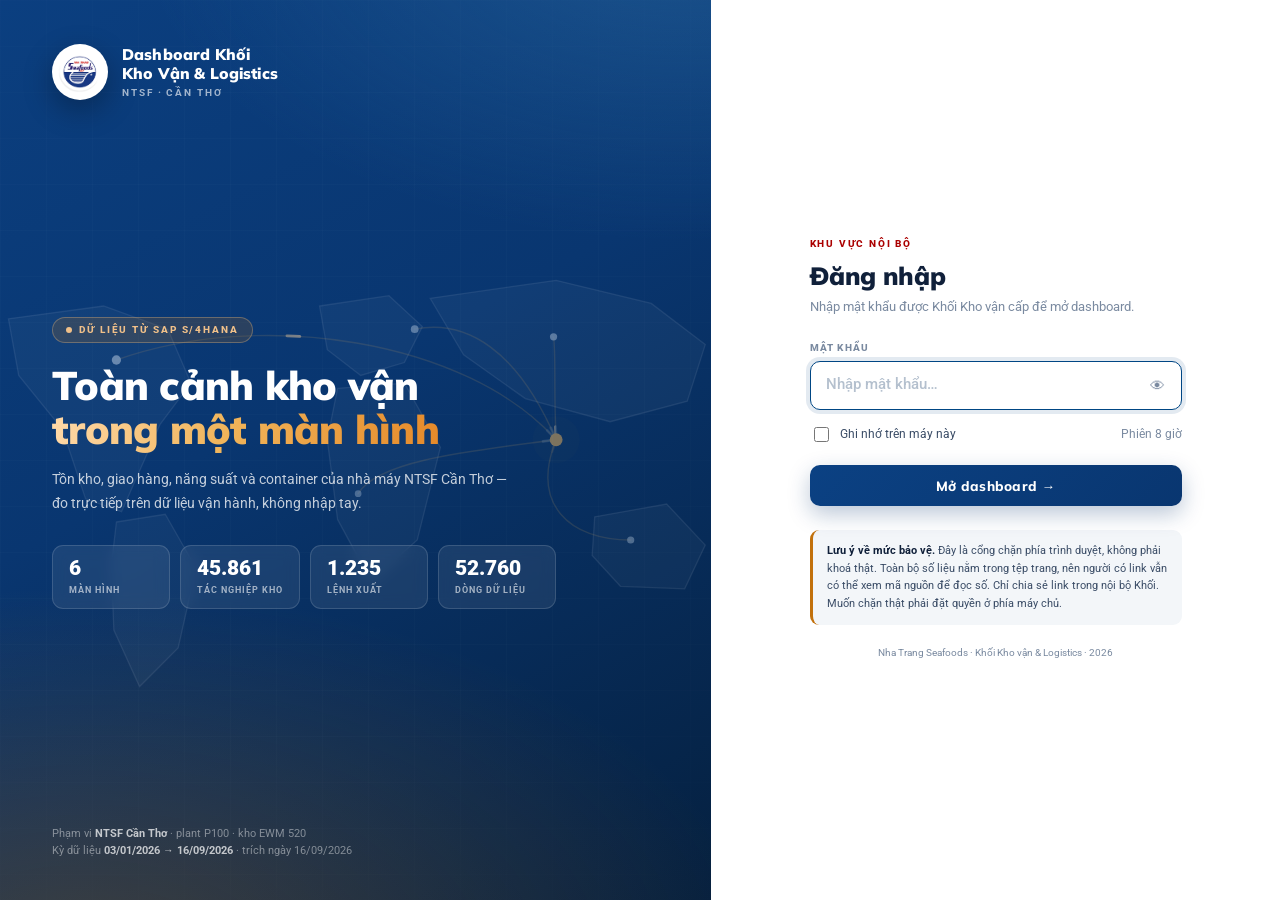
==== index.html @ 48fdb25f "Dashboard Kho van & Logistics NTSF - 6 man hinh, du lieu SAP S/4HANA" ====
<!doctype html>
<html lang="vi">
<head>
<meta charset="utf-8">
<meta name="viewport" content="width=device-width, initial-scale=1, viewport-fit=cover">
<script data-src="auth.js">
/* ═══════════════════════════════════════════════════════
   Dashboard Khối Kho Vận & Logistics — cổng đăng nhập
   ───────────────────────────────────────────────────────
   LƯU Ý QUAN TRỌNG VỀ MỨC BẢO VỆ:
   Đây là CỔNG CHẶN phía trình duyệt, KHÔNG PHẢI KHOÁ THẬT.
   Toàn bộ số liệu nằm ngay trong tệp HTML. Người có link
   vẫn có thể xem mã nguồn trang để đọc số mà không cần
   đăng nhập. Muốn bảo vệ thật thì phải chặn ở phía máy chủ
   (SharePoint, IIS, Nginx...) hoặc mã hoá nội dung trang.
   Mật khẩu ở đây lưu dạng BĂM (SHA-256, 5.000 vòng, có muối)
   nên không đọc ngược ra được, nhưng cổng vẫn vượt qua được.

   ĐỔI MẬT KHẨU: xem hướng dẫn trong tệp DOI-MAT-KHAU.md
   ═══════════════════════════════════════════════════════ */
(function (root) {
  'use strict';

  /* ── Cấu hình ─────────────────────────────────────── */
  var SALT   = 'NTSF-KVL-2026::';
  var ROUNDS = 5000;
  var HASH   = 'af64b8c47783a4b4afd4b6db3922e9144b041d3426dc27fad94410a9715a2b6f';
  var KEY    = 'ntsf_kvl_session';
  var TTL_H  = 8;      // phiên hết hạn sau 8 giờ
  var LOGIN  = 'login.html';

  /* ── SHA-256 thuần JavaScript ─────────────────────────
     Không dùng crypto.subtle vì hàm đó không chạy khi mở
     trang bằng file:// (nháy đúp tệp trên ổ đĩa).        */
  var K = [
    0x428a2f98,0x71374491,0xb5c0fbcf,0xe9b5dba5,0x3956c25b,0x59f111f1,0x923f82a4,0xab1c5ed5,
    0xd807aa98,0x12835b01,0x243185be,0x550c7dc3,0x72be5d74,0x80deb1fe,0x9bdc06a7,0xc19bf174,
    0xe49b69c1,0xefbe4786,0x0fc19dc6,0x240ca1cc,0x2de92c6f,0x4a7484aa,0x5cb0a9dc,0x76f988da,
    0x983e5152,0xa831c66d,0xb00327c8,0xbf597fc7,0xc6e00bf3,0xd5a79147,0x06ca6351,0x14292967,
    0x27b70a85,0x2e1b2138,0x4d2c6dfc,0x53380d13,0x650a7354,0x766a0abb,0x81c2c92e,0x92722c85,
    0xa2bfe8a1,0xa81a664b,0xc24b8b70,0xc76c51a3,0xd192e819,0xd6990624,0xf40e3585,0x106aa070,
    0x19a4c116,0x1e376c08,0x2748774c,0x34b0bcb5,0x391c0cb3,0x4ed8aa4a,0x5b9cca4f,0x682e6ff3,
    0x748f82ee,0x78a5636f,0x84c87814,0x8cc70208,0x90befffa,0xa4506ceb,0xbef9a3f7,0xc67178f2
  ];

  function rotr(x, n) { return (x >>> n) | (x << (32 - n)); }

  function toUtf8(s) {
    var out = '', i, c;
    for (i = 0; i < s.length; i++) {
      c = s.charCodeAt(i);
      if (c < 0x80) out += String.fromCharCode(c);
      else if (c < 0x800) out += String.fromCharCode(0xC0 | (c >> 6), 0x80 | (c & 63));
      else out += String.fromCharCode(0xE0 | (c >> 12), 0x80 | ((c >> 6) & 63), 0x80 | (c & 63));
    }
    return out;
  }

  function sha256(msg) {
    var m = toUtf8(msg), bits = m.length * 8, i, j;
    m += '\x80';
    while (m.length % 64 !== 56) m += '\x00';

    var nw = m.length / 4, words = new Array(nw + 2);
    for (i = 0; i < nw; i++) words[i] = 0;
    for (i = 0; i < m.length; i++) words[i >> 2] |= m.charCodeAt(i) << (24 - (i % 4) * 8);
    words[nw]     = Math.floor(bits / 4294967296);
    words[nw + 1] = bits >>> 0;

    var H = [0x6a09e667,0xbb67ae85,0x3c6ef372,0xa54ff53a,0x510e527f,0x9b05688c,0x1f83d9ab,0x5be0cd19];
    var w = new Array(64), a, b, c, d, e, f, g, h, s0, s1, ch, mj, t1, t2;

    for (j = 0; j < words.length; j += 16) {
      for (i = 0; i < 16; i++) w[i] = words[j + i] | 0;
      for (i = 16; i < 64; i++) {
        s0 = rotr(w[i-15], 7) ^ rotr(w[i-15], 18) ^ (w[i-15] >>> 3);
        s1 = rotr(w[i-2], 17) ^ rotr(w[i-2], 19) ^ (w[i-2] >>> 10);
        w[i] = (w[i-16] + s0 + w[i-7] + s1) | 0;
      }
      a = H[0]; b = H[1]; c = H[2]; d = H[3]; e = H[4]; f = H[5]; g = H[6]; h = H[7];
      for (i = 0; i < 64; i++) {
        s1 = rotr(e, 6) ^ rotr(e, 11) ^ rotr(e, 25);
        ch = (e & f) ^ (~e & g);
        t1 = (h + s1 + ch + K[i] + w[i]) | 0;
        s0 = rotr(a, 2) ^ rotr(a, 13) ^ rotr(a, 22);
        mj = (a & b) ^ (a & c) ^ (b & c);
        t2 = (s0 + mj) | 0;
        h = g; g = f; f = e; e = (d + t1) | 0; d = c; c = b; b = a; a = (t1 + t2) | 0;
      }
      H[0] = (H[0]+a)|0; H[1] = (H[1]+b)|0; H[2] = (H[2]+c)|0; H[3] = (H[3]+d)|0;
      H[4] = (H[4]+e)|0; H[5] = (H[5]+f)|0; H[6] = (H[6]+g)|0; H[7] = (H[7]+h)|0;
    }
    var out = '';
    for (i = 0; i < 8; i++) out += ('00000000' + (H[i] >>> 0).toString(16)).slice(-8);
    return out;
  }

  function derive(pw) {
    var x = sha256(SALT + pw);
    for (var i = 1; i < ROUNDS; i++) x = sha256(x);
    return x;
  }

  /* ── Lưu phiên ────────────────────────────────────── */
  function store(remember) {
    return remember ? root.localStorage : root.sessionStorage;
  }

  function read() {
    var raw = null;
    try { raw = root.sessionStorage.getItem(KEY) || root.localStorage.getItem(KEY); } catch (e) { return null; }
    if (!raw) return null;
    try { return JSON.parse(raw); } catch (e) { return null; }
  }

  function valid() {
    var s = read();
    return !!(s && s.v === HASH && s.e > Date.now());
  }

  function grant(remember) {
    var payload = JSON.stringify({ v: HASH, e: Date.now() + TTL_H * 3600 * 1000 });
    try { store(remember).setItem(KEY, payload); } catch (e) { return false; }
    return true;
  }

  function clear() {
    try { root.sessionStorage.removeItem(KEY); root.localStorage.removeItem(KEY); } catch (e) {}
  }

  /* ── API ──────────────────────────────────────────── */
  root.NTSF_AUTH = {
    /* Kiểm tra mật khẩu. Trả về true/false. */
    check: function (pw) { return derive(String(pw || '')) === HASH; },

    /* Ghi nhận phiên đăng nhập. */
    grant: grant,

    /* Còn phiên hợp lệ hay không. */
    valid: valid,

    /* Số giờ còn lại của phiên. */
    ttl: function () {
      var s = read();
      return s && s.e > Date.now() ? (s.e - Date.now()) / 3600000 : 0;
    },

    /* Đặt ở <head> mỗi trang: chưa đăng nhập thì đá về trang đăng nhập. */
    guard: function () {
      if (valid()) return true;
      var here = root.location.pathname.split('/').pop() || 'index.html';
      root.location.replace(LOGIN + '?next=' + encodeURIComponent(here));
      return false;
    },

    /* Thoát và quay về trang đăng nhập. */
    logout: function () {
      clear();
      root.location.replace(LOGIN);
    },

    /* Dùng khi cần tính lại mã băm cho mật khẩu mới. */
    derive: derive
  };
})(window);

</script>
<script>NTSF_AUTH.guard();</script>
<title>Kho vận NTSF</title>
<link rel="preconnect" href="https://fonts.googleapis.com">
<link rel="preconnect" href="https://fonts.gstatic.com" crossorigin>
<link rel="stylesheet" href="https://fonts.googleapis.com/css2?family=Mulish:wght@400;600;700;800;900&family=Roboto:wght@400;500;700&display=swap">
<style data-src="styles.css">
:root{
  /* ——— Nhận diện Nha Trang Seafoods ——— */
  --navy:#093670; --navy-2:#0c4386; --blue:#004684;
  --c1:#004684; --c2:#2E6FA6; --c3:#7FA8C8; --c4:#0B2B4A; --c5:#C2710C;
  --amber:#C2710C; --amber-soft:#E9A13B; --amber-bg:#FDF6EC; --amber-line:#E8CFA6;
  --brand-red:#AB0101;
  /* ——— Trạng thái ——— */
  --good:#1F7A45; --bad:#B42318; --warn:#B7791F;
  --good-bg:#EDF7F1; --bad-bg:#FDF1F0; --warn-bg:#FDF7EA;
  /* ——— Trung tính lệch xanh ——— */
  --ink:#10203A; --ink-2:#41506B; --ink-3:#78879E;
  --line:#DCE3EB; --line-soft:#EAEFF4;
  --bg:#F3F6F9; --surface:#FFFFFF; --surface-soft:#FAFCFD; --surface-tint:#EFF4F8;
  --on-navy:#C6D4E4; --on-navy-2:#94A9C2;
  /* ——— Hình khối ——— */
  --r-card:12px; --r-panel:8px; --r-kpi:7px; --r-ctl:6px; --r-pill:999px;
  --sh-card:0 2px 8px rgba(9,54,112,.07);
  --sh-kpi:0 1px 4px rgba(9,54,112,.06);
  --sh-float:0 24px 70px rgba(9,26,50,.32);
  --sidebar-w:256px;
}
@media (prefers-color-scheme:dark){ :root:not([data-theme="light"]){
  --navy:#07264F; --navy-2:#0a3163; --blue:#4E96D0;
  --c1:#4E96D0; --c2:#7FB3DC; --c3:#A9CBE8; --c4:#2E6FA6; --c5:#E9A13B;
  --amber:#E9A13B; --amber-bg:#2A2113; --amber-line:#5C4A26;
  --brand-red:#E06060;
  --good:#4FBE83; --bad:#F0736A; --warn:#E0B255;
  --good-bg:#12291D; --bad-bg:#2E1613; --warn-bg:#2A2313;
  --ink:#E8EEF6; --ink-2:#AFC0D4; --ink-3:#7F92A8;
  --line:#22354E; --line-soft:#1B2B40;
  --bg:#0B1522; --surface:#121E2E; --surface-soft:#162335; --surface-tint:#1A2839;
  --on-navy:#B9CBE0; --on-navy-2:#8AA1BC;
  --sh-card:0 2px 8px rgba(0,0,0,.4);
  --sh-kpi:0 1px 4px rgba(0,0,0,.3);
}}
:root[data-theme="dark"]{
  --navy:#07264F; --navy-2:#0a3163; --blue:#4E96D0;
  --c1:#4E96D0; --c2:#7FB3DC; --c3:#A9CBE8; --c4:#2E6FA6; --c5:#E9A13B;
  --amber:#E9A13B; --amber-bg:#2A2113; --amber-line:#5C4A26;
  --brand-red:#E06060;
  --good:#4FBE83; --bad:#F0736A; --warn:#E0B255;
  --good-bg:#12291D; --bad-bg:#2E1613; --warn-bg:#2A2313;
  --ink:#E8EEF6; --ink-2:#AFC0D4; --ink-3:#7F92A8;
  --line:#22354E; --line-soft:#1B2B40;
  --bg:#0B1522; --surface:#121E2E; --surface-soft:#162335; --surface-tint:#1A2839;
  --on-navy:#B9CBE0; --on-navy-2:#8AA1BC;
  --sh-card:0 2px 8px rgba(0,0,0,.4);
  --sh-kpi:0 1px 4px rgba(0,0,0,.3);
}

*{box-sizing:border-box}
html,body{margin:0;padding:0}
body{
  background:var(--bg); color:var(--ink);
  font-family:Mulish,"Segoe UI",system-ui,-apple-system,Arial,sans-serif;
  font-size:14px; line-height:1.45; -webkit-font-smoothing:antialiased;
}
.num{font-family:Roboto,Mulish,system-ui,sans-serif; font-variant-numeric:tabular-nums}

/* ═══ KHUNG ═══ */
.shell{display:flex; min-height:100vh}

/* ═══ SIDEBAR ═══ */
.side{
  width:var(--sidebar-w); flex:0 0 var(--sidebar-w); background:var(--navy);
  display:flex; flex-direction:column; position:sticky; top:0; height:100vh; overflow-y:auto;
}
.side-top{display:flex; gap:12px; align-items:center; padding:20px 16px 18px; border-bottom:1px solid rgba(255,255,255,.09)}
.side-badge{
  width:58px; height:58px; flex:0 0 58px; border-radius:var(--r-pill); background:#fff;
  display:flex; align-items:center; justify-content:center; overflow:hidden;
  box-shadow:0 2px 8px rgba(0,0,0,.25); padding:4px;
}
.side-badge img{
  display:block; width:100%; height:100%;
  max-width:100%; max-height:100%; object-fit:contain;
}
.side-name{font-size:13px; font-weight:800; color:#fff; line-height:1.3; letter-spacing:-.005em}
.side-sub{font-size:9px; font-weight:700; color:var(--on-navy); letter-spacing:.07em; margin-top:4px}
.nav{padding:10px 10px 16px; flex:1}
.nav-label{font-size:8px; font-weight:800; letter-spacing:.15em; text-transform:uppercase; color:var(--amber-soft); padding:20px 9px 9px}
.nav-label + .nav-label, .nav-label.dim{color:var(--on-navy-2)}
.nav-item{ text-decoration:none;
  display:flex; align-items:center; gap:11px; padding:11px 11px; border-radius:var(--r-ctl);
  color:var(--on-navy); font-size:12px; font-weight:600; cursor:pointer; border:0;
  background:transparent; width:100%; text-align:left; font-family:inherit;
  border-left:3px solid transparent; margin-bottom:5px; line-height:1.3;
}
.nav-item:hover{background:rgba(255,255,255,.07); color:#fff}
.nav-item[aria-current="page"]{background:rgba(255,255,255,.13); color:#fff; border-left-color:var(--brand-red)}
.nav-item:focus-visible{outline:2px solid var(--amber-soft); outline-offset:1px}
.nav-ico{width:14px; text-align:center; opacity:.85; flex:0 0 14px}
.nav-item .soon{margin-left:auto; font-size:8px; font-weight:700; color:var(--on-navy-2); letter-spacing:.04em}
.side-foot{padding:16px 16px 20px; border-top:1px solid rgba(255,255,255,.09)}
.side-foot h4{margin:0 0 9px; font-size:9px; font-weight:800; letter-spacing:.13em; color:var(--amber-soft); text-transform:uppercase}
.side-foot p{margin:0 0 6px; font-size:9.5px; color:var(--on-navy-2); line-height:1.6}
.side-foot p:last-child{margin-bottom:0}

/* ═══ MAIN ═══ */
.main{flex:1; min-width:0; display:flex; flex-direction:column}
.topbar{
  position:sticky; top:env(safe-area-inset-top,0px); z-index:30;
  background:var(--surface); border-bottom:1px solid var(--line);
  display:flex; align-items:center; gap:14px; padding:10px 20px; flex-wrap:wrap;
}
.eyebrow{font-size:9px; font-weight:800; letter-spacing:.14em; text-transform:uppercase; color:var(--brand-red)}
.topbar h1{margin:2px 0 0; font-size:23px; font-weight:800; letter-spacing:-.01em}
.topbar .grow{flex:1}
.btn{
  display:inline-flex; align-items:center; gap:6px; font-family:inherit; font-size:11px; font-weight:700;
  padding:7px 13px; border-radius:var(--r-pill); border:1px solid var(--line);
  background:var(--surface); color:var(--ink-2); cursor:pointer;
}
.btn:hover{background:var(--surface-tint); color:var(--ink)}
.btn.primary{background:var(--blue); border-color:var(--blue); color:#fff}
.btn.primary:hover{background:var(--navy); border-color:var(--navy)}
.btn:focus-visible{outline:2px solid var(--amber); outline-offset:2px}

.wrap{padding:16px 20px 40px; display:flex; flex-direction:column; gap:14px}

/* ═══ BỘ LỌC ═══ */
.filters{background:var(--surface); border:1px solid var(--line); border-radius:var(--r-panel); padding:12px 14px; box-shadow:var(--sh-kpi)}
.filters h3{margin:0 0 9px; font-size:12px; font-weight:700}
.chips{display:flex; gap:6px; flex-wrap:wrap; align-items:center}
.chip{
  font-family:inherit; font-size:11px; font-weight:700; padding:5px 11px; border-radius:var(--r-pill);
  border:1px solid var(--line); background:var(--surface); color:var(--ink-2); cursor:pointer;
}
.chip:hover{border-color:var(--c2); color:var(--ink)}
.chip[aria-pressed="true"]{background:var(--blue); border-color:var(--blue); color:#fff}
.chip:focus-visible{outline:2px solid var(--amber); outline-offset:2px}
.filter-note{margin:9px 0 0; font-size:10px; color:var(--ink-3); line-height:1.5}

/* ═══ BĂNG MỤC ═══ */
.banner{
  background:linear-gradient(100deg,var(--navy),var(--navy-2)); color:#fff;
  border-radius:var(--r-panel); padding:13px 16px;
}
.banner h2{margin:0; font-size:20px; font-weight:800; letter-spacing:-.01em}
.banner p{margin:4px 0 0; font-size:10.5px; color:var(--on-navy); line-height:1.5}

/* ═══ HERO + KPI ═══ */
.hero-row{display:grid; grid-template-columns:minmax(230px,1fr) 2.15fr; gap:14px; align-items:stretch}
.hero{
  background:var(--surface); border:1px solid var(--line); border-top:3px solid var(--c5);
  border-radius:var(--r-card); padding:16px; box-shadow:var(--sh-card);
  display:flex; flex-direction:column; justify-content:center; cursor:pointer; text-align:left; font-family:inherit;
}
.hero:hover{border-color:var(--c2)}
.hero:focus-visible{outline:2px solid var(--amber); outline-offset:2px}
.hero .lbl{font-size:9px; font-weight:800; letter-spacing:.11em; text-transform:uppercase; color:var(--ink-3)}
.hero .kpi-head{margin-bottom:2px}
.hero .big{font-size:52px; font-weight:900; line-height:1; letter-spacing:-.03em; margin:7px 0 2px; color:var(--ink)}
.hero .big small{font-size:20px; font-weight:800; margin-left:2px}
.hero .sub{font-size:11px; color:var(--ink-2); font-weight:600}
.hero .delta{margin-top:9px; font-size:11px; font-weight:800}
.hero .foot{margin-top:10px; padding-top:9px; border-top:1px dashed var(--line); font-size:10px; color:var(--ink-3); line-height:1.5}

/* 9 thẻ → lưới 3 cột cho đủ 3 hàng bằng nhau, không để thẻ đứng lẻ */
.kpis{display:grid; grid-template-columns:repeat(3,minmax(0,1fr)); gap:10px}
@media (max-width:1180px){ .kpis{grid-template-columns:repeat(2,minmax(0,1fr))} }
@media (max-width:620px){ .kpis{grid-template-columns:minmax(0,1fr)} }
.kpi{
  background:var(--surface); border:1px solid var(--line); border-radius:var(--r-kpi);
  padding:11px 12px 10px; box-shadow:var(--sh-kpi); cursor:pointer; text-align:left;
  font-family:inherit; color:inherit; display:flex; flex-direction:column; gap:2px;
}
.kpi:hover{border-color:var(--c2)}
.kpi:focus-visible{outline:2px solid var(--amber); outline-offset:2px}
.kpi .lbl{font-size:9px; font-weight:800; letter-spacing:.09em; text-transform:uppercase; color:var(--ink-3)}
/* nhãn cho biết chỉ số thuộc bộ KPI nào */
.kpi-head{display:flex; align-items:center; justify-content:space-between; gap:6px}
.tag{
  font-size:8px; font-weight:800; letter-spacing:.06em; padding:2px 6px;
  border-radius:var(--r-pill); white-space:nowrap; flex:none;
}
.tag.kpi-code{background:var(--surface-tint); color:var(--blue); border:1px solid var(--line)}
.tag.kpi-part{background:var(--warn-bg); color:var(--warn); border:1px solid var(--amber-line)}
.tag.ops{background:transparent; color:var(--ink-3); border:1px dashed var(--line)}
.kpi .val{font-size:19px; font-weight:800; line-height:1.15; letter-spacing:-.02em}
.kpi .unit{font-size:9px; font-weight:400; color:var(--ink-3); margin-left:3px}
.kpi .cmp{font-size:9px; font-weight:800; margin-top:1px}
.kpi .prev{font-size:9px; color:var(--ink-3)}
.kpi .formula{font-size:9px; color:var(--ink-3); margin-top:5px; padding-top:5px; border-top:1px dashed var(--line-soft); line-height:1.4}
.kpi .spark{margin-top:5px; height:26px}
.up{color:var(--good)} .down{color:var(--bad)} .flat{color:var(--ink-3)}

/* ═══ THẺ BIỂU ĐỒ ═══ */
.grid2{display:grid; grid-template-columns:repeat(auto-fit,minmax(380px,1fr)); gap:14px}
.card{background:var(--surface); border:1px solid var(--line); border-radius:var(--r-card); padding:14px 16px 12px; box-shadow:var(--sh-card)}
.card h3{margin:0; font-size:14px; font-weight:700; letter-spacing:-.005em}
.card .how{margin:5px 0 0; font-size:10px; color:var(--ink-3); line-height:1.5}
.legend{display:flex; gap:14px; flex-wrap:wrap; margin:9px 0 2px}
.legend span{display:inline-flex; align-items:center; gap:5px; font-size:10px; font-weight:600; color:var(--ink-2)}
.swatch{width:11px; height:11px; border-radius:2px; flex:0 0 11px}
.swatch.line{height:3px; border-radius:2px; width:15px; flex-basis:15px}
.swatch.dash{height:0; border-top:2px dashed var(--ink-3); width:15px; flex-basis:15px; border-radius:0}
.chart{margin-top:4px; position:relative}
.chart svg{display:block; width:100%; height:auto}
.hitbox{cursor:pointer}
.hitbox:hover{fill:rgba(0,70,132,.06)}

/* tooltip */
.tip{
  position:fixed; z-index:120; pointer-events:none; opacity:0; transition:opacity .09s;
  background:var(--surface); border:1px solid var(--line); border-radius:var(--r-ctl);
  box-shadow:0 12px 32px rgba(9,54,112,.2); padding:8px 10px; font-size:11px; min-width:130px;
}
.tip.on{opacity:1}
.tip b{display:block; font-size:11px; margin-bottom:5px; color:var(--ink)}
.tip .r{display:flex; justify-content:space-between; gap:14px; margin-top:2px; color:var(--ink-2)}
.tip .r i{font-style:normal; font-weight:700; color:var(--ink)}

/* ═══ BẢNG ═══ */
.tbl-wrap{overflow-x:auto; margin-top:10px}
table{border-collapse:collapse; width:100%; font-size:11px; min-width:520px}
thead th{
  background:var(--navy); color:#fff; font-size:9px; font-weight:800; letter-spacing:.07em;
  text-transform:uppercase; padding:8px 10px; text-align:left; white-space:nowrap;
}
thead th.r{text-align:right}
tbody td{padding:8px 10px; border-bottom:1px solid var(--line-soft); color:var(--ink-2)}
tbody td.r{text-align:right}
tbody td b{color:var(--ink); font-weight:700}
tbody tr:hover{background:var(--surface-tint)}
.dot{display:inline-block; width:8px; height:8px; border-radius:50%; margin-right:6px; vertical-align:-1px}
.pill{display:inline-flex; align-items:center; gap:5px; font-size:9.5px; font-weight:800; padding:3px 8px; border-radius:var(--r-pill)}
.pill.bad{background:var(--bad-bg); color:var(--bad)}
.pill.warn{background:var(--warn-bg); color:var(--warn)}
.pill.good{background:var(--good-bg); color:var(--good)}

/* ═══ HỘP KẾT LUẬN ═══ */
.insight{background:var(--amber-bg); border:1px solid var(--amber-line); border-left:4px solid var(--amber); border-radius:var(--r-panel); padding:12px 15px}
.insight h4{margin:0 0 6px; font-size:9.5px; font-weight:800; letter-spacing:.11em; text-transform:uppercase; color:var(--amber)}
.insight p{margin:0 0 5px; font-size:11.5px; color:var(--ink-2); line-height:1.6}
.insight p:last-child{margin-bottom:0}
.insight .formula{font-family:Roboto,monospace; font-weight:700; color:var(--ink); font-size:11.5px}
.insight .act{font-weight:800; color:var(--ink)}

/* ═══ MODAL ĐÀO SÂU ═══ */
.scrim{position:fixed; inset:0; background:rgba(9,26,50,.62); z-index:200; display:none; padding:20px; overflow-y:auto}
.scrim.on{display:block}
.modal{
  background:var(--bg); border-radius:var(--r-card); box-shadow:var(--sh-float);
  max-width:1120px; margin:0 auto; overflow:hidden;
}
.modal-head{background:var(--surface); padding:15px 20px 13px; border-bottom:1px solid var(--line); display:flex; align-items:flex-start; gap:14px}
.modal-head h2{margin:2px 0 0; font-size:23px; font-weight:800; letter-spacing:-.015em}
.modal-head h2 span{font-size:14px; font-weight:600; color:var(--ink-3); margin-left:7px}
.modal-body{padding:14px 20px 22px; display:flex; flex-direction:column; gap:13px}
.attrs{display:grid; grid-template-columns:repeat(auto-fit,minmax(118px,1fr)); gap:0; background:var(--surface); border:1px solid var(--line); border-radius:var(--r-panel); overflow:hidden}
.attr{padding:10px 13px; border-right:1px solid var(--line-soft)}
.attr:last-child{border-right:0}
.attr .k{font-size:8.5px; font-weight:800; letter-spacing:.09em; text-transform:uppercase; color:var(--ink-3)}
.attr .v{font-size:13px; font-weight:800; margin-top:3px; color:var(--ink)}
.attr .v small{font-size:9.5px; font-weight:600; color:var(--ink-3)}
.close{background:transparent; border:0; font-size:22px; line-height:1; color:var(--ink-3); cursor:pointer; padding:3px 7px; border-radius:var(--r-ctl); font-family:inherit}
.close:hover{background:var(--surface-tint); color:var(--ink)}
.close:focus-visible{outline:2px solid var(--amber); outline-offset:2px}

@media (max-width:960px){
  .hero-row{grid-template-columns:1fr}
  .side{position:fixed; left:-260px; transition:left .2s; z-index:60}
  .side.open{left:0}
  .main{width:100%}
  .menu-btn{display:inline-flex !important}
}
.menu-btn{display:none}
@media (max-width:430px){
  .wrap{padding:12px 16px 32px}
  .topbar{padding:10px 16px}
  .hero .big{font-size:42px}
}
@media (prefers-reduced-motion:reduce){*{transition:none !important; animation:none !important}}
.nav-item[aria-disabled="true"]{opacity:.62; cursor:default}
.nav-item[aria-disabled="true"]:hover{background:transparent; color:var(--on-navy)}

</style>
<script data-src="logo.js">
window.NTSF_LOGO = '[data-uri]';
</script>
<script data-src="app.js">
/* ═══════════════════════════════════════════════════════
   Dashboard Khối Kho Vận & Logistics — thành phần dùng chung
   Sidebar · logo · điều hướng · giao diện sáng-tối
   ═══════════════════════════════════════════════════════ */
(function () {
  'use strict';

  var NAV = [
    { group: 'Điều hành' },
    { id: 'tong-quan',  href: 'index.html',      ico: '◪', label: 'Tổng quan' },
    { id: 'giao-hang',  href: 'giao-hang.html',  ico: '◰', label: 'Giao hàng & Khách hàng' },
    { id: 'ton-kho',    href: 'ton-kho.html',    ico: '▦', label: 'Tồn kho' },
    { id: 'nang-suat',  href: 'nang-suat.html',  ico: '◱', label: 'Năng suất kho' },
    { group: 'Quản trị', dim: true },
    { id: 'du-lieu',    href: 'du-lieu.html',    ico: '◈', label: 'Tình trạng dữ liệu KPI' },
    { id: 'dinh-nghia', href: 'dinh-nghia.html', ico: '◇', label: 'Định nghĩa chỉ số' }
  ];

  var FOOT = [
    'SAP S/4HANA · plant P100 · kho EWM 520',
    '45.861 tác nghiệp · 12.149 dòng lệnh xuất',
    '03/01/2026 → 16/09/2026 · trích 16/09/2026'
  ];

  function buildSidebar() {
    var side = document.getElementById('side');
    if (!side) return;
    var page = document.body.dataset.page || 'tong-quan';

    var html = ''
      + '<div class="side-top">'
      +   '<span class="side-badge"><img id="brandLogo" alt="Nha Trang Seafoods"></span>'
      +   '<div>'
      +     '<div class="side-name">Dashboard Khối<br>Kho Vận &amp; Logistics</div>'
      +     '<div class="side-sub">NTSF · CẦN THƠ</div>'
      +   '</div>'
      + '</div><nav class="nav">';

    NAV.forEach(function (n) {
      if (n.group) {
        html += '<div class="nav-label' + (n.dim ? ' dim' : '') + '">' + n.group + '</div>';
        return;
      }
      var on = n.id === page;
      var dead = n.href === '#';
      html += '<a class="nav-item" href="' + n.href + '"'
            + (on ? ' aria-current="page"' : '')
            + (dead ? ' aria-disabled="true"' : '') + '>'
            + '<span class="nav-ico">' + n.ico + '</span>' + n.label
            + (n.tag ? '<span class="soon">' + n.tag + '</span>' : '')
            + '</a>';
    });

    html += '</nav><div class="side-foot"><h4>Nguồn dữ liệu</h4>'
          + FOOT.map(function (p) { return '<p>' + p + '</p>'; }).join('')
          + '</div>';

    side.innerHTML = html;

    var img = document.getElementById('brandLogo');
    if (img && window.NTSF_LOGO) img.src = window.NTSF_LOGO;
  }

  function wireChrome() {
    var menu = document.getElementById('menuBtn');
    var side = document.getElementById('side');
    if (menu && side) menu.addEventListener('click', function () { side.classList.toggle('open'); });

    var t = document.getElementById('themeBtn');
    if (t) t.addEventListener('click', function () {
      var cur = document.documentElement.getAttribute('data-theme');
      var next = cur === 'dark' ? 'light'
               : cur === 'light' ? 'dark'
               : (matchMedia('(prefers-color-scheme: dark)').matches ? 'light' : 'dark');
      document.documentElement.setAttribute('data-theme', next);
      if (typeof window.drawAll === 'function') window.drawAll();
    });
  }

  /* Nút thoát — đặt cạnh nút "Giám đốc Khối" trên thanh trên cùng.
     Chỉ hiện khi trang có cổng đăng nhập (auth.js đã nạp). */
  function wireLogout() {
    if (!window.NTSF_AUTH) return;
    var bar = document.querySelector('.topbar');
    if (!bar || bar.querySelector('.logout-btn')) return;

    var b = document.createElement('button');
    b.className = 'btn logout-btn';
    b.type = 'button';
    b.title = 'Thoát khỏi dashboard';
    b.textContent = '⇥ Thoát';
    b.addEventListener('click', function () {
      if (confirm('Thoát khỏi dashboard?')) window.NTSF_AUTH.logout();
    });

    var last = bar.querySelector('.btn.primary');
    if (last) bar.insertBefore(b, last); else bar.appendChild(b);
  }

  function start() { buildSidebar(); wireChrome(); wireLogout(); }

  if (document.readyState === 'loading') document.addEventListener('DOMContentLoaded', start);
  else start();
})();

</script>
</head>
<body data-page="tong-quan">
<div class="shell">

  <!-- ══════════ SIDEBAR ══════════ -->
  <aside class="side" id="side"></aside>

  <!-- ══════════ MAIN ══════════ -->
  <div class="main">
    <header class="topbar">
      <button class="btn menu-btn" id="menuBtn" aria-label="Mở menu">☰</button>
      <div>
        <div class="eyebrow">Nha Trang Seafoods · Khối Kho vận &amp; Logistics</div>
        <h1>Tổng quan điều hành</h1>
      </div>
      <div class="grow"></div>
      <button class="btn" id="themeBtn">◑ Giao diện</button>
      <button class="btn" onclick="window.print()">⎙ In / PDF</button>
      <button class="btn primary">Giám đốc Khối</button>
    </header>

    <div class="wrap">

      <!-- BỘ LỌC -->
      <section class="filters">
        <h3>Phạm vi phân tích</h3>
        <div class="chips" id="rangeChips">
          <button class="chip" data-n="3">3 tháng</button>
          <button class="chip" data-n="6">6 tháng</button>
          <button class="chip" aria-pressed="true" data-n="9">Toàn kỳ</button>
        </div>
        <p class="filter-note" id="filterNote"></p>
      </section>

      <!-- BĂNG MỤC -->
      <section class="banner">
        <h2>Nhà máy NTSF · Cần Thơ</h2>
        <p>Kỳ 01/2026 → 16/09/2026 · tháng 9 mới có 12/30 ngày vận hành nên các số của tháng 9 chưa đầy đủ · toàn bộ số liệu lấy trực tiếp từ SAP, không nhập tay</p>
      </section>

      <!-- HERO + KPI -->
      <section class="hero-row">
        <button class="hero" data-drill="otd" id="heroCard">
          <div class="kpi-head">
            <span class="lbl">Giao hàng đúng hạn · tháng 9</span>
            <span class="tag kpi-code">SX-05</span>
          </div>
          <div class="big num" id="heroVal">52,7<small>%</small></div>
          <div class="sub">59 / 112 dòng lệnh xuất trong 24 giờ</div>
          <div class="delta up" id="heroDelta">▲ +16,7 điểm % so tháng 8</div>
          <div class="foot">Thấp nhất tháng 3 là <b>5,6%</b> — đã cải thiện <b>9,4 lần</b> sau 6 tháng. Bấm để xem phân tích sâu.</div>
        </button>

        <div class="kpis" id="kpis"></div>
      </section>

      <!-- BIỂU ĐỒ HÀNG 1 -->
      <section class="grid2">
        <article class="card">
          <h3>Tồn kho cuối kỳ theo tháng</h3>
          <p class="how">Đường xanh = tồn kho cuối mỗi tháng (tấn) · nét đứt = sức chứa danh nghĩa 6.444,6 tấn theo hồ sơ layout kho · vùng tô đỏ = phần vượt sức chứa</p>
          <div class="legend">
            <span><i class="swatch line" style="background:var(--c1)"></i>Tồn cuối kỳ</span>
            <span><i class="swatch dash"></i>Sức chứa 6.444,6 t</span>
            <span><i class="swatch" style="background:var(--bad)"></i>Vượt sức chứa</span>
          </div>
          <div class="chart" id="chStock"></div>
        </article>

        <article class="card">
          <h3>Tổng luân chuyển kho theo tháng</h3>
          <p class="how"><b>Toàn bộ 46 kho của nhà máy, mọi loại hàng</b> — gồm cả nguyên liệu nhập cho sản xuất, thức ăn xuất cho vùng nuôi, bao bì, phụ phẩm. <b>Không phải chỉ hàng bán cho khách</b> — hàng giao khách xem ở màn Giao hàng, khoảng 2.500–2.900 tấn mỗi tháng. Hai cột cùng đơn vị tấn, không dùng hai trục.</p>
          <div class="legend">
            <span><i class="swatch" style="background:var(--c1)"></i>Tổng nhập kho</span>
            <span><i class="swatch" style="background:var(--c3)"></i>Tổng xuất kho</span>
          </div>
          <div class="chart" id="chFlow"></div>
        </article>
      </section>

      <!-- BIỂU ĐỒ HÀNG 2 -->
      <section class="grid2">
        <article class="card">
          <h3>Biến động tồn ròng theo tháng</h3>
          <p class="how">Nhập trừ xuất · cột lên = tồn kho tích luỹ thêm · cột xuống = giải phóng bớt tồn · mốc 0 là cân bằng</p>
          <div class="legend">
            <span><i class="swatch" style="background:var(--warn)"></i>Tích luỹ thêm</span>
            <span><i class="swatch" style="background:var(--c2)"></i>Giải phóng bớt</span>
          </div>
          <div class="chart" id="chNet"></div>
        </article>

        <article class="card">
          <h3>Giao hàng đúng hạn theo tháng</h3>
          <p class="how">Tỷ lệ dòng lệnh xuất kho thực tế trong vòng 24 giờ kể từ mốc kế hoạch · nét đứt = mục tiêu 95% · điểm cuối được nhấn đậm</p>
          <div class="legend">
            <span><i class="swatch line" style="background:var(--c5)"></i>OTD thực tế</span>
            <span><i class="swatch dash"></i>Mục tiêu 95%</span>
          </div>
          <div class="chart" id="chOtd"></div>
        </article>
      </section>

      <!-- CONTAINER + BẢN ĐỒ -->
      <section class="grid2">
        <article class="card">
          <h3>Container xuất theo tháng</h3>
          <p class="how">SAP không lưu số hiệu container · mỗi lệnh xuất được tính là một container vì khối lượng từng lệnh cắt cụt đúng tại 26,0 tấn — trần container 40 feet lạnh · con số trên cột là bình quân mỗi ngày có xuất hàng</p>
          <div class="legend">
            <span><i class="swatch" style="background:var(--c1)"></i>Container xuất</span>
            <span><i class="swatch" style="background:var(--c3)"></i>Tháng ít ngày vận hành</span>
          </div>
          <div class="chart" id="chCont"></div>
        </article>

        <article class="card">
          <h3>Bản đồ điểm đến</h3>
          <p class="how">Vòng tròn đặt tại điểm đến, diện tích tỷ lệ với số container · đường cong nối từ nhà máy NTSF Cần Thơ · màu cam là hàng trong nước, màu xanh là hàng xuất khẩu</p>
          <div class="legend">
            <span><i class="swatch" style="background:var(--c5);border-radius:50%"></i>Trong nước</span>
            <span><i class="swatch" style="background:var(--c1);border-radius:50%"></i>Xuất khẩu</span>
          </div>
          <div class="chart" id="chMap"></div>
          <p class="how" style="margin-top:6px">Nhóm <b>Khác</b> 23 container chưa xác định được cảng đích nên không thể hiện trên bản đồ. Hàng trong nước gồm cả điều chuyển nội bộ về kho NTSF và các nhà máy trong Khối.</p>
        </article>
      </section>

      <!-- SẢN LƯỢNG -->
      <article class="card">
        <h3>Sản lượng xử lý trong kho theo tháng</h3>
        <p class="how">Khối lượng thực tế đã xác nhận trên các lệnh tác nghiệp kho (tấn) · con số trên mỗi cột là bình quân mỗi ngày có phát sinh · tháng 2 và tháng 9 ít ngày vận hành nên thấp</p>
        <div class="legend">
          <span><i class="swatch" style="background:var(--c1)"></i>Sản lượng xử lý</span>
        </div>
        <div class="chart" id="chThru"></div>
      </article>

      <!-- CẦN XỬ LÝ -->
      <article class="card" style="border-top:3px solid var(--bad)">
        <h3>Cần xử lý — lệnh xuất kho còn treo</h3>
        <p class="how">Dòng lệnh xuất đã có kế hoạch nhưng chưa ghi nhận xuất kho tính đến 16/09/2026 · xếp theo khối lượng · bấm một dòng để xem phân tích sâu</p>
        <div class="tbl-wrap">
          <table>
            <thead>
              <tr>
                <th>Khách hàng</th>
                <th class="r">Số lệnh</th>
                <th class="r">Số dòng</th>
                <th class="r">Khối lượng</th>
                <th>Hạn cũ nhất</th>
                <th>Mức độ</th>
              </tr>
            </thead>
            <tbody id="backlogBody"></tbody>
          </table>
        </div>
      </article>

      <!-- KẾT LUẬN -->
      <section class="insight">
        <h4>Kết luận kỳ gần nhất</h4>
        <p><span class="formula">Δ Tồn kho T8 = +1.162 tấn = Nhập 27.359 t − Xuất 26.197 t</span></p>
        <p>Tồn kho tăng <b>4 tháng liên tiếp</b> từ tháng 5 đến tháng 8, đẩy mức lấp đầy từ <b>62,9%</b> (tháng 3) lên <b>109,5%</b> (tháng 8) — tức <b>vượt sức chứa danh nghĩa</b> của kho. Tháng 9 đã hạ về 95,5% nhờ xuất nhiều hơn nhập.</p>
        <p>Cùng lúc, giao hàng đúng hạn cải thiện mạnh từ <b>5,6%</b> lên <b>52,7%</b> — diễn biến điển hình của giai đoạn ổn định sau khi ERP đi vào vận hành, chưa phải mức chấp nhận được so với mục tiêu 95%.</p>
        <p>Quy ra tiền, kho đang giữ <b>440,3 tỷ đồng</b> giá trị hàng. Mức độ tập trung rất cao: <b>105 mã</b> — đúng <b>3%</b> danh mục — chiếm <b>71,3%</b> giá trị. Trong đó có <b>26,0 tỷ</b> nằm ở <b>20 mã gần như không luân chuyển</b>, mã tệ nhất chỉ quay <b>0,04 vòng</b> trong 8,5 tháng.</p>
        <p class="act">Gợi ý hành động: hai việc song song. Một, rà soát 1.086 lệnh xuất còn treo tương đương 18.923 tấn — gấp 3,1 lần tồn kho thực có, phần lớn nhiều khả năng là chứng từ chưa được đóng chứ không phải đơn chờ giao thật. Hai, xử lý 26,0 tỷ vốn đọng: giao Phòng Quản lý Kho và Kinh doanh phân loại từng mã trong tháng 10 thành đẩy giá, hạ phẩm cấp, hoặc thanh lý.</p>
      </section>

    </div>
  </div>
</div>

<div class="tip" id="tip"></div>

<!-- ══════════ MODAL ĐÀO SÂU ══════════ -->
<div class="scrim" id="scrim" role="dialog" aria-modal="true" aria-labelledby="mTitle">
  <div class="modal">
    <div class="modal-head">
      <div>
        <div class="eyebrow" id="mEyebrow">—</div>
        <h2 id="mTitle">—</h2>
      </div>
      <div class="grow" style="flex:1"></div>
      <button class="btn" onclick="window.print()">⎙ In / PDF</button>
      <button class="close" id="mClose" aria-label="Đóng">✕</button>
    </div>
    <div class="modal-body" id="mBody"></div>
  </div>
</div>

<script>
/* ═══════════════════════════════════════════
   DỮ LIỆU THẬT — trích từ SAP S/4HANA 16/09/2026
   plant P100 (NTSF Cần Thơ) · kho EWM 520
   ═══════════════════════════════════════════ */
const M      = ['01','02','03','04','05','06','07','08','09'];
const CAP    = 6444.6;                    // sức chứa danh nghĩa (tấn) — KVL-KHO-DM-02
const stockE = [4914.5,4718.8,4051.5,4241.3,5173.7,5581.5,5834.3,7054.4,6153.4];
const stockS = [6108.7,4937.0,4867.1,4298.9,4405.3,4818.5,5678.5,5892.5,6967.8];
const recv   = [36192.9,21735.0,38414.3,36414.4,45400.8,38249.1,37880.8,27358.7,8968.9];
const issue  = [37387.1,21953.2,39229.9,36472.1,44632.5,37486.1,37724.9,26196.9,9783.3];
const otd    = [11.9,5.8,5.6,17.5,13.5,19.0,27.9,36.0,52.7];
const otdN   = [1974,780,1794,896,1320,1460,1410,864,112];
const otdOk  = [234,45,101,157,178,278,394,311,59];
const otdMed = [497.7,425.8,445.8,234.1,331.5,181.7,184.6,42.1,16.7];
const tasks  = [6660,4129,7720,2341,4131,6585,7442,4875,1978];
const pick   = [1614,1106,1656,1657,1382,1940,1812,1316,510];
const trans  = [5046,3023,6064,684,2749,4645,5630,3559,1468];
const thru   = [4775.8,2590.0,5100.9,2906.8,3905.6,4973.0,5263.2,3464.7,1235.3];
const days   = [29,16,31,28,30,30,31,31,12];
const net    = recv.map((r,i)=>+(r+ -issue[i]).toFixed(1));
/* Sản lượng giao cho khách — chỉ lệnh xuất bán từ kho EWM 520 (xem màn Giao hàng) */
const shipped= [2570.4,1442.0,2847.1,2647.6,2645.0,2895.5,2774.3,1941.4,628.7];

/* ═══ GIÁ TRỊ TỒN KHO (VND) ═══
   Hai cơ sở khác nhau, không cộng vào nhau:
   · VAL_NOW  — ảnh chụp tồn kho hiện tại, nguồn C_STOCKQUANTITYVALUEBYTYPE
   · VAL_AVG  — tồn kho bình quân 01/01→16/09, nguồn báo cáo Vòng quay tồn kho   */
const VAL_NOW = 440.28e9;
const VAL_AVG = 263.02e9;
const ABC = [
  {k:'Top 3%',    ma:105,  ty:187.50, c:'--c1'},
  {k:'Top 10%',   ma:242,  ty:54.82,  c:'--c2'},
  {k:'Top 20%',   ma:347,  ty:16.13,  c:'--c3'},
  {k:'Top 40%',   ma:693,  ty:4.15,   c:'--c5'},
  {k:'Top 70%',   ma:1040, ty:0.43,   c:'--ink-3'},
  {k:'Còn lại',   ma:1041, ty:0.00,   c:'--line'}
];
/* Vốn đọng: giá trị trên 500 triệu nhưng vòng quay dưới 1 vòng trong 8,5 tháng */
const IDLE_TY = 26.02, IDLE_MA = 20;
const IDLE = [
  {ma:'40000191', tr:4497, vq:0.44, ten:'VRHLSO026/030 028'},
  {ma:'40100069', tr:2848, vq:0.65, ten:'VRPTO3PP021/025R I'},
  {ma:'40200048', tr:2468, vq:0.95, ten:'PFWTCT270/340 89% I 10%'},
  {ma:'20900004', tr:1882, vq:0.36, ten:'Bột tẩm khô Predust (TA24187A)'},
  {ma:'40100141', tr:1796, vq:0.10, ten:'VCPD0PP121/200R I'},
  {ma:'40100031', tr:1552, vq:0.04, ten:'VCPTO3PP021/025R I'},
  {ma:'40200019', tr:1187, vq:0.07, ten:'PFWTCT7/9 84% I 10%'},
  {ma:'50300038', tr:1054, vq:0.85, ten:'CÁ TRA — BONG BÓNG BLOCK'},
  {ma:'40200065', tr:992,  vq:0.80, ten:'PFWTCTGB300UP 89% I 10%'},
  {ma:'40200186', tr:903,  vq:0.05, ten:'PFWTCT16/18 86% I 10%'},
  {ma:'40200168', tr:877,  vq:0.74, ten:'PFWTNCREP 82% I 10%'},
  {ma:'40100042', tr:755,  vq:0.66, ten:'VCPTO4PP051/060R I'}
];
const TOPVAL = [
  {ma:'40200180', tr:11482, vq:5.8, ten:'PFWTCT7/9 86% I 10%'},
  {ma:'40200182', tr:9093,  vq:3.4, ten:'PFWTCT9/11 86% I 10%'},
  {ma:'40200170', tr:7071,  vq:1.4, ten:'PFWTCT12/14 86% BL 0%'},
  {ma:'40200171', tr:6753,  vq:2.1, ten:'PFWTCT12UP 86% BL 0%'},
  {ma:'40200149', tr:5824,  vq:3.2, ten:'PFWTNC4/8 82% I 10%'},
  {ma:'40200169', tr:5611,  vq:2.5, ten:'PFWTCT8/10 86% BL 0%'},
  {ma:'40200058', tr:5137,  vq:1.5, ten:'PFWTCT400UP 89% I 10%'},
  {ma:'40000191', tr:4497,  vq:0.4, ten:'VRHLSO026/030 028'}
];

const backlog = [
  {kh:'COFOOD, INC',                        lenh:117, dong:194, tan:2379.0, cu:'04/01/2026'},
  {kh:'UMIOS FOOD EUROPE B.V.',             lenh:115, dong:173, tan:2196.2, cu:'04/01/2026'},
  {kh:'FASTNET FISH LIMITED',               lenh:81,  dong:188, tan:1451.6, cu:'02/01/2026'},
  {kh:'XiaoTianYao (HongKong) Limited',     lenh:74,  dong:74,  tan:1293.7, cu:'01/01/2026'},
  {kh:'HUNAN ENNONG AGRICULTURAL',          lenh:67,  dong:69,  tan:1192.7, cu:'04/01/2026'},
  {kh:'BEAVER STREET FISHERIES',            lenh:56,  dong:75,  tan:959.5,  cu:'12/01/2026'},
  {kh:'SHANGHAI TONGJIA INTERNATIONAL',     lenh:42,  dong:42,  tan:934.0,  cu:'01/01/2026'},
  {kh:'CTY CP NHA TRANG SEAFOODS — F17',    lenh:77,  dong:133, tan:849.2,  cu:'01/01/2026'}
];

/* ═══════════════ TIỆN ÍCH ═══════════════ */
const vi = (n,d=0)=>n.toLocaleString('vi-VN',{minimumFractionDigits:d,maximumFractionDigits:d});
const css = v => getComputedStyle(document.documentElement).getPropertyValue(v).trim();
const el = (t,a={},...kids)=>{const e=document.createElementNS('http://www.w3.org/2000/svg',t);
  for(const k in a) e.setAttribute(k,a[k]); kids.forEach(k=>e.appendChild(k)); return e;};
const tip = document.getElementById('tip');
function showTip(ev,title,rows){
  tip.innerHTML = '<b>'+title+'</b>'+rows.map(r=>'<span class="r"><span>'+r[0]+'</span><i>'+r[1]+'</i></span>').join('');
  tip.classList.add('on');
  const r = tip.getBoundingClientRect();
  let x = ev.clientX+14, y = ev.clientY-10;
  if(x+r.width > innerWidth-10) x = ev.clientX-r.width-14;
  if(y+r.height > innerHeight-10) y = innerHeight-r.height-10;
  tip.style.left = Math.max(8,x)+'px'; tip.style.top = Math.max(8,y)+'px';
}
const hideTip = ()=>tip.classList.remove('on');

/* ═══════════════ BỘ VẼ BIỂU ĐỒ ═══════════════ */
const W=640, H=248, PAD={t:16,r:16,b:30,l:46};
const IW = W-PAD.l-PAD.r, IH = H-PAD.t-PAD.b;

function frame(nY, fmt, maxV, minV=0){
  const svg = el('svg',{viewBox:`0 0 ${W} ${H}`,role:'img'});
  const g = el('g');
  const span = maxV-minV;
  for(let i=0;i<=nY;i++){
    const v = minV + span*i/nY;
    const y = PAD.t + IH - IH*(v-minV)/span;
    g.appendChild(el('line',{x1:PAD.l,x2:W-PAD.r,y1:y,y2:y,stroke:css('--line-soft'),'stroke-width':1}));
    const tx = el('text',{x:PAD.l-7,y:y+3.5,'text-anchor':'end','font-size':9,fill:css('--ink-3'),'font-family':'Roboto,sans-serif'});
    tx.textContent = fmt(v); g.appendChild(tx);
  }
  svg.appendChild(g);
  return {svg,span,minV,
    X:i=>PAD.l + IW*(i+0.5)/M.length,
    Y:v=>PAD.t + IH - IH*(v-minV)/span,
    band:IW/M.length};
}
function xAxis(svg,X){
  M.forEach((m,i)=>{
    const t = el('text',{x:X(i),y:H-PAD.b+15,'text-anchor':'middle','font-size':9,
      fill:i===M.length-1?css('--ink'):css('--ink-3'),'font-weight':i===M.length-1?700:400,'font-family':'Roboto,sans-serif'});
    t.textContent = 'T'+m; svg.appendChild(t);
  });
}
function hitzones(svg,X,band,handler){
  M.forEach((m,i)=>{
    const r = el('rect',{x:X(i)-band/2,y:PAD.t,width:band,height:IH,fill:'transparent',class:'hitbox'});
    r.addEventListener('mousemove',e=>handler(e,i));
    r.addEventListener('mouseleave',hideTip);
    svg.appendChild(r);
  });
}

/* —— Tồn kho: đường + ngưỡng + vùng vượt —— */
function drawStock(){
  const box = document.getElementById('chStock'); box.innerHTML='';
  const max = 8000;
  const {svg,X,Y,band} = frame(4,v=>vi(v/1000,0)+'k',max);
  // vùng vượt sức chứa
  const capY = Y(CAP);
  svg.appendChild(el('rect',{x:PAD.l,y:PAD.t,width:IW,height:capY-PAD.t,fill:css('--bad'),opacity:.055}));
  // vùng dưới đường
  let area = `M ${X(0)} ${Y(stockE[0])}`;
  stockE.forEach((v,i)=>{ if(i) area += ` L ${X(i)} ${Y(v)}`; });
  area += ` L ${X(M.length-1)} ${Y(0)} L ${X(0)} ${Y(0)} Z`;
  svg.appendChild(el('path',{d:area,fill:css('--c1'),opacity:.10}));
  // đường ngưỡng
  svg.appendChild(el('line',{x1:PAD.l,x2:W-PAD.r,y1:capY,y2:capY,stroke:css('--ink-3'),'stroke-width':2,'stroke-dasharray':'6 4'}));
  const ct = el('text',{x:PAD.l+5,y:capY-6,'text-anchor':'start','font-size':9,'font-weight':700,fill:css('--ink-2'),'font-family':'Roboto,sans-serif'});
  ct.textContent='Sức chứa 6.445 t'; svg.appendChild(ct);
  // đường dữ liệu
  let d = '';
  stockE.forEach((v,i)=> d += (i?' L ':'M ')+X(i)+' '+Y(v));
  svg.appendChild(el('path',{d,fill:'none',stroke:css('--c1'),'stroke-width':2.5,'stroke-linejoin':'round','stroke-linecap':'round'}));
  stockE.forEach((v,i)=>{
    const over = v>CAP;
    svg.appendChild(el('circle',{cx:X(i),cy:Y(v),r:over?5.5:4,
      fill:over?css('--bad'):css('--surface'),stroke:over?css('--surface'):css('--c1'),'stroke-width':2.5}));
  });
  // nhãn: điểm vượt sức chứa đặt trên, điểm cuối đặt dưới để không chạm nhau
  [[7,-13],[8,20]].forEach(([i,dy])=>{
    const t = el('text',{x:X(i),y:Y(stockE[i])+dy,'text-anchor':'middle','font-size':10,'font-weight':800,
      fill:stockE[i]>CAP?css('--bad'):css('--ink'),'font-family':'Roboto,sans-serif'});
    t.textContent = vi(stockE[i],0)+' t'; svg.appendChild(t);
  });
  xAxis(svg,X);
  hitzones(svg,X,band,(e,i)=>showTip(e,'Tháng '+M[i]+'/2026',[
    ['Tồn cuối kỳ', vi(stockE[i],1)+' t'],
    ['Mức lấp đầy', vi(stockE[i]/CAP*100,1)+'%'],
    ['Tồn đầu kỳ', vi(stockS[i],1)+' t']
  ]));
  box.appendChild(svg);
}

/* —— Nhập / Xuất: cột nhóm đôi —— */
function drawFlow(){
  const box = document.getElementById('chFlow'); box.innerHTML='';
  const max = 48000;
  const {svg,X,Y,band} = frame(4,v=>vi(v/1000,0)+'k',max);
  const bw = Math.min(17, band/2-2);
  M.forEach((m,i)=>{
    const h1 = Math.max(2,Y(0)-Y(recv[i])), h2 = Math.max(2,Y(0)-Y(issue[i]));
    svg.appendChild(el('rect',{x:X(i)-bw-1,y:Y(recv[i]),width:bw,height:h1,rx:3,fill:css('--c1')}));
    svg.appendChild(el('rect',{x:X(i)+1,y:Y(issue[i]),width:bw,height:h2,rx:3,fill:css('--c3')}));
  });
  xAxis(svg,X);
  hitzones(svg,X,band,(e,i)=>showTip(e,'Tháng '+M[i]+'/2026',[
    ['Tổng nhập kho', vi(recv[i]/1000,1)+' nghìn t'],
    ['Tổng xuất kho', vi(issue[i]/1000,1)+' nghìn t'],
    ['Chênh lệch', (net[i]>=0?'+':'')+vi(net[i],0)+' t'],
    ['Trong đó giao khách', vi(shipped[i],0)+' t']
  ]));
  box.appendChild(svg);
}

/* —— Biến động ròng: cột hai chiều —— */
function drawNet(){
  const box = document.getElementById('chNet'); box.innerHTML='';
  const lim = 1400;
  const {svg,X,Y,band} = frame(4,v=>(v>0?'+':'')+vi(v,0),lim,-lim);
  const zero = Y(0);
  svg.appendChild(el('line',{x1:PAD.l,x2:W-PAD.r,y1:zero,y2:zero,stroke:css('--ink-3'),'stroke-width':1.5}));
  const bw = Math.min(20, band-12);
  M.forEach((m,i)=>{
    const v = net[i], y = v>=0?Y(v):zero, h = Math.max(2,Math.abs(zero-Y(v)));
    svg.appendChild(el('rect',{x:X(i)-bw/2,y,width:bw,height:h,rx:3,fill:v>=0?css('--warn'):css('--c2')}));
    const t = el('text',{x:X(i),y:v>=0?y-6:y+h+12,'text-anchor':'middle','font-size':9,'font-weight':700,
      fill:css('--ink-2'),'font-family':'Roboto,sans-serif'});
    t.textContent=(v>=0?'+':'')+vi(v,0); svg.appendChild(t);
  });
  xAxis(svg,X);
  hitzones(svg,X,band,(e,i)=>showTip(e,'Tháng '+M[i]+'/2026',[
    ['Nhập − Xuất', (net[i]>=0?'+':'')+vi(net[i],0)+' t'],
    ['Diễn giải', net[i]>=0?'Tích luỹ thêm':'Giải phóng bớt']
  ]));
  box.appendChild(svg);
}

/* —— OTD: đường nhấn điểm cuối + mục tiêu —— */
function drawOtd(){
  const box = document.getElementById('chOtd'); box.innerHTML='';
  const {svg,X,Y,band} = frame(4,v=>vi(v,0)+'%',100);
  const ty = Y(95);
  svg.appendChild(el('line',{x1:PAD.l,x2:W-PAD.r,y1:ty,y2:ty,stroke:css('--ink-3'),'stroke-width':2,'stroke-dasharray':'6 4'}));
  const tt = el('text',{x:W-PAD.r,y:ty+13,'text-anchor':'end','font-size':9,'font-weight':700,fill:css('--ink-2'),'font-family':'Roboto,sans-serif'});
  tt.textContent='Mục tiêu 95%'; svg.appendChild(tt);
  let area = `M ${X(0)} ${Y(otd[0])}`;
  otd.forEach((v,i)=>{ if(i) area += ` L ${X(i)} ${Y(v)}`; });
  area += ` L ${X(M.length-1)} ${Y(0)} L ${X(0)} ${Y(0)} Z`;
  svg.appendChild(el('path',{d:area,fill:css('--c5'),opacity:.12}));
  let d='';
  otd.forEach((v,i)=> d += (i?' L ':'M ')+X(i)+' '+Y(v));
  svg.appendChild(el('path',{d,fill:'none',stroke:css('--c5'),'stroke-width':2.5,'stroke-linejoin':'round','stroke-linecap':'round'}));
  otd.forEach((v,i)=>{
    const last = i===otd.length-1;
    svg.appendChild(el('circle',{cx:X(i),cy:Y(v),r:last?6:4,fill:last?css('--c5'):css('--surface'),
      stroke:last?css('--surface'):css('--c5'),'stroke-width':2.5}));
  });
  [2,8].forEach(i=>{
    const t = el('text',{x:X(i),y:Y(otd[i])-13,'text-anchor':'middle','font-size':10,'font-weight':800,
      fill:css('--ink'),'font-family':'Roboto,sans-serif'});
    t.textContent=vi(otd[i],1)+'%'; svg.appendChild(t);
  });
  xAxis(svg,X);
  hitzones(svg,X,band,(e,i)=>showTip(e,'Tháng '+M[i]+'/2026',[
    ['OTD ≤ 24 giờ', vi(otd[i],1)+'%'],
    ['Đúng hạn', vi(otdOk[i])+' / '+vi(otdN[i])+' dòng'],
    ['Trễ trung vị', vi(otdMed[i],1)+' giờ']
  ]));
  box.appendChild(svg);
}

/* —— Sản lượng: cột —— */
function drawThru(){
  const box = document.getElementById('chThru'); box.innerHTML='';
  const W2=1000, H2=210, P={t:26,r:16,b:30,l:46};
  const IW2=W2-P.l-P.r, IH2=H2-P.t-P.b, max=6000;
  const svg = el('svg',{viewBox:`0 0 ${W2} ${H2}`,role:'img'});
  const X=i=>P.l+IW2*(i+0.5)/M.length, Y=v=>P.t+IH2-IH2*v/max, band=IW2/M.length;
  for(let i=0;i<=4;i++){
    const v=max*i/4, y=Y(v);
    svg.appendChild(el('line',{x1:P.l,x2:W2-P.r,y1:y,y2:y,stroke:css('--line-soft')}));
    const t=el('text',{x:P.l-7,y:y+3.5,'text-anchor':'end','font-size':9,fill:css('--ink-3'),'font-family':'Roboto,sans-serif'});
    t.textContent=vi(v/1000,0)+'k'; svg.appendChild(t);
  }
  const bw=Math.min(46,band-16);
  M.forEach((m,i)=>{
    const h=Math.max(2,Y(0)-Y(thru[i]));
    svg.appendChild(el('rect',{x:X(i)-bw/2,y:Y(thru[i]),width:bw,height:h,rx:3,fill:css('--c1'),opacity:days[i]<20?.45:1}));
    const t=el('text',{x:X(i),y:Y(thru[i])-7,'text-anchor':'middle','font-size':10,'font-weight':800,fill:css('--ink'),'font-family':'Roboto,sans-serif'});
    t.textContent=vi(thru[i]/days[i],0)+' t/ngày'; svg.appendChild(t);
    const t2=el('text',{x:X(i),y:H2-P.b+15,'text-anchor':'middle','font-size':9,fill:css('--ink-3'),'font-family':'Roboto,sans-serif'});
    t2.textContent='T'+m; svg.appendChild(t2);
    const r=el('rect',{x:X(i)-band/2,y:P.t,width:band,height:IH2,fill:'transparent',class:'hitbox'});
    r.addEventListener('mousemove',e=>showTip(e,'Tháng '+m+'/2026',[
      ['Sản lượng', vi(thru[i],1)+' t'],
      ['Ngày vận hành', days[i]+' ngày'],
      ['Bình quân', vi(thru[i]/days[i],1)+' t/ngày'],
      ['Tác nghiệp', vi(tasks[i])+' lệnh']
    ]));
    r.addEventListener('mouseleave',hideTip);
    svg.appendChild(r);
  });
  box.appendChild(svg);
}

/* —— Container xuất theo tháng —— */
function drawCont(){
  const box=document.getElementById('chCont'); if(!box) return; box.innerHTML='';
  const W2=640,H2=248,P={t:26,r:16,b:30,l:44},IW2=W2-P.l-P.r,IH2=H2-P.t-P.b,max=200;
  const X=i=>P.l+IW2*(i+0.5)/M.length, Y=v=>P.t+IH2-IH2*v/max, band=IW2/M.length;
  const svg=el('svg',{viewBox:`0 0 ${W2} ${H2}`,role:'img'});
  for(let i=0;i<=4;i++){const v=max*i/4,y=Y(v);
    svg.appendChild(el('line',{x1:P.l,x2:W2-P.r,y1:y,y2:y,stroke:css('--line-soft')}));
    const t=el('text',{x:P.l-7,y:y+3.5,'text-anchor':'end','font-size':9,fill:css('--ink-3'),'font-family':'Roboto,sans-serif'});
    t.textContent=vi(v); svg.appendChild(t);}
  const bw=Math.min(34,band-14);
  M.forEach((m,i)=>{
    const thieu=contD[i]<20;
    svg.appendChild(el('rect',{x:X(i)-bw/2,y:Y(cont[i]),width:bw,height:Math.max(2,Y(0)-Y(cont[i])),rx:3,
      fill:thieu?css('--c3'):css('--c1')}));
    const t=el('text',{x:X(i),y:Y(cont[i])-7,'text-anchor':'middle','font-size':9.5,'font-weight':800,fill:css('--ink'),'font-family':'Roboto,sans-serif'});
    t.textContent=vi(cont[i]/contD[i],1)+'/ngày'; svg.appendChild(t);
    const lb=el('text',{x:X(i),y:H2-P.b+15,'text-anchor':'middle','font-size':9,fill:css('--ink-3'),'font-family':'Roboto,sans-serif'});
    lb.textContent='T'+m; svg.appendChild(lb);
    const hz=el('rect',{x:X(i)-band/2,y:P.t,width:band,height:IH2,fill:'transparent',class:'hitbox'});
    hz.addEventListener('mousemove',e=>showTip(e,'Tháng '+m+'/2026',[
      ['Container',vi(cont[i])],['Khối lượng',vi(contT[i],1)+' t'],
      ['Ngày có xuất',vi(contD[i])+' ngày'],['Bình quân',vi(cont[i]/contD[i],1)+' cont/ngày'],
      ['Tấn mỗi cont',vi(contT[i]/cont[i],1)+' t']]));
    hz.addEventListener('mouseleave',hideTip); svg.appendChild(hz);
  });
  box.appendChild(svg);
}

/* —— Bản đồ điểm đến —— */
function drawMap(){
  const box=document.getElementById('chMap'); if(!box) return; box.innerHTML='';
  const W2=640,H2=300,PADT=14,PADB=14;
  /* phép chiếu hình chữ nhật đều, cắt bớt vùng cực để bản đồ đỡ trống */
  const LAT0=78, LAT1=-56;
  const px=lon=>(lon+180)/360*W2;
  const py=lat=>PADT+(LAT0-lat)/(LAT0-LAT1)*(H2-PADT-PADB);
  const svg=el('svg',{viewBox:`0 0 ${W2} ${H2}`,role:'img'});
  svg.appendChild(el('rect',{x:0,y:0,width:W2,height:H2,rx:6,fill:css('--surface-tint')}));
  /* lưới kinh vĩ mờ */
  for(let lat=-40;lat<=70;lat+=30){
    svg.appendChild(el('line',{x1:0,x2:W2,y1:py(lat),y2:py(lat),stroke:css('--line'),'stroke-width':.6,opacity:.55}));}
  for(let lon=-150;lon<=150;lon+=30){
    svg.appendChild(el('line',{x1:px(lon),x2:px(lon),y1:PADT,y2:H2-PADB,stroke:css('--line'),'stroke-width':.6,opacity:.55}));}
  /* lục địa */
  LAND.forEach(poly=>{
    const d=poly.map((c,i)=>(i?'L ':'M ')+px(c[0]).toFixed(1)+' '+py(c[1]).toFixed(1)).join(' ')+' Z';
    svg.appendChild(el('path',{d,fill:css('--line'),opacity:.75,stroke:css('--line'),'stroke-width':1,'stroke-linejoin':'round'}));
  });
  const ox=px(NTSF.lon), oy=py(NTSF.lat);
  const pts=DEST.filter(d=>d.lon!==null);
  const maxC=Math.max(...pts.map(d=>d.cont));
  /* cung nối từ NTSF */
  pts.filter(d=>!d.noi).forEach(d=>{
    const x=px(d.lon), y=py(d.lat);
    const mx=(ox+x)/2, my=(oy+y)/2-Math.abs(x-ox)*0.18-14;
    svg.appendChild(el('path',{d:`M ${ox.toFixed(1)} ${oy.toFixed(1)} Q ${mx.toFixed(1)} ${my.toFixed(1)} ${x.toFixed(1)} ${y.toFixed(1)}`,
      fill:'none',stroke:css('--c2'),'stroke-width':1.4,opacity:.5,'stroke-linecap':'round'}));
  });
  /* bong bóng */
  pts.forEach(d=>{
    const x=px(d.lon), y=py(d.lat), r=6+Math.sqrt(d.cont/maxC)*16;
    const c=d.noi?css('--c5'):css('--c1');
    svg.appendChild(el('circle',{cx:x,cy:y,r,fill:c,opacity:.82,stroke:css('--surface'),'stroke-width':2}));
    const ly = (d.dy>0) ? y+r+12 : y-r-6;
    const lab=el('text',{x,y:ly,'text-anchor':'middle','font-size':9.5,'font-weight':800,fill:css('--ink')});
    lab.textContent=d.k; svg.appendChild(lab);
    const num=el('text',{x,y:y+3.5,'text-anchor':'middle','font-size':9.5,'font-weight':800,fill:'#fff','font-family':'Roboto,sans-serif'});
    num.textContent=vi(d.cont); svg.appendChild(num);
    const hz=el('circle',{cx:x,cy:y,r:Math.max(r,14),fill:'transparent',class:'hitbox'});
    hz.addEventListener('mousemove',e=>showTip(e,d.k,[
      ['Container',vi(d.cont)],['Khối lượng',vi(d.tan,1)+' t'],
      ['Tỷ trọng',vi(d.cont/CONT_TONG*100,1)+'%'],['Tấn mỗi cont',vi(d.tan/d.cont,1)+' t']]));
    hz.addEventListener('mouseleave',hideTip); svg.appendChild(hz);
  });
  /* đánh dấu nhà máy */
  svg.appendChild(el('circle',{cx:ox,cy:oy,r:3.5,fill:css('--surface'),stroke:css('--bad'),'stroke-width':2}));
  box.appendChild(svg);
}

/* —— Sparkline trong thẻ KPI —— */
function spark(vals,color,invert){
  const w=150,h=26,mn=Math.min(...vals),mx=Math.max(...vals),sp=(mx-mn)||1;
  const X=i=>2+(w-4)*i/(vals.length-1), Y=v=>h-3-(h-8)*(v-mn)/sp;
  let d='';
  vals.forEach((v,i)=> d+=(i?' L ':'M ')+X(i).toFixed(1)+' '+Y(v).toFixed(1));
  const last=vals.length-1;
  return `<svg viewBox="0 0 ${w} ${h}" style="width:100%;height:26px" role="img" aria-hidden="true">
    <path d="${d}" fill="none" stroke="${color}" stroke-width="1.8" stroke-linejoin="round" stroke-linecap="round"/>
    <circle cx="${X(last).toFixed(1)}" cy="${Y(vals[last]).toFixed(1)}" r="2.8" fill="${color}"/>
  </svg>`;
}

/* ═══════════════ THẺ KPI ═══════════════ */
/* tag: mã KPI chính thức · part = mới phủ một phần · ops = chỉ số vận hành, không thuộc bộ KPI */
const KPI = [
  {k:'doh', lbl:'Số ngày tồn kho TP', val:'48,6', unit:'ngày',
   tag:'CC-02', tagType:'kpi-code',
   prev:'Chuẩn ngành: 30–60 ngày', cmp:'▲ Trong ngưỡng', cls:'up',
   formula:'Tồn TP bình quân ÷ giá trị xuất mỗi ngày',
   mini:'doh'},
  {k:'fill', lbl:'Mức lấp đầy kho', val:vi(stockE[8]/CAP*100,1), unit:'%',
   tag:'CC-04', tagType:'kpi-code',
   prev:'Tháng 8: 109,5%', cmp:'▼ −14,0 điểm %', cls:'up',
   formula:'Tồn cuối kỳ ÷ sức chứa 6.444,6 t',
   sp:stockE.map(v=>v/CAP*100), spc:'--c1'},
  {k:'stock', lbl:'Tồn kho cuối kỳ', val:vi(stockE[8],0), unit:'tấn',
   tag:'Vận hành', tagType:'ops',
   prev:'Tháng 8: 7.054 t', cmp:'▼ −901 t', cls:'up',
   formula:'Tồn cuối kỳ toàn bộ kho, ĐVT gốc KG',
   sp:stockE, spc:'--c1'},
  {k:'thru', lbl:'Sản lượng xử lý', val:vi(thru[8]/days[8],0), unit:'t/ngày',
   tag:'Vận hành', tagType:'ops',
   prev:'Tháng 8: 112 t/ngày', cmp:'▼ −8,0%', cls:'down',
   formula:'Khối lượng xác nhận ÷ số ngày vận hành',
   sp:thru.map((v,i)=>v/days[i]), spc:'--c2'},
  {k:'tasks', lbl:'Tác nghiệp kho', val:vi(tasks[8]), unit:'lệnh',
   tag:'Vận hành', tagType:'ops',
   prev:'Tháng 8: 4.875', cmp:'12/30 ngày', cls:'flat',
   formula:'Lệnh soạn hàng và điều chuyển đã xác nhận',
   sp:tasks, spc:'--c2'},
  {k:'acc', lbl:'Chính xác soạn hàng', val:'100,0', unit:'%',
   tag:'Vận hành', tagType:'ops',
   prev:'Toàn kỳ: 0 lệnh lệch', cmp:'▲ Đạt', cls:'up',
   formula:'Lệnh không lệch số lượng ÷ tổng 45.861 lệnh',
   sp:[100,100,100,100,100,100,100,100,100], spc:'--good'},
  {k:'backlog', lbl:'Lệnh xuất còn treo', val:'18.923', unit:'tấn',
   tag:'Vận hành', tagType:'ops',
   prev:'1.086 lệnh · 1.536 dòng', cmp:'▲ 3,1× tồn kho', cls:'down',
   formula:'Dòng lệnh có kế hoạch nhưng chưa xuất kho',
   sp:[9,10,12,13,14,15,16,17,18], spc:'--bad'},
  {k:'value', lbl:'Giá trị tồn kho', val:'440,3', unit:'tỷ đồng',
   tag:'Vận hành', tagType:'ops',
   prev:'3.166 mã có giá trị', cmp:'Bình quân kỳ: 263,0 tỷ', cls:'flat',
   formula:'Giá trị sổ sách của tồn kho hiện tại, VND',
   mini:'abc'},
  {k:'idle', lbl:'Vốn đọng trong kho', val:'26,0', unit:'tỷ đồng',
   tag:'CC-03 · phần', tagType:'kpi-part',
   prev:'20 mã · vòng quay dưới 1', cmp:'▲ 9,9% tồn bình quân', cls:'down',
   formula:'Mã trên 500 triệu nhưng gần như không luân chuyển',
   mini:'idle'}
];

/* Thanh nhỏ trong thẻ KPI — dùng cho hai thẻ giá trị, vì không có chuỗi thời gian theo tiền */
function miniBar(segs,total){
  let x=0;
  const parts=segs.map(s=>{
    const w=Math.max(0.6,s.v/total*100), r=`<rect x="${x.toFixed(2)}" y="0" width="${(w-0.5).toFixed(2)}" height="10" rx="2" fill="${css(s.c)}"/>`;
    x+=w; return r;
  }).join('');
  return `<svg viewBox="0 0 100 10" preserveAspectRatio="none" style="width:100%;height:10px;margin-top:8px" aria-hidden="true">${parts}</svg>`;
}
function miniFor(kind){
  if(kind==='abc')  return miniBar(ABC.map(a=>({v:a.ty||0.02,c:a.c})), ABC.reduce((a,b)=>a+(b.ty||0.02),0));
  if(kind==='idle') return miniBar([{v:IDLE_TY,c:'--bad'},{v:VAL_AVG/1e9-IDLE_TY,c:'--line'}], VAL_AVG/1e9);
  if(kind==='doh'){
    /* thước đo 0–90 ngày, tô ngưỡng lành mạnh 30–60, kim ở giá trị hiện tại */
    const MAX=90, x=v=>Math.min(100,v/MAX*100);
    return `<svg viewBox="0 0 100 10" preserveAspectRatio="none" style="width:100%;height:10px;margin-top:8px" aria-hidden="true">
      <rect x="0" y="3" width="100" height="4" rx="2" fill="${css('--line')}"/>
      <rect x="${x(30)}" y="3" width="${x(60)-x(30)}" height="4" rx="2" fill="${css('--good')}" opacity=".35"/>
      <rect x="${(x(DOH_FG)-0.9).toFixed(1)}" y="0" width="1.8" height="10" rx="0.9" fill="${css('--good')}"/>
    </svg>`;
  }
  return '';
}

/* ═══ CONTAINER XUẤT ═══
   SAP không lưu số hiệu container. Suy ra từ khối lượng mỗi lệnh xuất:
   phân bố cắt cụt đúng tại 26,0 tấn — trần container 40' lạnh — nên 1 lệnh = 1 container. */
const cont   = [160,80,171,158,154,176,169,119,44];
const contD  = [28,14,26,25,23,27,27,23,10];          // số ngày có xuất hàng
const contT  = [2570.4,1441.9,2847.1,2647.6,2645.0,2895.5,2774.3,1941.4,628.7];
const CONT_TONG = 1231, CONT_NGAY = 203;

/* Nhịp theo thứ trong tuần — dùng cho điều độ nhân lực */
const DOW = [
  {k:'Thứ Hai',   cont:302, ngay:35, tan:5037.8},
  {k:'Thứ Ba',    cont:233, ngay:33, tan:3704.6},
  {k:'Thứ Tư',    cont:154, ngay:33, tan:2624.0},
  {k:'Thứ Năm',   cont:170, ngay:31, tan:2805.2},
  {k:'Thứ Sáu',   cont:178, ngay:33, tan:3133.6},
  {k:'Thứ Bảy',   cont:181, ngay:33, tan:2931.7},
  {k:'Chủ nhật',  cont:13,  ngay:5,  tan:155.2}
];

/* Điểm đến — toạ độ thực để vẽ bản đồ */
/* dy = đẩy nhãn lên hay xuống để hai điểm gần nhau không đè chữ lên nhau */
const DEST = [
  {k:'Việt Nam',    cont:496, tan:6307.9, lon:106,  lat:10,   noi:true, dy:-1},
  {k:'Mỹ',          cont:466, tan:9063.8, lon:-95,  lat:38,   dy:-1},
  {k:'Trung Quốc',  cont:151, tan:2807.9, lon:118,  lat:32,   dy:-1},
  {k:'Anh',         cont:61,  tan:1065.1, lon:-5,   lat:55,   dy:-1},
  {k:'Hà Lan',      cont:34,  tan:740.1,  lon:7,    lat:50,   dy:1},
  {k:'Khác',        cont:23,  tan:407.3,  lon:null, lat:null}
];
const NTSF = {lon:105.8, lat:10.05};

/* Đường bờ thô của các lục địa — chỉ để định vị, không dùng đo đạc */
const LAND = [
  [[-168,65],[-160,71],[-140,70],[-125,70],[-110,68],[-95,68],[-85,70],[-75,68],[-60,60],[-55,47],[-65,45],[-70,42],[-75,35],[-81,25],[-97,26],[-107,23],[-115,32],[-125,40],[-125,48],[-135,57],[-150,59],[-165,55]],
  [[-80,10],[-60,12],[-52,5],[-35,-5],[-38,-13],[-48,-25],[-53,-34],[-58,-39],[-65,-45],[-72,-52],[-75,-45],[-73,-30],[-70,-18],[-78,-5]],
  [[-17,15],[-6,36],[10,37],[25,32],[33,31],[43,12],[51,12],[42,-2],[40,-15],[35,-25],[25,-34],[18,-34],[12,-18],[8,4],[-8,5]],
  [[-10,36],[0,44],[10,45],[20,40],[28,40],[35,36],[45,40],[50,45],[60,45],[70,42],[78,35],[88,28],[95,22],[100,14],[105,10],[110,20],[120,32],[122,40],[128,42],[135,50],[142,54],[155,60],[170,66],[180,68],[180,74],[160,74],[140,75],[120,76],[100,76],[80,74],[60,70],[40,68],[30,70],[20,70],[10,64],[5,58],[0,52],[-5,48]],
  [[113,-22],[122,-18],[130,-12],[137,-12],[142,-11],[145,-15],[150,-22],[153,-28],[150,-37],[145,-38],[140,-38],[132,-32],[125,-33],[115,-34]]
];

/* ═══ SỐ NGÀY TỒN KHO (CC-02) — 258 ngày vận hành, 03/01→16/09/2026 ═══ */
const DOH_FG = 48.6;          // thành phẩm Z400+Z401+Z402
const DOH_ALL = 17.9;         // toàn bộ vật tư
const DOH = [
  {t:'Z402', ten:'Thành phẩm cá fillet',   ma:337,  ty:168.43, vq:5.92,   ngay:43.6},
  {t:'Z400', ten:'Tôm HLSO',               ma:85,   ty:28.18,  vq:5.38,   ngay:47.9},
  {t:'Z401', ten:'Tôm PTO / PD',           ma:288,  ty:22.08,  vq:0.60,   ngay:431.8},
  {t:'Z207', ten:'Thức ăn nuôi',           ma:257,  ty:19.07,  vq:23.42,  ngay:11.0},
  {t:'Z209', ten:'Phụ gia',                ma:121,  ty:11.34,  vq:3.61,   ngay:71.6},
  {t:'Z208', ten:'Bao bì',                 ma:440,  ty:3.84,   vq:6.27,   ngay:41.2},
  {t:'Z202', ten:'Nguyên liệu tôm',        ma:5,    ty:2.48,   vq:230.66, ngay:1.1},
  {t:'Z203', ten:'Nguyên liệu cá',         ma:119,  ty:2.45,   vq:57.21,  ngay:4.5}
];

document.getElementById('kpis').innerHTML = KPI.map(k=>`
  <button class="kpi" data-drill="${k.k}">
    <span class="kpi-head">
      <span class="lbl">${k.lbl}</span>
      <span class="tag ${k.tagType||'ops'}">${k.tag||'Vận hành'}</span>
    </span>
    <span class="val num">${k.val}<span class="unit">${k.unit}</span></span>
    <span class="cmp ${k.cls}">${k.cmp}</span>
    <span class="prev num">${k.prev}</span>
    <span class="spark">${k.mini?miniFor(k.mini):spark(k.sp,css(k.spc),false)}</span>
    <span class="formula">${k.formula}</span>
  </button>`).join('');

/* ═══════════════ BẢNG TỒN ĐỌNG ═══════════════ */
document.getElementById('backlogBody').innerHTML = backlog.map(b=>{
  const lv = b.tan>2000?'bad':b.tan>1000?'warn':'good';
  const txt = b.tan>2000?'Rất cao':b.tan>1000?'Cao':'Trung bình';
  return `<tr>
    <td><b>${b.kh}</b></td>
    <td class="r num">${vi(b.lenh)}</td>
    <td class="r num">${vi(b.dong)}</td>
    <td class="r num"><b>${vi(b.tan,1)} t</b></td>
    <td class="num">${b.cu}</td>
    <td><span class="pill ${lv}"><span class="dot" style="background:currentColor"></span>${txt}</span></td>
  </tr>`;
}).join('');

/* ═══════════════ MODAL ĐÀO SÂU ═══════════════ */
const scrim=document.getElementById('scrim'), mBody=document.getElementById('mBody');
let lastFocus=null;

function attrs(list){
  return `<div class="attrs">`+list.map(a=>`<div class="attr"><div class="k">${a[0]}</div><div class="v num">${a[1]}${a[2]?` <small>${a[2]}</small>`:''}</div></div>`).join('')+`</div>`;
}
function section(icon,title,sub){
  return `<div class="banner"><h2 style="font-size:16px">${icon} ${title}</h2><p>${sub}</p></div>`;
}
function miniTable(head,rows){
  return `<div class="card"><div class="tbl-wrap"><table><thead><tr>${head.map((h,i)=>`<th${i?' class="r"':''}>${h}</th>`).join('')}</tr></thead>
    <tbody>${rows.map(r=>`<tr>${r.map((c,i)=>`<td${i?' class="r num"':''}>${c}</td>`).join('')}</tr>`).join('')}</tbody></table></div></div>`;
}

const DRILL = {
  otd:{
    eyebrow:'Giao hàng · NTSF · kho 520',
    title:'Giao hàng đúng hạn <span>OTD ≤ 24 giờ</span>',
    build(){
      const totalN=otdN.reduce((a,b)=>a+b,0), totalOk=otdOk.reduce((a,b)=>a+b,0);
      return attrs([
        ['Kỳ phân tích','01→09/2026'],['Dòng lệnh có đủ 2 mốc',vi(totalN)],
        ['Đúng hạn',vi(totalOk)],['OTD toàn kỳ',vi(totalOk/totalN*100,1)+'%'],
        ['Tháng tốt nhất','52,7%','T9'],['Tháng xấu nhất','5,6%','T3'],
        ['Mục tiêu','95%'],['Tình trạng','Chưa đạt']
      ])
      + section('▤','Phần 1 — Diễn biến đúng hạn','tỷ lệ đúng hạn và mức độ trễ theo từng tháng')
      + `<div class="grid2">
          <div class="card"><h3>Tỷ lệ đúng hạn theo tháng</h3>
            <p class="how">Cột = OTD từng tháng · càng cao càng tốt · mục tiêu 95%</p>
            <div class="chart" id="dOtdBar"></div></div>
          <div class="card"><h3>Mức trễ trung vị theo tháng</h3>
            <p class="how">Số giờ trễ của dòng lệnh ở giữa dãy · càng thấp càng tốt · thang chia theo giờ</p>
            <div class="chart" id="dOtdMed"></div></div>
        </div>`
      + miniTable(['Tháng','Số dòng','Đúng hạn','OTD %','Trễ trung vị'],
          M.map((m,i)=>['Tháng '+m+'/2026',vi(otdN[i]),vi(otdOk[i]),vi(otd[i],1)+'%',vi(otdMed[i],1)+' giờ']))
      + `<div class="insight">
          <h4>Phân rã biến động</h4>
          <p><span class="formula">Δ OTD = +47,1 điểm % = từ 5,6% (T3) lên 52,7% (T9)</span></p>
          <p>Mức trễ trung vị giảm từ <b>445,8 giờ</b> xuống <b>16,7 giờ</b> — tương đương từ <b>18,6 ngày</b> còn <b>0,7 ngày</b>. Cải thiện diễn ra đều đặn qua từng tháng chứ không nhảy vọt, cho thấy đây là kết quả của việc chuẩn hoá thao tác chứ không phải một lần điều chỉnh dữ liệu.</p>
          <p class="act">Gợi ý hành động: giữ nhịp cải thiện hiện tại thì cần khoảng 4 tháng nữa mới chạm 95%. Cần nghiệp vụ xác nhận mốc kế hoạch xuất kho có đúng là ngày cam kết giao hay không trước khi công bố chỉ số này ra ngoài Khối.</p>
        </div>`;
    },
    after(){
      simpleBars('dOtdBar',otd,v=>vi(v,0)+'%',100,'--c5',(i)=>['OTD',vi(otd[i],1)+'%']);
      simpleBars('dOtdMed',otdMed,v=>vi(v,0),520,'--c2',(i)=>['Trễ trung vị',vi(otdMed[i],1)+' giờ']);
    }
  },

  fill:{
    eyebrow:'Tồn kho · NTSF · kho 520',
    title:'Mức lấp đầy kho <span>tồn ÷ sức chứa</span>',
    build(){
      return attrs([
        ['Sức chứa danh nghĩa','6.444,6','tấn'],['Tồn hiện tại',vi(stockE[8],0),'tấn'],
        ['Mức lấp đầy',vi(stockE[8]/CAP*100,1)+'%'],['Đỉnh kỳ','109,5%','T8'],
        ['Đáy kỳ','62,9%','T3'],['Ngưỡng tối ưu','80–90%'],
        ['Tháng vượt sức chứa','1'],['Tình trạng','Sát trần']
      ])
      + section('▦','Phần 1 — Diễn biến lấp đầy','mức lấp đầy từng tháng so với sức chứa danh nghĩa')
      + `<div class="grid2">
          <div class="card"><h3>Mức lấp đầy theo tháng</h3>
            <p class="how">Cột = tồn cuối kỳ ÷ sức chứa · nét đứt = ngưỡng tối ưu 90% · cột đỏ = vượt 100%</p>
            <div class="chart" id="dFill"></div></div>
          <div class="card"><h3>Biến động tồn ròng</h3>
            <p class="how">Nhập trừ xuất mỗi tháng · dương = tích luỹ thêm vào kho</p>
            <div class="chart" id="dNet2"></div></div>
        </div>`
      + miniTable(['Tháng','Tồn đầu kỳ','Tồn cuối kỳ','Nhập','Xuất','Lấp đầy'],
          M.map((m,i)=>['Tháng '+m+'/2026',vi(stockS[i],0)+' t',vi(stockE[i],0)+' t',
            vi(recv[i]/1000,1)+' k',vi(issue[i]/1000,1)+' k',vi(stockE[i]/CAP*100,1)+'%']))
      + `<div class="insight">
          <h4>Phân rã biến động</h4>
          <p><span class="formula">Δ Tồn T5→T8 = +2.813 tấn = tổng nhập 148.889 t − tổng xuất 146.040 t</span></p>
          <p>Bốn tháng liền nhập vượt xuất đã đẩy tồn kho từ <b>4.241 tấn</b> (T4) lên <b>7.054 tấn</b> (T8), vượt sức chứa danh nghĩa <b>9,5%</b>. Tháng 9 đảo chiều, xuất vượt nhập <b>814 tấn</b>, kéo mức lấp đầy về 95,5%.</p>
          <p class="act">Gợi ý hành động: mức 95,5% vẫn nằm trên ngưỡng tối ưu 80–90%, rủi ro nghẽn khi vào mùa cao điểm. Cần rà kế hoạch nhập tháng 10 và ưu tiên giải phóng các lô tồn lâu.</p>
        </div>`;
    },
    after(){
      simpleBars('dFill',stockE.map(v=>v/CAP*100),v=>vi(v,0)+'%',120,'--c1',
        (i)=>['Lấp đầy',vi(stockE[i]/CAP*100,1)+'%'],90,100);
      simpleBars('dNet2',net,v=>vi(v,0),1400,'--warn',(i)=>['Ròng',(net[i]>=0?'+':'')+vi(net[i],0)+' t'],null,null,true);
    }
  },

  backlog:{
    eyebrow:'Chứng từ · NTSF · kho 520',
    title:'Lệnh xuất kho còn treo <span>chưa ghi nhận xuất</span>',
    build(){
      return attrs([
        ['Số dòng','1.536'],['Số lệnh','1.086'],['Khối lượng','18.923','tấn'],
        ['So với tồn kho','3,1×'],['Khách hàng liên quan','66'],
        ['Phát sinh từ 7/2026','281','dòng'],['Hạn cũ nhất','01/01/2026'],['Tình trạng','Cần rà soát']
      ])
      + section('▤','Phần 1 — Phân bố tồn đọng','khối lượng còn treo theo khách hàng')
      + `<div class="card"><h3>Tồn đọng theo khách hàng</h3>
          <p class="how">Khối lượng chưa xuất của 8 khách hàng lớn nhất · thanh càng dài càng cần ưu tiên rà soát</p>
          <div class="chart" id="dBack"></div></div>`
      + miniTable(['Khách hàng','Số lệnh','Số dòng','Khối lượng','Hạn cũ nhất'],
          backlog.map(b=>[b.kh,vi(b.lenh),vi(b.dong),vi(b.tan,1)+' t',b.cu]))
      + `<div class="insight">
          <h4>Phân rã và cảnh báo</h4>
          <p><span class="formula">18.923 tấn treo ÷ 6.153 tấn tồn thực = 3,1 lần</span></p>
          <p>Khối lượng lệnh xuất còn treo <b>gấp 3,1 lần toàn bộ tồn kho thực có</b>. Về mặt vật lý kho không thể giao hết số này — nên phần lớn gần như chắc chắn là <b>chứng từ chưa được đóng</b> chứ không phải đơn hàng đang chờ giao thật.</p>
          <p>Chỉ <b>281 dòng</b> phát sinh từ tháng 7 trở lại đây, tức phần tồn đọng thật sự gần đây chỉ chiếm <b>18%</b>. Còn lại là tồn dư từ giai đoạn đầu triển khai ERP.</p>
          <p class="act">Gợi ý hành động: giao Phòng Chứng từ Xuất khẩu rà soát và huỷ các lệnh không còn hiệu lực trong tháng 10. Trước khi làm xong việc này, mọi chỉ số tồn đọng đều không phản ánh đúng thực tế vận hành.</p>
        </div>`;
    },
    after(){
      const box=document.getElementById('dBack'); box.innerHTML='';
      const W2=820,rowH=34,P={t:10,r:120,b:10,l:230},H2=P.t+P.b+backlog.length*rowH;
      const IW2=W2-P.l-P.r,max=2500;
      const svg=el('svg',{viewBox:`0 0 ${W2} ${H2}`,role:'img'});
      backlog.forEach((b,i)=>{
        const y=P.t+i*rowH, w=Math.max(3,IW2*b.tan/max);
        const t=el('text',{x:P.l-10,y:y+rowH/2+4,'text-anchor':'end','font-size':11,'font-weight':600,fill:css('--ink-2')});
        t.textContent=b.kh.length>30?b.kh.slice(0,29)+'…':b.kh; svg.appendChild(t);
        svg.appendChild(el('rect',{x:P.l,y:y+7,width:w,height:rowH-16,rx:3,
          fill:b.tan>2000?css('--bad'):b.tan>1000?css('--warn'):css('--c2')}));
        const v=el('text',{x:P.l+w+9,y:y+rowH/2+4,'font-size':11,'font-weight':800,fill:css('--ink'),'font-family':'Roboto,sans-serif'});
        v.textContent=vi(b.tan,1)+' t · '+vi(b.lenh)+' lệnh'; svg.appendChild(v);
      });
      box.appendChild(svg);
    }
  }
};
DRILL.stock = DRILL.fill;
DRILL.thru  = {eyebrow:'Năng suất · NTSF · kho 520', title:'Sản lượng xử lý <span>tấn mỗi ngày</span>',
  build(){
    return attrs([
      ['Toàn kỳ','34.215','tấn'],['Bình quân','144','t/ngày'],
      ['Tác nghiệp','45.861','lệnh'],['Soạn hàng','12.993'],
      ['Điều chuyển','32.868'],['Lệch số lượng','0'],
      ['Ngày vận hành','238'],['Tình trạng','Ổn định']
    ])
    + section('◱','Phần 1 — Sản lượng và tác nghiệp','khối lượng xử lý và số lệnh theo tháng')
    + `<div class="grid2">
        <div class="card"><h3>Sản lượng bình quân ngày</h3>
          <p class="how">Khối lượng xác nhận ÷ số ngày có phát sinh · loại bỏ ảnh hưởng của tháng ít ngày làm việc</p>
          <div class="chart" id="dThru"></div></div>
        <div class="card"><h3>Số tác nghiệp theo tháng</h3>
          <p class="how">Tổng lệnh soạn hàng và điều chuyển đã xác nhận trong kho</p>
          <div class="chart" id="dTasks"></div></div>
      </div>`
    + miniTable(['Tháng','Sản lượng','Ngày','Bình quân','Soạn hàng','Điều chuyển'],
        M.map((m,i)=>['Tháng '+m+'/2026',vi(thru[i],1)+' t',days[i],vi(thru[i]/days[i],1)+' t/ngày',vi(pick[i]),vi(trans[i])]))
    + `<div class="insight">
        <h4>Nhận định</h4>
        <p><span class="formula">34.215 tấn ÷ 238 ngày = 144 tấn/ngày</span></p>
        <p>Sản lượng bình quân ngày dao động trong khoảng <b>121–170 tấn</b>, khá ổn định. Tháng 2 và tháng 9 tổng sản lượng thấp là do <b>ít ngày vận hành</b> (16 và 12 ngày), không phải do năng suất giảm.</p>
        <p>Cơ cấu tác nghiệp nghiêng mạnh về <b>điều chuyển nội bộ</b> (32.868 lệnh) so với <b>soạn hàng xuất</b> (12.993 lệnh) — tỷ lệ 2,5 : 1. Đây là dấu hiệu hàng phải di chuyển nhiều lần trong kho trước khi xuất.</p>
        <p class="act">Gợi ý hành động: rà lại luồng di chuyển giữa khu trung gian và khu thành phẩm chính — đây là hai luồng chiếm nhiều tác nghiệp nhất. Giảm được số lần điều chuyển là giảm trực tiếp chi phí nhân công bốc xếp.</p>
      </div>`;
  },
  after(){
    simpleBars('dThru',thru.map((v,i)=>v/days[i]),v=>vi(v,0),200,'--c1',(i)=>['Bình quân',vi(thru[i]/days[i],1)+' t/ngày']);
    simpleBars('dTasks',tasks,v=>vi(v/1000,0)+'k',8000,'--c2',(i)=>['Tác nghiệp',vi(tasks[i])+' lệnh']);
  }};
DRILL.tasks = DRILL.thru;
DRILL.acc = {eyebrow:'Chất lượng · NTSF · kho 520', title:'Độ chính xác soạn hàng <span>lệch số lượng</span>',
  build(){
    return attrs([
      ['Tổng lệnh','45.861'],['Lệnh lệch','0'],['Độ chính xác','100,0%'],
      ['Chuẩn thế giới','≥ 99,5%'],['Kỳ đo','238 ngày'],['Tình trạng','Đạt']
    ])
    + `<div class="insight">
        <h4>Nhận định</h4>
        <p><span class="formula">Độ chính xác = (45.861 − 0) ÷ 45.861 = 100,0%</span></p>
        <p>Không có lệnh nào ghi nhận chênh lệch giữa số lượng yêu cầu và số lượng xác nhận trong suốt 238 ngày.</p>
        <p>Cần đọc con số này một cách thận trọng: hệ thống đang <b>tự xác nhận lệnh ngay khi tạo</b> (thời gian hoàn thành trung vị bằng 0 phút), nên chênh lệch gần như không có cơ hội phát sinh. Chỉ số 100% ở đây phản ánh <b>cách hệ thống được cấu hình</b>, chưa phải bằng chứng về độ chính xác thao tác thực tế.</p>
        <p class="act">Gợi ý hành động: nếu muốn đo độ chính xác thật, cần chuyển sang xác nhận lệnh bằng quét mã tại hiện trường thay vì tự xác nhận. Đây là nội dung nên đưa vào giai đoạn sau của dự án ERP.</p>
      </div>`;
  }, after(){}};

/* — thanh ngang dùng trong hai màn giá trị — */
function hbar(id,items,max,padL,padR,rowH){
  const box=document.getElementById(id); if(!box) return; box.innerHTML='';
  rowH=rowH||30; padL=padL||150; padR=padR||190;
  const W=900,P={t:8,r:padR,b:8,l:padL},H=P.t+P.b+items.length*rowH,IW=W-P.l-P.r;
  const svg=el('svg',{viewBox:`0 0 ${W} ${H}`,role:'img'});
  items.forEach((it,i)=>{
    const y=P.t+i*rowH, w=Math.max(3,IW*it.v/max);
    const nm=el('text',{x:P.l-10,y:y+rowH/2+4,'text-anchor':'end','font-size':11,'font-weight':600,fill:css('--ink-2')});
    nm.textContent=it.k.length>26?it.k.slice(0,25)+'…':it.k; svg.appendChild(nm);
    const r=el('rect',{x:P.l,y:y+6,width:w,height:rowH-14,rx:3,fill:css(it.c||'--c1'),class:'hitbox'});
    if(it.tip){ r.addEventListener('mousemove',e=>showTip(e,it.k,it.tip)); r.addEventListener('mouseleave',hideTip); }
    svg.appendChild(r);
    const vt=el('text',{x:P.l+w+9,y:y+rowH/2+4,'font-size':11,'font-weight':800,fill:css('--ink'),'font-family':'Roboto,sans-serif'});
    vt.textContent=it.lbl; svg.appendChild(vt);
  });
  box.appendChild(svg);
}

DRILL.value = {
  eyebrow:'Tồn kho · NTSF · kho 520',
  title:'Giá trị tồn kho <span>đơn vị tiền: VND</span>',
  build(){
    const tyNow=VAL_NOW/1e9, tyAvg=VAL_AVG/1e9;
    return attrs([
      ['Tồn kho hiện tại',vi(tyNow,1),'tỷ'],['Bình quân 9 tháng',vi(tyAvg,1),'tỷ'],
      ['Số mã có giá trị','3.166'],['Tổng số mã','3.468'],
      ['Nhóm Top 3%','105','mã'],['Nhóm Top 3% chiếm','71,3%'],
      ['Vốn đọng',vi(IDLE_TY,1),'tỷ'],['Tình trạng','Tập trung cao']
    ])
    + section('◈','Phần 1 — Mức độ tập trung giá trị','giá trị tồn phân bổ thế nào giữa các nhóm mã hàng')
    + `<div class="card"><h3>Giá trị tồn theo nhóm phân loại</h3>
        <p class="how">SAP tự xếp mã vào nhóm theo giá trị tồn bình quân · thanh càng dài càng chiếm nhiều vốn · đây là cơ sở để chọn mã nào cần siết trước</p>
        <div class="chart" id="dAbc"></div></div>`
    + miniTable(['Nhóm','Số mã','Giá trị','Tỷ trọng','Giá trị bình quân mỗi mã'],
        ABC.map(a=>[a.k,vi(a.ma),vi(a.ty,2)+' tỷ',vi(a.ty/tyAvg*100,1)+'%',
          a.ma?vi(a.ty*1000/a.ma,1)+' tr':'—']))
    + section('▤','Phần 2 — Tám mã chiếm nhiều vốn nhất','giá trị và vòng quay của từng mã')
    + `<div class="card"><h3>Tám mã giá trị cao nhất</h3>
        <p class="how">Con số bên phải là giá trị tồn bình quân và số vòng quay trong 8,5 tháng · vòng quay thấp mà giá trị cao là nơi vốn bị giữ lâu nhất</p>
        <div class="chart" id="dTopVal"></div></div>`
    + `<div class="insight"><h4>Phân rã và nhận định</h4>
        <p><span class="formula">105 mã ÷ 3.468 mã = 3,0% số mã — nhưng chiếm 187,50 ÷ 263,02 = 71,3% giá trị</span></p>
        <p>Phân bố cực kỳ tập trung. Muốn kiểm soát vốn nằm trong kho thì <b>chỉ cần siết đúng 105 mã</b> này, không phải quản đều cả 3.468 mã.</p>
        <p>Ở chiều ngược lại, <b>1.041 mã</b> ở nhóm cuối có giá trị tồn gần bằng <b>không</b> — đây là nhóm nên rà soát để ngừng theo dõi hoặc xoá khỏi danh mục hoạt động.</p>
        <p class="act">Gợi ý hành động: lập danh sách 105 mã nhóm đầu, giao Phòng Quản lý Kho theo dõi tồn hằng tuần thay vì hằng tháng. Với nhóm cuối, đề xuất rà soát danh mục trong quý 4.</p>
      </div>`;
  },
  after(){
    hbar('dAbc',ABC.map(a=>({k:a.k,v:a.ty,c:a.c,lbl:vi(a.ty,2)+' tỷ · '+vi(a.ma)+' mã',
      tip:[['Giá trị',vi(a.ty,2)+' tỷ VND'],['Số mã',vi(a.ma)],['Tỷ trọng',vi(a.ty/(VAL_AVG/1e9)*100,1)+'%']]})),190,120,200,34);
    hbar('dTopVal',TOPVAL.map(t=>({k:t.ma+' · '+t.ten,v:t.tr,c:t.vq<1?'--bad':'--c1',
      lbl:vi(t.tr)+' tr · vòng quay '+vi(t.vq,1),
      tip:[['Giá trị tồn',vi(t.tr)+' triệu VND'],['Vòng quay',vi(t.vq,1)+' vòng']]})),12000,250,190,30);
  }
};

DRILL.doh = {
  eyebrow:'Tồn kho · NTSF · kho 520 · KPI CC-02',
  title:'Số ngày tồn kho thành phẩm <span>chuẩn ngành 30–60 ngày</span>',
  build(){
    return attrs([
      ['Thành phẩm',vi(DOH_FG,1),'ngày'],['Chuẩn ngành','30–60','ngày'],
      ['Toàn bộ vật tư',vi(DOH_ALL,1),'ngày'],['Vòng quay TP','5,31','vòng'],
      ['Giá trị TP','218,7','tỷ'],['Tỷ trọng TP','83,1%'],
      ['Kỳ đo','258','ngày'],['Đánh giá','Đạt']
    ])
    + section('▦','Phần 1 — Số ngày tồn theo nhóm hàng','nhóm nào giữ hàng lâu, nhóm nào quay nhanh')
    + `<div class="card"><h3>Số ngày tồn theo nhóm hàng</h3>
        <p class="how">Thanh xanh = trong ngưỡng lành mạnh 30–60 ngày · thanh đỏ = vượt 90 ngày, tiền bị giữ quá lâu · thanh nhạt = quay rất nhanh, bình thường với nguyên liệu và thức ăn</p>
        <div class="chart" id="dDoh"></div></div>`
    + miniTable(['Nhóm','Tên','Số mã','Giá trị','Vòng quay','Số ngày tồn'],
        DOH.map(d=>[d.t,d.ten,vi(d.ma),vi(d.ty,2)+' tỷ',vi(d.vq,2),vi(d.ngay,1)+' ngày']))
    + `<div class="insight"><h4>Phân rã và cảnh báo</h4>
        <p><span class="formula">Thành phẩm = 218,7 tỷ ÷ (1.161,9 tỷ ÷ 258 ngày) = 48,6 ngày</span></p>
        <p>Nhìn tổng thể thì <b>48,6 ngày</b> nằm gọn trong ngưỡng lành mạnh <b>30–60 ngày</b> của ngành tôm đông lạnh. Chỉ số này <b>đạt</b>.</p>
        <p><b>Nhưng con số tổng đang che một vấn đề lớn.</b> Tách theo nhóm thì <b>Z401 Tôm PTO/PD</b> có <b>431,8 ngày</b> — tức hơn <b>14 tháng</b>, gấp <b>7 lần</b> ngưỡng trên. Nhóm này giữ <b>22,08 tỷ</b> và chính là nơi tập trung phần lớn 26 tỷ vốn đọng.</p>
        <p>Hai nhóm thành phẩm còn lại đều tốt: cá fillet <b>43,6 ngày</b>, tôm HLSO <b>47,9 ngày</b>.</p>
        <p class="act">Gợi ý hành động: đừng báo cáo CC-02 bằng một con số tổng. Tách tối thiểu ba dòng — cá fillet, tôm HLSO, tôm PTO/PD — để nhóm 431 ngày không bị ẩn sau mức bình quân đạt chuẩn.</p>
      </div>`;
  },
  after(){
    hbar('dDoh',DOH.map(d=>({k:d.t+' · '+d.ten,v:Math.min(d.ngay,450),
      c:d.ngay>90?'--bad':(d.ngay>=30&&d.ngay<=60)?'--good':'--c3',
      lbl:vi(d.ngay,1)+' ngày · '+vi(d.ty,2)+' tỷ',
      tip:[['Số ngày tồn',vi(d.ngay,1)+' ngày'],['Vòng quay',vi(d.vq,2)],['Giá trị',vi(d.ty,2)+' tỷ VND'],['Số mã',vi(d.ma)]]})),450,230,190,32);
  }
};

DRILL.idle = {
  eyebrow:'Tồn kho · NTSF · kho 520',
  title:'Vốn đọng trong kho <span>vòng quay dưới 1</span>',
  build(){
    return attrs([
      ['Số mã',vi(IDLE_MA)],['Tổng giá trị',vi(IDLE_TY,2),'tỷ'],
      ['Tỷ trọng','9,9%','tồn bình quân'],['Mã nặng nhất','4.497','triệu'],
      ['Vòng quay thấp nhất','0,04','vòng'],['Kỳ đo','8,5','tháng'],
      ['Ngưỡng xét','> 500','triệu'],['Tình trạng','Cần xử lý']
    ])
    + section('◈','Phần 1 — Mã đang giữ vốn lâu nhất','giá trị tồn và số vòng quay của từng mã')
    + `<div class="card"><h3>Mười hai mã đọng vốn nhiều nhất</h3>
        <p class="how">Thanh đỏ đậm = vòng quay dưới 0,2 vòng, tức gần như không động trong suốt kỳ · con số bên phải là giá trị tồn và số vòng quay</p>
        <div class="chart" id="dIdle"></div></div>`
    + miniTable(['Mã hàng','Tên','Giá trị','Vòng quay','Diễn giải'],
        IDLE.map(x=>[x.ma,x.ten,vi(x.tr)+' tr',vi(x.vq,2),
          x.vq<0.2?'Gần như không luân chuyển':x.vq<0.5?'Rất chậm':'Chậm']))
    + `<div class="insight"><h4>Phân rã và cảnh báo</h4>
        <p><span class="formula">26,02 tỷ ÷ 263,02 tỷ = 9,9% vốn tồn kho gần như không luân chuyển</span></p>
        <p>Vòng quay <b>0,04</b> của mã <b>40100031</b> nghĩa là lượng xuất trong 8,5 tháng chỉ bằng <b>4%</b> lượng tồn bình quân — với nhịp đó phải mất khoảng <b>17 năm</b> mới tiêu thụ hết lô hàng đang nằm trong kho.</p>
        <p>Bốn mã <b>40100031 · 40200186 · 40200019 · 40100141</b> đều có vòng quay dưới 0,1 và tổng giá trị <b>5,44 tỷ</b>. Đây là nhóm cần quyết định trước tiên.</p>
        <p class="act">Gợi ý hành động: yêu cầu Phòng Quản lý Kho và Kinh doanh rà từng mã trong danh sách này trong tháng 10, phân loại thành ba nhóm — còn bán được thì đẩy giá, hàng lỗi quy cách thì hạ phẩm cấp, hàng không còn nhu cầu thì lập phương án thanh lý. Mỗi tháng chậm là mỗi tháng 26 tỷ tiếp tục nằm im.</p>
      </div>`;
  },
  after(){
    hbar('dIdle',IDLE.map(x=>({k:x.ma+' · '+x.ten,v:x.tr,c:x.vq<0.2?'--bad':x.vq<0.5?'--warn':'--c5',
      lbl:vi(x.tr)+' tr · vòng quay '+vi(x.vq,2),
      tip:[['Giá trị tồn',vi(x.tr)+' triệu VND'],['Vòng quay',vi(x.vq,2)+' vòng / 8,5 tháng']]})),4800,250,190,30);
  }
};

/* — bộ vẽ cột dùng chung trong modal — */
function simpleBars(id,vals,fmt,max,color,tipFn,refVal,redAbove,diverge){
  const box=document.getElementById(id); if(!box) return; box.innerHTML='';
  const W2=560,H2=210,P={t:22,r:14,b:28,l:44};
  const IW2=W2-P.l-P.r,IH2=H2-P.t-P.b;
  const mn = diverge? -max : 0;
  const X=i=>P.l+IW2*(i+0.5)/vals.length, Y=v=>P.t+IH2-IH2*(v-mn)/(max-mn), band=IW2/vals.length;
  const svg=el('svg',{viewBox:`0 0 ${W2} ${H2}`,role:'img'});
  for(let i=0;i<=4;i++){
    const v=mn+(max-mn)*i/4,y=Y(v);
    svg.appendChild(el('line',{x1:P.l,x2:W2-P.r,y1:y,y2:y,stroke:css('--line-soft')}));
    const t=el('text',{x:P.l-6,y:y+3.5,'text-anchor':'end','font-size':9,fill:css('--ink-3'),'font-family':'Roboto,sans-serif'});
    t.textContent=fmt(v); svg.appendChild(t);
  }
  if(refVal!=null){
    const y=Y(refVal);
    svg.appendChild(el('line',{x1:P.l,x2:W2-P.r,y1:y,y2:y,stroke:css('--ink-3'),'stroke-width':1.8,'stroke-dasharray':'5 4'}));
  }
  const zero=Y(diverge?0:mn), bw=Math.min(30,band-10);
  vals.forEach((v,i)=>{
    const y=v>=(diverge?0:mn)?Y(v):zero, h=Math.max(2,Math.abs(zero-Y(v)));
    let c=css(color);
    if(redAbove!=null && v>redAbove) c=css('--bad');
    if(diverge && v<0) c=css('--c2');
    svg.appendChild(el('rect',{x:X(i)-bw/2,y,width:bw,height:h,rx:3,fill:c}));
    const t=el('text',{x:X(i),y:H2-P.b+14,'text-anchor':'middle','font-size':9,fill:css('--ink-3'),'font-family':'Roboto,sans-serif'});
    t.textContent='T'+M[i]; svg.appendChild(t);
    const r=el('rect',{x:X(i)-band/2,y:P.t,width:band,height:IH2,fill:'transparent',class:'hitbox'});
    r.addEventListener('mousemove',e=>showTip(e,'Tháng '+M[i]+'/2026',[tipFn(i)]));
    r.addEventListener('mouseleave',hideTip);
    svg.appendChild(r);
  });
  if(diverge) svg.appendChild(el('line',{x1:P.l,x2:W2-P.r,y1:zero,y2:zero,stroke:css('--ink-3'),'stroke-width':1.5}));
  box.appendChild(svg);
}

function openDrill(key){
  const d=DRILL[key]; if(!d) return;
  lastFocus=document.activeElement;
  document.getElementById('mEyebrow').textContent=d.eyebrow;
  document.getElementById('mTitle').innerHTML=d.title;
  mBody.innerHTML=d.build();
  scrim.classList.add('on');
  document.body.style.overflow='hidden';
  d.after();
  document.getElementById('mClose').focus();
}
function closeDrill(){
  scrim.classList.remove('on');
  document.body.style.overflow='';
  hideTip();
  if(lastFocus) lastFocus.focus();
}
document.addEventListener('click',e=>{
  const t=e.target.closest('[data-drill]');
  if(t){ openDrill(t.dataset.drill); return; }
  if(e.target===scrim) closeDrill();
  if(e.target.closest('#mClose')) closeDrill();
});
document.addEventListener('keydown',e=>{ if(e.key==='Escape' && scrim.classList.contains('on')) closeDrill(); });

/* ═══════════════ BỘ LỌC & CHỦ ĐỀ ═══════════════ */
const note=document.getElementById('filterNote');
function setNote(n){
  note.innerHTML = `Kỳ đang xem: <b>${n===9?'01/2026 → 16/09/2026':'tháng '+M[9-n]+'/2026 → 16/09/2026'}</b> · ${n} tháng · đơn vị hiển thị là tấn, trừ khi ghi khác · tháng 9 mới có 12/30 ngày vận hành.`;
}
setNote(9);
document.getElementById('rangeChips').addEventListener('click',e=>{
  const b=e.target.closest('.chip'); if(!b) return;
  [...e.currentTarget.children].forEach(c=>c.setAttribute('aria-pressed','false'));
  b.setAttribute('aria-pressed','true');
  setNote(+b.dataset.n);
});
/* ═══════════════ KHỞI CHẠY ═══════════════ */
function drawAll(){ drawStock(); drawFlow(); drawNet(); drawOtd(); drawThru(); drawCont(); drawMap();
  document.querySelectorAll('.kpi .spark').forEach((s,i)=>{
    s.innerHTML = KPI[i].mini ? miniFor(KPI[i].mini) : spark(KPI[i].sp,css(KPI[i].spc),false);
  });
}
window.drawAll = drawAll;
drawAll();
addEventListener('resize',()=>{ clearTimeout(window.__rz); window.__rz=setTimeout(drawAll,180); });
</script>
</body>
</html>
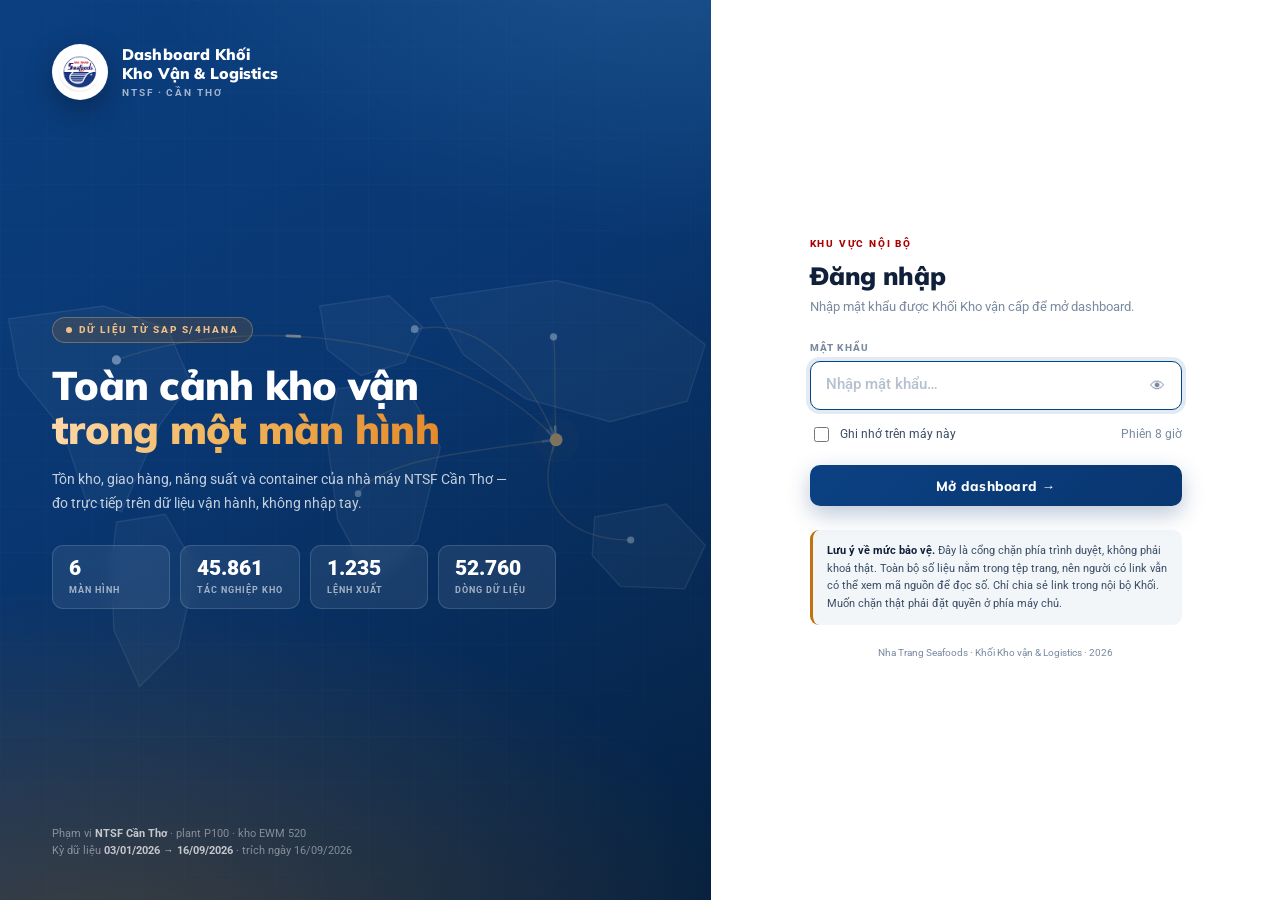
==== commit c1e927ff: "Bo loc pham vi chay that + them the Tuan/Thang/Nam; giu giao dien toi khi chuyen trang" ====
--- a/index.html
+++ b/index.html
@@ -18,6 +18,18 @@
 
    ĐỔI MẬT KHẨU: xem hướng dẫn trong tệp DOI-MAT-KHAU.md
    ═══════════════════════════════════════════════════════ */
+/* ── Khôi phục giao diện sáng/tối đã chọn ──────────────
+   Đặt ở ĐÂY chứ không ở app.js là có lý do: auth.js là script đồng bộ
+   đầu tiên trong <head>, chạy trước khi trang vẽ lần đầu. app.js dùng
+   defer nên chạy sau khi trang đã vẽ — để ở đó thì mỗi lần chuyển trang
+   sẽ loé trắng một nhịp rồi mới chuyển sang nền tối. */
+(function () {
+  try {
+    var t = localStorage.getItem('ntsf_theme');
+    if (t === 'dark' || t === 'light') document.documentElement.setAttribute('data-theme', t);
+  } catch (e) { /* trình duyệt chặn bộ nhớ cục bộ thì bỏ qua, dùng mặc định */ }
+})();
+
 (function (root) {
   'use strict';
 
@@ -528,6 +540,9 @@
                : cur === 'light' ? 'dark'
                : (matchMedia('(prefers-color-scheme: dark)').matches ? 'light' : 'dark');
       document.documentElement.setAttribute('data-theme', next);
+      /* Ghi nhớ để giữ nguyên giao diện khi chuyển sang trang khác.
+         auth.js đọc lại giá trị này ngay đầu <head> của mỗi trang. */
+      try { localStorage.setItem('ntsf_theme', next); } catch (e) {}
       if (typeof window.drawAll === 'function') window.drawAll();
     });
   }
@@ -556,6 +571,156 @@
 
   if (document.readyState === 'loading') document.addEventListener('DOMContentLoaded', start);
   else start();
+})();
+
+
+/* ═══════════════════════════════════════════════════════
+   Bộ lọc phạm vi thời gian — dùng chung cho mọi màn
+   Trang gọi NTSF_RANGE.init({ onChange: fn }) rồi vẽ lại
+   theo cửa sổ thời gian nhận được.
+   ═══════════════════════════════════════════════════════ */
+window.NTSF_RANGE = (function () {
+  'use strict';
+
+  var BASE = new Date(2026, 0, 1);    // mốc 0 của offset ngày
+  var END  = new Date(2026, 8, 16);   // ngày chốt số liệu 16/09/2026
+  var THANG = ['01','02','03','04','05','06','07','08','09','10','11','12'];
+
+  function off(d) { return Math.round((d - BASE) / 86400000); }
+  function dateOf(o) { var d = new Date(BASE); d.setDate(d.getDate() + o); return d; }
+  function dd(d) { return ('0' + d.getDate()).slice(-2); }
+  function mm(d) { return ('0' + (d.getMonth() + 1)).slice(-2); }
+  function vn(d) { return dd(d) + '/' + mm(d) + '/' + d.getFullYear(); }
+  function vnNgan(d) { return dd(d) + '/' + mm(d); }
+
+  var END_OFF = off(END);
+
+  /* Thứ Hai đầu tuần chứa ngày d */
+  function thuHai(d) {
+    var k = (d.getDay() + 6) % 7;      // 0 = thứ Hai
+    var r = new Date(d); r.setDate(d.getDate() - k); r.setHours(0, 0, 0, 0);
+    return r;
+  }
+
+  var PRESETS = [
+    { id: 'w', label: 'Tuần này',  bucket: 'day',   ten: 'tuần hiện tại' },
+    { id: 'm', label: 'Tháng này', bucket: 'day',   ten: 'tháng hiện tại' },
+    { id: '3', label: '3 tháng',   bucket: 'week',  ten: '3 tháng gần nhất' },
+    { id: '6', label: '6 tháng',   bucket: 'month', ten: '6 tháng gần nhất' },
+    { id: 'y', label: 'Năm 2026',  bucket: 'month', ten: 'cả năm 2026' }
+  ];
+
+  function cuaSo(id) {
+    var p = null, i;
+    for (i = 0; i < PRESETS.length; i++) if (PRESETS[i].id === id) p = PRESETS[i];
+    if (!p) p = PRESETS[PRESETS.length - 1];
+
+    var from;
+    if (id === 'w')      from = thuHai(END);
+    else if (id === 'm') from = new Date(2026, END.getMonth(), 1);
+    else if (id === '3') from = new Date(2026, END.getMonth() - 2, 1);
+    else if (id === '6') from = new Date(2026, END.getMonth() - 5, 1);
+    else                 from = new Date(BASE);
+    if (from < BASE) from = new Date(BASE);
+
+    var fo = off(from);
+    return {
+      id: p.id, label: p.label, ten: p.ten, bucket: p.bucket,
+      from: from, to: END, fromOff: fo, toOff: END_OFF,
+      soNgay: END_OFF - fo + 1,
+      nhan: vn(from) + ' → ' + vn(END),
+      toanKy: p.id === 'y'
+    };
+  }
+
+  /* Giải nén chuỗi "off,tk,pk,tr,tn,ct,cn,oo,ot;…" thành mảng bản ghi ngày */
+  function parse(packed) {
+    return packed.split(';').map(function (s) {
+      var v = s.split(',');
+      return {
+        o: +v[0], d: dateOf(+v[0]),
+        tk: +v[1], pk: +v[2], tr: +v[3], tn: +v[4],
+        ct: +v[5], cn: +v[6], oo: +v[7], ot: +v[8]
+      };
+    });
+  }
+
+  function loc(rows, r) {
+    return rows.filter(function (x) { return x.o >= r.fromOff && x.o <= r.toOff; });
+  }
+
+  /* Gom nhóm theo ngày / tuần / tháng. Trả về [{nhan, phu, rows}] */
+  function gom(rows, r) {
+    var out = [], key = {}, i, x, k, lb, sub;
+    for (i = 0; i < rows.length; i++) {
+      x = rows[i];
+      if (r.bucket === 'day') { k = x.o; lb = vnNgan(x.d); sub = ''; }
+      else if (r.bucket === 'week') {
+        var h = thuHai(x.d); k = 'w' + off(h);
+        lb = vnNgan(h); sub = 'tuần';
+      } else { k = 'm' + x.d.getMonth(); lb = 'T' + THANG[x.d.getMonth()]; sub = ''; }
+      if (!key[k]) { key[k] = { nhan: lb, phu: sub, rows: [] }; out.push(key[k]); }
+      key[k].rows.push(x);
+    }
+    out.forEach(function (b) {
+      b.tk = 0; b.pk = 0; b.tr = 0; b.tn = 0; b.ct = 0; b.cn = 0; b.oo = 0; b.ot = 0;
+      b.rows.forEach(function (x) {
+        b.tk += x.tk; b.pk += x.pk; b.tr += x.tr; b.tn += x.tn;
+        b.ct += x.ct; b.cn += x.cn; b.oo += x.oo; b.ot += x.ot;
+      });
+      b.tn = Math.round(b.tn * 10) / 10;
+      b.cn = Math.round(b.cn * 10) / 10;
+      b.soNgayCo = b.rows.filter(function (x) { return x.tk > 0; }).length;
+    });
+    return out;
+  }
+
+  /* Số tháng trọn vẹn mà cửa sổ chạm tới — để cắt các mảng theo tháng sẵn có */
+  function thangTrongKy(r) {
+    var a = r.from.getMonth(), b = r.to.getMonth(), out = [];
+    for (var i = a; i <= b; i++) out.push(i);
+    return out;
+  }
+
+  var current = null, cb = null;
+
+  function render(host, activeId) {
+    host.innerHTML = PRESETS.map(function (p) {
+      return '<button class="chip" data-r="' + p.id + '"'
+           + (p.id === activeId ? ' aria-pressed="true"' : '') + '>' + p.label + '</button>';
+    }).join('');
+  }
+
+  function init(opt) {
+    opt = opt || {};
+    var host = document.getElementById(opt.host || 'rangeChips');
+    if (!host) return null;
+    cb = opt.onChange || null;
+    var def = opt.def || 'y';
+
+    render(host, def);
+    host.addEventListener('click', function (e) {
+      var b = e.target.closest('.chip');
+      if (!b) return;
+      var kids = host.children, i;
+      for (i = 0; i < kids.length; i++) kids[i].setAttribute('aria-pressed', 'false');
+      b.setAttribute('aria-pressed', 'true');
+      current = cuaSo(b.dataset.r);
+      if (cb) cb(current);
+    });
+
+    current = cuaSo(def);
+    if (cb) cb(current);
+    return current;
+  }
+
+  return {
+    init: init, parse: parse, loc: loc, gom: gom,
+    cuaSo: cuaSo, thangTrongKy: thangTrongKy,
+    vn: vn, vnNgan: vnNgan, THANG: THANG,
+    get hienTai() { return current; },
+    DATA_END: END
+  };
 })();
 
 </script>
@@ -596,20 +761,20 @@
       <!-- BĂNG MỤC -->
       <section class="banner">
         <h2>Nhà máy NTSF · Cần Thơ</h2>
-        <p>Kỳ 01/2026 → 16/09/2026 · tháng 9 mới có 12/30 ngày vận hành nên các số của tháng 9 chưa đầy đủ · toàn bộ số liệu lấy trực tiếp từ SAP, không nhập tay</p>
+        <p id="bannerSub">—</p>
       </section>
 
       <!-- HERO + KPI -->
       <section class="hero-row">
         <button class="hero" data-drill="otd" id="heroCard">
           <div class="kpi-head">
-            <span class="lbl">Giao hàng đúng hạn · tháng 9</span>
+            <span class="lbl" id="heroLbl">Giao hàng đúng hạn</span>
             <span class="tag kpi-code">SX-05</span>
           </div>
-          <div class="big num" id="heroVal">52,7<small>%</small></div>
-          <div class="sub">59 / 112 dòng lệnh xuất trong 24 giờ</div>
-          <div class="delta up" id="heroDelta">▲ +16,7 điểm % so tháng 8</div>
-          <div class="foot">Thấp nhất tháng 3 là <b>5,6%</b> — đã cải thiện <b>9,4 lần</b> sau 6 tháng. Bấm để xem phân tích sâu.</div>
+          <div class="big num" id="heroOtd">—</div>
+          <div class="sub" id="heroOtdSub">—</div>
+          <div class="delta flat" id="heroDelta">—</div>
+          <div class="foot" id="heroFoot">Bấm để xem phân tích sâu.</div>
         </button>
 
         <div class="kpis" id="kpis"></div>
@@ -754,24 +919,36 @@
    DỮ LIỆU THẬT — trích từ SAP S/4HANA 16/09/2026
    plant P100 (NTSF Cần Thơ) · kho EWM 520
    ═══════════════════════════════════════════ */
-const M      = ['01','02','03','04','05','06','07','08','09'];
+const M_ALL  = ['01','02','03','04','05','06','07','08','09'];
+
+/* Bang du lieu NGAY - nen: off,tasks,picking,transfer,tan,container,tanCont,otdOk,otdTong */
+const PACKED = '0,0,0,0,0,0,0,0,111;1,0,0,0,0,0,0,0,109;2,100,96,4,54.5,2,33,0,0;3,128,45,83,74.2,2,34.3,5,269;4,103,10,93,105.8,3,59.5,6,108;5,327,124,203,264.7,8,121.1,3,102;6,245,19,226,150.9,3,67.7,13,39;7,198,65,133,193.9,7,80.7,0,87;8,161,31,130,163,5,105.6,0,66;9,147,23,124,103.4,3,20.6,0,0;10,223,22,201,140.3,7,85.7,11,39;11,330,81,249,271.6,11,169.3,0,129;12,135,18,117,96.3,3,53,7,25;13,179,10,169,97.4,4,36.1,0,38;14,186,9,177,98.5,3,46.1,1,1;15,193,18,175,186.1,4,84.3,2,35;16,133,21,112,117.1,3,37.8,0,0;17,221,3,218,99.7,2,8,93,234;18,311,125,186,233.3,9,167,11,25;19,539,106,433,304.1,7,122.4,7,7;20,192,45,147,158.7,5,91.9,0,10;21,258,61,197,155.5,4,77.2,0,13;22,197,64,133,168,6,119.5,55,93;23,313,69,244,150.9,5,69,0,0;24,242,0,242,97.4,0,0,6,15;25,306,33,273,244.8,7,146.6,0,23;26,94,21,73,73.6,3,51.3,0,46;27,280,44,236,232.6,8,130.1,2,46;28,292,120,172,244.1,9,176.5,0,274;29,239,189,50,157.5,7,120.9,12,30;30,388,142,246,337.8,20,255.5,0,0;31,194,0,194,57.1,0,0,5,15;32,273,14,259,156.4,3,60.7,1,11;33,274,9,265,143.5,3,39.7,0,50;34,291,84,207,186.7,5,100.4,5,29;35,282,59,223,149.2,6,77.5,3,3;36,347,98,249,179.5,4,55.9,10,36;37,172,29,143,137.5,4,80,0,0;38,285,0,285,98.9,0,0,9,9;39,358,176,182,235.9,9,151.5,5,39;40,503,114,389,322.3,11,197.8,1,9;41,489,119,370,294.8,8,158.1,4,4;42,229,120,109,160.5,1,21.1,0,0;43,19,0,19,4.7,6,113.8,0,216;46,0,0,0,0,0,0,0,14;49,0,0,0,0,0,0,0,11;50,0,0,0,0,0,0,0,26;54,0,0,0,0,0,0,0,15;56,44,27,17,67.7,3,56.1,2,33;57,312,235,77,302.6,13,251.7,0,260;58,57,22,35,92.6,4,77.6,0,0;59,333,0,333,119,0,0,0,45;60,169,68,101,155.5,7,115.6,0,207;61,336,38,298,203.3,5,104.9,0,0;62,358,7,351,137.9,1,0,3,34;63,158,59,99,178.6,8,138.4,6,26;64,347,62,285,241.6,8,122.8,5,8;65,141,55,86,171.2,7,141.4,0,0;66,357,41,316,117.3,0,0,21,35;67,269,70,199,118.6,5,44.6,5,57;68,453,78,375,242,7,108,0,56;69,381,41,340,222.3,6,107.8,0,21;70,138,19,119,96.6,2,41.5,0,8;71,330,77,253,271.5,11,166.8,3,234;72,269,45,224,227,10,152.9,0,0;73,174,0,174,53.8,0,0,2,30;74,453,29,424,271,7,117.6,15,39;75,212,144,68,206.3,10,181.5,0,177;76,199,70,129,121.5,5,75.3,0,0;77,210,14,196,115.4,2,39.8,16,197;78,117,35,82,126.1,5,91.9,1,9;79,264,71,193,157.1,6,78.8,0,0;80,232,0,232,97.4,0,0,4,22;81,211,104,107,189.2,7,135.1,0,0;82,219,59,160,178.4,7,131,0,27;83,246,14,232,143.7,4,47.2,4,4;84,316,76,240,271.7,7,116.1,0,12;85,87,12,75,58,4,74.5,0,4;86,88,87,1,93.2,6,114.3,0,0;87,70,0,70,21.3,0,0,10,303;88,303,150,153,234.8,11,186.5,5,91;89,280,131,149,259.6,13,213.1,1,148;90,101,2,99,48.9,0,0,0,0;91,72,30,42,84.4,5,89.3,5,5;92,76,40,36,72.3,4,60,17,28;93,76,52,24,88.7,5,80.4,0,0;94,30,0,30,8.9,0,0,4,48;95,107,72,35,184.1,10,174.2,0,15;96,179,104,75,176.2,9,154.5,2,8;97,40,16,24,75.1,5,63.5,0,4;98,118,107,11,105.6,7,102.5,11,71;99,94,79,15,144,8,139.9,0,17;100,95,46,49,111,5,88.5,0,0;101,29,27,2,6,1,5.9,11,22;102,213,190,23,200,10,189.6,0,0;103,101,64,37,95.2,4,86.3,36,372;104,57,39,18,98.3,5,92.9,3,14;105,208,144,64,130.6,7,108.8,0,5;106,49,41,8,72.7,4,71.9,0,0;107,58,48,10,119.3,6,103.6,0,0;108,4,0,4,0.9,0,0,0,38;109,54,51,3,166.1,9,165.2,1,1;110,103,85,18,98.1,8,92.4,0,2;111,35,27,8,75.4,3,53.9,0,9;112,15,14,1,65.3,4,85.1,0,4;113,76,65,11,195.1,8,146.8,0,34;114,41,37,4,52.5,6,97.7,0,0;115,0,0,0,0,0,0,57,86;116,139,136,3,164.5,11,142.1,0,9;117,98,83,15,159,8,132.5,10,104;118,73,58,15,108.8,6,120,0,0;121,7,0,7,8.3,0,0,0,0;122,3,0,3,0,0,0,12,12;123,143,135,8,165.7,13,162.8,15,30;124,55,49,6,69.1,5,67.7,5,19;125,60,42,18,166.6,8,162.2,4,29;126,67,57,10,205.1,8,130.9,0,27;127,30,30,0,52.9,6,105.3,0,51;128,144,137,7,132.6,5,76.1,0,0;129,6,0,6,2.1,0,0,0,0;130,117,116,1,177.7,13,212.6,0,15;131,64,64,0,179.7,8,138.4,18,18;132,96,36,60,128.2,8,162.7,4,4;133,17,16,1,42.6,2,42.6,0,313;134,75,19,56,43.7,3,21.1,0,98;135,122,59,63,144.4,6,86,0,0;136,122,0,122,66.1,0,0,5,5;137,189,121,68,320.7,17,328.6,3,3;138,85,8,77,96.7,4,66.4,0,38;139,161,26,135,154.6,5,100.5,0,15;140,181,0,181,61.2,0,0,0,49;141,244,26,218,169.6,3,65,0,21;142,342,67,275,172.2,5,87.1,0,0;143,149,0,149,58.4,0,0,46,116;144,305,92,213,332.1,15,232.5,0,23;145,260,165,95,250.1,10,195.5,3,28;146,158,9,149,139.8,2,45.5,0,0;147,232,53,179,125.7,3,58.2,7,7;148,206,27,179,164.6,4,75.5,35,169;149,225,0,225,90.9,1,21.8,0,1;150,266,28,238,184.2,0,0,21,229;151,286,139,147,164.3,11,178.8,0,0;152,330,51,279,238,7,122.8,0,4;153,473,12,461,211.8,2,22.1,21,31;154,330,104,226,273.9,11,193.4,2,13;155,31,29,2,85,4,63.7,0,69;156,300,56,244,149.1,3,67.7,0,0;157,198,4,194,91.9,1,21.3,0,0;158,406,177,229,229.7,4,69.3,27,31;159,189,73,116,194.2,13,186,11,117;160,208,35,173,184,4,70.3,18,22;161,340,39,301,227,6,116.7,0,0;162,16,15,1,74.9,4,74.8,8,8;163,164,38,126,154.3,5,99,0,0;164,138,0,138,55.9,0,0,29,184;165,184,49,135,218.9,9,142.9,0,77;166,106,6,100,51.7,4,10.4,3,18;167,245,129,116,193.8,9,118.6,0,30;168,44,35,9,70.4,4,85.5,0,11;169,222,23,199,152.6,4,55.3,5,212;170,172,108,64,168.6,7,144.8,0,0;171,150,0,150,88.4,0,0,0,51;172,388,176,212,339,12,228.8,0,12;173,264,123,141,178.5,5,43,0,43;174,224,10,214,152.6,5,84.6,5,30;175,127,117,10,184.6,8,160.1,63,75;176,323,131,192,218,6,111.6,43,43;177,75,69,6,82.8,8,97.1,0,0;178,114,0,114,45.4,0,0,22,22;179,237,157,80,240,12,197.8,21,289;180,301,35,266,253.8,8,129.2,0,68;181,98,58,40,62.4,2,28,8,9;182,248,23,225,133,4,67.4,0,10;183,192,48,144,139.5,5,77.5,0,0;184,268,24,244,154.2,3,38.8,0,0;185,114,0,114,49.7,0,0,76,93;186,307,127,180,224,8,112.8,0,0;187,178,109,69,141.6,7,135,65,68;188,540,92,448,275.1,5,91.1,10,19;189,112,35,77,172.9,9,135.1,7,105;190,385,36,349,262.7,7,104.4,8,11;191,95,40,55,114.3,6,93,0,0;192,284,0,284,107.7,0,0,0,0;193,125,57,68,132.5,5,97,38,38;194,309,90,219,210.7,5,83.5,0,329;195,194,48,146,175.5,7,138.7,21,21;196,117,74,43,87.6,6,73,18,18;197,309,40,269,266.6,6,114.6,0,0;198,220,99,121,228,6,98.2,0,0;199,149,0,149,61.2,0,0,4,126;200,221,99,122,277.5,12,229,0,13;201,263,33,230,178.7,4,77,5,62;202,222,27,195,133.3,4,61.3,0,23;203,380,75,305,209.3,5,94.6,4,4;204,343,31,312,215.5,5,96,6,34;205,319,94,225,234.1,8,147.2,0,0;206,152,0,152,63.6,0,0,77,87;207,488,292,196,289.4,13,198.6,7,24;208,343,68,275,273.7,10,86,4,17;209,116,40,76,163.1,9,172.4,10,195;210,230,26,204,145.5,6,82.6,0,17;211,121,27,94,80.5,2,41.5,26,87;212,289,108,181,146.9,3,51.9,0,0;213,150,0,150,63.9,0,0,0,30;214,239,71,168,223.8,9,170.4,29,32;215,174,52,122,119.8,5,74.1,0,10;216,195,36,159,75.1,2,13,0,0;217,124,14,110,100.9,3,56,0,17;218,125,0,125,50.9,0,0,0,0;219,221,52,169,193.7,6,122.6,0,0;220,279,0,279,107.4,0,0,67,115;221,134,133,1,227.9,7,124.6,0,3;222,272,110,162,224.3,14,246,0,0;223,7,4,3,17.9,1,17.5,0,0;224,23,0,23,17.6,0,0,0,0;225,21,21,0,35,2,35,9,90;226,186,35,151,192.2,6,123.6,0,0;227,98,0,98,40.4,0,0,0,0;228,193,33,160,73.7,2,15.1,58,69;229,154,87,67,116.2,6,86.5,0,27;230,217,55,162,133.5,2,34.9,0,23;231,215,79,136,143.3,8,81.8,0,0;232,20,12,8,23.7,3,59.5,18,18;233,12,12,0,29.6,2,29.6,0,0;234,49,0,49,21.4,0,0,34,65;235,222,59,163,144.9,5,78.5,32,80;236,227,59,168,226.3,8,125,0,84;237,65,65,0,71.8,2,36.9,0,7;238,15,14,1,36.1,5,91.6,64,64;239,522,104,418,334.9,9,161.6,0,128;240,105,0,105,51.8,0,0,0,0;241,64,0,64,29.7,0,0,0,2;242,258,101,157,189.9,9,105.6,0,0;244,0,0,0,0,0,0,0,6;245,32,0,32,13.9,0,0,0,8;246,36,36,0,129.4,2,47.8,0,23;247,201,35,166,98.1,6,98.5,0,0;249,278,34,244,181.7,4,71.8,0,3;250,161,11,150,101.5,4,42.6,0,7;251,216,61,155,163.1,8,102.9,0,6;252,124,59,65,100.7,7,79,0,0;253,170,49,121,148.1,6,97,59,59;254,202,59,143,72.2,3,17.8,0,0;256,295,126,169,118.3,3,55.2,0,0;257,120,0,120,55.3,0,0,0,0;258,143,40,103,53,1,16,0,0';
+const ALL = NTSF_RANGE.parse(PACKED);
+
+/* M va cac mang duoi day la LAT CAT DONG theo pham vi dang chon.
+   Moi ham ve deu doc chung nen khong can sua rieng tung ham. */
+let M = M_ALL.slice();
 const CAP    = 6444.6;                    // sức chứa danh nghĩa (tấn) — KVL-KHO-DM-02
-const stockE = [4914.5,4718.8,4051.5,4241.3,5173.7,5581.5,5834.3,7054.4,6153.4];
-const stockS = [6108.7,4937.0,4867.1,4298.9,4405.3,4818.5,5678.5,5892.5,6967.8];
-const recv   = [36192.9,21735.0,38414.3,36414.4,45400.8,38249.1,37880.8,27358.7,8968.9];
-const issue  = [37387.1,21953.2,39229.9,36472.1,44632.5,37486.1,37724.9,26196.9,9783.3];
-const otd    = [11.9,5.8,5.6,17.5,13.5,19.0,27.9,36.0,52.7];
-const otdN   = [1974,780,1794,896,1320,1460,1410,864,112];
-const otdOk  = [234,45,101,157,178,278,394,311,59];
-const otdMed = [497.7,425.8,445.8,234.1,331.5,181.7,184.6,42.1,16.7];
-const tasks  = [6660,4129,7720,2341,4131,6585,7442,4875,1978];
-const pick   = [1614,1106,1656,1657,1382,1940,1812,1316,510];
-const trans  = [5046,3023,6064,684,2749,4645,5630,3559,1468];
-const thru   = [4775.8,2590.0,5100.9,2906.8,3905.6,4973.0,5263.2,3464.7,1235.3];
-const days   = [29,16,31,28,30,30,31,31,12];
-const net    = recv.map((r,i)=>+(r+ -issue[i]).toFixed(1));
+const _stockE = [4914.5,4718.8,4051.5,4241.3,5173.7,5581.5,5834.3,7054.4,6153.4];
+const _stockS = [6108.7,4937.0,4867.1,4298.9,4405.3,4818.5,5678.5,5892.5,6967.8];
+const _recv   = [36192.9,21735.0,38414.3,36414.4,45400.8,38249.1,37880.8,27358.7,8968.9];
+const _issue  = [37387.1,21953.2,39229.9,36472.1,44632.5,37486.1,37724.9,26196.9,9783.3];
+const _otd    = [11.9,5.8,5.6,17.5,13.5,19.0,27.9,36.0,52.7];
+const _otdN   = [1974,780,1794,896,1320,1460,1410,864,112];
+const _otdOk  = [234,45,101,157,178,278,394,311,59];
+const _otdMed = [497.7,425.8,445.8,234.1,331.5,181.7,184.6,42.1,16.7];
+const _tasks  = [6660,4129,7720,2341,4131,6585,7442,4875,1978];
+const _pick   = [1614,1106,1656,1657,1382,1940,1812,1316,510];
+const _trans  = [5046,3023,6064,684,2749,4645,5630,3559,1468];
+const _thru   = [4775.8,2590.0,5100.9,2906.8,3905.6,4973.0,5263.2,3464.7,1235.3];
+const _days   = [29,16,31,28,30,30,31,31,12];
+const _net    = _recv.map((r,i)=>+(r-_issue[i]).toFixed(1));
 /* Sản lượng giao cho khách — chỉ lệnh xuất bán từ kho EWM 520 (xem màn Giao hàng) */
-const shipped= [2570.4,1442.0,2847.1,2647.6,2645.0,2895.5,2774.3,1941.4,628.7];
+const _shipped= [2570.4,1442.0,2847.1,2647.6,2645.0,2895.5,2774.3,1941.4,628.7];
+
+/* Lát cắt động — tinhLai() gán lại mỗi khi đổi phạm vi */
+let stockE=[], stockS=[], recv=[], issue=[], otd=[], otdN=[], otdOk=[], otdMed=[],
+    tasks=[], pick=[], trans=[], thru=[], days=[], shipped=[], net=[];
 
 /* ═══ GIÁ TRỊ TỒN KHO (VND) ═══
    Hai cơ sở khác nhau, không cộng vào nhau:
@@ -825,6 +1002,52 @@
   {kh:'CTY CP NHA TRANG SEAFOODS — F17',    lenh:77,  dong:133, tan:849.2,  cu:'01/01/2026'}
 ];
 
+/* ═══════════════ TRẠNG THÁI THEO PHẠM VI ═══════════════
+   Các biểu đồ theo tháng (tồn kho, luân chuyển, biến động ròng) chỉ có số
+   chốt cuối tháng nên luôn cắt theo THÁNG. Các chỉ số có dữ liệu ngày
+   (giao đúng hạn, sản lượng, container) được tính lại từ bảng ngày. */
+let R=null, WD=[], S={};
+const OTD_TOANKY = 16.6;      /* 1.757 / 10.610 dòng — mốc neo để so sánh */
+
+function tinhLai(){
+  /* 1. Cắt các mảng theo tháng nằm trong phạm vi */
+  const mi = NTSF_RANGE.thangTrongKy(R);        /* chỉ số tháng 0..8 */
+  const lay = a => mi.map(i=>a[i]);
+  M = mi.map(i=>M_ALL[i]);
+  stockE=lay(_stockE); stockS=lay(_stockS); recv=lay(_recv); issue=lay(_issue);
+  otd=lay(_otd); otdN=lay(_otdN); otdOk=lay(_otdOk); otdMed=lay(_otdMed);
+  tasks=lay(_tasks); pick=lay(_pick); trans=lay(_trans); thru=lay(_thru);
+  days=lay(_days); shipped=lay(_shipped); net=lay(_net);
+  cont=lay(_cont); contD=lay(_contD); contT=lay(_contT);
+
+  /* 2. Số tổng hợp lấy từ bảng ngày — chính xác tới từng ngày */
+  WD = NTSF_RANGE.loc(ALL, R);
+  const co = WD.filter(x=>x.tk>0);
+  const coCont = WD.filter(x=>x.ct>0);
+  S.tk  = WD.reduce((a,x)=>a+x.tk,0);
+  S.tn  = Math.round(WD.reduce((a,x)=>a+x.tn,0)*10)/10;
+  S.ngay= co.length;
+  S.tbTan = S.ngay ? S.tn/S.ngay : 0;
+  S.ct  = WD.reduce((a,x)=>a+x.ct,0);
+  S.cn  = Math.round(WD.reduce((a,x)=>a+x.cn,0)*10)/10;
+  S.ngayCont = coCont.length;
+  S.contNgay = S.ngayCont ? S.ct/S.ngayCont : 0;
+  S.oo  = WD.reduce((a,x)=>a+x.oo,0);
+  S.ot  = WD.reduce((a,x)=>a+x.ot,0);
+  S.otd = S.ot ? S.oo/S.ot*100 : 0;
+  CONT_TONG = S.ct; CONT_NGAY = S.ngayCont;
+
+  /* 3. Tồn kho: luôn là số chốt cuối tháng cuối cùng trong phạm vi */
+  S.thangCuoi = mi[mi.length-1];
+  S.tonCuoi   = _stockE[S.thangCuoi];
+  S.lapDay    = S.tonCuoi/CAP*100;
+  S.nhap      = Math.round(recv.reduce((a,b)=>a+b,0)*10)/10;
+  S.xuat      = Math.round(issue.reduce((a,b)=>a+b,0)*10)/10;
+  S.rong      = Math.round((S.nhap-S.xuat)*10)/10;
+  S.soThang   = mi.length;
+  S.motThang  = mi.length < 2;   /* phạm vi chưa đủ 2 tháng → biểu đồ tháng chỉ 1 cột */
+}
+
 /* ═══════════════ TIỆN ÍCH ═══════════════ */
 const vi = (n,d=0)=>n.toLocaleString('vi-VN',{minimumFractionDigits:d,maximumFractionDigits:d});
 const css = v => getComputedStyle(document.documentElement).getPropertyValue(v).trim();
@@ -882,7 +1105,7 @@
 /* —— Tồn kho: đường + ngưỡng + vùng vượt —— */
 function drawStock(){
   const box = document.getElementById('chStock'); box.innerHTML='';
-  const max = 8000;
+  const max = Math.max(8000, Math.ceil(Math.max(...stockE,CAP)/1000)*1000);
   const {svg,X,Y,band} = frame(4,v=>vi(v/1000,0)+'k',max);
   // vùng vượt sức chứa
   const capY = Y(CAP);
@@ -923,7 +1146,7 @@
 /* —— Nhập / Xuất: cột nhóm đôi —— */
 function drawFlow(){
   const box = document.getElementById('chFlow'); box.innerHTML='';
-  const max = 48000;
+  const max = Math.max(8000, Math.ceil(Math.max(...recv,...issue)/4000)*4000);
   const {svg,X,Y,band} = frame(4,v=>vi(v/1000,0)+'k',max);
   const bw = Math.min(17, band/2-2);
   M.forEach((m,i)=>{
@@ -944,7 +1167,7 @@
 /* —— Biến động ròng: cột hai chiều —— */
 function drawNet(){
   const box = document.getElementById('chNet'); box.innerHTML='';
-  const lim = 1400;
+  const lim = Math.max(400, Math.ceil(Math.max(...net.map(Math.abs))/200)*200);
   const {svg,X,Y,band} = frame(4,v=>(v>0?'+':'')+vi(v,0),lim,-lim);
   const zero = Y(0);
   svg.appendChild(el('line',{x1:PAD.l,x2:W-PAD.r,y1:zero,y2:zero,stroke:css('--ink-3'),'stroke-width':1.5}));
@@ -1127,53 +1350,61 @@
 
 /* ═══════════════ THẺ KPI ═══════════════ */
 /* tag: mã KPI chính thức · part = mới phủ một phần · ops = chỉ số vận hành, không thuộc bộ KPI */
-const KPI = [
+let KPI = [];
+function buildKpiData(){
+  const n = M.length, tr = n>1 ? _stockE[S.thangCuoi-1] : null;   /* tháng liền trước */
+  const dTon = tr!=null ? S.tonCuoi-tr : null;
+  const fill = S.lapDay, fillTr = tr!=null ? tr/CAP*100 : null;
+  KPI = [
   {k:'doh', lbl:'Số ngày tồn kho TP', val:'48,6', unit:'ngày',
    tag:'CC-02', tagType:'kpi-code',
    prev:'Chuẩn ngành: 30–60 ngày', cmp:'▲ Trong ngưỡng', cls:'up',
-   formula:'Tồn TP bình quân ÷ giá trị xuất mỗi ngày',
+   formula:'Tồn TP bình quân ÷ giá trị xuất mỗi ngày · số toàn kỳ',
    mini:'doh'},
-  {k:'fill', lbl:'Mức lấp đầy kho', val:vi(stockE[8]/CAP*100,1), unit:'%',
+  {k:'fill', lbl:'Mức lấp đầy kho', val:vi(fill,1), unit:'%',
    tag:'CC-04', tagType:'kpi-code',
-   prev:'Tháng 8: 109,5%', cmp:'▼ −14,0 điểm %', cls:'up',
+   prev:'Chốt cuối tháng '+M[n-1], cls:fillTr!=null&&fill<fillTr?'up':'flat',
+   cmp:fillTr!=null?(fill>=fillTr?'▲ +':'▼ ')+vi(fill-fillTr,1)+' điểm %':'Chốt cuối kỳ',
    formula:'Tồn cuối kỳ ÷ sức chứa 6.444,6 t',
-   sp:stockE.map(v=>v/CAP*100), spc:'--c1'},
-  {k:'stock', lbl:'Tồn kho cuối kỳ', val:vi(stockE[8],0), unit:'tấn',
+   sp:stockE.length>1?stockE.map(v=>v/CAP*100):[fill,fill], spc:'--c1'},
+  {k:'stock', lbl:'Tồn kho cuối kỳ', val:vi(S.tonCuoi,0), unit:'tấn',
    tag:'Vận hành', tagType:'ops',
-   prev:'Tháng 8: 7.054 t', cmp:'▼ −901 t', cls:'up',
+   prev:'Chốt cuối tháng '+M[n-1], cls:dTon!=null&&dTon<0?'up':'flat',
+   cmp:dTon!=null?(dTon>=0?'▲ +':'▼ ')+vi(dTon,0)+' t so tháng trước':'Chốt cuối kỳ',
    formula:'Tồn cuối kỳ toàn bộ kho, ĐVT gốc KG',
-   sp:stockE, spc:'--c1'},
-  {k:'thru', lbl:'Sản lượng xử lý', val:vi(thru[8]/days[8],0), unit:'t/ngày',
+   sp:stockE.length>1?stockE:[S.tonCuoi,S.tonCuoi], spc:'--c1'},
+  {k:'thru', lbl:'Sản lượng xử lý', val:vi(S.tbTan,0), unit:'t/ngày',
    tag:'Vận hành', tagType:'ops',
-   prev:'Tháng 8: 112 t/ngày', cmp:'▼ −8,0%', cls:'down',
-   formula:'Khối lượng xác nhận ÷ số ngày vận hành',
-   sp:thru.map((v,i)=>v/days[i]), spc:'--c2'},
-  {k:'tasks', lbl:'Tác nghiệp kho', val:vi(tasks[8]), unit:'lệnh',
+   prev:vi(S.tn,1)+' t trong '+vi(S.ngay)+' ngày', cmp:R.label, cls:'flat',
+   formula:'Khối lượng xác nhận ÷ số ngày có phát sinh',
+   sp:thru.length>1?thru.map((v,i)=>days[i]?v/days[i]:0):[S.tbTan,S.tbTan], spc:'--c2'},
+  {k:'tasks', lbl:'Tác nghiệp kho', val:vi(S.tk), unit:'lệnh',
    tag:'Vận hành', tagType:'ops',
-   prev:'Tháng 8: 4.875', cmp:'12/30 ngày', cls:'flat',
+   prev:vi(S.ngay)+' ngày có phát sinh', cmp:vi(S.ngay?S.tk/S.ngay:0,0)+' lệnh/ngày', cls:'flat',
    formula:'Lệnh soạn hàng và điều chuyển đã xác nhận',
-   sp:tasks, spc:'--c2'},
+   sp:tasks.length>1?tasks:[S.tk,S.tk], spc:'--c2'},
   {k:'acc', lbl:'Chính xác soạn hàng', val:'100,0', unit:'%',
    tag:'Vận hành', tagType:'ops',
-   prev:'Toàn kỳ: 0 lệnh lệch', cmp:'▲ Đạt', cls:'up',
-   formula:'Lệnh không lệch số lượng ÷ tổng 45.861 lệnh',
-   sp:[100,100,100,100,100,100,100,100,100], spc:'--good'},
+   prev:'0 / '+vi(S.tk)+' lệnh lệch', cmp:'▲ Đạt', cls:'up',
+   formula:'Lệnh không lệch số lượng ÷ tổng số lệnh',
+   sp:[100,100], spc:'--good'},
   {k:'backlog', lbl:'Lệnh xuất còn treo', val:'18.923', unit:'tấn',
-   tag:'Vận hành', tagType:'ops',
-   prev:'1.086 lệnh · 1.536 dòng', cmp:'▲ 3,1× tồn kho', cls:'down',
-   formula:'Dòng lệnh có kế hoạch nhưng chưa xuất kho',
-   sp:[9,10,12,13,14,15,16,17,18], spc:'--bad'},
+   tag:'Toàn kỳ', tagType:'ops',
+   prev:'1.086 lệnh · 1.536 dòng', cmp:'Không đổi theo bộ lọc', cls:'down',
+   formula:'Dòng lệnh có kế hoạch nhưng chưa xuất kho · số toàn kỳ',
+   sp:[9,18], spc:'--bad'},
   {k:'value', lbl:'Giá trị tồn kho', val:'440,3', unit:'tỷ đồng',
-   tag:'Vận hành', tagType:'ops',
-   prev:'3.166 mã có giá trị', cmp:'Bình quân kỳ: 263,0 tỷ', cls:'flat',
-   formula:'Giá trị sổ sách của tồn kho hiện tại, VND',
+   tag:'Toàn kỳ', tagType:'ops',
+   prev:'3.166 mã có giá trị', cmp:'Ảnh chụp 16/09 · không đổi', cls:'flat',
+   formula:'Giá trị sổ sách của tồn kho tại 16/09/2026, VND',
    mini:'abc'},
   {k:'idle', lbl:'Vốn đọng trong kho', val:'26,0', unit:'tỷ đồng',
    tag:'CC-03 · phần', tagType:'kpi-part',
    prev:'20 mã · vòng quay dưới 1', cmp:'▲ 9,9% tồn bình quân', cls:'down',
-   formula:'Mã trên 500 triệu nhưng gần như không luân chuyển',
+   formula:'Mã trên 500 triệu nhưng gần như không luân chuyển · số toàn kỳ',
    mini:'idle'}
-];
+  ];
+}
 
 /* Thanh nhỏ trong thẻ KPI — dùng cho hai thẻ giá trị, vì không có chuỗi thời gian theo tiền */
 function miniBar(segs,total){
@@ -1202,10 +1433,10 @@
 /* ═══ CONTAINER XUẤT ═══
    SAP không lưu số hiệu container. Suy ra từ khối lượng mỗi lệnh xuất:
    phân bố cắt cụt đúng tại 26,0 tấn — trần container 40' lạnh — nên 1 lệnh = 1 container. */
-const cont   = [160,80,171,158,154,176,169,119,44];
-const contD  = [28,14,26,25,23,27,27,23,10];          // số ngày có xuất hàng
-const contT  = [2570.4,1441.9,2847.1,2647.6,2645.0,2895.5,2774.3,1941.4,628.7];
-const CONT_TONG = 1231, CONT_NGAY = 203;
+const _cont   = [160,80,171,158,154,176,169,119,44];
+const _contD  = [28,14,26,25,23,27,27,23,10];          // số ngày có xuất hàng
+const _contT  = [2570.4,1441.9,2847.1,2647.6,2645.0,2895.5,2774.3,1941.4,628.7];
+let cont=[], contD=[], contT=[], CONT_TONG=1231, CONT_NGAY=203;
 
 /* Nhịp theo thứ trong tuần — dùng cho điều độ nhân lực */
 const DOW = [
@@ -1253,18 +1484,21 @@
   {t:'Z203', ten:'Nguyên liệu cá',         ma:119,  ty:2.45,   vq:57.21,  ngay:4.5}
 ];
 
-document.getElementById('kpis').innerHTML = KPI.map(k=>`
-  <button class="kpi" data-drill="${k.k}">
-    <span class="kpi-head">
-      <span class="lbl">${k.lbl}</span>
-      <span class="tag ${k.tagType||'ops'}">${k.tag||'Vận hành'}</span>
-    </span>
-    <span class="val num">${k.val}<span class="unit">${k.unit}</span></span>
-    <span class="cmp ${k.cls}">${k.cmp}</span>
-    <span class="prev num">${k.prev}</span>
-    <span class="spark">${k.mini?miniFor(k.mini):spark(k.sp,css(k.spc),false)}</span>
-    <span class="formula">${k.formula}</span>
-  </button>`).join('');
+function renderKpis(){
+  buildKpiData();
+  document.getElementById('kpis').innerHTML = KPI.map(k=>`
+    <button class="kpi" data-drill="${k.k}">
+      <span class="kpi-head">
+        <span class="lbl">${k.lbl}</span>
+        <span class="tag ${k.tagType||'ops'}">${k.tag||'Vận hành'}</span>
+      </span>
+      <span class="val num">${k.val}<span class="unit">${k.unit}</span></span>
+      <span class="cmp ${k.cls}">${k.cmp}</span>
+      <span class="prev num">${k.prev}</span>
+      <span class="spark">${k.mini?miniFor(k.mini):spark(k.sp,css(k.spc),false)}</span>
+      <span class="formula">${k.formula}</span>
+    </button>`).join('');
+}
 
 /* ═══════════════ BẢNG TỒN ĐỌNG ═══════════════ */
 document.getElementById('backlogBody').innerHTML = backlog.map(b=>{
@@ -1637,26 +1871,42 @@
 });
 document.addEventListener('keydown',e=>{ if(e.key==='Escape' && scrim.classList.contains('on')) closeDrill(); });
 
-/* ═══════════════ BỘ LỌC & CHỦ ĐỀ ═══════════════ */
-const note=document.getElementById('filterNote');
-function setNote(n){
-  note.innerHTML = `Kỳ đang xem: <b>${n===9?'01/2026 → 16/09/2026':'tháng '+M[9-n]+'/2026 → 16/09/2026'}</b> · ${n} tháng · đơn vị hiển thị là tấn, trừ khi ghi khác · tháng 9 mới có 12/30 ngày vận hành.`;
-}
-setNote(9);
-document.getElementById('rangeChips').addEventListener('click',e=>{
-  const b=e.target.closest('.chip'); if(!b) return;
-  [...e.currentTarget.children].forEach(c=>c.setAttribute('aria-pressed','false'));
-  b.setAttribute('aria-pressed','true');
-  setNote(+b.dataset.n);
-});
+/* ═══════════════ CHỮ THEO PHẠM VI ═══════════════ */
+function capNhatChu(){
+  const note=document.getElementById('filterNote');
+  note.innerHTML = `Kỳ đang xem: <b>${R.nhan}</b> · ${R.ten} · `
+    + `<b>${vi(S.ngay)}</b> ngày có phát sinh · `
+    + `các biểu đồ theo tháng hiển thị <b>${vi(S.soThang)}</b> tháng`
+    + (S.motThang ? ` — <b>phạm vi ngắn hơn một tháng nên biểu đồ tồn kho, luân chuyển và biến động ròng chỉ còn một cột</b>, vì SAP chỉ kết xuất các số này ở mức chốt cuối tháng` : '')
+    + ` · đơn vị hiển thị là tấn, trừ khi ghi khác.`;
+
+  document.getElementById('bannerSub').innerHTML =
+    `Kỳ <b>${R.nhan}</b> · ${vi(S.tk)} lệnh tác nghiệp · ${vi(S.tn,1)} tấn xử lý · ${vi(S.ct)} container xuất`
+    + ` · toàn bộ số liệu lấy trực tiếp từ SAP, không nhập tay`;
+
+  document.getElementById('heroLbl').textContent = 'Giao hàng đúng hạn · '+R.label.toLowerCase();
+  document.getElementById('heroOtd').innerHTML = vi(S.otd,1)+'<small>%</small>';
+  document.getElementById('heroOtdSub').textContent =
+    vi(S.oo)+' / '+vi(S.ot)+' dòng lệnh xuất đúng hạn trong 24 giờ';
+
+  /* so với mức toàn kỳ 16,6% để người đọc có mốc neo */
+  const d=S.otd-OTD_TOANKY, dl=document.getElementById('heroDelta');
+  dl.className='delta '+(d>=0?'up':'down');
+  dl.textContent=(d>=0?'▲ +':'▼ ')+vi(d,1)+' điểm % so mức toàn kỳ '+vi(OTD_TOANKY,1)+'%';
+
+  document.getElementById('heroFoot').innerHTML = S.ot
+    ? `Mục tiêu SX-05 là <b>≥ 95%</b>. Bấm để xem phân tích sâu.`
+    : 'Không có dòng lệnh nào tới hạn trong phạm vi này.';
+}
+
 /* ═══════════════ KHỞI CHẠY ═══════════════ */
-function drawAll(){ drawStock(); drawFlow(); drawNet(); drawOtd(); drawThru(); drawCont(); drawMap();
-  document.querySelectorAll('.kpi .spark').forEach((s,i)=>{
-    s.innerHTML = KPI[i].mini ? miniFor(KPI[i].mini) : spark(KPI[i].sp,css(KPI[i].spc),false);
-  });
+function drawAll(){
+  if(!R) return;
+  capNhatChu(); renderKpis();
+  drawStock(); drawFlow(); drawNet(); drawOtd(); drawThru(); drawCont(); drawMap();
 }
 window.drawAll = drawAll;
-drawAll();
+NTSF_RANGE.init({ def:'y', onChange:r=>{ R=r; tinhLai(); drawAll(); } });
 addEventListener('resize',()=>{ clearTimeout(window.__rz); window.__rz=setTimeout(drawAll,180); });
 </script>
 </body>
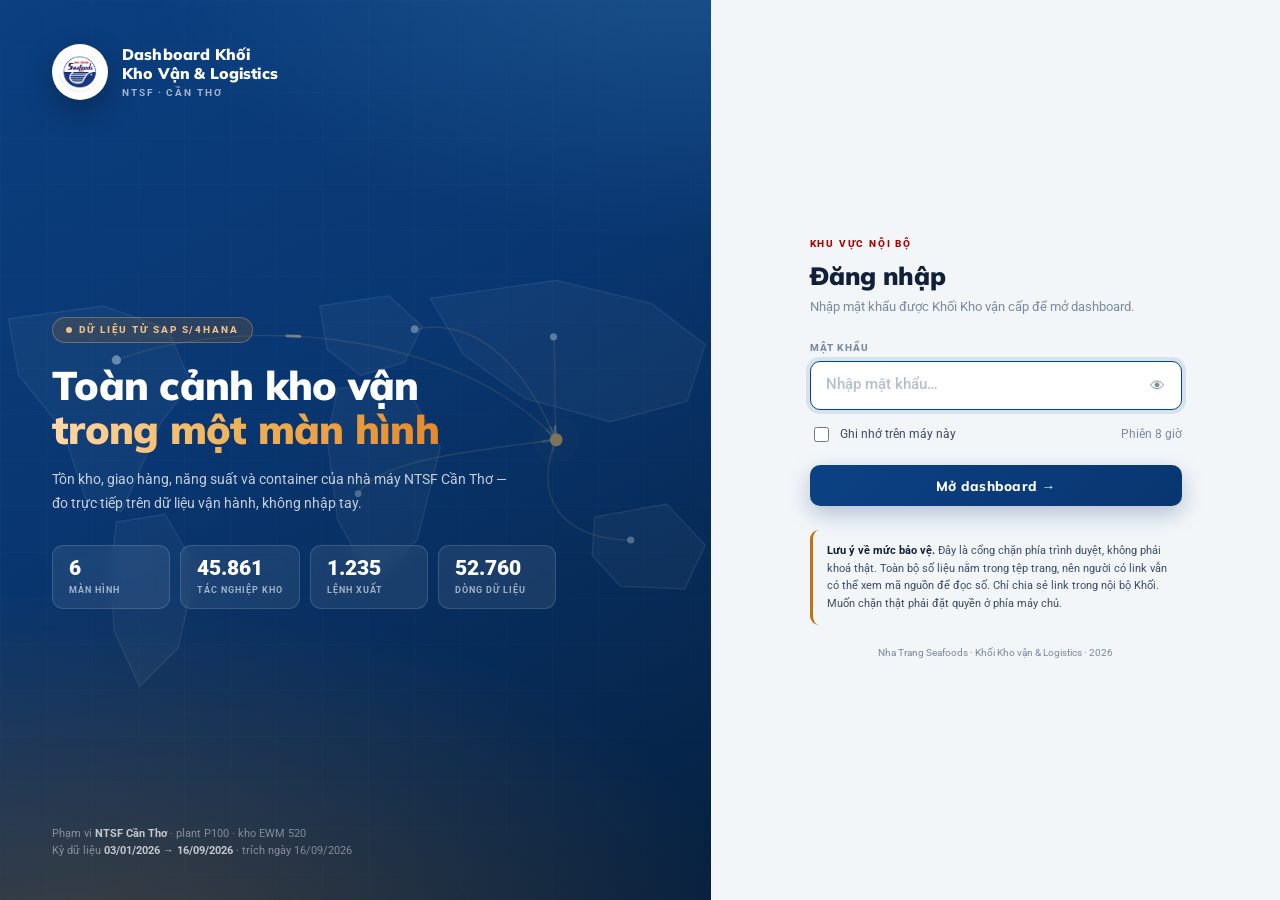
==== commit da627164: "Sua bien mau --card/--panel khong ton tai (31 cho); them man mo cho khung ghi chu; sua nhan cot am d" ====
--- a/index.html
+++ b/index.html
@@ -460,6 +460,69 @@
 .nav-item[aria-disabled="true"]{opacity:.62; cursor:default}
 .nav-item[aria-disabled="true"]:hover{background:transparent; color:var(--on-navy)}
 
+/* ═══ GHI CHÚ TẠI CHỖ ═══ */
+.note-pin{margin-left:8px;border:0;background:transparent;color:var(--ink-3);cursor:pointer;
+  font-size:13px;line-height:1;padding:2px 5px;border-radius:5px;opacity:.45;transition:opacity .15s,background .15s}
+.note-pin:hover{opacity:1;background:var(--surface-tint);color:var(--blue)}
+.card:hover .note-pin,.insight:hover .note-pin,.banner:hover .note-pin{opacity:.8}
+.banner .note-pin{color:rgba(255,255,255,.75)}
+.banner .note-pin:hover{background:rgba(255,255,255,.16);color:#fff}
+
+.note-fab{position:fixed;right:20px;bottom:20px;z-index:60;width:50px;height:50px;border:0;cursor:pointer;
+  border-radius:var(--r-pill);background:linear-gradient(135deg,#0B4183,#093670);color:#fff;font-size:20px;
+  box-shadow:0 8px 24px rgba(9,54,112,.34);transition:transform .15s,box-shadow .15s}
+.note-fab:hover{transform:translateY(-2px);box-shadow:0 12px 30px rgba(9,54,112,.42)}
+.note-count{position:absolute;top:-4px;right:-4px;min-width:20px;height:20px;border-radius:var(--r-pill);
+  background:var(--brand-red);color:#fff;font:800 11px/20px Roboto,sans-serif;padding:0 5px}
+.note-count:empty{display:none}
+
+/* Man mo phia sau, de khung ghi chu khong chim vao bieu do */
+.note-veil{position:fixed;inset:0;z-index:59;background:rgba(9,26,50,.34);
+  backdrop-filter:blur(2px);-webkit-backdrop-filter:blur(2px);display:none}
+.note-veil.on{display:block}
+.note-panel{position:fixed;right:20px;bottom:82px;z-index:61;width:min(380px,calc(100vw - 40px));
+  max-height:min(640px,calc(100vh - 120px));overflow:auto;
+  background:var(--surface);border:1px solid var(--line);
+  border-radius:var(--r-card);box-shadow:var(--sh-float);padding:14px 16px 16px;display:none}
+.note-panel.on{display:block}
+/* Man hinh hep: khung an ra gan full be rong, day len tren nut tron */
+@media (max-width:560px){
+  .note-panel{right:10px;left:10px;width:auto;bottom:76px;max-height:calc(100vh - 100px)}
+  .note-fab{right:14px;bottom:14px}
+}
+.note-head{display:flex;align-items:center;justify-content:space-between;margin-bottom:10px}
+.note-head b{font:800 14px/1.3 Mulish,sans-serif;color:var(--ink)}
+.note-x{border:0;background:transparent;color:var(--ink-3);cursor:pointer;font-size:15px;padding:3px 6px;border-radius:6px}
+.note-x:hover{background:var(--surface-tint);color:var(--ink)}
+.note-lb{display:block;font:800 9px/1 Roboto,sans-serif;letter-spacing:.13em;text-transform:uppercase;
+  color:var(--ink-3);margin:10px 0 5px}
+.note-at{background:var(--surface-tint);border-left:3px solid var(--c5);border-radius:6px;padding:7px 10px;
+  font:600 11.5px/1.45 Roboto,sans-serif;color:var(--ink-2)}
+.note-panel select,.note-panel textarea{width:100%;border:1.5px solid var(--line);border-radius:8px;
+  padding:8px 10px;font:400 12.5px/1.5 Roboto,sans-serif;color:var(--ink);background:var(--bg);outline:none;resize:vertical}
+.note-panel select:focus,.note-panel textarea:focus{border-color:var(--blue);background:var(--surface)}
+.note-save{width:100%;margin-top:10px;padding:10px;border:0;border-radius:8px;cursor:pointer;
+  background:linear-gradient(135deg,#0B4183,#093670);color:#fff;font:800 12.5px/1 Mulish,sans-serif}
+.note-save:hover{filter:brightness(1.08)}
+.note-msg{margin:8px 0 0;font:600 11px/1.4 Roboto,sans-serif;min-height:14px}
+.note-msg.ok{color:var(--good)} .note-msg.bad{color:var(--bad)}
+.note-list-head{display:flex;align-items:center;justify-content:space-between;margin:16px 0 8px;
+  padding-top:12px;border-top:1px solid var(--line)}
+.note-list-head b{font:800 12px/1 Mulish,sans-serif;color:var(--ink)}
+.note-mini{border:1px solid var(--line);background:var(--surface);color:var(--ink-2);cursor:pointer;
+  font:700 10px/1 Roboto,sans-serif;padding:5px 8px;border-radius:var(--r-pill);margin-left:5px}
+.note-mini:hover{background:var(--surface-tint);color:var(--ink)}
+.note-item{background:var(--surface-tint);border-radius:8px;padding:9px 11px;margin-bottom:7px}
+.note-item-top{display:flex;align-items:center;gap:7px;margin-bottom:4px}
+.note-tag{font:800 9px/1 Roboto,sans-serif;letter-spacing:.06em;text-transform:uppercase;
+  background:rgba(0,70,132,.12);color:var(--blue);padding:3px 6px;border-radius:var(--r-pill)}
+.note-when{font:400 9.5px/1 Roboto,sans-serif;color:var(--ink-3)}
+.note-del{margin-left:auto;border:0;background:transparent;color:var(--ink-3);cursor:pointer;font-size:11px;padding:2px 5px;border-radius:5px}
+.note-del:hover{background:rgba(180,35,24,.12);color:var(--bad)}
+.note-where{font:700 10px/1.35 Roboto,sans-serif;color:var(--ink-2);margin-bottom:3px}
+.note-body{font:400 11.5px/1.55 Roboto,sans-serif;color:var(--ink);white-space:pre-wrap}
+.note-empty{margin:0;font:400 11.5px/1.6 Roboto,sans-serif;color:var(--ink-3)}
+@media print{.note-fab,.note-panel,.note-veil,.note-pin{display:none !important}}
 </style>
 <script data-src="logo.js">
 window.NTSF_LOGO = '[data-uri]';
@@ -567,7 +630,182 @@
     if (last) bar.insertBefore(b, last); else bar.appendChild(b);
   }
 
-  function start() { buildSidebar(); wireChrome(); wireLogout(); }
+  /* ═══════════════════════════════════════════════════════
+     GHI CHÚ TẠI CHỖ
+     Gắn nút ✎ vào tiêu đề mọi thẻ. Bấm vào thì mở khung nhập,
+     ghi chú gắn sẵn tên màn và tên biểu đồ đang xem.
+     Lưu ở localStorage, đồng thời gửi về máy chủ cục bộ để ghi
+     ra thư mục ghi nhận. Chạy trên GitHub Pages thì không có
+     máy chủ, ghi chú vẫn giữ trong máy và tải về được.
+     ═══════════════════════════════════════════════════════ */
+  var NOTE_KEY = 'ntsf_ghi_chu';
+  var LOAI = ['Câu hỏi', 'Sửa số liệu', 'Thêm chỉ số', 'Góp ý giao diện', 'Việc cần làm'];
+
+  function docGhiChu() {
+    try { return JSON.parse(localStorage.getItem(NOTE_KEY)) || []; } catch (e) { return []; }
+  }
+  function luuGhiChu(list) {
+    try { localStorage.setItem(NOTE_KEY, JSON.stringify(list)); return true; } catch (e) { return false; }
+  }
+  function tenMan() {
+    var h = document.querySelector('.topbar h1');
+    return h ? h.textContent.trim() : (document.body.dataset.page || 'Không rõ');
+  }
+  function guiVeMayChu(note) {
+    /* Chỉ thử khi mở qua máy chủ cục bộ. Thất bại thì im lặng — ghi chú đã nằm trong máy rồi. */
+    if (location.protocol !== 'http:') return Promise.resolve(false);
+    return fetch('/__ghi-chu', {
+      method: 'POST',
+      headers: { 'Content-Type': 'application/json' },
+      body: JSON.stringify(note)
+    }).then(function (r) { return r.ok; }).catch(function () { return false; });
+  }
+
+  function buildNoteUi() {
+    if (document.getElementById('ghiChuPanel')) return;
+
+    var wrap = document.createElement('div');
+    wrap.innerHTML =
+      '<button class="note-fab" id="noteFab" type="button" title="Ghi chú">✎<span class="note-count" id="noteCount"></span></button>'
+      + '<div class="note-veil" id="noteVeil"></div>'
+      + '<div class="note-panel" id="ghiChuPanel" role="dialog" aria-modal="true" aria-label="Ghi chú">'
+      +   '<div class="note-head"><b>Ghi chú khi xem báo cáo</b>'
+      +     '<button class="note-x" id="noteClose" type="button" aria-label="Đóng">✕</button></div>'
+      +   '<div class="note-form">'
+      +     '<label class="note-lb">Vị trí</label>'
+      +     '<div class="note-at" id="noteAt">—</div>'
+      +     '<label class="note-lb" for="noteLoai">Loại</label>'
+      +     '<select id="noteLoai">' + LOAI.map(function (x) { return '<option>' + x + '</option>'; }).join('') + '</select>'
+      +     '<label class="note-lb" for="noteText">Nội dung</label>'
+      +     '<textarea id="noteText" rows="4" placeholder="Ví dụ: biểu đồ này nên tách riêng nhóm Z401, và cho tôi xem cả số tháng trước."></textarea>'
+      +     '<button class="note-save" id="noteSave" type="button">Lưu ghi chú</button>'
+      +     '<p class="note-msg" id="noteMsg"></p>'
+      +   '</div>'
+      +   '<div class="note-list-head"><b>Đã ghi</b>'
+      +     '<span><button class="note-mini" id="noteExport" type="button">⤓ Tải về (.md)</button>'
+      +     '<button class="note-mini" id="noteClear" type="button">Xoá hết</button></span></div>'
+      +   '<div class="note-list" id="noteList"></div>'
+      + '</div>';
+    while (wrap.firstChild) document.body.appendChild(wrap.firstChild);
+
+    var panel = document.getElementById('ghiChuPanel');
+    var atEl = document.getElementById('noteAt');
+    var msg = document.getElementById('noteMsg');
+    var viTri = 'Toàn trang';
+
+    var veil = document.getElementById('noteVeil');
+    function moPanel(muc) {
+      viTri = muc || 'Toàn trang';
+      atEl.textContent = tenMan() + ' › ' + viTri;
+      panel.classList.add('on'); veil.classList.add('on');
+      msg.textContent = '';
+      document.getElementById('noteText').focus();
+    }
+    function dongPanel() { panel.classList.remove('on'); veil.classList.remove('on'); }
+    veil.addEventListener('click', dongPanel);
+
+    function veDanhSach() {
+      var list = docGhiChu();
+      document.getElementById('noteCount').textContent = list.length ? list.length : '';
+      document.getElementById('noteList').innerHTML = list.length
+        ? list.slice().reverse().map(function (n, i) {
+            var idx = list.length - 1 - i;
+            return '<div class="note-item"><div class="note-item-top">'
+              + '<span class="note-tag">' + n.loai + '</span>'
+              + '<span class="note-when">' + n.luc + '</span>'
+              + '<button class="note-del" data-i="' + idx + '" type="button" aria-label="Xoá">✕</button></div>'
+              + '<div class="note-where">' + n.man + ' › ' + n.muc + '</div>'
+              + '<div class="note-body">' + n.noiDung.replace(/[<>&]/g, function (c) {
+                  return { '<': '&lt;', '>': '&gt;', '&': '&amp;' }[c]; }) + '</div></div>';
+          }).join('')
+        : '<p class="note-empty">Chưa có ghi chú nào. Bấm nút ✎ cạnh tiêu đề bất kỳ biểu đồ nào để ghi.</p>';
+    }
+
+    /* Gắn nút ✎ vào tiêu đề các thẻ */
+    function ganNut() {
+      var tieuDe = document.querySelectorAll('.card > h3, .insight > h4, .banner > h2');
+      Array.prototype.forEach.call(tieuDe, function (h) {
+        if (h.querySelector('.note-pin')) return;
+        var b = document.createElement('button');
+        b.className = 'note-pin'; b.type = 'button';
+        b.title = 'Ghi chú cho mục này'; b.textContent = '✎';
+        b.addEventListener('click', function (e) {
+          e.stopPropagation();
+          /* Bỏ nhãn tag và chính nút ✎ ra khỏi tên vị trí, nếu không
+             chuỗi sẽ dính thêm chữ như "Toàn kỳ" hay "CC-04". */
+          var c = h.cloneNode(true);
+          Array.prototype.forEach.call(c.querySelectorAll('.tag, .note-pin'), function (x) { x.remove(); });
+          moPanel(c.textContent.replace('✎', '').replace(/\s+/g, ' ').trim());
+        });
+        h.appendChild(b);
+      });
+    }
+    ganNut();
+    /* Biểu đồ vẽ lại không đụng tới tiêu đề, nhưng trang có thể dựng thẻ động */
+    setTimeout(ganNut, 1200);
+
+    document.getElementById('noteFab').addEventListener('click', function () {
+      if (panel.classList.contains('on')) dongPanel(); else moPanel('Toàn trang');
+    });
+    document.getElementById('noteClose').addEventListener('click', dongPanel);
+
+    document.getElementById('noteSave').addEventListener('click', function () {
+      var txt = document.getElementById('noteText').value.trim();
+      if (!txt) { msg.textContent = 'Chưa nhập nội dung.'; msg.className = 'note-msg bad'; return; }
+      var n = {
+        luc: new Date().toLocaleString('vi-VN'),
+        man: tenMan(),
+        muc: viTri,
+        loai: document.getElementById('noteLoai').value,
+        noiDung: txt,
+        trang: location.pathname.split('/').pop() || 'index.html'
+      };
+      var list = docGhiChu(); list.push(n);
+      if (!luuGhiChu(list)) {
+        msg.textContent = 'Trình duyệt chặn bộ nhớ cục bộ nên không lưu được.';
+        msg.className = 'note-msg bad'; return;
+      }
+      document.getElementById('noteText').value = '';
+      veDanhSach();
+      msg.textContent = 'Đã lưu trong máy.'; msg.className = 'note-msg ok';
+      guiVeMayChu(n).then(function (ok) {
+        if (ok) { msg.textContent = 'Đã lưu và ghi vào thư mục ghi nhận.'; msg.className = 'note-msg ok'; }
+      });
+    });
+
+    document.getElementById('noteList').addEventListener('click', function (e) {
+      var b = e.target.closest('.note-del'); if (!b) return;
+      var list = docGhiChu(); list.splice(+b.dataset.i, 1); luuGhiChu(list); veDanhSach();
+    });
+
+    document.getElementById('noteClear').addEventListener('click', function () {
+      if (!docGhiChu().length) return;
+      if (confirm('Xoá toàn bộ ghi chú đang lưu trong máy?')) { luuGhiChu([]); veDanhSach(); }
+    });
+
+    document.getElementById('noteExport').addEventListener('click', function () {
+      var list = docGhiChu();
+      if (!list.length) { msg.textContent = 'Chưa có ghi chú nào để tải.'; msg.className = 'note-msg bad'; return; }
+      var md = '# Ghi nhận từ Dashboard Kho vận & Logistics\n\n'
+        + 'Xuất lúc ' + new Date().toLocaleString('vi-VN') + ' · ' + list.length + ' ghi chú\n\n';
+      list.forEach(function (n, i) {
+        md += '## ' + (i + 1) + '. [' + n.loai + '] ' + n.man + ' › ' + n.muc + '\n\n'
+           + '- Thời điểm: ' + n.luc + '\n- Trang: `' + n.trang + '`\n\n' + n.noiDung + '\n\n';
+      });
+      var a = document.createElement('a');
+      a.href = URL.createObjectURL(new Blob([md], { type: 'text/markdown;charset=utf-8' }));
+      a.download = 'ghi-nhan-dashboard-' + new Date().toISOString().slice(0, 10) + '.md';
+      a.click(); URL.revokeObjectURL(a.href);
+    });
+
+    document.addEventListener('keydown', function (e) {
+      if (e.key === 'Escape' && panel.classList.contains('on')) dongPanel();
+    });
+
+    veDanhSach();
+  }
+
+  function start() { buildSidebar(); wireChrome(); wireLogout(); buildNoteUi(); }
 
   if (document.readyState === 'loading') document.addEventListener('DOMContentLoaded', start);
   else start();
@@ -784,11 +1022,11 @@
       <section class="grid2">
         <article class="card">
           <h3>Tồn kho cuối kỳ theo tháng</h3>
-          <p class="how">Đường xanh = tồn kho cuối mỗi tháng (tấn) · nét đứt = sức chứa danh nghĩa 6.444,6 tấn theo hồ sơ layout kho · vùng tô đỏ = phần vượt sức chứa</p>
+          <p class="how">Đường đậm = tồn <b>9 kho lạnh thành phẩm</b>, đây mới là phần so được với sức chứa · đường đứt nhạt = tồn toàn bộ 64 kho, gồm cả trại nuôi và vật tư nên <b>không so với sức chứa được</b> · nét đứt = sức chứa thiết kế 6.444,6 tấn theo hồ sơ layout kho · dải xanh = khoảng cam kết 80–90%</p>
           <div class="legend">
-            <span><i class="swatch line" style="background:var(--c1)"></i>Tồn cuối kỳ</span>
-            <span><i class="swatch dash"></i>Sức chứa 6.444,6 t</span>
-            <span><i class="swatch" style="background:var(--bad)"></i>Vượt sức chứa</span>
+            <span><i class="swatch line" style="background:var(--c1)"></i>Kho lạnh thành phẩm</span>
+            <span><i class="swatch line" style="background:var(--c3)"></i>Toàn bộ 64 kho</span>
+            <span><i class="swatch dash"></i>Sức chứa thiết kế</span>
           </div>
           <div class="chart" id="chStock"></div>
         </article>
@@ -886,7 +1124,7 @@
       <section class="insight">
         <h4>Kết luận kỳ gần nhất</h4>
         <p><span class="formula">Δ Tồn kho T8 = +1.162 tấn = Nhập 27.359 t − Xuất 26.197 t</span></p>
-        <p>Tồn kho tăng <b>4 tháng liên tiếp</b> từ tháng 5 đến tháng 8, đẩy mức lấp đầy từ <b>62,9%</b> (tháng 3) lên <b>109,5%</b> (tháng 8) — tức <b>vượt sức chứa danh nghĩa</b> của kho. Tháng 9 đã hạ về 95,5% nhờ xuất nhiều hơn nhập.</p>
+        <p>Tồn kho lạnh thành phẩm tăng <b>4 tháng liên tiếp</b> từ tháng 5 đến tháng 8, đẩy mức lấp đầy từ <b>41,1%</b> (tháng 3) lên đỉnh <b>67,7%</b> (tháng 7) rồi đứng quanh mức đó. <b>Chưa tháng nào chạm ngưỡng cam kết dưới là 80%</b> — toàn khối 9 kho lạnh còn trống hơn 2.100 tấn. Nhưng riêng <b>Kho 4000 đang vượt trần 107,2%</b>: sức chứa còn dư nhưng không nằm đúng chỗ đang cần.</p>
         <p>Cùng lúc, giao hàng đúng hạn cải thiện mạnh từ <b>5,6%</b> lên <b>52,7%</b> — diễn biến điển hình của giai đoạn ổn định sau khi ERP đi vào vận hành, chưa phải mức chấp nhận được so với mục tiêu 95%.</p>
         <p>Quy ra tiền, kho đang giữ <b>440,3 tỷ đồng</b> giá trị hàng. Mức độ tập trung rất cao: <b>105 mã</b> — đúng <b>3%</b> danh mục — chiếm <b>71,3%</b> giá trị. Trong đó có <b>26,0 tỷ</b> nằm ở <b>20 mã gần như không luân chuyển</b>, mã tệ nhất chỉ quay <b>0,04 vòng</b> trong 8,5 tháng.</p>
         <p class="act">Gợi ý hành động: hai việc song song. Một, rà soát 1.086 lệnh xuất còn treo tương đương 18.923 tấn — gấp 3,1 lần tồn kho thực có, phần lớn nhiều khả năng là chứng từ chưa được đóng chứ không phải đơn chờ giao thật. Hai, xử lý 26,0 tỷ vốn đọng: giao Phòng Quản lý Kho và Kinh doanh phân loại từng mã trong tháng 10 thành đẩy giá, hạ phẩm cấp, hoặc thanh lý.</p>
@@ -930,6 +1168,9 @@
 let M = M_ALL.slice();
 const CAP    = 6444.6;                    // sức chứa danh nghĩa (tấn) — KVL-KHO-DM-02
 const _stockE = [4914.5,4718.8,4051.5,4241.3,5173.7,5581.5,5834.3,7054.4,6153.4];
+/* Ton CHI trong 9 kho lanh thanh pham - tu so dung cua CC-04.
+   _stockE la ton toan bo 64 kho, gom ca trai nuoi va vat tu, KHONG so voi CAP duoc. */
+const _stockFG = [2985.1,2688.5,2647.6,2621.2,2934.8,3488.5,4360.7,4334.4,4312.2];
 const _stockS = [6108.7,4937.0,4867.1,4298.9,4405.3,4818.5,5678.5,5892.5,6967.8];
 const _recv   = [36192.9,21735.0,38414.3,36414.4,45400.8,38249.1,37880.8,27358.7,8968.9];
 const _issue  = [37387.1,21953.2,39229.9,36472.1,44632.5,37486.1,37724.9,26196.9,9783.3];
@@ -947,6 +1188,7 @@
 const _shipped= [2570.4,1442.0,2847.1,2647.6,2645.0,2895.5,2774.3,1941.4,628.7];
 
 /* Lát cắt động — tinhLai() gán lại mỗi khi đổi phạm vi */
+let stockFG=[];
 let stockE=[], stockS=[], recv=[], issue=[], otd=[], otdN=[], otdOk=[], otdMed=[],
     tasks=[], pick=[], trans=[], thru=[], days=[], shipped=[], net=[];
 
@@ -1014,7 +1256,7 @@
   const mi = NTSF_RANGE.thangTrongKy(R);        /* chỉ số tháng 0..8 */
   const lay = a => mi.map(i=>a[i]);
   M = mi.map(i=>M_ALL[i]);
-  stockE=lay(_stockE); stockS=lay(_stockS); recv=lay(_recv); issue=lay(_issue);
+  stockE=lay(_stockE); stockS=lay(_stockS); recv=lay(_recv); issue=lay(_issue); stockFG=lay(_stockFG);
   otd=lay(_otd); otdN=lay(_otdN); otdOk=lay(_otdOk); otdMed=lay(_otdMed);
   tasks=lay(_tasks); pick=lay(_pick); trans=lay(_trans); thru=lay(_thru);
   days=lay(_days); shipped=lay(_shipped); net=lay(_net);
@@ -1040,7 +1282,8 @@
   /* 3. Tồn kho: luôn là số chốt cuối tháng cuối cùng trong phạm vi */
   S.thangCuoi = mi[mi.length-1];
   S.tonCuoi   = _stockE[S.thangCuoi];
-  S.lapDay    = S.tonCuoi/CAP*100;
+  S.tonFG     = _stockFG[S.thangCuoi];
+  S.lapDay    = S.tonFG/CAP*100;
   S.nhap      = Math.round(recv.reduce((a,b)=>a+b,0)*10)/10;
   S.xuat      = Math.round(issue.reduce((a,b)=>a+b,0)*10)/10;
   S.rong      = Math.round((S.nhap-S.xuat)*10)/10;
@@ -1095,11 +1338,100 @@
 }
 function hitzones(svg,X,band,handler){
   M.forEach((m,i)=>{
-    const r = el('rect',{x:X(i)-band/2,y:PAD.t,width:band,height:IH,fill:'transparent',class:'hitbox'});
+    const r = el('rect',{x:X(i)-band/2,y:PAD.t,width:band,height:IH,fill:'transparent',class:'hitbox',
+      style:'cursor:pointer'});
     r.addEventListener('mousemove',e=>handler(e,i));
     r.addEventListener('mouseleave',hideTip);
+    r.addEventListener('click',()=>{ hideTip(); moThang(i); });
     svg.appendChild(r);
   });
+}
+
+/* ═══ ĐÀO SÂU MỘT THÁNG — xuống tới từng ngày ═══ */
+function moThang(i){
+  const thang = M[i];                       /* '01'..'09' */
+  const mi = +thang - 1;
+  const ngay = WD.filter(x=>x.d.getMonth()===mi);
+  if(!ngay.length) return;
+  const co  = ngay.filter(x=>x.tk>0);
+  const coC = ngay.filter(x=>x.ct>0);
+  const tk=ngay.reduce((a,x)=>a+x.tk,0), tn=ngay.reduce((a,x)=>a+x.tn,0);
+  const ct=ngay.reduce((a,x)=>a+x.ct,0),  cn=ngay.reduce((a,x)=>a+x.cn,0);
+  const oo=ngay.reduce((a,x)=>a+x.oo,0),  ot=ngay.reduce((a,x)=>a+x.ot,0);
+  const tbTan = co.length?tn/co.length:0;
+  const banNhat=[...co].sort((a,b)=>b.tn-a.tn)[0];
+  const tonCuoi=_stockFG[mi], lapDay=tonCuoi/CAP*100;
+
+  lastFocus=document.activeElement;
+  document.getElementById('mEyebrow').textContent='Tổng quan · NTSF · tháng '+thang+'/2026';
+  document.getElementById('mTitle').innerHTML='Tháng '+thang+'/2026 <span>'+co.length+' ngày có phát sinh</span>';
+  mBody.innerHTML =
+      attrs([['Sản lượng xử lý',vi(tn,1),'tấn'],['Bình quân ngày',vi(tbTan,1),'tấn'],
+             ['Tác nghiệp kho',vi(tk),'lệnh'],['Ngày có phát sinh',vi(co.length)],
+             ['Container xuất',vi(ct)],['Khối lượng giao',vi(cn,1),'tấn'],
+             ['Giao đúng hạn',ot?vi(oo/ot*100,1)+'%':'—'],['Dòng tới hạn',vi(ot)],
+             ['Tồn kho lạnh cuối tháng',vi(tonCuoi,1),'tấn'],['Mức lấp đầy',vi(lapDay,1)+'%']])
+
+    + `<div class="card"><h3>Sản lượng xử lý từng ngày trong tháng</h3>
+        <p class="how">Cột đậm = trên mức bình quân ${vi(tbTan,1)} tấn của chính tháng này · nét đứt = mức bình quân</p>
+        <div class="chart" id="dThangTan"></div></div>`
+
+    + `<div class="card"><h3>Container xuất từng ngày</h3>
+        <p class="how">Ngày không có cột là ngày không xuất container · ${vi(coC.length)} trên ${vi(ngay.length)} ngày có xuất hàng</p>
+        <div class="chart" id="dThangCont"></div></div>`
+
+    + miniTable(['Ngày','Sản lượng','Tác nghiệp','Container','Khối lượng giao','Đúng hạn'],
+        [...ngay].sort((a,b)=>b.tn-a.tn).slice(0,15).map(x=>[
+          NTSF_RANGE.vn(x.d), vi(x.tn,1)+' t', vi(x.tk)+' lệnh',
+          x.ct?vi(x.ct):'—', x.cn?vi(x.cn,1)+' t':'—',
+          x.ot?vi(x.oo/x.ot*100,0)+'%':'—']))
+
+    + `<div class="insight"><h4>Nhận định</h4>
+        <p><span class="formula">${vi(tn,1)} tấn ÷ ${vi(co.length)} ngày = ${vi(tbTan,1)} tấn mỗi ngày</span></p>
+        <p>Ngày bận nhất là <b>${banNhat?NTSF_RANGE.vn(banNhat.d):'—'}</b> với <b>${banNhat?vi(banNhat.tn,1):'—'} tấn</b>, gấp <b>${banNhat&&tbTan?vi(banNhat.tn/tbTan,1):'—'} lần</b> mức bình quân của tháng.</p>
+        <p>Tháng này xuất <b>${vi(ct)} container</b> trong <b>${vi(coC.length)} ngày</b>, tức bình quân <b>${coC.length?vi(ct/coC.length,1):'—'} container</b> mỗi ngày có xuất hàng.</p>
+        <p class="act">Gợi ý hành động: đối chiếu ngày bận nhất với lịch tàu trong tháng — nếu các đỉnh dồn vào vài ngày thì nên giãn lịch đóng hàng thay vì tăng người.</p></div>`
+
+    + `<p class="how" style="margin-top:12px">Số theo ngày lấy từ bảng dữ liệu ngày của SAP. <b>Tồn kho chỉ có số chốt cuối tháng</b> nên không có đường tồn theo ngày. Muốn xuống tới từng lô thì xem màn <b>Tồn kho</b>.</p>`;
+
+  scrim.classList.add('on'); document.body.style.overflow='hidden';
+
+  const nhan=ngay.map(x=>NTSF_RANGE.vnNgan(x.d));
+  const buoc=Math.max(1,Math.ceil(ngay.length/15));
+  barsMini('dThangTan',ngay.map(x=>x.tn),nhan,buoc,tbTan,
+    (v)=>v>=tbTan?css('--c1'):css('--c3'),
+    (k)=>({t:'Ngày '+NTSF_RANGE.vn(ngay[k].d),rows:[['Sản lượng',vi(ngay[k].tn,1)+' t'],
+      ['Tác nghiệp',vi(ngay[k].tk)+' lệnh'],['Container',vi(ngay[k].ct)]]}));
+  barsMini('dThangCont',ngay.map(x=>x.ct),nhan,buoc,null,
+    ()=>css('--c5'),
+    (k)=>({t:'Ngày '+NTSF_RANGE.vn(ngay[k].d),rows:[['Container',vi(ngay[k].ct)],
+      ['Khối lượng',vi(ngay[k].cn,1)+' t']]}));
+  document.getElementById('mClose').focus();
+}
+
+/* Cột đơn giản dùng trong modal tháng */
+function barsMini(id,vals,nhan,buoc,ref,mau,tipFn){
+  const box=document.getElementById(id); if(!box)return; box.innerHTML='';
+  const W=900,H=260,P={t:22,r:16,b:34,l:44},IW=W-P.l-P.r,IH=H-P.t-P.b;
+  const max=Math.max(1,Math.ceil(Math.max(...vals)/10)*10);
+  const band=IW/vals.length, X=k=>P.l+band*(k+0.5), Y=v=>P.t+IH-IH*v/max;
+  const svg=el('svg',{viewBox:`0 0 ${W} ${H}`,role:'img'});
+  for(let k=0;k<=4;k++){const v=max*k/4,y=Y(v);
+    svg.appendChild(el('line',{x1:P.l,x2:W-P.r,y1:y,y2:y,stroke:css('--line-soft')}));
+    const t=el('text',{x:P.l-7,y:y+3.5,'text-anchor':'end','font-size':9,fill:css('--ink-3'),'font-family':'Roboto,sans-serif'});
+    t.textContent=vi(v); svg.appendChild(t);}
+  if(ref!=null){const y=Y(ref);
+    svg.appendChild(el('line',{x1:P.l,x2:W-P.r,y1:y,y2:y,stroke:css('--ink-3'),'stroke-width':1.8,'stroke-dasharray':'6 4'}));}
+  const bw=Math.min(26,band-4);
+  vals.forEach((v,k)=>{
+    if(v>0) svg.appendChild(el('rect',{x:X(k)-bw/2,y:Y(v),width:bw,height:Math.max(1.5,Y(0)-Y(v)),rx:2,fill:mau(v,k)}));
+    if(k%buoc===0){
+      const lb=el('text',{x:X(k),y:H-P.b+15,'text-anchor':'middle','font-size':9,fill:css('--ink-3'),'font-family':'Roboto,sans-serif'});
+      lb.textContent=nhan[k]; svg.appendChild(lb);}
+    const hz=el('rect',{x:X(k)-band/2,y:P.t,width:band,height:IH,fill:'transparent',class:'hitbox'});
+    hz.addEventListener('mousemove',e=>{const d=tipFn(k); showTip(e,d.t,d.rows);});
+    hz.addEventListener('mouseleave',hideTip); svg.appendChild(hz);});
+  box.appendChild(svg);
 }
 
 /* —— Tồn kho: đường + ngưỡng + vùng vượt —— */
@@ -1107,38 +1439,42 @@
   const box = document.getElementById('chStock'); box.innerHTML='';
   const max = Math.max(8000, Math.ceil(Math.max(...stockE,CAP)/1000)*1000);
   const {svg,X,Y,band} = frame(4,v=>vi(v/1000,0)+'k',max);
-  // vùng vượt sức chứa
+  // dải xanh = khoảng cam kết 80-90% sức chứa
+  const y80=Y(CAP*0.8), y90=Y(CAP*0.9);
+  svg.appendChild(el('rect',{x:PAD.l,y:y90,width:IW,height:y80-y90,fill:css('--good'),opacity:.10}));
+  // đường sức chứa thiết kế — chỉ áp cho 9 kho lạnh thành phẩm
   const capY = Y(CAP);
-  svg.appendChild(el('rect',{x:PAD.l,y:PAD.t,width:IW,height:capY-PAD.t,fill:css('--bad'),opacity:.055}));
-  // vùng dưới đường
-  let area = `M ${X(0)} ${Y(stockE[0])}`;
-  stockE.forEach((v,i)=>{ if(i) area += ` L ${X(i)} ${Y(v)}`; });
+  svg.appendChild(el('line',{x1:PAD.l,x2:W-PAD.r,y1:capY,y2:capY,stroke:css('--ink-3'),'stroke-width':2,'stroke-dasharray':'6 4'}));
+  const ct = el('text',{x:PAD.l+5,y:capY-6,'text-anchor':'start','font-size':9,'font-weight':700,fill:css('--ink-2'),'font-family':'Roboto,sans-serif'});
+  ct.textContent='Sức chứa kho lạnh 6.445 t'; svg.appendChild(ct);
+  // tồn toàn bộ 64 kho — tham chiếu, vẽ mờ, KHÔNG so với đường sức chứa
+  let dAll=''; stockE.forEach((v,i)=> dAll += (i?' L ':'M ')+X(i)+' '+Y(v));
+  svg.appendChild(el('path',{d:dAll,fill:'none',stroke:css('--c3'),'stroke-width':1.6,'stroke-dasharray':'4 3'}));
+  // tồn 9 kho lạnh thành phẩm — đường chính
+  let area = `M ${X(0)} ${Y(stockFG[0])}`;
+  stockFG.forEach((v,i)=>{ if(i) area += ` L ${X(i)} ${Y(v)}`; });
   area += ` L ${X(M.length-1)} ${Y(0)} L ${X(0)} ${Y(0)} Z`;
   svg.appendChild(el('path',{d:area,fill:css('--c1'),opacity:.10}));
-  // đường ngưỡng
-  svg.appendChild(el('line',{x1:PAD.l,x2:W-PAD.r,y1:capY,y2:capY,stroke:css('--ink-3'),'stroke-width':2,'stroke-dasharray':'6 4'}));
-  const ct = el('text',{x:PAD.l+5,y:capY-6,'text-anchor':'start','font-size':9,'font-weight':700,fill:css('--ink-2'),'font-family':'Roboto,sans-serif'});
-  ct.textContent='Sức chứa 6.445 t'; svg.appendChild(ct);
-  // đường dữ liệu
   let d = '';
-  stockE.forEach((v,i)=> d += (i?' L ':'M ')+X(i)+' '+Y(v));
+  stockFG.forEach((v,i)=> d += (i?' L ':'M ')+X(i)+' '+Y(v));
   svg.appendChild(el('path',{d,fill:'none',stroke:css('--c1'),'stroke-width':2.5,'stroke-linejoin':'round','stroke-linecap':'round'}));
-  stockE.forEach((v,i)=>{
+  stockFG.forEach((v,i)=>{
     const over = v>CAP;
     svg.appendChild(el('circle',{cx:X(i),cy:Y(v),r:over?5.5:4,
       fill:over?css('--bad'):css('--surface'),stroke:over?css('--surface'):css('--c1'),'stroke-width':2.5}));
   });
-  // nhãn: điểm vượt sức chứa đặt trên, điểm cuối đặt dưới để không chạm nhau
-  [[7,-13],[8,20]].forEach(([i,dy])=>{
-    const t = el('text',{x:X(i),y:Y(stockE[i])+dy,'text-anchor':'middle','font-size':10,'font-weight':800,
-      fill:stockE[i]>CAP?css('--bad'):css('--ink'),'font-family':'Roboto,sans-serif'});
-    t.textContent = vi(stockE[i],0)+' t'; svg.appendChild(t);
-  });
+  if(M.length>1){
+    const iL=M.length-1;
+    const t = el('text',{x:X(iL),y:Y(stockFG[iL])-13,'text-anchor':'middle','font-size':10,'font-weight':800,
+      fill:css('--ink'),'font-family':'Roboto,sans-serif'});
+    t.textContent = vi(stockFG[iL],0)+' t'; svg.appendChild(t);
+  }
   xAxis(svg,X);
   hitzones(svg,X,band,(e,i)=>showTip(e,'Tháng '+M[i]+'/2026',[
-    ['Tồn cuối kỳ', vi(stockE[i],1)+' t'],
-    ['Mức lấp đầy', vi(stockE[i]/CAP*100,1)+'%'],
-    ['Tồn đầu kỳ', vi(stockS[i],1)+' t']
+    ['Kho lạnh thành phẩm', vi(stockFG[i],1)+' t'],
+    ['Mức lấp đầy', vi(stockFG[i]/CAP*100,1)+'%'],
+    ['Tồn toàn bộ 64 kho', vi(stockE[i],1)+' t'],
+    ['Ngoài kho lạnh', vi(stockE[i]-stockFG[i],1)+' t']
   ]));
   box.appendChild(svg);
 }
@@ -1175,8 +1511,12 @@
   M.forEach((m,i)=>{
     const v = net[i], y = v>=0?Y(v):zero, h = Math.max(2,Math.abs(zero-Y(v)));
     svg.appendChild(el('rect',{x:X(i)-bw/2,y,width:bw,height:h,rx:3,fill:v>=0?css('--warn'):css('--c2')}));
-    const t = el('text',{x:X(i),y:v>=0?y-6:y+h+12,'text-anchor':'middle','font-size':9,'font-weight':700,
-      fill:css('--ink-2'),'font-family':'Roboto,sans-serif'});
+    /* Cột âm đủ cao thì đặt nhãn BÊN TRONG cột ngay dưới vạch 0, chữ trắng.
+       Đặt dưới đáy cột sẽ đè lên nhãn tháng khi cột chạm đáy khung. */
+    const trongCot = v<0 && h>=20;
+    const t = el('text',{x:X(i),y:v>=0?y-6:(trongCot?zero+12:y+h+12),'text-anchor':'middle',
+      'font-size':9,'font-weight':700,
+      fill:trongCot?'#fff':css('--ink-2'),'font-family':'Roboto,sans-serif'});
     t.textContent=(v>=0?'+':'')+vi(v,0); svg.appendChild(t);
   });
   xAxis(svg,X);
@@ -1361,12 +1701,13 @@
    prev:'Chuẩn ngành: 30–60 ngày', cmp:'▲ Trong ngưỡng', cls:'up',
    formula:'Tồn TP bình quân ÷ giá trị xuất mỗi ngày · số toàn kỳ',
    mini:'doh'},
-  {k:'fill', lbl:'Mức lấp đầy kho', val:vi(fill,1), unit:'%',
+  {k:'fill', lbl:'Mức lấp đầy kho lạnh', val:vi(fill,1), unit:'%',
    tag:'CC-04', tagType:'kpi-code',
-   prev:'Chốt cuối tháng '+M[n-1], cls:fillTr!=null&&fill<fillTr?'up':'flat',
-   cmp:fillTr!=null?(fill>=fillTr?'▲ +':'▼ ')+vi(fill-fillTr,1)+' điểm %':'Chốt cuối kỳ',
-   formula:'Tồn cuối kỳ ÷ sức chứa 6.444,6 t',
-   sp:stockE.length>1?stockE.map(v=>v/CAP*100):[fill,fill], spc:'--c1'},
+   prev:vi(S.tonFG,1)+' / 6.444,6 t · 9 kho lạnh',
+   cls:fill<80?'down':(fill>90?'down':'up'),
+   cmp:fill<80?'▼ dưới ngưỡng 80%':(fill>90?'▲ trên ngưỡng 90%':'▲ Trong ngưỡng'),
+   formula:'Tồn 9 kho lạnh thành phẩm ÷ sức chứa thiết kế 6.444,6 t',
+   sp:stockFG.length>1?stockFG.map(v=>v/CAP*100):[fill,fill], spc:'--c1'},
   {k:'stock', lbl:'Tồn kho cuối kỳ', val:vi(S.tonCuoi,0), unit:'tấn',
    tag:'Vận hành', tagType:'ops',
    prev:'Chốt cuối tháng '+M[n-1], cls:dTon!=null&&dTon<0?'up':'flat',
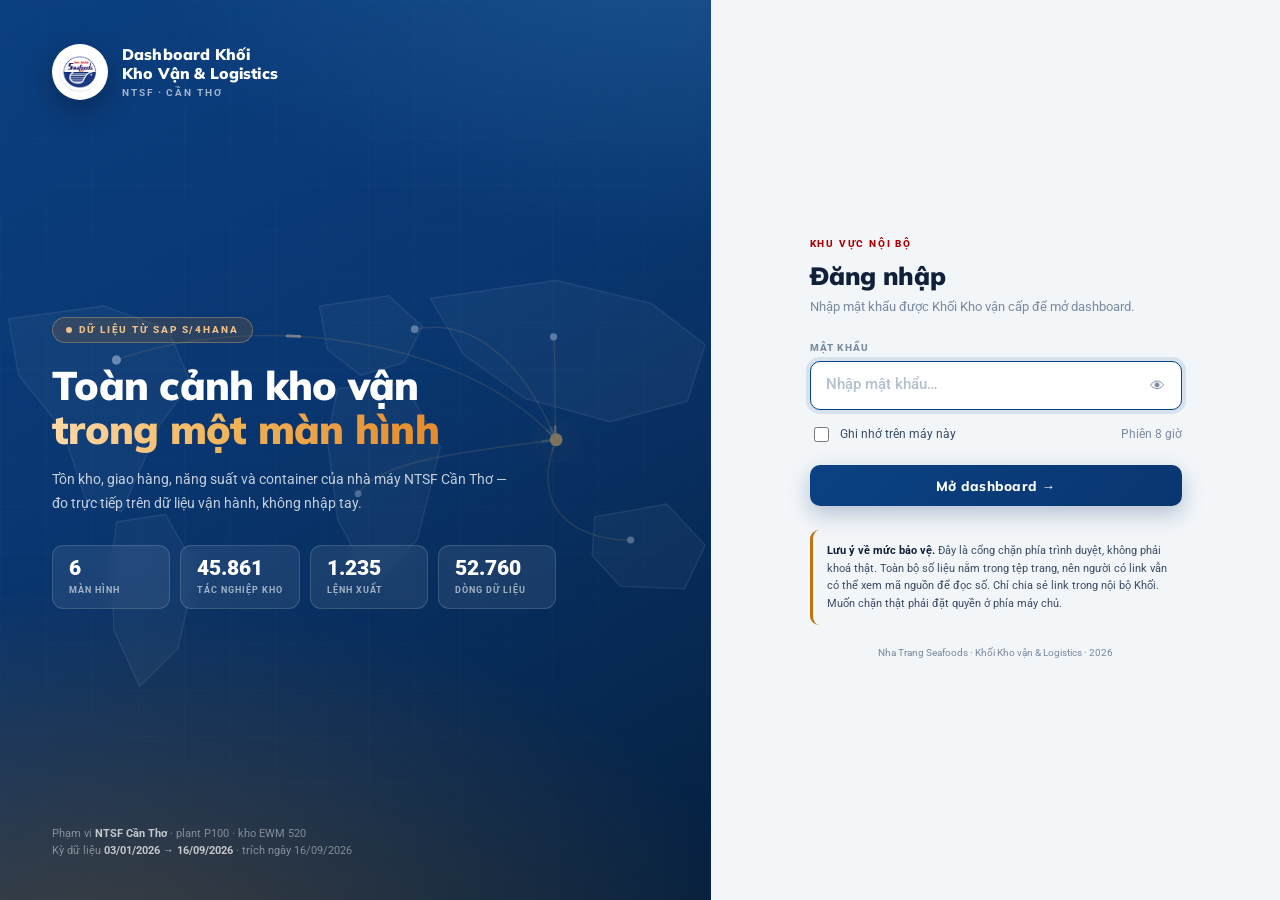
==== commit 0333f722: "OTD: doi sang quy tac dung ngay ke hoach (gio VN) Dung han = ngay xuat thuc te trung ngay ke hoach t" ====
--- a/index.html
+++ b/index.html
@@ -1056,7 +1056,7 @@
 
         <article class="card">
           <h3>Giao hàng đúng hạn theo tháng</h3>
-          <p class="how">Tỷ lệ dòng lệnh xuất kho thực tế trong vòng 24 giờ kể từ mốc kế hoạch · nét đứt = mục tiêu 95% · điểm cuối được nhấn đậm</p>
+          <p class="how">Tỷ lệ dòng lệnh xuất kho <b>đúng ngày kế hoạch</b>, theo giờ Việt Nam · nét đứt = mục tiêu 95% · điểm cuối được nhấn đậm</p>
           <div class="legend">
             <span><i class="swatch line" style="background:var(--c5)"></i>OTD thực tế</span>
             <span><i class="swatch dash"></i>Mục tiêu 95%</span>
@@ -1160,7 +1160,7 @@
 const M_ALL  = ['01','02','03','04','05','06','07','08','09'];
 
 /* Bang du lieu NGAY - nen: off,tasks,picking,transfer,tan,container,tanCont,otdOk,otdTong */
-const PACKED = '0,0,0,0,0,0,0,0,111;1,0,0,0,0,0,0,0,109;2,100,96,4,54.5,2,33,0,0;3,128,45,83,74.2,2,34.3,5,269;4,103,10,93,105.8,3,59.5,6,108;5,327,124,203,264.7,8,121.1,3,102;6,245,19,226,150.9,3,67.7,13,39;7,198,65,133,193.9,7,80.7,0,87;8,161,31,130,163,5,105.6,0,66;9,147,23,124,103.4,3,20.6,0,0;10,223,22,201,140.3,7,85.7,11,39;11,330,81,249,271.6,11,169.3,0,129;12,135,18,117,96.3,3,53,7,25;13,179,10,169,97.4,4,36.1,0,38;14,186,9,177,98.5,3,46.1,1,1;15,193,18,175,186.1,4,84.3,2,35;16,133,21,112,117.1,3,37.8,0,0;17,221,3,218,99.7,2,8,93,234;18,311,125,186,233.3,9,167,11,25;19,539,106,433,304.1,7,122.4,7,7;20,192,45,147,158.7,5,91.9,0,10;21,258,61,197,155.5,4,77.2,0,13;22,197,64,133,168,6,119.5,55,93;23,313,69,244,150.9,5,69,0,0;24,242,0,242,97.4,0,0,6,15;25,306,33,273,244.8,7,146.6,0,23;26,94,21,73,73.6,3,51.3,0,46;27,280,44,236,232.6,8,130.1,2,46;28,292,120,172,244.1,9,176.5,0,274;29,239,189,50,157.5,7,120.9,12,30;30,388,142,246,337.8,20,255.5,0,0;31,194,0,194,57.1,0,0,5,15;32,273,14,259,156.4,3,60.7,1,11;33,274,9,265,143.5,3,39.7,0,50;34,291,84,207,186.7,5,100.4,5,29;35,282,59,223,149.2,6,77.5,3,3;36,347,98,249,179.5,4,55.9,10,36;37,172,29,143,137.5,4,80,0,0;38,285,0,285,98.9,0,0,9,9;39,358,176,182,235.9,9,151.5,5,39;40,503,114,389,322.3,11,197.8,1,9;41,489,119,370,294.8,8,158.1,4,4;42,229,120,109,160.5,1,21.1,0,0;43,19,0,19,4.7,6,113.8,0,216;46,0,0,0,0,0,0,0,14;49,0,0,0,0,0,0,0,11;50,0,0,0,0,0,0,0,26;54,0,0,0,0,0,0,0,15;56,44,27,17,67.7,3,56.1,2,33;57,312,235,77,302.6,13,251.7,0,260;58,57,22,35,92.6,4,77.6,0,0;59,333,0,333,119,0,0,0,45;60,169,68,101,155.5,7,115.6,0,207;61,336,38,298,203.3,5,104.9,0,0;62,358,7,351,137.9,1,0,3,34;63,158,59,99,178.6,8,138.4,6,26;64,347,62,285,241.6,8,122.8,5,8;65,141,55,86,171.2,7,141.4,0,0;66,357,41,316,117.3,0,0,21,35;67,269,70,199,118.6,5,44.6,5,57;68,453,78,375,242,7,108,0,56;69,381,41,340,222.3,6,107.8,0,21;70,138,19,119,96.6,2,41.5,0,8;71,330,77,253,271.5,11,166.8,3,234;72,269,45,224,227,10,152.9,0,0;73,174,0,174,53.8,0,0,2,30;74,453,29,424,271,7,117.6,15,39;75,212,144,68,206.3,10,181.5,0,177;76,199,70,129,121.5,5,75.3,0,0;77,210,14,196,115.4,2,39.8,16,197;78,117,35,82,126.1,5,91.9,1,9;79,264,71,193,157.1,6,78.8,0,0;80,232,0,232,97.4,0,0,4,22;81,211,104,107,189.2,7,135.1,0,0;82,219,59,160,178.4,7,131,0,27;83,246,14,232,143.7,4,47.2,4,4;84,316,76,240,271.7,7,116.1,0,12;85,87,12,75,58,4,74.5,0,4;86,88,87,1,93.2,6,114.3,0,0;87,70,0,70,21.3,0,0,10,303;88,303,150,153,234.8,11,186.5,5,91;89,280,131,149,259.6,13,213.1,1,148;90,101,2,99,48.9,0,0,0,0;91,72,30,42,84.4,5,89.3,5,5;92,76,40,36,72.3,4,60,17,28;93,76,52,24,88.7,5,80.4,0,0;94,30,0,30,8.9,0,0,4,48;95,107,72,35,184.1,10,174.2,0,15;96,179,104,75,176.2,9,154.5,2,8;97,40,16,24,75.1,5,63.5,0,4;98,118,107,11,105.6,7,102.5,11,71;99,94,79,15,144,8,139.9,0,17;100,95,46,49,111,5,88.5,0,0;101,29,27,2,6,1,5.9,11,22;102,213,190,23,200,10,189.6,0,0;103,101,64,37,95.2,4,86.3,36,372;104,57,39,18,98.3,5,92.9,3,14;105,208,144,64,130.6,7,108.8,0,5;106,49,41,8,72.7,4,71.9,0,0;107,58,48,10,119.3,6,103.6,0,0;108,4,0,4,0.9,0,0,0,38;109,54,51,3,166.1,9,165.2,1,1;110,103,85,18,98.1,8,92.4,0,2;111,35,27,8,75.4,3,53.9,0,9;112,15,14,1,65.3,4,85.1,0,4;113,76,65,11,195.1,8,146.8,0,34;114,41,37,4,52.5,6,97.7,0,0;115,0,0,0,0,0,0,57,86;116,139,136,3,164.5,11,142.1,0,9;117,98,83,15,159,8,132.5,10,104;118,73,58,15,108.8,6,120,0,0;121,7,0,7,8.3,0,0,0,0;122,3,0,3,0,0,0,12,12;123,143,135,8,165.7,13,162.8,15,30;124,55,49,6,69.1,5,67.7,5,19;125,60,42,18,166.6,8,162.2,4,29;126,67,57,10,205.1,8,130.9,0,27;127,30,30,0,52.9,6,105.3,0,51;128,144,137,7,132.6,5,76.1,0,0;129,6,0,6,2.1,0,0,0,0;130,117,116,1,177.7,13,212.6,0,15;131,64,64,0,179.7,8,138.4,18,18;132,96,36,60,128.2,8,162.7,4,4;133,17,16,1,42.6,2,42.6,0,313;134,75,19,56,43.7,3,21.1,0,98;135,122,59,63,144.4,6,86,0,0;136,122,0,122,66.1,0,0,5,5;137,189,121,68,320.7,17,328.6,3,3;138,85,8,77,96.7,4,66.4,0,38;139,161,26,135,154.6,5,100.5,0,15;140,181,0,181,61.2,0,0,0,49;141,244,26,218,169.6,3,65,0,21;142,342,67,275,172.2,5,87.1,0,0;143,149,0,149,58.4,0,0,46,116;144,305,92,213,332.1,15,232.5,0,23;145,260,165,95,250.1,10,195.5,3,28;146,158,9,149,139.8,2,45.5,0,0;147,232,53,179,125.7,3,58.2,7,7;148,206,27,179,164.6,4,75.5,35,169;149,225,0,225,90.9,1,21.8,0,1;150,266,28,238,184.2,0,0,21,229;151,286,139,147,164.3,11,178.8,0,0;152,330,51,279,238,7,122.8,0,4;153,473,12,461,211.8,2,22.1,21,31;154,330,104,226,273.9,11,193.4,2,13;155,31,29,2,85,4,63.7,0,69;156,300,56,244,149.1,3,67.7,0,0;157,198,4,194,91.9,1,21.3,0,0;158,406,177,229,229.7,4,69.3,27,31;159,189,73,116,194.2,13,186,11,117;160,208,35,173,184,4,70.3,18,22;161,340,39,301,227,6,116.7,0,0;162,16,15,1,74.9,4,74.8,8,8;163,164,38,126,154.3,5,99,0,0;164,138,0,138,55.9,0,0,29,184;165,184,49,135,218.9,9,142.9,0,77;166,106,6,100,51.7,4,10.4,3,18;167,245,129,116,193.8,9,118.6,0,30;168,44,35,9,70.4,4,85.5,0,11;169,222,23,199,152.6,4,55.3,5,212;170,172,108,64,168.6,7,144.8,0,0;171,150,0,150,88.4,0,0,0,51;172,388,176,212,339,12,228.8,0,12;173,264,123,141,178.5,5,43,0,43;174,224,10,214,152.6,5,84.6,5,30;175,127,117,10,184.6,8,160.1,63,75;176,323,131,192,218,6,111.6,43,43;177,75,69,6,82.8,8,97.1,0,0;178,114,0,114,45.4,0,0,22,22;179,237,157,80,240,12,197.8,21,289;180,301,35,266,253.8,8,129.2,0,68;181,98,58,40,62.4,2,28,8,9;182,248,23,225,133,4,67.4,0,10;183,192,48,144,139.5,5,77.5,0,0;184,268,24,244,154.2,3,38.8,0,0;185,114,0,114,49.7,0,0,76,93;186,307,127,180,224,8,112.8,0,0;187,178,109,69,141.6,7,135,65,68;188,540,92,448,275.1,5,91.1,10,19;189,112,35,77,172.9,9,135.1,7,105;190,385,36,349,262.7,7,104.4,8,11;191,95,40,55,114.3,6,93,0,0;192,284,0,284,107.7,0,0,0,0;193,125,57,68,132.5,5,97,38,38;194,309,90,219,210.7,5,83.5,0,329;195,194,48,146,175.5,7,138.7,21,21;196,117,74,43,87.6,6,73,18,18;197,309,40,269,266.6,6,114.6,0,0;198,220,99,121,228,6,98.2,0,0;199,149,0,149,61.2,0,0,4,126;200,221,99,122,277.5,12,229,0,13;201,263,33,230,178.7,4,77,5,62;202,222,27,195,133.3,4,61.3,0,23;203,380,75,305,209.3,5,94.6,4,4;204,343,31,312,215.5,5,96,6,34;205,319,94,225,234.1,8,147.2,0,0;206,152,0,152,63.6,0,0,77,87;207,488,292,196,289.4,13,198.6,7,24;208,343,68,275,273.7,10,86,4,17;209,116,40,76,163.1,9,172.4,10,195;210,230,26,204,145.5,6,82.6,0,17;211,121,27,94,80.5,2,41.5,26,87;212,289,108,181,146.9,3,51.9,0,0;213,150,0,150,63.9,0,0,0,30;214,239,71,168,223.8,9,170.4,29,32;215,174,52,122,119.8,5,74.1,0,10;216,195,36,159,75.1,2,13,0,0;217,124,14,110,100.9,3,56,0,17;218,125,0,125,50.9,0,0,0,0;219,221,52,169,193.7,6,122.6,0,0;220,279,0,279,107.4,0,0,67,115;221,134,133,1,227.9,7,124.6,0,3;222,272,110,162,224.3,14,246,0,0;223,7,4,3,17.9,1,17.5,0,0;224,23,0,23,17.6,0,0,0,0;225,21,21,0,35,2,35,9,90;226,186,35,151,192.2,6,123.6,0,0;227,98,0,98,40.4,0,0,0,0;228,193,33,160,73.7,2,15.1,58,69;229,154,87,67,116.2,6,86.5,0,27;230,217,55,162,133.5,2,34.9,0,23;231,215,79,136,143.3,8,81.8,0,0;232,20,12,8,23.7,3,59.5,18,18;233,12,12,0,29.6,2,29.6,0,0;234,49,0,49,21.4,0,0,34,65;235,222,59,163,144.9,5,78.5,32,80;236,227,59,168,226.3,8,125,0,84;237,65,65,0,71.8,2,36.9,0,7;238,15,14,1,36.1,5,91.6,64,64;239,522,104,418,334.9,9,161.6,0,128;240,105,0,105,51.8,0,0,0,0;241,64,0,64,29.7,0,0,0,2;242,258,101,157,189.9,9,105.6,0,0;244,0,0,0,0,0,0,0,6;245,32,0,32,13.9,0,0,0,8;246,36,36,0,129.4,2,47.8,0,23;247,201,35,166,98.1,6,98.5,0,0;249,278,34,244,181.7,4,71.8,0,3;250,161,11,150,101.5,4,42.6,0,7;251,216,61,155,163.1,8,102.9,0,6;252,124,59,65,100.7,7,79,0,0;253,170,49,121,148.1,6,97,59,59;254,202,59,143,72.2,3,17.8,0,0;256,295,126,169,118.3,3,55.2,0,0;257,120,0,120,55.3,0,0,0,0;258,143,40,103,53,1,16,0,0';
+const PACKED = '1,0,0,0,0,0,0,0,111;2,100,96,4,54.5,2,33,0,109;3,128,45,83,74.2,2,34.3,0,0;4,103,10,93,105.8,3,59.5,5,269;5,327,124,203,264.7,8,121.1,6,108;6,245,19,226,150.9,3,67.7,3,102;7,198,65,133,193.9,7,80.7,13,39;8,161,31,130,163,5,105.6,0,87;9,147,23,124,103.4,3,20.6,0,66;10,223,22,201,140.3,7,85.7,0,0;11,330,81,249,271.6,11,169.3,11,39;12,135,18,117,96.3,3,53,0,129;13,179,10,169,97.4,4,36.1,7,25;14,186,9,177,98.5,3,46.1,0,38;15,193,18,175,186.1,4,84.3,1,1;16,133,21,112,117.1,3,37.8,2,35;17,221,3,218,99.7,2,8,0,0;18,311,125,186,233.3,9,167,93,234;19,539,106,433,304.1,7,122.4,11,25;20,192,45,147,158.7,5,91.9,7,7;21,258,61,197,155.5,4,77.2,0,10;22,197,64,133,168,6,119.5,0,13;23,313,69,244,150.9,5,69,52,93;24,242,0,242,97.4,0,0,0,0;25,306,33,273,244.8,7,146.6,6,15;26,94,21,73,73.6,3,51.3,0,23;27,280,44,236,232.6,8,130.1,0,46;28,292,120,172,244.1,9,176.5,2,46;29,239,189,50,157.5,7,120.9,0,274;30,388,142,246,337.8,20,255.5,8,30;31,194,0,194,57.1,0,0,0,0;32,273,14,259,156.4,3,60.7,5,15;33,274,9,265,143.5,3,39.7,1,11;34,291,84,207,186.7,5,100.4,0,50;35,282,59,223,149.2,6,77.5,5,29;36,347,98,249,179.5,4,55.9,3,3;37,172,29,143,137.5,4,80,0,36;38,285,0,285,98.9,0,0,0,0;39,358,176,182,235.9,9,151.5,9,9;40,503,114,389,322.3,11,197.8,5,39;41,489,119,370,294.8,8,158.1,1,9;42,229,120,109,160.5,1,21.1,4,4;43,19,0,19,4.7,6,113.8,0,0;44,0,0,0,0,0,0,0,216;47,0,0,0,0,0,0,0,14;50,0,0,0,0,0,0,0,11;51,0,0,0,0,0,0,0,26;55,0,0,0,0,0,0,0,15;56,44,27,17,67.7,3,56.1,0,0;57,312,235,77,302.6,13,251.7,2,33;58,57,22,35,92.6,4,77.6,0,260;59,333,0,333,119,0,0,0,0;60,169,68,101,155.5,7,115.6,0,45;61,336,38,298,203.3,5,104.9,0,207;62,358,7,351,137.9,1,0,0,0;63,158,59,99,178.6,8,138.4,3,34;64,347,62,285,241.6,8,122.8,6,26;65,141,55,86,171.2,7,141.4,5,8;66,357,41,316,117.3,0,0,0,0;67,269,70,199,118.6,5,44.6,21,35;68,453,78,375,242,7,108,5,57;69,381,41,340,222.3,6,107.8,0,56;70,138,19,119,96.6,2,41.5,0,21;71,330,77,253,271.5,11,166.8,0,8;72,269,45,224,227,10,152.9,0,234;73,174,0,174,53.8,0,0,0,0;74,453,29,424,271,7,117.6,2,30;75,212,144,68,206.3,10,181.5,15,39;76,199,70,129,121.5,5,75.3,0,177;77,210,14,196,115.4,2,39.8,0,0;78,117,35,82,126.1,5,91.9,8,197;79,264,71,193,157.1,6,78.8,1,9;80,232,0,232,97.4,0,0,0,0;81,211,104,107,189.2,7,135.1,4,22;82,219,59,160,178.4,7,131,0,0;83,246,14,232,143.7,4,47.2,0,27;84,316,76,240,271.7,7,116.1,4,4;85,87,12,75,58,4,74.5,0,12;86,88,87,1,93.2,6,114.3,0,4;87,70,0,70,21.3,0,0,0,0;88,303,150,153,234.8,11,186.5,8,303;89,280,131,149,259.6,13,213.1,5,91;90,101,2,99,48.9,0,0,0,148;91,72,30,42,84.4,5,89.3,0,0;92,76,40,36,72.3,4,60,5,5;93,76,52,24,88.7,5,80.4,17,28;94,30,0,30,8.9,0,0,0,0;95,107,72,35,184.1,10,174.2,4,48;96,179,104,75,176.2,9,154.5,0,15;97,40,16,24,75.1,5,63.5,2,8;98,118,107,11,105.6,7,102.5,0,4;99,94,79,15,144,8,139.9,11,71;100,95,46,49,111,5,88.5,0,17;101,29,27,2,6,1,5.9,0,0;102,213,190,23,200,10,189.6,0,22;103,101,64,37,95.2,4,86.3,0,0;104,57,39,18,98.3,5,92.9,16,372;105,208,144,64,130.6,7,108.8,3,14;106,49,41,8,72.7,4,71.9,0,5;107,58,48,10,119.3,6,103.6,0,0;108,4,0,4,0.9,0,0,0,0;109,54,51,3,166.1,9,165.2,0,38;110,103,85,18,98.1,8,92.4,1,1;111,35,27,8,75.4,3,53.9,0,2;112,15,14,1,65.3,4,85.1,0,9;113,76,65,11,195.1,8,146.8,0,4;114,41,37,4,52.5,6,97.7,0,34;116,139,136,3,164.5,11,142.1,57,86;117,98,83,15,159,8,132.5,0,9;118,73,58,15,108.8,6,120,3,104;121,7,0,7,8.3,0,0,0,0;122,3,0,3,0,0,0,0,0;123,143,135,8,165.7,13,162.8,12,12;124,55,49,6,69.1,5,67.7,15,30;125,60,42,18,166.6,8,162.2,5,19;126,67,57,10,205.1,8,130.9,4,29;127,30,30,0,52.9,6,105.3,0,27;128,144,137,7,132.6,5,76.1,0,51;129,6,0,6,2.1,0,0,0,0;130,117,116,1,177.7,13,212.6,0,0;131,64,64,0,179.7,8,138.4,0,15;132,96,36,60,128.2,8,162.7,18,18;133,17,16,1,42.6,2,42.6,4,4;134,75,19,56,43.7,3,21.1,0,313;135,122,59,63,144.4,6,86,0,98;136,122,0,122,66.1,0,0,0,0;137,189,121,68,320.7,17,328.6,5,5;138,85,8,77,96.7,4,66.4,3,3;139,161,26,135,154.6,5,100.5,0,38;140,181,0,181,61.2,0,0,0,15;141,244,26,218,169.6,3,65,0,49;142,342,67,275,172.2,5,87.1,0,21;143,149,0,149,58.4,0,0,0,0;144,305,92,213,332.1,15,232.5,46,116;145,260,165,95,250.1,10,195.5,0,23;146,158,9,149,139.8,2,45.5,3,28;147,232,53,179,125.7,3,58.2,0,0;148,206,27,179,164.6,4,75.5,7,7;149,225,0,225,90.9,1,21.8,0,169;150,266,28,238,184.2,0,0,0,1;151,286,139,147,164.3,11,178.8,21,229;152,330,51,279,238,7,122.8,0,0;153,473,12,461,211.8,2,22.1,0,4;154,330,104,226,273.9,11,193.4,21,31;155,31,29,2,85,4,63.7,2,13;156,300,56,244,149.1,3,67.7,0,69;157,198,4,194,91.9,1,21.3,0,0;158,406,177,229,229.7,4,69.3,0,0;159,189,73,116,194.2,13,186,27,31;160,208,35,173,184,4,70.3,11,117;161,340,39,301,227,6,116.7,18,22;162,16,15,1,74.9,4,74.8,0,0;163,164,38,126,154.3,5,99,8,8;164,138,0,138,55.9,0,0,0,0;165,184,49,135,218.9,9,142.9,29,184;166,106,6,100,51.7,4,10.4,0,77;167,245,129,116,193.8,9,118.6,3,18;168,44,35,9,70.4,4,85.5,0,30;169,222,23,199,152.6,4,55.3,0,11;170,172,108,64,168.6,7,144.8,0,212;171,150,0,150,88.4,0,0,0,0;172,388,176,212,339,12,228.8,0,51;173,264,123,141,178.5,5,43,0,12;174,224,10,214,152.6,5,84.6,0,43;175,127,117,10,184.6,8,160.1,5,30;176,323,131,192,218,6,111.6,57,75;177,75,69,6,82.8,8,97.1,43,43;178,114,0,114,45.4,0,0,0,0;179,237,157,80,240,12,197.8,22,22;180,301,35,266,253.8,8,129.2,21,289;181,98,58,40,62.4,2,28,0,68;182,248,23,225,133,4,67.4,8,9;183,192,48,144,139.5,5,77.5,0,10;184,268,24,244,154.2,3,38.8,0,0;185,114,0,114,49.7,0,0,0,0;186,307,127,180,224,8,112.8,76,93;187,178,109,69,141.6,7,135,0,0;188,540,92,448,275.1,5,91.1,65,68;189,112,35,77,172.9,9,135.1,10,19;190,385,36,349,262.7,7,104.4,7,105;191,95,40,55,114.3,6,93,8,11;192,284,0,284,107.7,0,0,0,0;193,125,57,68,132.5,5,97,0,0;194,309,90,219,210.7,5,83.5,38,38;195,194,48,146,175.5,7,138.7,0,329;196,117,74,43,87.6,6,73,21,21;197,309,40,269,266.6,6,114.6,18,18;198,220,99,121,228,6,98.2,0,0;199,149,0,149,61.2,0,0,0,0;200,221,99,122,277.5,12,229,4,126;201,263,33,230,178.7,4,77,0,13;202,222,27,195,133.3,4,61.3,5,62;203,380,75,305,209.3,5,94.6,0,23;204,343,31,312,215.5,5,96,4,4;205,319,94,225,234.1,8,147.2,6,34;206,152,0,152,63.6,0,0,0,0;207,488,292,196,289.4,13,198.6,77,87;208,343,68,275,273.7,10,86,7,24;209,116,40,76,163.1,9,172.4,4,17;210,230,26,204,145.5,6,82.6,10,195;211,121,27,94,80.5,2,41.5,0,17;212,289,108,181,146.9,3,51.9,26,87;213,150,0,150,63.9,0,0,0,0;214,239,71,168,223.8,9,170.4,0,30;215,174,52,122,119.8,5,74.1,29,32;216,195,36,159,75.1,2,13,0,10;217,124,14,110,100.9,3,56,0,0;218,125,0,125,50.9,0,0,0,17;219,221,52,169,193.7,6,122.6,0,0;220,279,0,279,107.4,0,0,0,0;221,134,133,1,227.9,7,124.6,63,115;222,272,110,162,224.3,14,246,0,3;223,7,4,3,17.9,1,17.5,0,0;224,23,0,23,17.6,0,0,0,0;225,21,21,0,35,2,35,0,0;226,186,35,151,192.2,6,123.6,4,90;227,98,0,98,40.4,0,0,0,0;228,193,33,160,73.7,2,15.1,0,0;229,154,87,67,116.2,6,86.5,58,69;230,217,55,162,133.5,2,34.9,0,27;231,215,79,136,143.3,8,81.8,0,23;232,20,12,8,23.7,3,59.5,0,0;233,12,12,0,29.6,2,29.6,6,18;234,49,0,49,21.4,0,0,0,0;235,222,59,163,144.9,5,78.5,34,65;236,227,59,168,226.3,8,125,32,80;237,65,65,0,71.8,2,36.9,0,84;238,15,14,1,36.1,5,91.6,0,7;239,522,104,418,334.9,9,161.6,64,64;240,105,0,105,51.8,0,0,0,128;241,64,0,64,29.7,0,0,0,0;242,258,101,157,189.9,9,105.6,0,2;245,32,0,32,13.9,0,0,0,6;246,36,36,0,129.4,2,47.8,0,8;247,201,35,166,98.1,6,98.5,0,23;249,278,34,244,181.7,4,71.8,0,0;250,161,11,150,101.5,4,42.6,0,3;251,216,61,155,163.1,8,102.9,0,7;252,124,59,65,100.7,7,79,0,6;253,170,49,121,148.1,6,97,0,0;254,202,59,143,72.2,3,17.8,59,59;256,295,126,169,118.3,3,55.2,0,0;257,120,0,120,55.3,0,0,0,0;258,143,40,103,53,1,16,0,0';
 const ALL = NTSF_RANGE.parse(PACKED);
 
 /* M va cac mang duoi day la LAT CAT DONG theo pham vi dang chon.
@@ -1174,10 +1174,10 @@
 const _stockS = [6108.7,4937.0,4867.1,4298.9,4405.3,4818.5,5678.5,5892.5,6967.8];
 const _recv   = [36192.9,21735.0,38414.3,36414.4,45400.8,38249.1,37880.8,27358.7,8968.9];
 const _issue  = [37387.1,21953.2,39229.9,36472.1,44632.5,37486.1,37724.9,26196.9,9783.3];
-const _otd    = [11.9,5.8,5.6,17.5,13.5,19.0,27.9,36.0,52.7];
-const _otdN   = [1974,780,1794,896,1320,1460,1410,864,112];
-const _otdOk  = [234,45,101,157,178,278,394,311,59];
-const _otdMed = [497.7,425.8,445.8,234.1,331.5,181.7,184.6,42.1,16.7];
+const _otd    = [11.5,4.5,5.3,11.4,11.2,17.8,26.5,33.2,52.7];
+const _otdN   = [1974,780,1646,1044,1091,1621,1391,951,112];
+const _otdOk  = [227,35,87,119,122,288,368,316,59];
+const _otdMed = [20,17,17,12,11,12,7,2,0];   /* trung vi LECH NGAY, khong phai gio */
 const _tasks  = [6660,4129,7720,2341,4131,6585,7442,4875,1978];
 const _pick   = [1614,1106,1656,1657,1382,1940,1812,1316,510];
 const _trans  = [5046,3023,6064,684,2749,4645,5630,3559,1468];
@@ -1249,7 +1249,7 @@
    chốt cuối tháng nên luôn cắt theo THÁNG. Các chỉ số có dữ liệu ngày
    (giao đúng hạn, sản lượng, container) được tính lại từ bảng ngày. */
 let R=null, WD=[], S={};
-const OTD_TOANKY = 16.6;      /* 1.757 / 10.610 dòng — mốc neo để so sánh */
+const OTD_TOANKY = 15.3;      /* 1.621 / 10.610 dòng cùng ngày — mốc neo để so sánh */
 
 function tinhLai(){
   /* 1. Cắt các mảng theo tháng nằm trong phạm vi */
@@ -1554,9 +1554,9 @@
   });
   xAxis(svg,X);
   hitzones(svg,X,band,(e,i)=>showTip(e,'Tháng '+M[i]+'/2026',[
-    ['OTD ≤ 24 giờ', vi(otd[i],1)+'%'],
+    ['OTD cùng ngày', vi(otd[i],1)+'%'],
     ['Đúng hạn', vi(otdOk[i])+' / '+vi(otdN[i])+' dòng'],
-    ['Trễ trung vị', vi(otdMed[i],1)+' giờ']
+    ['Lệch trung vị', vi(otdMed[i],0)+' ngày']
   ]));
   box.appendChild(svg);
 }
@@ -1736,7 +1736,7 @@
    sp:[9,18], spc:'--bad'},
   {k:'value', lbl:'Giá trị tồn kho', val:'440,3', unit:'tỷ đồng',
    tag:'Toàn kỳ', tagType:'ops',
-   prev:'3.166 mã có giá trị', cmp:'Ảnh chụp 16/09 · không đổi', cls:'flat',
+   prev:'Toàn bộ 64 kho · 84% ở kho lạnh', cmp:'Ảnh chụp 16/09 · không đổi', cls:'flat',
    formula:'Giá trị sổ sách của tồn kho tại 16/09/2026, VND',
    mini:'abc'},
   {k:'idle', lbl:'Vốn đọng trong kho', val:'26,0', unit:'tỷ đồng',
@@ -1873,7 +1873,7 @@
 const DRILL = {
   otd:{
     eyebrow:'Giao hàng · NTSF · kho 520',
-    title:'Giao hàng đúng hạn <span>OTD ≤ 24 giờ</span>',
+    title:'Giao hàng đúng hạn <span>xuất đúng ngày kế hoạch</span>',
     build(){
       const totalN=otdN.reduce((a,b)=>a+b,0), totalOk=otdOk.reduce((a,b)=>a+b,0);
       return attrs([
@@ -1892,17 +1892,17 @@
             <div class="chart" id="dOtdMed"></div></div>
         </div>`
       + miniTable(['Tháng','Số dòng','Đúng hạn','OTD %','Trễ trung vị'],
-          M.map((m,i)=>['Tháng '+m+'/2026',vi(otdN[i]),vi(otdOk[i]),vi(otd[i],1)+'%',vi(otdMed[i],1)+' giờ']))
+          M.map((m,i)=>['Tháng '+m+'/2026',vi(otdN[i]),vi(otdOk[i]),vi(otd[i],1)+'%',vi(otdMed[i],0)+' ngày']))
       + `<div class="insight">
           <h4>Phân rã biến động</h4>
           <p><span class="formula">Δ OTD = +47,1 điểm % = từ 5,6% (T3) lên 52,7% (T9)</span></p>
-          <p>Mức trễ trung vị giảm từ <b>445,8 giờ</b> xuống <b>16,7 giờ</b> — tương đương từ <b>18,6 ngày</b> còn <b>0,7 ngày</b>. Cải thiện diễn ra đều đặn qua từng tháng chứ không nhảy vọt, cho thấy đây là kết quả của việc chuẩn hoá thao tác chứ không phải một lần điều chỉnh dữ liệu.</p>
+          <p>Mức lệch trung vị giảm từ <b>20 ngày</b> xuống <b>0 ngày</b>. Cải thiện diễn ra đều đặn qua từng tháng chứ không nhảy vọt, cho thấy đây là kết quả của việc chuẩn hoá thao tác chứ không phải một lần điều chỉnh dữ liệu.</p>
           <p class="act">Gợi ý hành động: giữ nhịp cải thiện hiện tại thì cần khoảng 4 tháng nữa mới chạm 95%. Cần nghiệp vụ xác nhận mốc kế hoạch xuất kho có đúng là ngày cam kết giao hay không trước khi công bố chỉ số này ra ngoài Khối.</p>
         </div>`;
     },
     after(){
       simpleBars('dOtdBar',otd,v=>vi(v,0)+'%',100,'--c5',(i)=>['OTD',vi(otd[i],1)+'%']);
-      simpleBars('dOtdMed',otdMed,v=>vi(v,0),520,'--c2',(i)=>['Trễ trung vị',vi(otdMed[i],1)+' giờ']);
+      simpleBars('dOtdMed',otdMed,v=>vi(v,0),24,'--c2',(i)=>['Lệch trung vị',vi(otdMed[i],0)+' ngày']);
     }
   },
 
@@ -2056,7 +2056,7 @@
   build(){
     const tyNow=VAL_NOW/1e9, tyAvg=VAL_AVG/1e9;
     return attrs([
-      ['Tồn kho hiện tại',vi(tyNow,1),'tỷ'],['Bình quân 9 tháng',vi(tyAvg,1),'tỷ'],
+      ['Ảnh chụp 16/09',vi(tyNow,1),'tỷ'],['Bình quân cả kỳ 01–09',vi(tyAvg,1),'tỷ'],
       ['Số mã có giá trị','3.166'],['Tổng số mã','3.468'],
       ['Nhóm Top 3%','105','mã'],['Nhóm Top 3% chiếm','71,3%'],
       ['Vốn đọng',vi(IDLE_TY,1),'tỷ'],['Tình trạng','Tập trung cao']
@@ -2228,7 +2228,7 @@
   document.getElementById('heroLbl').textContent = 'Giao hàng đúng hạn · '+R.label.toLowerCase();
   document.getElementById('heroOtd').innerHTML = vi(S.otd,1)+'<small>%</small>';
   document.getElementById('heroOtdSub').textContent =
-    vi(S.oo)+' / '+vi(S.ot)+' dòng lệnh xuất đúng hạn trong 24 giờ';
+    vi(S.oo)+' / '+vi(S.ot)+' dòng lệnh xuất đúng ngày kế hoạch';
 
   /* so với mức toàn kỳ 16,6% để người đọc có mốc neo */
   const d=S.otd-OTD_TOANKY, dl=document.getElementById('heroDelta');
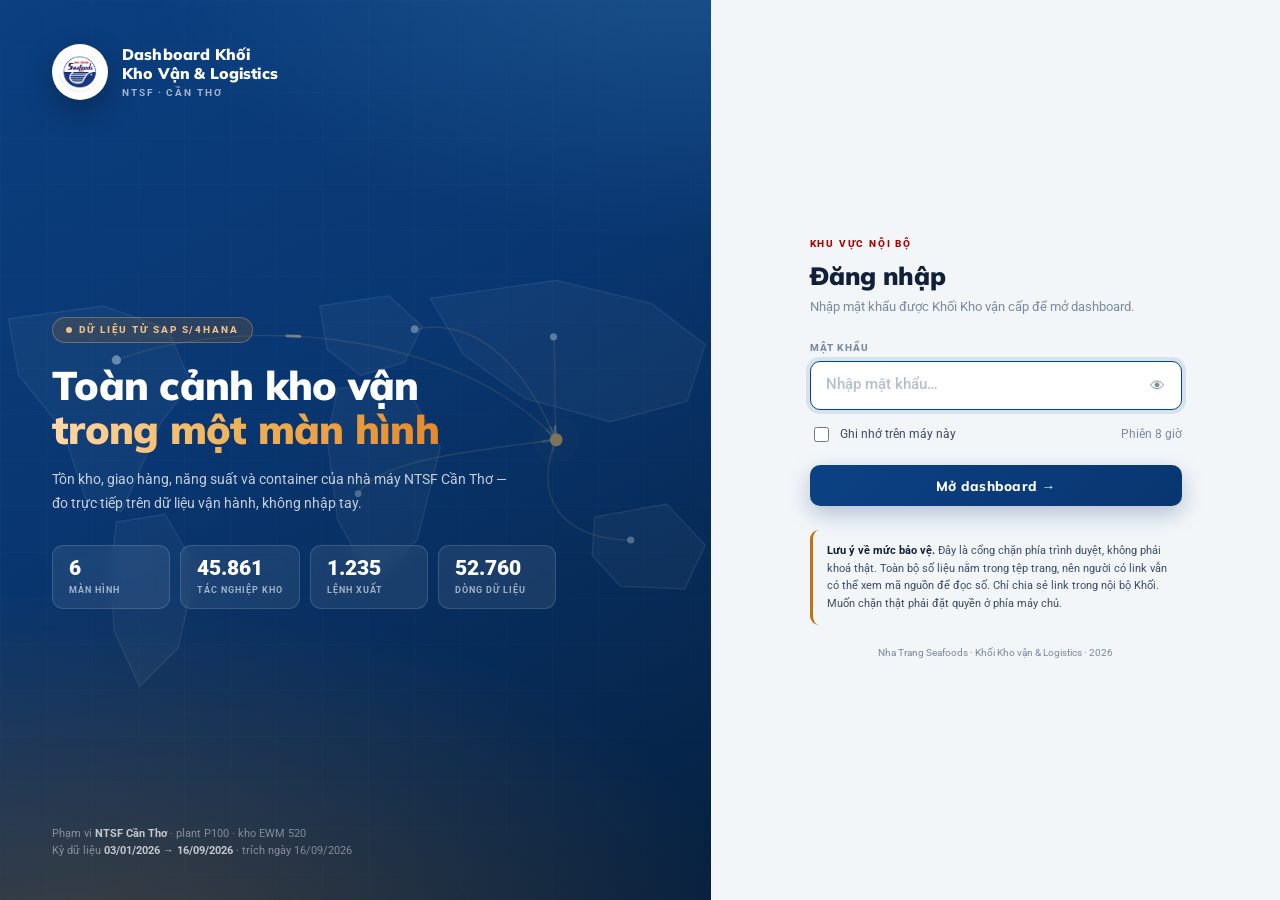
==== commit 1b58dad8: "Thu hep pham vi con 20 kho cua Khoi + chuan hoa giao dien PHAM VI: chi 20 kho do Khoi Kho van quan l" ====
--- a/index.html
+++ b/index.html
@@ -324,31 +324,37 @@
 .banner h2{margin:0; font-size:20px; font-weight:800; letter-spacing:-.01em}
 .banner p{margin:4px 0 0; font-size:10.5px; color:var(--on-navy); line-height:1.5}
 
-/* ═══ HERO + KPI ═══ */
-.hero-row{display:grid; grid-template-columns:minmax(230px,1fr) 2.15fr; gap:14px; align-items:stretch}
+/* ═══ HERO + KPI ═══
+   Hero cố định bề ngang hẹp để nhường chỗ cho lưới KPI dàn ngang — trước đây hero
+   chiếm 1/3 bề rộng và bị kéo cao theo lưới, để lại một khoảng trống lớn. */
+.hero-row{display:grid; grid-template-columns:minmax(186px,224px) minmax(0,1fr); gap:12px; align-items:stretch}
 .hero{
   background:var(--surface); border:1px solid var(--line); border-top:3px solid var(--c5);
-  border-radius:var(--r-card); padding:16px; box-shadow:var(--sh-card);
+  border-radius:var(--r-card); padding:13px 14px; box-shadow:var(--sh-card);
   display:flex; flex-direction:column; justify-content:center; cursor:pointer; text-align:left; font-family:inherit;
 }
 .hero:hover{border-color:var(--c2)}
 .hero:focus-visible{outline:2px solid var(--amber); outline-offset:2px}
 .hero .lbl{font-size:9px; font-weight:800; letter-spacing:.11em; text-transform:uppercase; color:var(--ink-3)}
 .hero .kpi-head{margin-bottom:2px}
-.hero .big{font-size:52px; font-weight:900; line-height:1; letter-spacing:-.03em; margin:7px 0 2px; color:var(--ink)}
-.hero .big small{font-size:20px; font-weight:800; margin-left:2px}
-.hero .sub{font-size:11px; color:var(--ink-2); font-weight:600}
-.hero .delta{margin-top:9px; font-size:11px; font-weight:800}
-.hero .foot{margin-top:10px; padding-top:9px; border-top:1px dashed var(--line); font-size:10px; color:var(--ink-3); line-height:1.5}
-
-/* 9 thẻ → lưới 3 cột cho đủ 3 hàng bằng nhau, không để thẻ đứng lẻ */
-.kpis{display:grid; grid-template-columns:repeat(3,minmax(0,1fr)); gap:10px}
-@media (max-width:1180px){ .kpis{grid-template-columns:repeat(2,minmax(0,1fr))} }
+.hero .big{font-size:38px; font-weight:900; line-height:1; letter-spacing:-.03em; margin:6px 0 2px; color:var(--ink)}
+.hero .big small{font-size:15px; font-weight:800; margin-left:2px}
+.hero .sub{font-size:10.5px; color:var(--ink-2); font-weight:600; line-height:1.45}
+.hero .delta{margin-top:7px; font-size:10.5px; font-weight:800; line-height:1.4}
+.hero .foot{margin-top:8px; padding-top:7px; border-top:1px dashed var(--line); font-size:9.5px; color:var(--ink-3); line-height:1.5}
+
+/* Lưới KPI dàn tối đa 4 cột để giảm số hàng — hero đã thu hẹp nên còn dư bề ngang.
+   Mốc ngắt tính theo bề rộng CỬA SỔ, mà vùng nội dung còn phải trừ 260px thanh bên
+   và 224px thẻ hero — nên ngưỡng phải rộng hơn bề rộng thẻ mong muốn khá nhiều. */
+.kpis{display:grid; grid-template-columns:repeat(5,minmax(0,1fr)); gap:9px}
+@media (max-width:1560px){ .kpis{grid-template-columns:repeat(4,minmax(0,1fr))} }
+@media (max-width:1360px){ .kpis{grid-template-columns:repeat(3,minmax(0,1fr))} }
+@media (max-width:1040px){ .kpis{grid-template-columns:repeat(2,minmax(0,1fr))} }
 @media (max-width:620px){ .kpis{grid-template-columns:minmax(0,1fr)} }
 .kpi{
   background:var(--surface); border:1px solid var(--line); border-radius:var(--r-kpi);
-  padding:11px 12px 10px; box-shadow:var(--sh-kpi); cursor:pointer; text-align:left;
-  font-family:inherit; color:inherit; display:flex; flex-direction:column; gap:2px;
+  padding:10px 11px 9px; box-shadow:var(--sh-kpi); cursor:pointer; text-align:left;
+  font-family:inherit; color:inherit; display:flex; flex-direction:column; gap:1px;
 }
 .kpi:hover{border-color:var(--c2)}
 .kpi:focus-visible{outline:2px solid var(--amber); outline-offset:2px}
@@ -443,8 +449,10 @@
 .close:hover{background:var(--surface-tint); color:var(--ink)}
 .close:focus-visible{outline:2px solid var(--amber); outline-offset:2px}
 
+/* Dưới ngưỡng này lưới KPI chỉ còn 2 cột — để hero đứng cột hẹp bên cạnh sẽ bị kéo
+   cao lêu nghêu, nên cho hero trải hết bề ngang thành một dải ngắn phía trên. */
+@media (max-width:1040px){ .hero-row{grid-template-columns:minmax(0,1fr)} }
 @media (max-width:960px){
-  .hero-row{grid-template-columns:1fr}
   .side{position:fixed; left:-260px; transition:left .2s; z-index:60}
   .side.open{left:0}
   .main{width:100%}
@@ -532,6 +540,91 @@
    Dashboard Khối Kho Vận & Logistics — thành phần dùng chung
    Sidebar · logo · điều hướng · giao diện sáng-tối
    ═══════════════════════════════════════════════════════ */
+/* ═══ KHUNG BIỂU ĐỒ DÙNG CHUNG ═══
+   Mọi SVG phải vẽ theo ĐÚNG bề rộng pixel của thẻ chứa nó, tức viewBox = pixel,
+   để tỷ lệ luôn là 1:1.
+
+   Trước đây mỗi hàm vẽ tự đặt viewBox cố định — 470, 640 hoặc 900 — rồi để SVG
+   kéo giãn theo bề rộng thẻ. Hậu quả: cùng một cỡ chữ 11,5 đơn vị lại hiện ra
+   ~11px trong thẻ nửa màn (viewBox 640 → 612px) nhưng ~16px trong thẻ toàn màn
+   (viewBox 900 → 1.271px). Nhìn vào thấy biểu đồ chỗ to chỗ nhỏ, chữ chỗ đậm
+   chỗ mảnh, dù cùng một bộ mã vẽ.
+
+   CAO  = chiều cao chuẩn của biểu đồ theo thời gian (cột, đường) — mọi màn dùng chung.
+   DONG = chiều cao một dòng của biểu đồ thanh ngang.
+   Vì vẽ 1:1 nên hai hằng số này là PIXEL THẬT, không còn là đơn vị co giãn. */
+window.NTSF_CH = {
+  CAO: 250,
+  DONG: 34,
+  /* Bề rộng vẽ = bề rộng trong lòng thẻ. Chặn dưới 320 để không vỡ trên điện thoại. */
+  rong: function (hop) {
+    var box = (typeof hop === 'string') ? document.getElementById(hop) : hop;
+    if (!box) return 640;
+    var w = box.clientWidth || box.getBoundingClientRect().width;
+    return Math.max(320, Math.round(w));
+  },
+  /* Lề trái/phải của biểu đồ thanh ngang không được nuốt hết chỗ vẽ thanh:
+     giữ tối thiểu 26% bề rộng cho phần thanh. */
+  le: function (W, trai, phai) {
+    var l = Math.min(trai, Math.round(W * 0.40));
+    var r = Math.min(phai, Math.round(W * 0.34));
+    if (W - l - r < W * 0.26) { var du = (W * 0.26) - (W - l - r); l -= du * 0.6; r -= du * 0.4; }
+    return { l: Math.max(48, Math.round(l)), r: Math.max(40, Math.round(r)) };
+  },
+  /* Cắt bớt nhãn theo bề rộng lề thật, thay vì cắt cứng ở 28 ký tự */
+  catNhan: function (chu, rongLe, cx) {
+    var n = Math.max(8, Math.floor((rongLe - 14) / (cx || 6.1)));
+    return chu.length > n ? chu.slice(0, n - 1) + '…' : chu;
+  },
+
+  /* Cho bấm vào cả khung biểu đồ để mở bảng phân tích sâu.
+     Dùng cho biểu đồ chưa có chỗ bấm riêng trên từng cột hay từng thanh.
+     Chỉ gắn thuộc tính data-drill — bộ xử lý click sẵn có của trang sẽ mở đúng bảng,
+     nên hành vi giống hệt khi bấm vào thẻ KPI, không phát sinh đường đi thứ hai.
+     ⚠️ Đừng gắn cho biểu đồ đã có click trên từng phần tử: sự kiện nổi bọt lên
+     khung sẽ mở thêm một bảng nữa. */
+  bamThe: function (id, khoa) {
+    var box = document.getElementById(id);
+    if (!box) return;
+    box.setAttribute('data-drill', khoa);
+    box.style.cursor = 'pointer';
+    var card = box.closest('.card');
+    var how = card ? card.querySelector('.how') : null;
+    if (how && how.dataset.goiY !== '1') {
+      how.dataset.goiY = '1';
+      how.insertAdjacentHTML('beforeend', ' · <b>▸ bấm để xem phân tích sâu</b>');
+    }
+  },
+
+  /* Chạy SAU khi vẽ xong: kéo mọi nhãn bị tràn khỏi khung về lại bên trong.
+     Chỉ xảy ra ở màn hẹp, khi nhãn giá trị dài hơn phần lề chừa sẵn. Đo bằng
+     getBBox nên phải gọi lúc SVG đã nằm trong DOM, không gọi lúc đang dựng. */
+  gonNhan: function () {
+    document.querySelectorAll('.chart svg').forEach(function (s) {
+      var vb = s.viewBox.baseVal;
+      if (!vb || !vb.width) return;
+      s.querySelectorAll('text').forEach(function (tx) {
+        var b;
+        try { b = tx.getBBox(); } catch (e) { return; }
+        if (!b.width) return;
+        /* nhãn dài hơn cả khung thì thu nhỏ cỡ chữ trước, rồi mới ép về mép */
+        if (b.width > vb.width - 8) {
+          var cu = parseFloat(tx.getAttribute('font-size')) || 11;
+          tx.setAttribute('font-size', Math.max(7.5, cu * (vb.width - 8) / b.width).toFixed(1));
+          try { b = tx.getBBox(); } catch (e) { return; }
+        }
+        if (b.x + b.width > vb.width - 2) {
+          tx.setAttribute('text-anchor', 'end');
+          tx.setAttribute('x', vb.width - 4);
+        } else if (b.x < 0) {
+          tx.setAttribute('text-anchor', 'start');
+          tx.setAttribute('x', 2);
+        }
+      });
+    });
+  }
+};
+
 (function () {
   'use strict';
 
@@ -1022,10 +1115,10 @@
       <section class="grid2">
         <article class="card">
           <h3>Tồn kho cuối kỳ theo tháng</h3>
-          <p class="how">Đường đậm = tồn <b>9 kho lạnh thành phẩm</b>, đây mới là phần so được với sức chứa · đường đứt nhạt = tồn toàn bộ 64 kho, gồm cả trại nuôi và vật tư nên <b>không so với sức chứa được</b> · nét đứt = sức chứa thiết kế 6.444,6 tấn theo hồ sơ layout kho · dải xanh = khoảng cam kết 80–90%</p>
+          <p class="how">Chỉ <b>9 kho lạnh tự có</b> mới so được với sức chứa · đường mờ là tổng 20 kho của Khối, có cả kho thuê ngoài và kho vật tư nên không so được · dải xanh = mức cam kết 80–90%</p>
           <div class="legend">
             <span><i class="swatch line" style="background:var(--c1)"></i>Kho lạnh thành phẩm</span>
-            <span><i class="swatch line" style="background:var(--c3)"></i>Toàn bộ 64 kho</span>
+            <span><i class="swatch line" style="background:var(--c3)"></i>Tổng 20 kho của Khối</span>
             <span><i class="swatch dash"></i>Sức chứa thiết kế</span>
           </div>
           <div class="chart" id="chStock"></div>
@@ -1033,7 +1126,7 @@
 
         <article class="card">
           <h3>Tổng luân chuyển kho theo tháng</h3>
-          <p class="how"><b>Toàn bộ 46 kho của nhà máy, mọi loại hàng</b> — gồm cả nguyên liệu nhập cho sản xuất, thức ăn xuất cho vùng nuôi, bao bì, phụ phẩm. <b>Không phải chỉ hàng bán cho khách</b> — hàng giao khách xem ở màn Giao hàng, khoảng 2.500–2.900 tấn mỗi tháng. Hai cột cùng đơn vị tấn, không dùng hai trục.</p>
+          <p class="how">Tổng hàng ra vào <b>20 kho của Khối</b>, gồm cả bao bì và phụ gia · <b>không phải chỉ hàng bán cho khách</b> — phần đó xem ở màn Giao hàng</p>
           <div class="legend">
             <span><i class="swatch" style="background:var(--c1)"></i>Tổng nhập kho</span>
             <span><i class="swatch" style="background:var(--c3)"></i>Tổng xuất kho</span>
@@ -1069,7 +1162,7 @@
       <section class="grid2">
         <article class="card">
           <h3>Container xuất theo tháng</h3>
-          <p class="how">SAP không lưu số hiệu container · mỗi lệnh xuất được tính là một container vì khối lượng từng lệnh cắt cụt đúng tại 26,0 tấn — trần container 40 feet lạnh · con số trên cột là bình quân mỗi ngày có xuất hàng</p>
+          <p class="how">SAP không lưu số container · mỗi lệnh xuất tính là một container, vì lệnh nào cũng dừng đúng ở 26,0 tấn — trần container 40 feet lạnh</p>
           <div class="legend">
             <span><i class="swatch" style="background:var(--c1)"></i>Container xuất</span>
             <span><i class="swatch" style="background:var(--c3)"></i>Tháng ít ngày vận hành</span>
@@ -1126,7 +1219,7 @@
         <p><span class="formula">Δ Tồn kho T8 = +1.162 tấn = Nhập 27.359 t − Xuất 26.197 t</span></p>
         <p>Tồn kho lạnh thành phẩm tăng <b>4 tháng liên tiếp</b> từ tháng 5 đến tháng 8, đẩy mức lấp đầy từ <b>41,1%</b> (tháng 3) lên đỉnh <b>67,7%</b> (tháng 7) rồi đứng quanh mức đó. <b>Chưa tháng nào chạm ngưỡng cam kết dưới là 80%</b> — toàn khối 9 kho lạnh còn trống hơn 2.100 tấn. Nhưng riêng <b>Kho 4000 đang vượt trần 107,2%</b>: sức chứa còn dư nhưng không nằm đúng chỗ đang cần.</p>
         <p>Cùng lúc, giao hàng đúng hạn cải thiện mạnh từ <b>5,6%</b> lên <b>52,7%</b> — diễn biến điển hình của giai đoạn ổn định sau khi ERP đi vào vận hành, chưa phải mức chấp nhận được so với mục tiêu 95%.</p>
-        <p>Quy ra tiền, kho đang giữ <b>440,3 tỷ đồng</b> giá trị hàng. Mức độ tập trung rất cao: <b>105 mã</b> — đúng <b>3%</b> danh mục — chiếm <b>71,3%</b> giá trị. Trong đó có <b>26,0 tỷ</b> nằm ở <b>20 mã gần như không luân chuyển</b>, mã tệ nhất chỉ quay <b>0,04 vòng</b> trong 8,5 tháng.</p>
+        <p>Quy ra tiền, 20 kho của Khối đang giữ khoảng <b>396,8 tỷ đồng</b> giá trị hàng — trong đó <b>382,0 tỷ</b> nằm ở Kho Thành Phẩm và <b>14,8 tỷ</b> ở Kho Vật Tư. Mức độ tập trung rất cao: <b>98 mã</b> chiếm <b>75,3%</b> giá trị. Trong đó có <b>26,0 tỷ</b> nằm ở <b>20 mã gần như không luân chuyển</b>, mã tệ nhất chỉ quay <b>0,04 vòng</b> trong 8,5 tháng.</p>
         <p class="act">Gợi ý hành động: hai việc song song. Một, rà soát 1.086 lệnh xuất còn treo tương đương 18.923 tấn — gấp 3,1 lần tồn kho thực có, phần lớn nhiều khả năng là chứng từ chưa được đóng chứ không phải đơn chờ giao thật. Hai, xử lý 26,0 tỷ vốn đọng: giao Phòng Quản lý Kho và Kinh doanh phân loại từng mã trong tháng 10 thành đẩy giá, hạ phẩm cấp, hoặc thanh lý.</p>
       </section>
 
@@ -1167,13 +1260,18 @@
    Moi ham ve deu doc chung nen khong can sua rieng tung ham. */
 let M = M_ALL.slice();
 const CAP    = 6444.6;                    // sức chứa danh nghĩa (tấn) — KVL-KHO-DM-02
-const _stockE = [4914.5,4718.8,4051.5,4241.3,5173.7,5581.5,5834.3,7054.4,6153.4];
+/* PHAM VI: chi 20 kho do Khoi Kho van quan ly (11 Kho Thanh Pham + 9 Kho Vat Tu).
+   Cac kho khac cua plant P100 - trai nuoi, nguyen lieu, nhien lieu, phu pham,
+   kho xuong, ky gui - da bi loai khoi moi con so ton kho tren man nay. */
+const _stockTP = [2985.1,2688.5,2647.6,2621.2,2934.8,3488.5,4390.3,4666.7,4563.4];
+const _stockVT = [270.1,255.8,228.8,232.1,297.7,318.6,286.5,320.3,373.7];
+const _stockE  = _stockTP.map((v,i)=>+(v+_stockVT[i]).toFixed(1));
 /* Ton CHI trong 9 kho lanh thanh pham - tu so dung cua CC-04.
-   _stockE la ton toan bo 64 kho, gom ca trai nuoi va vat tu, KHONG so voi CAP duoc. */
+   _stockE la tong 20 kho cua Khoi; chi 9 kho lanh TU CO moi so duoc voi CAP. */
 const _stockFG = [2985.1,2688.5,2647.6,2621.2,2934.8,3488.5,4360.7,4334.4,4312.2];
-const _stockS = [6108.7,4937.0,4867.1,4298.9,4405.3,4818.5,5678.5,5892.5,6967.8];
-const _recv   = [36192.9,21735.0,38414.3,36414.4,45400.8,38249.1,37880.8,27358.7,8968.9];
-const _issue  = [37387.1,21953.2,39229.9,36472.1,44632.5,37486.1,37724.9,26196.9,9783.3];
+const _stockS = [3725.7,3406.9,3067.6,2903.0,2856.2,3202.5,3808.2,4756.8,4987.0];
+const _recv   = [9959.3,4638.5,10826.0,9847.7,11352.0,11520.5,12045.0,8872.2,3164.9];
+const _issue  = [10429.8,5101.0,11017.2,9897.5,10975.8,10915.9,11176.4,8642.0,3214.8];
 const _otd    = [11.5,4.5,5.3,11.4,11.2,17.8,26.5,33.2,52.7];
 const _otdN   = [1974,780,1646,1044,1091,1621,1391,951,112];
 const _otdOk  = [227,35,87,119,122,288,368,316,59];
@@ -1188,7 +1286,7 @@
 const _shipped= [2570.4,1442.0,2847.1,2647.6,2645.0,2895.5,2774.3,1941.4,628.7];
 
 /* Lát cắt động — tinhLai() gán lại mỗi khi đổi phạm vi */
-let stockFG=[];
+let stockFG=[], stockTP=[], stockVT=[];
 let stockE=[], stockS=[], recv=[], issue=[], otd=[], otdN=[], otdOk=[], otdMed=[],
     tasks=[], pick=[], trans=[], thru=[], days=[], shipped=[], net=[];
 
@@ -1196,15 +1294,16 @@
    Hai cơ sở khác nhau, không cộng vào nhau:
    · VAL_NOW  — ảnh chụp tồn kho hiện tại, nguồn C_STOCKQUANTITYVALUEBYTYPE
    · VAL_AVG  — tồn kho bình quân 01/01→16/09, nguồn báo cáo Vòng quay tồn kho   */
-const VAL_NOW = 440.28e9;
-const VAL_AVG = 263.02e9;
+const VAL_NOW = 396.76e9;     /* uoc tinh: don gia BQ tung ma x luong trong 20 kho cua Khoi */
+const VAL_TP  = 381.99e9, VAL_VT = 14.77e9;
+const VAL_AVG = 233.00e9;     /* gia tri BQ ca ky cua 809 ma dang co mat trong pham vi */
 const ABC = [
-  {k:'Top 3%',    ma:105,  ty:187.50, c:'--c1'},
-  {k:'Top 10%',   ma:242,  ty:54.82,  c:'--c2'},
-  {k:'Top 20%',   ma:347,  ty:16.13,  c:'--c3'},
-  {k:'Top 40%',   ma:693,  ty:4.15,   c:'--c5'},
-  {k:'Top 70%',   ma:1040, ty:0.43,   c:'--ink-3'},
-  {k:'Còn lại',   ma:1041, ty:0.00,   c:'--line'}
+  {k:'Top 3%',    ma:98,  ty:175.48, c:'--c1'},
+  {k:'Top 10%',   ma:196, ty:45.61,  c:'--c2'},
+  {k:'Top 20%',   ma:214, ty:10.39,  c:'--c3'},
+  {k:'Top 40%',   ma:217, ty:1.48,   c:'--c5'},
+  {k:'Top 70%',   ma:82,  ty:0.05,   c:'--ink-3'},
+  {k:'Còn lại',   ma:2,   ty:0.00,   c:'--line'}
 ];
 /* Vốn đọng: giá trị trên 500 triệu nhưng vòng quay dưới 1 vòng trong 8,5 tháng */
 const IDLE_TY = 26.02, IDLE_MA = 20;
@@ -1257,6 +1356,7 @@
   const lay = a => mi.map(i=>a[i]);
   M = mi.map(i=>M_ALL[i]);
   stockE=lay(_stockE); stockS=lay(_stockS); recv=lay(_recv); issue=lay(_issue); stockFG=lay(_stockFG);
+  stockTP=lay(_stockTP); stockVT=lay(_stockVT);
   otd=lay(_otd); otdN=lay(_otdN); otdOk=lay(_otdOk); otdMed=lay(_otdMed);
   tasks=lay(_tasks); pick=lay(_pick); trans=lay(_trans); thru=lay(_thru);
   days=lay(_days); shipped=lay(_shipped); net=lay(_net);
@@ -1309,10 +1409,14 @@
 const hideTip = ()=>tip.classList.remove('on');
 
 /* ═══════════════ BỘ VẼ BIỂU ĐỒ ═══════════════ */
-const W=640, H=248, PAD={t:16,r:16,b:30,l:46};
-const IW = W-PAD.l-PAD.r, IH = H-PAD.t-PAD.b;
-
-function frame(nY, fmt, maxV, minV=0){
+/* W va IW doi theo be rong that cua tung the -> ve ti le 1:1, chu khong bi phong to */
+let W = 640;
+const H = NTSF_CH.CAO, PAD = {t:16,r:16,b:30,l:46};
+let IW = W-PAD.l-PAD.r;
+const IH = H-PAD.t-PAD.b;
+
+function frame(nY, fmt, maxV, minV=0, id){
+  if(id){ W = NTSF_CH.rong(id); IW = W-PAD.l-PAD.r; }
   const svg = el('svg',{viewBox:`0 0 ${W} ${H}`,role:'img'});
   const g = el('g');
   const span = maxV-minV;
@@ -1412,7 +1516,7 @@
 /* Cột đơn giản dùng trong modal tháng */
 function barsMini(id,vals,nhan,buoc,ref,mau,tipFn){
   const box=document.getElementById(id); if(!box)return; box.innerHTML='';
-  const W=900,H=260,P={t:22,r:16,b:34,l:44},IW=W-P.l-P.r,IH=H-P.t-P.b;
+  const W=NTSF_CH.rong(box),H=NTSF_CH.CAO,P={t:22,r:16,b:34,l:44},IW=W-P.l-P.r,IH=H-P.t-P.b;
   const max=Math.max(1,Math.ceil(Math.max(...vals)/10)*10);
   const band=IW/vals.length, X=k=>P.l+band*(k+0.5), Y=v=>P.t+IH-IH*v/max;
   const svg=el('svg',{viewBox:`0 0 ${W} ${H}`,role:'img'});
@@ -1437,20 +1541,20 @@
 /* —— Tồn kho: đường + ngưỡng + vùng vượt —— */
 function drawStock(){
   const box = document.getElementById('chStock'); box.innerHTML='';
-  const max = Math.max(8000, Math.ceil(Math.max(...stockE,CAP)/1000)*1000);
-  const {svg,X,Y,band} = frame(4,v=>vi(v/1000,0)+'k',max);
+  const max = Math.max(7000, Math.ceil(Math.max(...stockE,CAP)/1000)*1000);
+  const {svg,X,Y,band} = frame(4,v=>vi(v/1000,0)+'k',max,0,box);
   // dải xanh = khoảng cam kết 80-90% sức chứa
   const y80=Y(CAP*0.8), y90=Y(CAP*0.9);
   svg.appendChild(el('rect',{x:PAD.l,y:y90,width:IW,height:y80-y90,fill:css('--good'),opacity:.10}));
-  // đường sức chứa thiết kế — chỉ áp cho 9 kho lạnh thành phẩm
+  // đường sức chứa thiết kế — chỉ áp cho 9 kho lạnh tự có
   const capY = Y(CAP);
   svg.appendChild(el('line',{x1:PAD.l,x2:W-PAD.r,y1:capY,y2:capY,stroke:css('--ink-3'),'stroke-width':2,'stroke-dasharray':'6 4'}));
   const ct = el('text',{x:PAD.l+5,y:capY-6,'text-anchor':'start','font-size':9,'font-weight':700,fill:css('--ink-2'),'font-family':'Roboto,sans-serif'});
   ct.textContent='Sức chứa kho lạnh 6.445 t'; svg.appendChild(ct);
-  // tồn toàn bộ 64 kho — tham chiếu, vẽ mờ, KHÔNG so với đường sức chứa
+  // tổng tồn 20 kho của Khối — tham chiếu, vẽ mờ, KHÔNG so với đường sức chứa
   let dAll=''; stockE.forEach((v,i)=> dAll += (i?' L ':'M ')+X(i)+' '+Y(v));
   svg.appendChild(el('path',{d:dAll,fill:'none',stroke:css('--c3'),'stroke-width':1.6,'stroke-dasharray':'4 3'}));
-  // tồn 9 kho lạnh thành phẩm — đường chính
+  // tồn 9 kho lạnh tự có — đường chính
   let area = `M ${X(0)} ${Y(stockFG[0])}`;
   stockFG.forEach((v,i)=>{ if(i) area += ` L ${X(i)} ${Y(v)}`; });
   area += ` L ${X(M.length-1)} ${Y(0)} L ${X(0)} ${Y(0)} Z`;
@@ -1473,8 +1577,8 @@
   hitzones(svg,X,band,(e,i)=>showTip(e,'Tháng '+M[i]+'/2026',[
     ['Kho lạnh thành phẩm', vi(stockFG[i],1)+' t'],
     ['Mức lấp đầy', vi(stockFG[i]/CAP*100,1)+'%'],
-    ['Tồn toàn bộ 64 kho', vi(stockE[i],1)+' t'],
-    ['Ngoài kho lạnh', vi(stockE[i]-stockFG[i],1)+' t']
+    ['Tổng 20 kho của Khối', vi(stockE[i],1)+' t'],
+    ['Kho NCC + kho vật tư', vi(stockE[i]-stockFG[i],1)+' t']
   ]));
   box.appendChild(svg);
 }
@@ -1483,7 +1587,7 @@
 function drawFlow(){
   const box = document.getElementById('chFlow'); box.innerHTML='';
   const max = Math.max(8000, Math.ceil(Math.max(...recv,...issue)/4000)*4000);
-  const {svg,X,Y,band} = frame(4,v=>vi(v/1000,0)+'k',max);
+  const {svg,X,Y,band} = frame(4,v=>vi(v/1000,0)+'k',max,0,box);
   const bw = Math.min(17, band/2-2);
   M.forEach((m,i)=>{
     const h1 = Math.max(2,Y(0)-Y(recv[i])), h2 = Math.max(2,Y(0)-Y(issue[i]));
@@ -1504,7 +1608,7 @@
 function drawNet(){
   const box = document.getElementById('chNet'); box.innerHTML='';
   const lim = Math.max(400, Math.ceil(Math.max(...net.map(Math.abs))/200)*200);
-  const {svg,X,Y,band} = frame(4,v=>(v>0?'+':'')+vi(v,0),lim,-lim);
+  const {svg,X,Y,band} = frame(4,v=>(v>0?'+':'')+vi(v,0),lim,-lim,box);
   const zero = Y(0);
   svg.appendChild(el('line',{x1:PAD.l,x2:W-PAD.r,y1:zero,y2:zero,stroke:css('--ink-3'),'stroke-width':1.5}));
   const bw = Math.min(20, band-12);
@@ -1530,7 +1634,7 @@
 /* —— OTD: đường nhấn điểm cuối + mục tiêu —— */
 function drawOtd(){
   const box = document.getElementById('chOtd'); box.innerHTML='';
-  const {svg,X,Y,band} = frame(4,v=>vi(v,0)+'%',100);
+  const {svg,X,Y,band} = frame(4,v=>vi(v,0)+'%',100,0,box);
   const ty = Y(95);
   svg.appendChild(el('line',{x1:PAD.l,x2:W-PAD.r,y1:ty,y2:ty,stroke:css('--ink-3'),'stroke-width':2,'stroke-dasharray':'6 4'}));
   const tt = el('text',{x:W-PAD.r,y:ty+13,'text-anchor':'end','font-size':9,'font-weight':700,fill:css('--ink-2'),'font-family':'Roboto,sans-serif'});
@@ -1547,7 +1651,9 @@
     svg.appendChild(el('circle',{cx:X(i),cy:Y(v),r:last?6:4,fill:last?css('--c5'):css('--surface'),
       stroke:last?css('--surface'):css('--c5'),'stroke-width':2.5}));
   });
-  [2,8].forEach(i=>{
+  /* Nhan diem dau va diem cuoi cua LAT CAT dang chon, khong gan cung chi so 2 va 8:
+     khi loc con it hon 9 thang thi otd[8] khong ton tai va vi() nem loi. */
+  [...new Set([0, otd.length-1])].filter(i=>i>=0 && otd[i]!=null).forEach(i=>{
     const t = el('text',{x:X(i),y:Y(otd[i])-13,'text-anchor':'middle','font-size':10,'font-weight':800,
       fill:css('--ink'),'font-family':'Roboto,sans-serif'});
     t.textContent=vi(otd[i],1)+'%'; svg.appendChild(t);
@@ -1564,7 +1670,7 @@
 /* —— Sản lượng: cột —— */
 function drawThru(){
   const box = document.getElementById('chThru'); box.innerHTML='';
-  const W2=1000, H2=210, P={t:26,r:16,b:30,l:46};
+  const W2=NTSF_CH.rong(box), H2=NTSF_CH.CAO, P={t:26,r:16,b:30,l:46};
   const IW2=W2-P.l-P.r, IH2=H2-P.t-P.b, max=6000;
   const svg = el('svg',{viewBox:`0 0 ${W2} ${H2}`,role:'img'});
   const X=i=>P.l+IW2*(i+0.5)/M.length, Y=v=>P.t+IH2-IH2*v/max, band=IW2/M.length;
@@ -1582,13 +1688,15 @@
     t.textContent=vi(thru[i]/days[i],0)+' t/ngày'; svg.appendChild(t);
     const t2=el('text',{x:X(i),y:H2-P.b+15,'text-anchor':'middle','font-size':9,fill:css('--ink-3'),'font-family':'Roboto,sans-serif'});
     t2.textContent='T'+m; svg.appendChild(t2);
-    const r=el('rect',{x:X(i)-band/2,y:P.t,width:band,height:IH2,fill:'transparent',class:'hitbox'});
+    const r=el('rect',{x:X(i)-band/2,y:P.t,width:band,height:IH2,fill:'transparent',class:'hitbox',style:'cursor:pointer'});
     r.addEventListener('mousemove',e=>showTip(e,'Tháng '+m+'/2026',[
       ['Sản lượng', vi(thru[i],1)+' t'],
       ['Ngày vận hành', days[i]+' ngày'],
       ['Bình quân', vi(thru[i]/days[i],1)+' t/ngày'],
-      ['Tác nghiệp', vi(tasks[i])+' lệnh']
+      ['Tác nghiệp', vi(tasks[i])+' lệnh'],
+      ['▸ Bấm','để xem chi tiết từng ngày']
     ]));
+    r.addEventListener('click',()=>{ hideTip(); moThang(i); });
     r.addEventListener('mouseleave',hideTip);
     svg.appendChild(r);
   });
@@ -1598,7 +1706,7 @@
 /* —— Container xuất theo tháng —— */
 function drawCont(){
   const box=document.getElementById('chCont'); if(!box) return; box.innerHTML='';
-  const W2=640,H2=248,P={t:26,r:16,b:30,l:44},IW2=W2-P.l-P.r,IH2=H2-P.t-P.b,max=200;
+  const W2=NTSF_CH.rong(box),H2=NTSF_CH.CAO,P={t:26,r:16,b:30,l:44},IW2=W2-P.l-P.r,IH2=H2-P.t-P.b,max=200;
   const X=i=>P.l+IW2*(i+0.5)/M.length, Y=v=>P.t+IH2-IH2*v/max, band=IW2/M.length;
   const svg=el('svg',{viewBox:`0 0 ${W2} ${H2}`,role:'img'});
   for(let i=0;i<=4;i++){const v=max*i/4,y=Y(v);
@@ -1614,7 +1722,8 @@
     t.textContent=vi(cont[i]/contD[i],1)+'/ngày'; svg.appendChild(t);
     const lb=el('text',{x:X(i),y:H2-P.b+15,'text-anchor':'middle','font-size':9,fill:css('--ink-3'),'font-family':'Roboto,sans-serif'});
     lb.textContent='T'+m; svg.appendChild(lb);
-    const hz=el('rect',{x:X(i)-band/2,y:P.t,width:band,height:IH2,fill:'transparent',class:'hitbox'});
+    const hz=el('rect',{x:X(i)-band/2,y:P.t,width:band,height:IH2,fill:'transparent',class:'hitbox',style:'cursor:pointer'});
+    hz.addEventListener('click',()=>{ hideTip(); moThang(i); });
     hz.addEventListener('mousemove',e=>showTip(e,'Tháng '+m+'/2026',[
       ['Container',vi(cont[i])],['Khối lượng',vi(contT[i],1)+' t'],
       ['Ngày có xuất',vi(contD[i])+' ngày'],['Bình quân',vi(cont[i]/contD[i],1)+' cont/ngày'],
@@ -1627,7 +1736,7 @@
 /* —— Bản đồ điểm đến —— */
 function drawMap(){
   const box=document.getElementById('chMap'); if(!box) return; box.innerHTML='';
-  const W2=640,H2=300,PADT=14,PADB=14;
+  const W2=NTSF_CH.rong(box),H2=NTSF_CH.CAO,PADT=10,PADB=10;
   /* phép chiếu hình chữ nhật đều, cắt bớt vùng cực để bản đồ đỡ trống */
   const LAT0=78, LAT1=-56;
   const px=lon=>(lon+180)/360*W2;
@@ -1696,23 +1805,23 @@
   const dTon = tr!=null ? S.tonCuoi-tr : null;
   const fill = S.lapDay, fillTr = tr!=null ? tr/CAP*100 : null;
   KPI = [
-  {k:'doh', lbl:'Số ngày tồn kho TP', val:'48,6', unit:'ngày',
+  {k:'doh', lbl:'Số ngày tồn kho TP', val:'49,0', unit:'ngày',
    tag:'CC-02', tagType:'kpi-code',
    prev:'Chuẩn ngành: 30–60 ngày', cmp:'▲ Trong ngưỡng', cls:'up',
    formula:'Tồn TP bình quân ÷ giá trị xuất mỗi ngày · số toàn kỳ',
    mini:'doh'},
   {k:'fill', lbl:'Mức lấp đầy kho lạnh', val:vi(fill,1), unit:'%',
    tag:'CC-04', tagType:'kpi-code',
-   prev:vi(S.tonFG,1)+' / 6.444,6 t · 9 kho lạnh',
+   prev:vi(S.tonFG,1)+' / 6.444,6 t · 9 kho lạnh tự có',
    cls:fill<80?'down':(fill>90?'down':'up'),
    cmp:fill<80?'▼ dưới ngưỡng 80%':(fill>90?'▲ trên ngưỡng 90%':'▲ Trong ngưỡng'),
-   formula:'Tồn 9 kho lạnh thành phẩm ÷ sức chứa thiết kế 6.444,6 t',
+   formula:'Tồn 9 kho lạnh TỰ CÓ ÷ sức chứa thiết kế 6.444,6 t · không gồm kho NCC thuê ngoài',
    sp:stockFG.length>1?stockFG.map(v=>v/CAP*100):[fill,fill], spc:'--c1'},
   {k:'stock', lbl:'Tồn kho cuối kỳ', val:vi(S.tonCuoi,0), unit:'tấn',
    tag:'Vận hành', tagType:'ops',
    prev:'Chốt cuối tháng '+M[n-1], cls:dTon!=null&&dTon<0?'up':'flat',
    cmp:dTon!=null?(dTon>=0?'▲ +':'▼ ')+vi(dTon,0)+' t so tháng trước':'Chốt cuối kỳ',
-   formula:'Tồn cuối kỳ toàn bộ kho, ĐVT gốc KG',
+   formula:'Tồn cuối kỳ 20 kho thuộc Khối Kho vận, ĐVT gốc KG',
    sp:stockE.length>1?stockE:[S.tonCuoi,S.tonCuoi], spc:'--c1'},
   {k:'thru', lbl:'Sản lượng xử lý', val:vi(S.tbTan,0), unit:'t/ngày',
    tag:'Vận hành', tagType:'ops',
@@ -1734,14 +1843,14 @@
    prev:'1.086 lệnh · 1.536 dòng', cmp:'Không đổi theo bộ lọc', cls:'down',
    formula:'Dòng lệnh có kế hoạch nhưng chưa xuất kho · số toàn kỳ',
    sp:[9,18], spc:'--bad'},
-  {k:'value', lbl:'Giá trị tồn kho', val:'440,3', unit:'tỷ đồng',
+  {k:'value', lbl:'Giá trị tồn kho', val:'396,8', unit:'tỷ đồng',
    tag:'Toàn kỳ', tagType:'ops',
-   prev:'Toàn bộ 64 kho · 84% ở kho lạnh', cmp:'Ảnh chụp 16/09 · không đổi', cls:'flat',
-   formula:'Giá trị sổ sách của tồn kho tại 16/09/2026, VND',
+   prev:'20 kho của Khối · 96,3% ở kho thành phẩm', cmp:'Ước tính · ảnh chụp 16/09', cls:'flat',
+   formula:'Ước tính: đơn giá bình quân từng mã nhân lượng trong 20 kho của Khối, VND',
    mini:'abc'},
   {k:'idle', lbl:'Vốn đọng trong kho', val:'26,0', unit:'tỷ đồng',
    tag:'CC-03 · phần', tagType:'kpi-part',
-   prev:'20 mã · vòng quay dưới 1', cmp:'▲ 9,9% tồn bình quân', cls:'down',
+   prev:'20 mã · vòng quay dưới 1', cmp:'▲ 11,2% tồn bình quân', cls:'down',
    formula:'Mã trên 500 triệu nhưng gần như không luân chuyển · số toàn kỳ',
    mini:'idle'}
   ];
@@ -1812,17 +1921,19 @@
 ];
 
 /* ═══ SỐ NGÀY TỒN KHO (CC-02) — 258 ngày vận hành, 03/01→16/09/2026 ═══ */
-const DOH_FG = 48.6;          // thành phẩm Z400+Z401+Z402
-const DOH_ALL = 17.9;         // toàn bộ vật tư
+/* Chi cac ma dang nam trong 20 kho cua Khoi. Nhom Z207 thuc an nuoi va Z202 nguyen
+   lieu tom da bi loai vi thuoc trai nuoi, khong thuoc pham vi Khoi Kho van. */
+const DOH_FG = 49.0;          // thành phẩm Z400+Z401+Z402, bình quân gia quyền
+const DOH_ALL = 47.2;         // toàn bộ mã trong phạm vi Khối
 const DOH = [
-  {t:'Z402', ten:'Thành phẩm cá fillet',   ma:337,  ty:168.43, vq:5.92,   ngay:43.6},
-  {t:'Z400', ten:'Tôm HLSO',               ma:85,   ty:28.18,  vq:5.38,   ngay:47.9},
-  {t:'Z401', ten:'Tôm PTO / PD',           ma:288,  ty:22.08,  vq:0.60,   ngay:431.8},
-  {t:'Z207', ten:'Thức ăn nuôi',           ma:257,  ty:19.07,  vq:23.42,  ngay:11.0},
-  {t:'Z209', ten:'Phụ gia',                ma:121,  ty:11.34,  vq:3.61,   ngay:71.6},
-  {t:'Z208', ten:'Bao bì',                 ma:440,  ty:3.84,   vq:6.27,   ngay:41.2},
-  {t:'Z202', ten:'Nguyên liệu tôm',        ma:5,    ty:2.48,   vq:230.66, ngay:1.1},
-  {t:'Z203', ten:'Nguyên liệu cá',         ma:119,  ty:2.45,   vq:57.21,  ngay:4.5}
+  {t:'Z402', ten:'Thành phẩm cá fillet',   ma:306,  ty:167.42, vq:5.86,   ngay:44.2},
+  {t:'Z400', ten:'Tôm vỏ HLSO / BTP',      ma:65,   ty:28.18,  vq:5.24,   ngay:49.4},
+  {t:'Z401', ten:'Tôm PTO / PD',           ma:240,  ty:20.45,  vq:0.61,   ngay:423.2},
+  {t:'Z209', ten:'Phụ gia, hoá chất',      ma:63,   ty:11.21,  vq:3.55,   ngay:72.9},
+  {t:'Z503', ten:'Phụ phẩm cá tra',        ma:7,    ty:2.23,   vq:6.53,   ngay:39.7},
+  {t:'Z203', ten:'Nguyên liệu tôm mua',    ma:32,   ty:2.05,   vq:35.10,  ngay:7.4},
+  {t:'Z208', ten:'Bao bì',                 ma:78,   ty:1.27,   vq:7.09,   ngay:36.5},
+  {t:'Z212', ten:'Nguyên liệu tôm nội bộ', ma:2,    ty:0.18,   vq:6.12,   ngay:42.3}
 ];
 
 function renderKpis(){
@@ -1911,10 +2022,10 @@
     title:'Mức lấp đầy kho <span>tồn ÷ sức chứa</span>',
     build(){
       return attrs([
-        ['Sức chứa danh nghĩa','6.444,6','tấn'],['Tồn hiện tại',vi(stockE[8],0),'tấn'],
-        ['Mức lấp đầy',vi(stockE[8]/CAP*100,1)+'%'],['Đỉnh kỳ','109,5%','T8'],
-        ['Đáy kỳ','62,9%','T3'],['Ngưỡng tối ưu','80–90%'],
-        ['Tháng vượt sức chứa','1'],['Tình trạng','Sát trần']
+        ['Sức chứa thiết kế','6.444,6','tấn'],['Tồn 9 kho lạnh',vi(_stockFG[8],0),'tấn'],
+        ['Mức lấp đầy',vi(_stockFG[8]/CAP*100,1)+'%'],['Đỉnh kỳ','67,7%','T7'],
+        ['Đáy kỳ','40,7%','T4'],['Ngưỡng tối ưu','80–90%'],
+        ['Tháng vượt sức chứa','0'],['Tình trạng','Còn dư chỗ']
       ])
       + section('▦','Phần 1 — Diễn biến lấp đầy','mức lấp đầy từng tháng so với sức chứa danh nghĩa')
       + `<div class="grid2">
@@ -1925,19 +2036,20 @@
             <p class="how">Nhập trừ xuất mỗi tháng · dương = tích luỹ thêm vào kho</p>
             <div class="chart" id="dNet2"></div></div>
         </div>`
-      + miniTable(['Tháng','Tồn đầu kỳ','Tồn cuối kỳ','Nhập','Xuất','Lấp đầy'],
+      + miniTable(['Tháng','Tồn đầu kỳ','Tồn cuối kỳ','Nhập','Xuất','9 kho lạnh','Lấp đầy'],
           M.map((m,i)=>['Tháng '+m+'/2026',vi(stockS[i],0)+' t',vi(stockE[i],0)+' t',
-            vi(recv[i]/1000,1)+' k',vi(issue[i]/1000,1)+' k',vi(stockE[i]/CAP*100,1)+'%']))
+            vi(recv[i]/1000,1)+' k',vi(issue[i]/1000,1)+' k',vi(stockFG[i],0)+' t',
+            vi(stockFG[i]/CAP*100,1)+'%']))
       + `<div class="insight">
           <h4>Phân rã biến động</h4>
-          <p><span class="formula">Δ Tồn T5→T8 = +2.813 tấn = tổng nhập 148.889 t − tổng xuất 146.040 t</span></p>
-          <p>Bốn tháng liền nhập vượt xuất đã đẩy tồn kho từ <b>4.241 tấn</b> (T4) lên <b>7.054 tấn</b> (T8), vượt sức chứa danh nghĩa <b>9,5%</b>. Tháng 9 đảo chiều, xuất vượt nhập <b>814 tấn</b>, kéo mức lấp đầy về 95,5%.</p>
-          <p class="act">Gợi ý hành động: mức 95,5% vẫn nằm trên ngưỡng tối ưu 80–90%, rủi ro nghẽn khi vào mùa cao điểm. Cần rà kế hoạch nhập tháng 10 và ưu tiên giải phóng các lô tồn lâu.</p>
+          <p><span class="formula">Δ Tồn T5→T8 = +2.080 tấn = tổng nhập 43.790 t − tổng xuất 41.710 t</span></p>
+          <p>Bốn tháng liền nhập vượt xuất đã đẩy tồn 20 kho của Khối từ <b>2.853 tấn</b> (T4) lên <b>4.987 tấn</b> (T8). Riêng 9 kho lạnh tự có đi từ <b>2.621 tấn</b> lên <b>4.334 tấn</b>, tức mức lấp đầy từ <b>40,7%</b> lên <b>67,3%</b>. Tháng 9 gần như đứng yên.</p>
+          <p class="act">Gợi ý hành động: mức 66,9% vẫn <b>dưới</b> ngưỡng tối ưu 80–90%, tức kho còn dư chỗ ở cấp tổng. Vấn đề là lệch tải giữa các kho: Kho A (4000) đang vượt trần trong khi bốn kho A nhỏ chỉ dùng 38–47%. Ưu tiên san tải trước khi tính chuyện thuê thêm kho ngoài.</p>
         </div>`;
     },
     after(){
-      simpleBars('dFill',stockE.map(v=>v/CAP*100),v=>vi(v,0)+'%',120,'--c1',
-        (i)=>['Lấp đầy',vi(stockE[i]/CAP*100,1)+'%'],90,100);
+      simpleBars('dFill',stockFG.map(v=>v/CAP*100),v=>vi(v,0)+'%',120,'--c1',
+        (i)=>['Lấp đầy',vi(stockFG[i]/CAP*100,1)+'%'],90,100);
       simpleBars('dNet2',net,v=>vi(v,0),1400,'--warn',(i)=>['Ròng',(net[i]>=0?'+':'')+vi(net[i],0)+' t'],null,null,true);
     }
   },
@@ -1959,8 +2071,8 @@
           backlog.map(b=>[b.kh,vi(b.lenh),vi(b.dong),vi(b.tan,1)+' t',b.cu]))
       + `<div class="insight">
           <h4>Phân rã và cảnh báo</h4>
-          <p><span class="formula">18.923 tấn treo ÷ 6.153 tấn tồn thực = 3,1 lần</span></p>
-          <p>Khối lượng lệnh xuất còn treo <b>gấp 3,1 lần toàn bộ tồn kho thực có</b>. Về mặt vật lý kho không thể giao hết số này — nên phần lớn gần như chắc chắn là <b>chứng từ chưa được đóng</b> chứ không phải đơn hàng đang chờ giao thật.</p>
+          <p><span class="formula">18.923 tấn treo ÷ 4.937 tấn tồn thực trong 20 kho của Khối = 3,8 lần</span></p>
+          <p>Khối lượng lệnh xuất còn treo <b>gấp 3,8 lần toàn bộ tồn kho thực có</b>. Về mặt vật lý kho không thể giao hết số này — nên phần lớn gần như chắc chắn là <b>chứng từ chưa được đóng</b> chứ không phải đơn hàng đang chờ giao thật.</p>
           <p>Chỉ <b>281 dòng</b> phát sinh từ tháng 7 trở lại đây, tức phần tồn đọng thật sự gần đây chỉ chiếm <b>18%</b>. Còn lại là tồn dư từ giai đoạn đầu triển khai ERP.</p>
           <p class="act">Gợi ý hành động: giao Phòng Chứng từ Xuất khẩu rà soát và huỷ các lệnh không còn hiệu lực trong tháng 10. Trước khi làm xong việc này, mọi chỉ số tồn đọng đều không phản ánh đúng thực tế vận hành.</p>
         </div>`;
@@ -2035,12 +2147,13 @@
 function hbar(id,items,max,padL,padR,rowH){
   const box=document.getElementById(id); if(!box) return; box.innerHTML='';
   rowH=rowH||30; padL=padL||150; padR=padR||190;
-  const W=900,P={t:8,r:padR,b:8,l:padL},H=P.t+P.b+items.length*rowH,IW=W-P.l-P.r;
+  const W=NTSF_CH.rong(box), LE=NTSF_CH.le(W,padL,padR);
+  const P={t:8,r:LE.r,b:8,l:LE.l}, H=P.t+P.b+items.length*rowH, IW=W-P.l-P.r;
   const svg=el('svg',{viewBox:`0 0 ${W} ${H}`,role:'img'});
   items.forEach((it,i)=>{
     const y=P.t+i*rowH, w=Math.max(3,IW*it.v/max);
     const nm=el('text',{x:P.l-10,y:y+rowH/2+4,'text-anchor':'end','font-size':11,'font-weight':600,fill:css('--ink-2')});
-    nm.textContent=it.k.length>26?it.k.slice(0,25)+'…':it.k; svg.appendChild(nm);
+    nm.textContent=NTSF_CH.catNhan(it.k,P.l); svg.appendChild(nm);
     const r=el('rect',{x:P.l,y:y+6,width:w,height:rowH-14,rx:3,fill:css(it.c||'--c1'),class:'hitbox'});
     if(it.tip){ r.addEventListener('mousemove',e=>showTip(e,it.k,it.tip)); r.addEventListener('mouseleave',hideTip); }
     svg.appendChild(r);
@@ -2056,10 +2169,10 @@
   build(){
     const tyNow=VAL_NOW/1e9, tyAvg=VAL_AVG/1e9;
     return attrs([
-      ['Ảnh chụp 16/09',vi(tyNow,1),'tỷ'],['Bình quân cả kỳ 01–09',vi(tyAvg,1),'tỷ'],
-      ['Số mã có giá trị','3.166'],['Tổng số mã','3.468'],
-      ['Nhóm Top 3%','105','mã'],['Nhóm Top 3% chiếm','71,3%'],
-      ['Vốn đọng',vi(IDLE_TY,1),'tỷ'],['Tình trạng','Tập trung cao']
+      ['Tổng phạm vi Khối',vi(tyNow,1),'tỷ'],['Kho Thành Phẩm',vi(VAL_TP/1e9,1),'tỷ'],
+      ['Kho Vật Tư',vi(VAL_VT/1e9,2),'tỷ'],['Bình quân cả kỳ 01–09',vi(tyAvg,1),'tỷ'],
+      ['Số mã trong kho','909'],['Nhóm Top 3%','98','mã'],
+      ['Nhóm Top 3% chiếm','75,3%'],['Vốn đọng',vi(IDLE_TY,1),'tỷ']
     ])
     + section('◈','Phần 1 — Mức độ tập trung giá trị','giá trị tồn phân bổ thế nào giữa các nhóm mã hàng')
     + `<div class="card"><h3>Giá trị tồn theo nhóm phân loại</h3>
@@ -2073,10 +2186,11 @@
         <p class="how">Con số bên phải là giá trị tồn bình quân và số vòng quay trong 8,5 tháng · vòng quay thấp mà giá trị cao là nơi vốn bị giữ lâu nhất</p>
         <div class="chart" id="dTopVal"></div></div>`
     + `<div class="insight"><h4>Phân rã và nhận định</h4>
-        <p><span class="formula">105 mã ÷ 3.468 mã = 3,0% số mã — nhưng chiếm 187,50 ÷ 263,02 = 71,3% giá trị</span></p>
-        <p>Phân bố cực kỳ tập trung. Muốn kiểm soát vốn nằm trong kho thì <b>chỉ cần siết đúng 105 mã</b> này, không phải quản đều cả 3.468 mã.</p>
-        <p>Ở chiều ngược lại, <b>1.041 mã</b> ở nhóm cuối có giá trị tồn gần bằng <b>không</b> — đây là nhóm nên rà soát để ngừng theo dõi hoặc xoá khỏi danh mục hoạt động.</p>
-        <p class="act">Gợi ý hành động: lập danh sách 105 mã nhóm đầu, giao Phòng Quản lý Kho theo dõi tồn hằng tuần thay vì hằng tháng. Với nhóm cuối, đề xuất rà soát danh mục trong quý 4.</p>
+        <p><span class="formula">98 mã ÷ 809 mã = 12,1% số mã — nhưng chiếm 175,48 ÷ 233,00 = 75,3% giá trị</span></p>
+        <p>Phân bố cực kỳ tập trung. Muốn kiểm soát vốn nằm trong 20 kho của Khối thì <b>chỉ cần siết đúng 98 mã</b> này, không phải quản đều cả danh mục.</p>
+        <p><b>Kho Thành Phẩm giữ 96,3% giá trị</b> dù chỉ hơn Kho Vật Tư 13 lần về khối lượng — chênh lệch đơn giá giữa cá fillet và bao bì là lý do. Nhóm vật tư nên quản bằng vòng quay và mức tồn tối thiểu, không quản bằng tiền.</p>
+        <p class="act">Gợi ý hành động: lập danh sách 98 mã nhóm đầu, giao Phòng Quản lý Kho theo dõi tồn hằng tuần thay vì hằng tháng.</p>
+        <p class="how"><b>Giới hạn:</b> SAP trả <code>current_stock_value = 0</code> ở toàn bộ dòng tồn nên không có giá trị tiền theo từng kho. Con số ở đây là <b>ước tính</b> từ đơn giá bình quân của từng mã — dùng để so tương quan, không phải số sổ sách.</p>
       </div>`;
   },
   after(){
@@ -2084,7 +2198,7 @@
       tip:[['Giá trị',vi(a.ty,2)+' tỷ VND'],['Số mã',vi(a.ma)],['Tỷ trọng',vi(a.ty/(VAL_AVG/1e9)*100,1)+'%']]})),190,120,200,34);
     hbar('dTopVal',TOPVAL.map(t=>({k:t.ma+' · '+t.ten,v:t.tr,c:t.vq<1?'--bad':'--c1',
       lbl:vi(t.tr)+' tr · vòng quay '+vi(t.vq,1),
-      tip:[['Giá trị tồn',vi(t.tr)+' triệu VND'],['Vòng quay',vi(t.vq,1)+' vòng']]})),12000,250,190,30);
+      tip:[['Giá trị tồn',vi(t.tr)+' triệu VND'],['Vòng quay',vi(t.vq,1)+' vòng']]})),12000,250,190,34);
   }
 };
 
@@ -2094,9 +2208,9 @@
   build(){
     return attrs([
       ['Thành phẩm',vi(DOH_FG,1),'ngày'],['Chuẩn ngành','30–60','ngày'],
-      ['Toàn bộ vật tư',vi(DOH_ALL,1),'ngày'],['Vòng quay TP','5,31','vòng'],
-      ['Giá trị TP','218,7','tỷ'],['Tỷ trọng TP','83,1%'],
-      ['Kỳ đo','258','ngày'],['Đánh giá','Đạt']
+      ['Toàn phạm vi Khối',vi(DOH_ALL,1),'ngày'],['Vòng quay TP','5,28','vòng'],
+      ['Giá trị TP','216,1','tỷ'],['Tỷ trọng TP','92,7%'],
+      ['Kỳ đo','259','ngày'],['Đánh giá','Đạt']
     ])
     + section('▦','Phần 1 — Số ngày tồn theo nhóm hàng','nhóm nào giữ hàng lâu, nhóm nào quay nhanh')
     + `<div class="card"><h3>Số ngày tồn theo nhóm hàng</h3>
@@ -2105,18 +2219,18 @@
     + miniTable(['Nhóm','Tên','Số mã','Giá trị','Vòng quay','Số ngày tồn'],
         DOH.map(d=>[d.t,d.ten,vi(d.ma),vi(d.ty,2)+' tỷ',vi(d.vq,2),vi(d.ngay,1)+' ngày']))
     + `<div class="insight"><h4>Phân rã và cảnh báo</h4>
-        <p><span class="formula">Thành phẩm = 218,7 tỷ ÷ (1.161,9 tỷ ÷ 258 ngày) = 48,6 ngày</span></p>
-        <p>Nhìn tổng thể thì <b>48,6 ngày</b> nằm gọn trong ngưỡng lành mạnh <b>30–60 ngày</b> của ngành tôm đông lạnh. Chỉ số này <b>đạt</b>.</p>
-        <p><b>Nhưng con số tổng đang che một vấn đề lớn.</b> Tách theo nhóm thì <b>Z401 Tôm PTO/PD</b> có <b>431,8 ngày</b> — tức hơn <b>14 tháng</b>, gấp <b>7 lần</b> ngưỡng trên. Nhóm này giữ <b>22,08 tỷ</b> và chính là nơi tập trung phần lớn 26 tỷ vốn đọng.</p>
-        <p>Hai nhóm thành phẩm còn lại đều tốt: cá fillet <b>43,6 ngày</b>, tôm HLSO <b>47,9 ngày</b>.</p>
-        <p class="act">Gợi ý hành động: đừng báo cáo CC-02 bằng một con số tổng. Tách tối thiểu ba dòng — cá fillet, tôm HLSO, tôm PTO/PD — để nhóm 431 ngày không bị ẩn sau mức bình quân đạt chuẩn.</p>
+        <p><span class="formula">Thành phẩm = 216,1 tỷ ÷ (1.141,3 tỷ ÷ 259 ngày) = 49,0 ngày</span></p>
+        <p>Nhìn tổng thể thì <b>49,0 ngày</b> nằm gọn trong ngưỡng lành mạnh <b>30–60 ngày</b> của ngành thuỷ sản đông lạnh. Chỉ số này <b>đạt</b>.</p>
+        <p><b>Nhưng con số tổng đang che một vấn đề lớn.</b> Tách theo nhóm thì <b>Z401 Tôm PTO/PD</b> có <b>423,2 ngày</b> — tức gần <b>14 tháng</b>, gấp <b>7 lần</b> ngưỡng trên. Nhóm này giữ <b>20,45 tỷ</b> và chính là nơi tập trung phần lớn 26 tỷ vốn đọng.</p>
+        <p>Hai nhóm thành phẩm còn lại đều tốt: cá fillet <b>44,2 ngày</b>, tôm vỏ <b>49,4 ngày</b>. Bên Kho Vật Tư, <b>Z209 Phụ gia, hoá chất</b> ở <b>72,9 ngày</b> cũng vượt ngưỡng, giữ <b>11,21 tỷ</b>.</p>
+        <p class="act">Gợi ý hành động: đừng báo cáo CC-02 bằng một con số tổng. Tách tối thiểu bốn dòng — cá fillet, tôm vỏ, tôm PTO/PD, và phụ gia bên kho vật tư — để nhóm 423 ngày không bị ẩn sau mức bình quân đạt chuẩn.</p>
       </div>`;
   },
   after(){
     hbar('dDoh',DOH.map(d=>({k:d.t+' · '+d.ten,v:Math.min(d.ngay,450),
       c:d.ngay>90?'--bad':(d.ngay>=30&&d.ngay<=60)?'--good':'--c3',
       lbl:vi(d.ngay,1)+' ngày · '+vi(d.ty,2)+' tỷ',
-      tip:[['Số ngày tồn',vi(d.ngay,1)+' ngày'],['Vòng quay',vi(d.vq,2)],['Giá trị',vi(d.ty,2)+' tỷ VND'],['Số mã',vi(d.ma)]]})),450,230,190,32);
+      tip:[['Số ngày tồn',vi(d.ngay,1)+' ngày'],['Vòng quay',vi(d.vq,2)],['Giá trị',vi(d.ty,2)+' tỷ VND'],['Số mã',vi(d.ma)]]})),450,230,190,34);
   }
 };
 
@@ -2126,7 +2240,7 @@
   build(){
     return attrs([
       ['Số mã',vi(IDLE_MA)],['Tổng giá trị',vi(IDLE_TY,2),'tỷ'],
-      ['Tỷ trọng','9,9%','tồn bình quân'],['Mã nặng nhất','4.497','triệu'],
+      ['Tỷ trọng','11,2%','tồn bình quân'],['Mã nặng nhất','4.497','triệu'],
       ['Vòng quay thấp nhất','0,04','vòng'],['Kỳ đo','8,5','tháng'],
       ['Ngưỡng xét','> 500','triệu'],['Tình trạng','Cần xử lý']
     ])
@@ -2138,7 +2252,7 @@
         IDLE.map(x=>[x.ma,x.ten,vi(x.tr)+' tr',vi(x.vq,2),
           x.vq<0.2?'Gần như không luân chuyển':x.vq<0.5?'Rất chậm':'Chậm']))
     + `<div class="insight"><h4>Phân rã và cảnh báo</h4>
-        <p><span class="formula">26,02 tỷ ÷ 263,02 tỷ = 9,9% vốn tồn kho gần như không luân chuyển</span></p>
+        <p><span class="formula">26,02 tỷ ÷ 233,00 tỷ = 11,2% vốn tồn kho gần như không luân chuyển</span></p>
         <p>Vòng quay <b>0,04</b> của mã <b>40100031</b> nghĩa là lượng xuất trong 8,5 tháng chỉ bằng <b>4%</b> lượng tồn bình quân — với nhịp đó phải mất khoảng <b>17 năm</b> mới tiêu thụ hết lô hàng đang nằm trong kho.</p>
         <p>Bốn mã <b>40100031 · 40200186 · 40200019 · 40100141</b> đều có vòng quay dưới 0,1 và tổng giá trị <b>5,44 tỷ</b>. Đây là nhóm cần quyết định trước tiên.</p>
         <p class="act">Gợi ý hành động: yêu cầu Phòng Quản lý Kho và Kinh doanh rà từng mã trong danh sách này trong tháng 10, phân loại thành ba nhóm — còn bán được thì đẩy giá, hàng lỗi quy cách thì hạ phẩm cấp, hàng không còn nhu cầu thì lập phương án thanh lý. Mỗi tháng chậm là mỗi tháng 26 tỷ tiếp tục nằm im.</p>
@@ -2147,14 +2261,42 @@
   after(){
     hbar('dIdle',IDLE.map(x=>({k:x.ma+' · '+x.ten,v:x.tr,c:x.vq<0.2?'--bad':x.vq<0.5?'--warn':'--c5',
       lbl:vi(x.tr)+' tr · vòng quay '+vi(x.vq,2),
-      tip:[['Giá trị tồn',vi(x.tr)+' triệu VND'],['Vòng quay',vi(x.vq,2)+' vòng / 8,5 tháng']]})),4800,250,190,30);
-  }
+      tip:[['Giá trị tồn',vi(x.tr)+' triệu VND'],['Vòng quay',vi(x.vq,2)+' vòng / 8,5 tháng']]})),4800,250,190,34);
+  }
+};
+
+/* Bấm vào bản đồ điểm đến — cùng nguồn DEST đang vẽ trên bản đồ */
+DRILL.dest = {
+  eyebrow:'Giao hàng · NTSF · kho 520',
+  title:'Điểm đến của hàng xuất <span>toàn kỳ 01–09/2026</span>',
+  build(){
+    const tongC=DEST.reduce((a,d)=>a+d.cont,0), tongT=DEST.reduce((a,d)=>a+d.tan,0);
+    const noi=DEST.filter(d=>d.noi).reduce((a,d)=>a+d.cont,0);
+    return attrs([
+        ['Tổng container',vi(tongC)],['Tổng khối lượng',vi(tongT,1),'tấn'],
+        ['Số điểm đến',vi(DEST.length-1)],['Bình quân',vi(tongT/tongC,1),'t/cont'],
+        ['Đi nước ngoài',vi(tongC-noi)],['Trong nước',vi(noi)],
+        ['Thị trường lớn nhất','Việt Nam'],['Xa nhất','Mỹ']])
+      + `<div class="card"><h3>Container theo điểm đến</h3>
+          <p class="how">Việt Nam gồm cả điều chuyển nội bộ giữa các nhà máy trong Khối, không phải hàng bán nội địa</p>
+          <div class="chart" id="dDest"></div></div>`
+      + miniTable(['Điểm đến','Container','Khối lượng','Tấn mỗi cont','Tỷ trọng'],
+          DEST.map(d=>[d.k,vi(d.cont),vi(d.tan,1)+' t',vi(d.cont?d.tan/d.cont:0,1),vi(d.cont/tongC*100,1)+'%']))
+      + `<div class="insight"><h4>Nhận định</h4>
+          <p><span class="formula">${vi(noi)} trên ${vi(tongC)} container = ${vi(noi/tongC*100,1)}% là điều chuyển trong nước</span></p>
+          <p>Gần <b>bốn trên mười chuyến</b> không ra khỏi Việt Nam — đây là hàng chạy giữa các nhà máy trong Khối, không phải hàng bán. Khi báo cáo sản lượng xuất khẩu phải trừ phần này ra, nếu không sẽ thổi phồng con số.</p>
+          <p>Ngoài nước thì <b>Mỹ</b> dẫn đầu với <b>${vi(DEST[1].cont)} container</b>, kế đến là <b>Trung Quốc ${vi(DEST[2].cont)}</b>. Hai thị trường này chiếm <b>${vi((DEST[1].cont+DEST[2].cont)/(tongC-noi)*100,1)}%</b> hàng xuất khẩu.</p>
+          <p class="act">Gợi ý hành động: tách riêng chỉ tiêu cho chuyến nội bộ và chuyến xuất khẩu. Hai loại này khác hẳn nhau về chứng từ, thời gian và rủi ro, gộp chung thì không điều hành được.</p></div>`;},
+  after(){ hbar('dDest',DEST.map(d=>({k:d.k,v:d.cont,c:d.noi?'--c5':'--c1',
+    lbl:vi(d.cont)+' cont · '+vi(d.tan,1)+' t',
+    tip:[['Container',vi(d.cont)],['Khối lượng',vi(d.tan,1)+' t'],
+         ['Loại',d.noi?'Điều chuyển nội bộ':'Xuất khẩu']]})),520,150,200,34); }
 };
 
 /* — bộ vẽ cột dùng chung trong modal — */
 function simpleBars(id,vals,fmt,max,color,tipFn,refVal,redAbove,diverge){
   const box=document.getElementById(id); if(!box) return; box.innerHTML='';
-  const W2=560,H2=210,P={t:22,r:14,b:28,l:44};
+  const W2=NTSF_CH.rong(box),H2=210,P={t:22,r:14,b:28,l:44};
   const IW2=W2-P.l-P.r,IH2=H2-P.t-P.b;
   const mn = diverge? -max : 0;
   const X=i=>P.l+IW2*(i+0.5)/vals.length, Y=v=>P.t+IH2-IH2*(v-mn)/(max-mn), band=IW2/vals.length;
@@ -2245,10 +2387,11 @@
   if(!R) return;
   capNhatChu(); renderKpis();
   drawStock(); drawFlow(); drawNet(); drawOtd(); drawThru(); drawCont(); drawMap();
+  NTSF_CH.bamThe('chMap','dest');
 }
 window.drawAll = drawAll;
-NTSF_RANGE.init({ def:'y', onChange:r=>{ R=r; tinhLai(); drawAll(); } });
-addEventListener('resize',()=>{ clearTimeout(window.__rz); window.__rz=setTimeout(drawAll,180); });
+NTSF_RANGE.init({ def:'y', onChange:r=>{ R=r; tinhLai(); drawAll(); NTSF_CH.gonNhan(); } });
+addEventListener('resize',()=>{ clearTimeout(window.__rz); window.__rz=setTimeout(()=>{drawAll();NTSF_CH.gonNhan();},180); });
 </script>
 </body>
 </html>
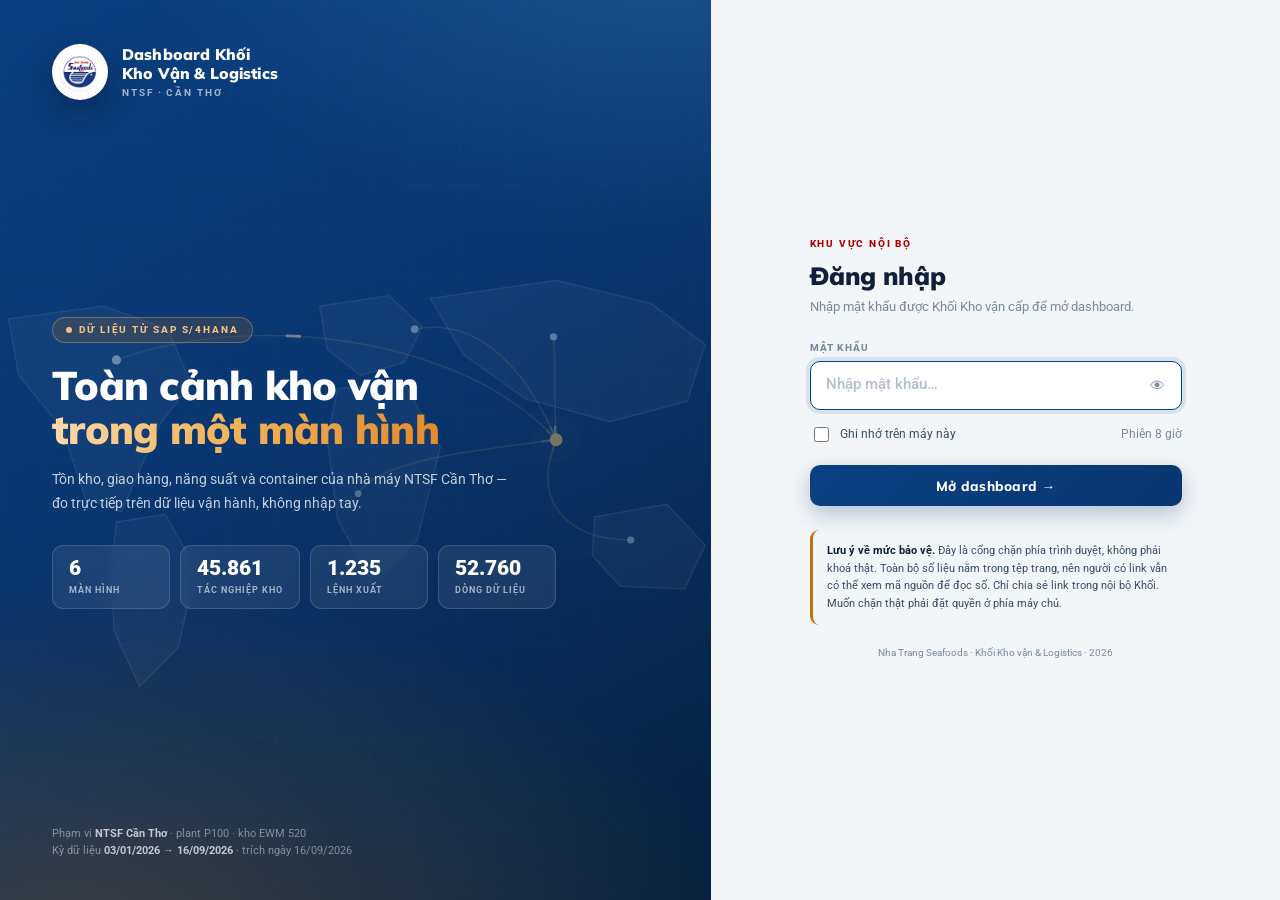
==== commit 60890f0c: "Cap nhat dashboard — 3 man theo 3 cap quyet dinh, nhan KPI tren moi the, quy tac bieu do Them chien-" ====
--- a/index.html
+++ b/index.html
@@ -178,7 +178,7 @@
 
 </script>
 <script>NTSF_AUTH.guard();</script>
-<title>Kho vận NTSF</title>
+<title>Quản lý · Kho vận NTSF</title>
 <link rel="preconnect" href="https://fonts.googleapis.com">
 <link rel="preconnect" href="https://fonts.gstatic.com" crossorigin>
 <link rel="stylesheet" href="https://fonts.googleapis.com/css2?family=Mulish:wght@400;600;700;800;900&family=Roboto:wght@400;500;700&display=swap">
@@ -359,8 +359,12 @@
 .kpi:hover{border-color:var(--c2)}
 .kpi:focus-visible{outline:2px solid var(--amber); outline-offset:2px}
 .kpi .lbl{font-size:9px; font-weight:800; letter-spacing:.09em; text-transform:uppercase; color:var(--ink-3)}
-/* nhãn cho biết chỉ số thuộc bộ KPI nào */
-.kpi-head{display:flex; align-items:center; justify-content:space-between; gap:6px}
+/* nhãn cho biết chỉ số thuộc bộ KPI nào.
+   flex-wrap: từ 13/10/2026 nhãn mang nguyên mã chỉ tiêu ("Thay cho KPI-152",
+   "KPI-150 · quy tiền") nên dài hơn nhãn cũ ("Vận hành"). Không cho xuống dòng
+   thì tên chỉ tiêu bị ép còn một hai chữ mỗi dòng, thẻ cao lêu nghêu. */
+.kpi-head{display:flex; align-items:center; justify-content:space-between;
+  gap:6px; flex-wrap:wrap; row-gap:4px}
 .tag{
   font-size:8px; font-weight:800; letter-spacing:.06em; padding:2px 6px;
   border-radius:var(--r-pill); white-space:nowrap; flex:none;
@@ -375,6 +379,11 @@
 .kpi .formula{font-size:9px; color:var(--ink-3); margin-top:5px; padding-top:5px; border-top:1px dashed var(--line-soft); line-height:1.4}
 .kpi .spark{margin-top:5px; height:26px}
 .up{color:var(--good)} .down{color:var(--bad)} .flat{color:var(--ink-3)}
+
+/* ═══ NHÃN CHỈ TIÊU CẠNH TIÊU ĐỀ ═══
+   Hệ mã dashboard cũ (.ma-code — QL2-B07, CL1-K01, đuôi -CT) đã bỏ ngày 11/10/2026.
+   Cạnh tiêu đề giờ chỉ còn nhãn .tag mang mã thư viện KPI, chèn bằng NTSF_MA.gan(). */
+.card>h3>.tag, .insight>h4>.tag{ margin-left:8px; vertical-align:middle }
 
 /* ═══ THẺ BIỂU ĐỒ ═══ */
 .grid2{display:grid; grid-template-columns:repeat(auto-fit,minmax(380px,1fr)); gap:14px}
@@ -531,6 +540,98 @@
 .note-body{font:400 11.5px/1.55 Roboto,sans-serif;color:var(--ink);white-space:pre-wrap}
 .note-empty{margin:0;font:400 11.5px/1.6 Roboto,sans-serif;color:var(--ink-3)}
 @media print{.note-fab,.note-panel,.note-veil,.note-pin{display:none !important}}
+/* ══ THANH LỌC PHẠM VI ═══════════════════════════════════════════
+   Một hàng nút nhanh + một hàng ô chọn. Thay cho cây phân cấp cũ vì
+   quá nhiều bước bấm mới tới được kỳ cần xem. */
+.pv{display:flex;flex-direction:column;gap:10px}
+.pv-top{display:flex;align-items:center;gap:10px;flex-wrap:wrap}
+.pv-tog{border:0;background:transparent;cursor:pointer;padding:0;display:flex;align-items:center;gap:6px;
+  font:800 14px/1.3 Mulish,sans-serif;color:var(--ink)}
+.pv-mui{color:var(--ink-3);font-size:11px}
+.pv-badge{background:var(--surface-tint);border:1px solid var(--line);border-radius:var(--r-pill);
+  padding:2px 10px;font:700 10.5px/1.6 Roboto,sans-serif;color:var(--ink-2);white-space:nowrap}
+.pv-grow{flex:1}
+.pv-reset{color:var(--ink-3)}
+.pv-body{display:grid;grid-template-columns:repeat(auto-fit,minmax(150px,1fr));gap:10px;align-items:end}
+.pv-f{display:flex;flex-direction:column;gap:4px;min-width:0}
+.pv-f>span{font:700 9px/1.6 Roboto,sans-serif;letter-spacing:.06em;text-transform:uppercase;color:var(--ink-3)}
+.pv-f select,.pv-f input{width:100%;min-width:0;box-sizing:border-box;
+  background:var(--surface);border:1px solid var(--line);border-radius:var(--r-ctl);
+  padding:7px 10px;font:500 12.5px/1.3 Roboto,sans-serif;color:var(--ink);outline:none}
+.pv-f select{appearance:none;-webkit-appearance:none;cursor:pointer;padding-right:26px;
+  background-image:linear-gradient(45deg,transparent 50%,var(--ink-3) 50%),linear-gradient(135deg,var(--ink-3) 50%,transparent 50%);
+  background-position:calc(100% - 15px) 14px,calc(100% - 10px) 14px;
+  background-size:5px 5px,5px 5px;background-repeat:no-repeat}
+.pv-f select:focus,.pv-f input:focus{border-color:var(--blue)}
+.pv-q{grid-column:span 2}
+@media(max-width:760px){.pv-q{grid-column:span 1}}
+.pv-ip{position:relative;display:block}
+.pv-ip i{position:absolute;left:9px;top:50%;transform:translateY(-50%);font-style:normal;color:var(--ink-3);font-size:13px}
+.pv-ip input{padding-left:27px}
+.rb-note{margin:0;font:400 11px/1.6 Roboto,sans-serif;color:var(--ink-2)}
+.rb-note b{color:var(--ink)}
+.rb-warn{background:var(--warn-bg);border-left:3px solid var(--warn);border-radius:6px;padding:7px 10px}
+/* bảng so sánh hai kỳ */
+.ss-wrap td.d-up{color:var(--good);font-weight:800}
+.ss-wrap td.d-down{color:var(--bad);font-weight:800}
+.ss-wrap td.d-flat{color:var(--ink-3)}
+/* ══ KHUNG CHỜ DỮ LIỆU VÀ CÔNG TẮC DỮ LIỆU MẪU ═══════════════════
+   Chỉ tiêu chưa có dữ liệu vẫn vẽ khung trục thật, hộp giữa khung nói rõ
+   thiếu gì. Bật dữ liệu mẫu thì in chìm chữ lên biểu đồ để ảnh chụp màn
+   hình không bị đọc nhầm thành số SAP. */
+.kho-du{position:absolute;left:50%;top:46%;transform:translate(-50%,-50%);
+  width:min(88%,420px);background:var(--surface);border:1px dashed var(--warn);
+  border-radius:var(--r-panel);padding:10px 14px;text-align:center;box-shadow:var(--sh-kpi)}
+.kho-du>b{display:block;font:800 12.5px/1.4 Mulish,sans-serif;color:var(--warn);margin-bottom:4px}
+.kho-du>span{display:block;font:400 11px/1.6 Roboto,sans-serif;color:var(--ink-2)}
+.kho-du>span b{color:var(--ink)}
+.kho-du code{font-size:10px}
+.demo-nut{margin-left:8px;border:1px solid var(--line);background:var(--surface);cursor:pointer;
+  border-radius:var(--r-pill);padding:2px 11px;font:700 10px/1.7 Roboto,sans-serif;color:var(--ink-3);
+  vertical-align:middle}
+.demo-nut:hover{border-color:var(--ink-3)}
+.demo-nut[aria-pressed="true"]{background:var(--bad);border-color:var(--bad);color:#fff}
+.demo-bang{background:var(--bad-bg);border:1px solid var(--bad);border-left-width:4px;border-radius:6px;
+  padding:7px 11px;margin:0 0 8px;font:400 10.5px/1.55 Roboto,sans-serif;color:var(--ink-2)}
+.demo-bang b{color:var(--bad)}
+/* ══ QUYẾT ĐỊNH GẮN VÀO TỪNG CHỈ SỐ ══════════════════════════════
+   Sau workshop ERP 01-02/10/2026. Bỏ bảng liệt kê quyết định riêng ngày
+   11/10 và bỏ nốt khối "thẻ người dùng" (.qd-the) ngày 13/10: quyết định
+   phải nằm thẳng trong chỉ số, mở chỉ số ra là thấy — không khối nào ở
+   cấp màn chen giữa tiêu đề và con số nữa. */
+/* dòng quyết định trên mặt thẻ chỉ tiêu — thay cho dòng công thức */
+.qd-dong{display:block;margin-top:6px;padding-top:6px;border-top:1px dashed var(--line);
+  font:700 10.5px/1.5 Roboto,sans-serif;color:var(--blue);text-align:left}
+.qd-v-chua{color:var(--bad)}
+.qd-v-phan{color:var(--warn)}
+/* nút mã QĐ cạnh tiêu đề biểu đồ */
+.qd-ma{border:1px solid var(--blue);background:var(--surface);color:var(--blue);cursor:pointer;
+  border-radius:var(--r-pill);padding:1px 9px;font:800 10px/1.7 Roboto,sans-serif;
+  white-space:nowrap;vertical-align:middle;margin-left:8px}
+.qd-ma:hover{background:var(--blue);color:#fff}
+/* khối quyết định chèn lên đầu bảng phân tích sâu */
+.qd-khoi{background:var(--surface-tint);border:1px solid var(--line);
+  border-left:4px solid var(--c2);border-radius:var(--r-panel);padding:13px 16px;margin-bottom:14px}
+.qd-khoi-top{display:flex;align-items:center;gap:10px;flex-wrap:wrap;margin-bottom:10px}
+.qd-khoi-top b{font:800 14px/1.35 Mulish,sans-serif;color:var(--ink)}
+.qd-khoi-luoi{display:grid;grid-template-columns:1.1fr 1.4fr .8fr;gap:14px}
+@media(max-width:900px){.qd-khoi-luoi{grid-template-columns:1fr}}
+.qd-khoi-luoi h5{margin:0 0 3px;font:800 9px/1.5 Roboto,sans-serif;letter-spacing:.06em;
+  text-transform:uppercase;color:var(--ink-3)}
+.qd-khoi-luoi h5 i{font-style:normal;text-transform:none;letter-spacing:0;color:var(--warn)}
+.qd-khoi-luoi p{margin:0;font:400 11.5px/1.6 Roboto,sans-serif;color:var(--ink-2)}
+.qd-khoi-luoi b{color:var(--ink)}
+.qd-khoi-thieu{margin:10px 0 0;background:var(--warn-bg);border-left:3px solid var(--warn);
+  border-radius:6px;padding:7px 10px;font:400 10.5px/1.6 Roboto,sans-serif;color:var(--ink-2)}
+.qd-khoi-thieu b{color:var(--ink)}
+.qd-tt{display:inline-block;font:800 9px/1.6 Roboto,sans-serif;letter-spacing:.04em;
+  text-transform:uppercase;padding:2px 8px;border-radius:var(--r-pill);white-space:nowrap}
+.qd-du{background:var(--good-bg);color:var(--good);border:1px solid var(--good)}
+.qd-phan{background:var(--warn-bg);color:var(--warn);border:1px solid var(--amber-line)}
+.qd-chua{background:var(--bad-bg);color:var(--bad);border:1px solid var(--bad)}
+/* nhãn Dẫn dắt / Kết quả trên thẻ chỉ tiêu */
+.tag.lead{background:var(--good-bg);color:var(--good);border:1px solid var(--good)}
+.tag.lag{background:var(--surface-tint);color:var(--ink-2);border:1px solid var(--line)}
 </style>
 <script data-src="logo.js">
 window.NTSF_LOGO = '[data-uri]';
@@ -596,6 +697,181 @@
     }
   },
 
+  /* ── VÀNH KHUYÊN — CƠ CẤU 100% ──
+     Quy tắc 3 của bảng Quy tắc biểu đồ: cơ cấu của MỘT tổng, từ 2 đến 5 phần, các
+     phần chênh nhau đủ rõ thì vẽ vành khuyên. Quá 5 phần hoặc các phần xấp xỉ nhau
+     thì quay về thanh ngang — mắt người so ĐỘ DÀI chính xác hơn so GÓC nhiều.
+
+     Lỗ giữa luôn ghi tổng, nên người đọc không bao giờ mất mẫu số — đây chính là
+     lỗi thường gặp nhất của biểu đồ tròn: thấy "75%" mà không biết 75% của bao nhiêu.
+
+     ⚠️ KHÔNG CÓ KHỐI CHÚ GIẢI RIÊNG. Nhãn gắn thẳng quanh vành, mỗi nhãn nối về
+     đúng lát của nó bằng một đường dẫn mang màu lát đó. Hai bản trước đều đặt chú
+     giải thành một khối bên cạnh và đều bị trả lại (11 và 12/10/2026):
+       "quá xấu, đọc vào không hiểu gì" → "làm lại các nhãn thể hiện trên biểu đồ
+        luôn, không cần các thẻ ghi chú ở ngoài, và các con số phải to rõ".
+     Lý do kỹ thuật đằng sau yêu cầu đó: khối chú giải tách rời bắt mắt đi hai
+     chặng — nhìn ô màu, tìm lát cùng màu, rồi mới đọc số. Nhãn gắn tại chỗ bỏ hẳn
+     chặng giữa. Đừng dựng lại khối chú giải.
+
+     Nhãn tự dãn ra khi chồng nhau (`DAY_NHAN`), và bán kính vành tự co theo bề
+     rộng thẻ để hai cột chữ hai bên luôn còn chỗ — thẻ nửa màn chỉ rộng ~354px.
+
+     parts: [{ k:'tên', v:số, c:'--biến-màu', lbl:'giá trị tuyệt đối' }]
+     opt:   { tong:'chuỗi giữa vòng', donVi:'nhãn nhỏ dưới tổng',
+              ghiChu:'một dòng kết luận ở đáy' } */
+  donut: function (id, parts, opt) {
+    var box = (typeof id === 'string') ? document.getElementById(id) : id;
+    if (!box) return;
+    opt = opt || {};
+    box.innerHTML = '';
+    var tu = this;
+    var NS = 'http://www.w3.org/2000/svg';
+    function e(t, a) {
+      var n = document.createElementNS(NS, t);
+      for (var k in a) n.setAttribute(k, a[k]);
+      return n;
+    }
+    function mau(v) { return getComputedStyle(document.documentElement).getPropertyValue(v || '--c1').trim(); }
+
+    /* Vành phải chừa chỗ cho hai cột chữ hai bên. Bán kính tính NGƯỢC từ bề rộng
+       thẻ chứ không đặt cứng, nếu không thẻ nửa màn sẽ đẩy chữ tràn ra ngoài. */
+    var W = this.rong(box);
+    var hep = W < 470;
+    var khe = hep ? 13 : 26;                      /* vành → chữ */
+    var leMin = hep ? 100 : 112;                  /* bề rộng tối thiểu cột chữ */
+    var ngoaiMax = (W - 2 * khe - 2 * leMin) / 2;
+    var Rng = Math.min(hep ? 76 : 134, Math.max(44, ngoaiMax));
+    var R = Rng / 1.19, day = Math.max(13, R * 0.38);
+    var leW = (W - 2 * Rng - 2 * khe) / 2;
+
+    var cp = hep ? 9 : 10;                        /* cỡ chữ phụ */
+    var cs = hep ? 15 : 18;                       /* cỡ chữ phần trăm */
+    var DAY_NHAN = hep ? 40 : 46;                 /* chiều cao tối thiểu một nhãn */
+    var chuH = opt.ghiChu ? 26 : 8;
+
+    var tong = parts.reduce(function (s, p) { return s + (p.v || 0); }, 0) || 1;
+
+    /* Góc bắt đầu KHÔNG phải 12 giờ. Khi một lát chiếm ba phần tư vòng — đúng
+       trường hợp phân loại giá trị tồn kho — thì bắt đầu ở 12 giờ sẽ dồn hết nhãn
+       nhỏ lên một góc và để trống hẳn nửa kia. Nên xoay sao cho GIỮA lát lớn nhất
+       nằm ngang bên phải: nhãn lớn ra giữa phải, các nhãn nhỏ trải đều bên trái. */
+    var iMax = 0;
+    parts.forEach(function (p, i) { if ((p.v || 0) > (parts[iMax].v || 0)) iMax = i; });
+    var tongTruoc = 0;
+    for (var j = 0; j < iMax; j++) tongTruoc += parts[j].v || 0;
+    var batDau = -((tongTruoc + (parts[iMax].v || 0) / 2) / (parts.reduce(function (s, p) { return s + (p.v || 0); }, 0) || 1)) * Math.PI * 2;
+
+    /* Dựng trước danh sách nhãn để biết mỗi bên có mấy cái — chiều cao khung phải
+       đủ cho bên đông nhãn nhất, nếu không nhãn bị đẩy ra ngoài khung. */
+    var ds = [], a = batDau;
+    parts.forEach(function (p) {
+      var goc = (p.v || 0) / tong * Math.PI * 2;
+      if (goc > 0) ds.push({ p: p, d0: a, goc: goc, giua: a + goc / 2 });
+      a += goc;
+    });
+    var nP = 0, nT = 0;
+    ds.forEach(function (n) {
+      n.ben = Math.cos(n.giua) >= 0 ? 1 : -1;
+      if (n.ben > 0) nP++; else nT++;
+    });
+    var H = Math.max(2 * Rng + 46, Math.max(nP, nT) * DAY_NHAN + 20) + chuH;
+    var cx = W / 2, cy = (H - chuH) / 2;
+
+    var svg = e('svg', { viewBox: '0 0 ' + W + ' ' + H, role: 'img' });
+
+    ds.forEach(function (n) {
+      /* cung gần trọn vòng vẽ hụt một chút, vì cung 360° có điểm đầu trùng điểm
+         cuối nên trình duyệt vẽ ra đường rỗng */
+      var buoc = Math.min(n.goc, Math.PI * 1.999);
+      var x0 = cx + R * Math.cos(n.d0), y0 = cy + R * Math.sin(n.d0);
+      var x1 = cx + R * Math.cos(n.d0 + buoc), y1 = cy + R * Math.sin(n.d0 + buoc);
+      svg.appendChild(e('path', {
+        d: 'M ' + x0 + ' ' + y0 + ' A ' + R + ' ' + R + ' 0 ' + (buoc > Math.PI ? 1 : 0) + ' 1 ' + x1 + ' ' + y1,
+        fill: 'none', stroke: mau(n.p.c), 'stroke-width': day
+      }));
+    });
+
+    if (opt.tong) {
+      /* Chữ trong lỗ vành bị giới hạn bởi ĐƯỜNG KÍNH TRONG, không phải bề rộng thẻ.
+         Nhãn đơn vị dài hơn chỗ đó thì ngắt làm hai dòng ở dấu · — cắt cụt thành
+         "tỷ đồng · tổn…" là mất luôn ý nghĩa của con số ở giữa. */
+      var trongD = 2 * (R - day / 2) - 8;
+      var cs2 = hep ? 8.5 : 9.5;
+      var dong = [];
+      if (opt.donVi) {
+        if (String(opt.donVi).length * cs2 * 0.49 > trongD && opt.donVi.indexOf('·') > 0) {
+          dong = opt.donVi.split('·').map(function (s) { return s.trim(); });
+        } else { dong = [opt.donVi]; }
+      }
+      var day1 = dong.length > 1 ? -4 : (dong.length ? 2 : 8);
+      var t1 = e('text', { x: cx, y: cy + day1, 'text-anchor': 'middle',
+        'font-size': hep ? 20 : 26, 'font-weight': 800, fill: mau('--ink'), 'font-family': 'Roboto,sans-serif' });
+      t1.textContent = opt.tong; svg.appendChild(t1);
+      dong.forEach(function (s, i) {
+        var t2 = e('text', { x: cx, y: cy + day1 + (hep ? 13 : 16) + i * (cs2 + 2), 'text-anchor': 'middle',
+          'font-size': cs2, fill: mau('--ink-3'), 'font-family': 'Roboto,sans-serif' });
+        t2.textContent = tu.catNhan(s, trongD, cs2 * 0.49); svg.appendChild(t2);
+      });
+    }
+
+    /* Vị trí mong muốn của mỗi nhãn là ngang với giữa lát của nó. Lát nhỏ nằm sát
+       nhau thì hai nhãn chồng lên nhau, nên sau khi xếp phải dãn chúng ra theo
+       DAY_NHAN rồi kéo cả cụm về trong khung. */
+    [1, -1].forEach(function (ben) {
+      var g = ds.filter(function (n) { return n.ben === ben; });
+      g.forEach(function (n) { n.y = cy + (Rng + 8) * Math.sin(n.giua); });
+      g.sort(function (x, y) { return x.y - y.y; });
+      for (var i = 1; i < g.length; i++) {
+        if (g[i].y - g[i - 1].y < DAY_NHAN) g[i].y = g[i - 1].y + DAY_NHAN;
+      }
+      if (g.length) {
+        var tran = (H - chuH) - 14, duoi = g[g.length - 1].y - tran;
+        if (duoi > 0) g.forEach(function (n) { n.y -= duoi; });
+        var tren = 16 - g[0].y;
+        if (tren > 0) g.forEach(function (n) { n.y += tren; });
+      }
+    });
+
+    ds.forEach(function (n) {
+      var ben = n.ben, c = mau(n.p.c);
+      var xA = cx + (Rng + 2) * Math.cos(n.giua), yA = cy + (Rng + 2) * Math.sin(n.giua);
+      var xB = cx + ben * (Rng + khe * 0.42);
+      var xRay = cx + ben * (Rng + khe);
+      svg.appendChild(e('polyline', {
+        points: xA + ',' + yA + ' ' + xB + ',' + n.y + ' ' + xRay + ',' + n.y,
+        fill: 'none', stroke: c, 'stroke-width': 1.6, 'stroke-linejoin': 'round'
+      }));
+      svg.appendChild(e('circle', { cx: xA, cy: yA, r: 2.6, fill: c }));
+
+      var xT = xRay + ben * 6, neo = ben > 0 ? 'start' : 'end';
+      var pct = (n.p.v || 0) / tong * 100;
+
+      var l1 = e('text', { x: xT, y: n.y - 4, 'text-anchor': neo, 'font-size': cs,
+        'font-weight': 800, fill: mau('--ink'), 'font-family': 'Roboto,sans-serif' });
+      l1.textContent = pct.toLocaleString('vi-VN', { minimumFractionDigits: 1, maximumFractionDigits: 1 }) + '%';
+      svg.appendChild(l1);
+
+      var l2 = e('text', { x: xT, y: n.y + (hep ? 9 : 10), 'text-anchor': neo, 'font-size': cp,
+        'font-weight': 700, fill: mau('--ink-2'), 'font-family': 'Roboto,sans-serif' });
+      l2.textContent = tu.catNhan(n.p.k, leW - 8, cp * 0.55); svg.appendChild(l2);
+
+      if (n.p.lbl) {
+        var l3 = e('text', { x: xT, y: n.y + (hep ? 20 : 22), 'text-anchor': neo, 'font-size': cp - 0.5,
+          'font-weight': 600, fill: mau('--ink-3'), 'font-family': 'Roboto,sans-serif' });
+        l3.textContent = tu.catNhan(n.p.lbl, leW - 8, cp * 0.55); svg.appendChild(l3);
+      }
+    });
+
+    if (opt.ghiChu) {
+      var gc = e('text', { x: W / 2, y: H - 7, 'text-anchor': 'middle', 'font-size': 10.5,
+        'font-weight': 700, fill: mau('--c2'), 'font-family': 'Roboto,sans-serif' });
+      gc.textContent = opt.ghiChu; svg.appendChild(gc);
+    }
+
+    box.appendChild(svg);
+  },
+
   /* Chạy SAU khi vẽ xong: kéo mọi nhãn bị tràn khỏi khung về lại bên trong.
      Chỉ xảy ra ở màn hẹp, khi nhãn giá trị dài hơn phần lề chừa sẵn. Đo bằng
      getBBox nên phải gọi lúc SVG đã nằm trong DOM, không gọi lúc đang dựng. */
@@ -625,17 +901,107 @@
   }
 };
 
+/* ═══ NHÃN CHỈ TIÊU TRÊN TIÊU ĐỀ ═══
+   Trước ngày 11/10/2026 mỗi phần tử trên màn mang một mã riêng của dashboard —
+   QL2-B07, CL1-K01, VH3-P03. ĐÃ BỎ HẲN. Lý do người dùng nêu: mã màn bắt người đọc
+   nhớ hai hệ mã cho cùng một con số, mà nó không trả lời được câu hỏi duy nhất đáng
+   hỏi khi nhìn một biểu đồ — "cái này là chỉ tiêu nào trong bộ KPI của công ty".
+
+   Nay mỗi tiêu đề chỉ còn ĐÚNG MỘT nhãn, là mã trong thư viện KPI IGROUP v1.1:
+     KPI-150            đo đủ theo công thức chính thức
+     KPI-154 · phần     đo được một phần — phần thiếu ghi ở màn Định nghĩa chỉ số
+     Hỗ trợ phân tích   biểu đồ dựng để tìm nguyên nhân, không thuộc bộ KPI
+
+   Bảng tra là biến KPI_MAP của từng trang, khoá là id biểu đồ hoặc id bảng. Tiêu đề
+   nào đã ghi sẵn nhãn trong HTML thì giữ nguyên, không chồng thêm nhãn thứ hai. */
+window.NTSF_MA = {
+  MAN: {
+    'chien-luoc':  { ma: 'CL1', ten: 'Chiến lược',             tang: 1, href: 'chien-luoc.html' },
+    'quan-ly':     { ma: 'QL2', ten: 'Quản lý',                tang: 2, href: 'index.html' },
+    'van-hanh':    { ma: 'VH3', ten: 'Vận hành',               tang: 3, href: 'van-hanh.html' },
+    /* Ba màn chuyên đề TQ1 · GH2 · TK2 · NS2 đã gộp vào ba màn cấp trên ngày 30/09/2026.
+       Mã cũ không dùng lại cho màn khác, để tra cứu tài liệu cũ không bị nhầm. */
+    'du-lieu':     { ma: 'DL0', ten: 'Tình trạng dữ liệu KPI', tang: 0, href: 'du-lieu.html' },
+    'mo-hinh-du-lieu':  { ma: 'MH0', ten: 'Mô hình & dữ liệu', tang: 0, href: 'mo-hinh-du-lieu.html' },
+    'dinh-nghia':  { ma: 'DN0', ten: 'Định nghĩa chỉ số',      tang: 0, href: 'dinh-nghia.html' }
+  },
+  TANG: { 0: 'Quản trị', 1: 'Tầng 1 — Chiến lược', 2: 'Tầng 2 — Quản lý', 3: 'Tầng 3 — Vận hành' },
+
+  /* 23 chỉ tiêu Kho vận trong thư viện KPI IGROUP v1.1 — chỉ dùng cho chú thích
+     khi rê chuột lên nhãn. Định nghĩa và công thức đầy đủ ở màn Định nghĩa chỉ số. */
+  TEN: {
+    'KPI-150': 'Số lượng tồn kho',
+    'KPI-151': 'Mức tồn kho an toàn so với thực tế',
+    'KPI-152': 'Số ngày tồn kho thành phẩm',
+    'KPI-153': 'Tỷ lệ hàng chậm luân chuyển',
+    'KPI-154': 'Hiệu suất sử dụng kho lạnh',
+    'KPI-155': 'Số ngày tồn kho khả dụng',
+    'KPI-156': 'Tỷ lệ hàng hết hạn sử dụng',
+    'KPI-157': 'Trung bình thời gian nhập hàng',
+    'KPI-158': 'Trung bình thời gian xuất hàng',
+    'KPI-159': 'Tổng số lệnh nhập hàng',
+    'KPI-160': 'Khối lượng trung bình nhập hàng',
+    'KPI-161': 'Tổng số lệnh xuất hàng',
+    'KPI-162': 'Khối lượng trung bình xuất hàng',
+    'KPI-163': 'Tỷ lệ đơn hàng nhỏ lẻ',
+    'KPI-072': 'Thời gian từ nhận đơn đến xuất hàng',
+    'KPI-073': 'Giao hàng đúng hạn và đủ lượng',
+    'KPI-074': 'Tỷ lệ đáp ứng đơn hàng',
+    'KPI-075': 'Đơn hàng bị khoá hoặc vướng',
+    'KPI-052': 'Hàng sản xuất lưu kho quá 2 tháng',
+    'KPI-039': 'Tỷ lệ hàng cô lập',
+    'KPI-038': 'Tỷ lệ hàng hư hỏng trong quá trình lưu kho',
+    'KPI-100': 'Số ngày tồn kho toàn bộ',
+    'KPI-065': 'Chi phí logistics trên mỗi kg'
+  },
+
+  maMan: function () {
+    var k = document.body.dataset.page || '';
+    return this.MAN[k] ? this.MAN[k].ma : '??';
+  },
+
+  /* Gắn nhãn chỉ tiêu cạnh tiêu đề. Gọi lại sau mỗi lần vẽ vì trang có thể dựng
+     lại thẻ. Tiêu đề đã có sẵn một nhãn nào đó thì bỏ qua, không chồng nhãn. */
+  gan: function () {
+    var map = window.KPI_MAP; if (!map) return;
+    var tu = this;
+    Object.keys(map).forEach(function (id) {
+      var e = document.getElementById(id); if (!e) return;
+      var o = e.closest('article, .card, .insight'); if (!o) return;
+      var h = o.querySelector('h3, h4'); if (!h) return;
+      if (h.querySelector('.tag')) return;
+
+      var ma = map[id];
+      var s = document.createElement('span');
+      s.className = 'tag ' + (!ma ? 'ops' : ma.indexOf('·') >= 0 ? 'kpi-part' : 'kpi-code');
+      if (ma) {
+        s.textContent = ma;
+        var g = ma.split(' ')[0];
+        s.title = (tu.TEN[g] || g) + ' · thư viện KPI IGROUP v1.1'
+                + (ma.indexOf('·') >= 0 ? ' · mới đo được một phần' : '');
+      } else {
+        s.textContent = 'Hỗ trợ phân tích';
+        s.title = 'Biểu đồ dựng để tìm nguyên nhân — không thuộc bộ KPI chính thức';
+      }
+      /* Thứ tự đọc: tên → chỉ tiêu nào → quyết định gì → nút ghi chú.
+         Nhãn chèn trước phần tử nào đến trước trong hai nút kia. */
+      var sau = h.querySelector('.qd-ma, .note-pin');
+      if (sau) h.insertBefore(s, sau); else h.appendChild(s);
+    });
+  }
+};
+
 (function () {
   'use strict';
 
   var NAV = [
-    { group: 'Điều hành' },
-    { id: 'tong-quan',  href: 'index.html',      ico: '◪', label: 'Tổng quan' },
-    { id: 'giao-hang',  href: 'giao-hang.html',  ico: '◰', label: 'Giao hàng & Khách hàng' },
-    { id: 'ton-kho',    href: 'ton-kho.html',    ico: '▦', label: 'Tồn kho' },
-    { id: 'nang-suat',  href: 'nang-suat.html',  ico: '◱', label: 'Năng suất kho' },
+    { group: 'Ba cấp quyết định' },
+    { id: 'chien-luoc', href: 'chien-luoc.html', ico: '◉', label: '① Chiến lược · Ban điều hành' },
+    { id: 'quan-ly',    href: 'index.html',      ico: '◪', label: '② Quản lý · Giám đốc Khối' },
+    { id: 'van-hanh',   href: 'van-hanh.html',   ico: '◱', label: '③ Vận hành · Trưởng phòng' },
     { group: 'Quản trị', dim: true },
     { id: 'du-lieu',    href: 'du-lieu.html',    ico: '◈', label: 'Tình trạng dữ liệu KPI' },
+    { id: 'mo-hinh-du-lieu',  href: 'mo-hinh-du-lieu.html',  ico: '◫', label: 'Mô hình & dữ liệu' },
     { id: 'dinh-nghia', href: 'dinh-nghia.html', ico: '◇', label: 'Định nghĩa chỉ số' }
   ];
 
@@ -824,18 +1190,28 @@
         b.title = 'Ghi chú cho mục này'; b.textContent = '✎';
         b.addEventListener('click', function (e) {
           e.stopPropagation();
-          /* Bỏ nhãn tag và chính nút ✎ ra khỏi tên vị trí, nếu không
-             chuỗi sẽ dính thêm chữ như "Toàn kỳ" hay "CC-04". */
+          /* Bỏ nhãn tag, nút quyết định và chính nút ✎ ra khỏi tên vị trí, nếu không
+             chuỗi sẽ dính thêm chữ như "Toàn kỳ" hay "KPI-154". */
           var c = h.cloneNode(true);
-          Array.prototype.forEach.call(c.querySelectorAll('.tag, .note-pin'), function (x) { x.remove(); });
+          Array.prototype.forEach.call(c.querySelectorAll('.tag, .note-pin, .qd-ma'), function (x) { x.remove(); });
+          /* Ghi theo TÊN mục chứ không theo mã màn — mã màn đã bỏ ngày 11/10/2026,
+             người nhận ghi chú không còn chỗ nào để tra nó nữa. */
           moPanel(c.textContent.replace('✎', '').replace(/\s+/g, ' ').trim());
         });
         h.appendChild(b);
       });
     }
+    /* Gắn nhãn chỉ tiêu một lần khi trang dựng xong; màn có biểu đồ sẽ gọi lại
+       NTSF_MA.gan() sau mỗi lần vẽ. */
+    try { window.NTSF_MA.gan(); } catch (e) { }
+    setTimeout(function () { try { window.NTSF_MA.gan(); ganNut(); } catch (e) { } }, 300);
+
     ganNut();
     /* Biểu đồ vẽ lại không đụng tới tiêu đề, nhưng trang có thể dựng thẻ động */
     setTimeout(ganNut, 1200);
+
+    /* Mã riêng cho bảng phân tích sâu (QL2-P03 và đuôi -CT) đã bỏ ngày 11/10/2026
+       cùng với cả hệ mã màn — tiêu đề bảng đã nói rõ đang xem lát cắt nào. */
 
     document.getElementById('noteFab').addEventListener('click', function () {
       if (panel.classList.contains('on')) dongPanel(); else moPanel('Toàn trang');
@@ -910,12 +1286,340 @@
    Trang gọi NTSF_RANGE.init({ onChange: fn }) rồi vẽ lại
    theo cửa sổ thời gian nhận được.
    ═══════════════════════════════════════════════════════ */
+/* ═══════════════════════════════════════════════════════
+   NTSF_QD — SỔ QUYẾT ĐỊNH
+   Dựng sau workshop 01–02/10/2026. Khung IIBA: một phân tích chỉ có
+   giá trị khi nó thay đổi một quyết định. Vì vậy mỗi biểu đồ trên
+   dashboard phải gắn được vào ít nhất một quyết định có người quyết,
+   có nhịp, và có NGƯỠNG HÀNH ĐỘNG thống nhất TRƯỚC khi có kết quả.
+
+   Nguồn nội dung: cột "Quyết định phục vụ" trong Sổ đăng ký chỉ tiêu
+   (25/09/2026), đã phân sẵn cấp đọc và loại Dẫn dắt / Kết quả.
+
+   ⚠️ Mọi ngưỡng dưới đây là ĐỀ XUẤT của Khối, chưa được duyệt.
+   Duyệt xong thì đổi `duyet: false` thành `true` và ghi ngày.
+   ═══════════════════════════════════════════════════════ */
+window.NTSF_QD = (function () {
+  'use strict';
+
+  /* tt: 'du' = đủ dữ liệu quyết được · 'phan' = quyết được một phần
+         'chua' = chưa quyết được vì thiếu dữ liệu */
+  var DS = [
+    /* ── ① CHIẾN LƯỢC ─────────────────────────────────────── */
+    { ma:'QĐ-01', man:'chien-luoc', ten:'Có đầu tư mở rộng kho lạnh không?',
+      ai:'Ban điều hành · đề xuất từ Giám đốc Khối', nhip:'Quý và năm',
+      hoi:'Sức chứa hiện có còn đủ cho nhu cầu 3–5 năm tới, hay phải mở rộng?',
+      kq:['KPI-154 Hiệu suất sử dụng kho lạnh'],
+      dan:['KPI-150 Số lượng tồn kho','KPI-155 Số ngày tồn khả dụng'],
+      nguong:'Hiệu suất kho lạnh vượt <b>90% ba tháng liên tiếp</b> → lập hồ sơ đầu tư. '
+           + 'Dưới <b>60%</b> → rà lại hợp đồng thuê kho ngoài thay vì mở rộng.',
+      tt:'phan',
+      thieu:'Đang đo theo <b>tấn</b>, công thức chính thức đo theo thể tích hoặc pallet. '
+          + '11 trên 20 kho chưa khai sức chứa trong hồ sơ layout.' },
+
+    { ma:'QĐ-02', man:'chien-luoc', ten:'Cam kết mức phục vụ nào với từng thị trường?',
+      ai:'Ban điều hành · CSO chủ trì', nhip:'Quý',
+      hoi:'Thị trường nào Khối đủ sức cam kết SLA, thị trường nào chưa?',
+      kq:['KPI-073 Giao đúng hạn và đủ lượng'],
+      dan:['KPI-072 Thời gian từ nhận đơn đến xuất hàng','KPI-074 Tỷ lệ đáp ứng đơn hàng'],
+      nguong:'Chỉ cam kết SLA cho thị trường có OTD <b>ba tháng liên tiếp ≥ mức cam kết + 5 điểm %</b>. '
+           + 'Dưới mức đó thì cam kết khoảng thời gian rộng hơn, không hạ chất lượng để chạy theo con số.',
+      tt:'phan',
+      thieu:'Mới đo được vế <b>đúng hạn</b>, chưa có vế <b>đủ lượng</b> vì view thiếu lượng đặt. '
+          + 'Chưa khách hàng nào có SLA khai trong hệ thống.' },
+
+    { ma:'QĐ-03', man:'chien-luoc', ten:'Có chấp nhận mức vốn đang kẹt trong kho không?',
+      ai:'Ban điều hành · CFO đồng duyệt', nhip:'Quý',
+      hoi:'Vốn nằm trong hàng bao lâu mới quay vòng, và phần nào đang có nguy cơ thành hàng chết?',
+      kq:['KPI-152 Số ngày tồn kho thành phẩm','KPI-100 Số ngày tồn kho toàn bộ'],
+      dan:['KPI-153 Tỷ lệ hàng chậm luân chuyển','KPI-052 Hàng lưu kho quá 2 tháng'],
+      nguong:'Vốn đọng vượt <b>10% tồn bình quân hai quý liên tiếp</b> → Ban điều hành duyệt phương án xả hàng '
+           + 'kèm mức giảm giá tối đa. Không xả bằng giảm giá khi chưa có mức trần được duyệt.',
+      tt:'chua',
+      thieu:'<b>KPI-152 và KPI-100 để trống</b> theo quyết định 30/09/2026 — chờ giá vốn hàng bán từ Kế toán. '
+          + 'Hiện chỉ quyết được bằng chỉ số dẫn dắt.' },
+
+    { ma:'QĐ-04', man:'chien-luoc', ten:'Có đầu tư để nhìn thấy tiền đang MẤT và TỐN không?',
+      ai:'Ban điều hành', nhip:'Năm · theo kỳ ngân sách',
+      hoi:'Khối đang mất và tốn bao nhiêu tiền mỗi kỳ mà không nhìn thấy được?',
+      kq:['Chưa có chỉ tiêu nào đo được'],
+      dan:['KPI-156 Hàng hết hạn','KPI-038 Hàng hư hỏng','KPI-065 Chi phí logistics/kg'],
+      nguong:'Nếu sau <b>31/12/2026</b> vẫn chưa có giá vốn hàng bán và chi phí vận hành kho theo tháng '
+           + '→ đưa hai khoản này vào <b>phạm vi bắt buộc</b> của dự án ERP thay vì chờ.',
+      tt:'chua',
+      thieu:'Cả ba chỉ tiêu đều chưa đo được. Hai thẻ <i>Tiền đã MẤT</i> và <i>Tiền đang TỐN</i> '
+          + 'trên màn Chiến lược để trống chính là bằng chứng cho quyết định này.' },
+
+    /* ── ② QUẢN LÝ ───────────────────────────────────────── */
+    { ma:'QĐ-05', man:'quan-ly', ten:'Tháng này siết nhóm hàng nào?',
+      ai:'Giám đốc Khối', nhip:'Tháng',
+      hoi:'Nhóm hàng nào đang giữ nhiều vốn nhất mà quay vòng chậm nhất?',
+      kq:['KPI-153 Tỷ lệ hàng chậm luân chuyển'],
+      dan:['KPI-052 Hàng lưu kho quá 2 tháng','Số ngày tồn theo nhóm hàng','Phân loại giá trị tồn kho'],
+      nguong:'Nhóm có số ngày tồn <b>trên 90 ngày</b> hoặc giữ <b>trên 5% giá trị tồn</b> mà vòng quay <b>dưới 1</b> '
+           + '→ đưa vào danh sách siết của tháng sau, có tên người theo dõi.',
+      tt:'phan',
+      thieu:'Mới đo được vế <b>chậm luân chuyển</b>; vế <b>cận date</b> thiếu hạn sử dụng thật của mã hàng.' },
+
+    { ma:'QĐ-06', man:'quan-ly', ten:'Có dám nhận thêm đơn không?',
+      ai:'Giám đốc Khối · cùng Kinh doanh', nhip:'Tuần',
+      hoi:'Với mức tồn hiện tại, Khối còn đủ hàng để nhận thêm đơn trong bao lâu?',
+      kq:['KPI-074 Tỷ lệ đáp ứng đơn hàng'],
+      dan:['KPI-151 Mức tồn an toàn','KPI-155 Số ngày tồn khả dụng','KPI-150 Số lượng tồn kho'],
+      nguong:'Số ngày tồn khả dụng của nhóm hàng trong đơn <b>dưới 15 ngày</b> → không nhận thêm, '
+           + 'hoặc nhận kèm điều kiện thời gian giao rộng hơn.',
+      tt:'chua',
+      thieu:'<b>KPI-151</b> có trường nhưng giá trị bằng 0 ở toàn bộ mã — Kế hoạch chưa khai mức tồn an toàn. '
+          + '<b>KPI-074</b> thiếu lượng đặt trong view.' },
+
+    { ma:'QĐ-07', man:'quan-ly', ten:'Có thuê kho ngoài hay san tải nội bộ?',
+      ai:'Giám đốc Khối', nhip:'Tháng · trước mùa cao điểm',
+      hoi:'Kho nào đang quá tải, và còn chỗ trống ở kho nào để san sang?',
+      kq:['KPI-154 Hiệu suất sử dụng kho lạnh — từng kho'],
+      dan:['Tồn kho cuối kỳ theo tháng','Lệch tải giữa chín kho tự có'],
+      nguong:'Kho nào vượt <b>100%</b> → san tải nội bộ trước. '
+           + 'Chỉ thuê kho ngoài khi <b>tổng chín kho tự có vượt 90%</b> và không còn chỗ san.',
+      tt:'phan',
+      thieu:'Sức chứa thiết kế lấy từ <b>hồ sơ layout của Khối</b>, không lấy từ SAP — '
+          + 'SAP có trường sức chứa trên ô kệ nhưng 3.444/3.445 ô bị gắn cờ rỗng.' },
+
+    { ma:'QĐ-08', man:'quan-ly', ten:'Khách nào cần làm việc lại về mức phục vụ?',
+      ai:'Giám đốc Khối · cùng Kinh doanh', nhip:'Tháng',
+      hoi:'Khách nào đang nhận mức phục vụ thấp hơn hẳn mức chung, và có đáng để đàm phán lại?',
+      kq:['KPI-073 Giao đúng hạn — từng khách'],
+      dan:['Lệch trung vị theo khách','Phân bố mức độ trễ'],
+      nguong:'Khách có OTD <b>dưới mức chung hai tháng liên tiếp</b> và sản lượng <b>trên 500 tấn mỗi kỳ</b> '
+           + '→ đưa vào danh sách làm việc lại về thời gian giao.',
+      tt:'phan',
+      thieu:'Chưa có SLA riêng của từng khách trong hệ thống nên mốc so sánh là <b>mức chung</b>, không phải cam kết thật.' },
+
+    { ma:'QĐ-09', man:'quan-ly', ten:'Có đổi chính sách đơn nhỏ lẻ không?',
+      ai:'Giám đốc Khối · CSO quyết phần thương mại', nhip:'Quý',
+      hoi:'Đơn nhỏ lẻ đang ăn mòn năng suất kho bao nhiêu, và có đáng đặt phụ phí không?',
+      kq:['KPI-163 Tỷ lệ đơn hàng nhỏ lẻ'],
+      dan:['KPI-162 Khối lượng trung bình mỗi lệnh xuất'],
+      nguong:'⚠️ <b>Chưa chốt được ngưỡng thế nào là đơn nhỏ lẻ</b> — thư viện KPI ghi thẳng <i>"cần thống nhất"</i>. '
+           + 'Đề xuất lấy <b>dưới 5 tấn một lệnh</b>; vượt 15% tổng số lệnh thì bàn phụ phí.',
+      tt:'chua',
+      thieu:'Dữ liệu đã đủ để tính ngay khi Khối chốt ngưỡng. Đây là <b>quyết định bị chặn bởi định nghĩa</b>, '
+          + 'không phải bởi dữ liệu.' },
+
+    /* ── ③ VẬN HÀNH ──────────────────────────────────────── */
+    { ma:'QĐ-10', man:'van-hanh', ten:'Hôm nay chuyển hàng khỏi kho nào?',
+      ai:'Trưởng phòng Quản lý Kho', nhip:'Ngày',
+      hoi:'Kho nào đã vượt sức chứa, và chuyển sang kho nào thì còn chỗ?',
+      kq:['Số kho vượt trần'],
+      dan:['Mức lấp đầy từng kho','Lượng cần chuyển đi so với chỗ trống nhận được'],
+      nguong:'Kho vượt <b>100%</b> → chuyển ngay trong ngày. Kho <b>80–100%</b> → ngừng nhận thêm hàng mới. '
+           + 'Ưu tiên chuyển các lô cũ nhất để giải quyết cùng lúc KPI-052.',
+      tt:'phan',
+      thieu:'Bảng kho là <b>ảnh chụp 16/09/2026</b>, chưa nối tự động — phải đối chiếu SAP trước khi điều việc.' },
+
+    { ma:'QĐ-11', man:'van-hanh', ten:'Lô nào đẩy trước?',
+      ai:'Trưởng phòng Quản lý Kho', nhip:'Tuần',
+      hoi:'Lô nào già nhất và nằm ở kho đang quá tải?',
+      kq:['KPI-052 Hàng lưu kho quá 2 tháng'],
+      dan:['Tuổi tồn theo dải','Số lô quá 180 ngày'],
+      nguong:'Lô quá <b>180 ngày</b> → đẩy trong tháng. Lô quá <b>60 ngày</b> và nằm ở kho vượt trần → ưu tiên trước. '
+           + 'Lô mang ngày chuyển số dư đầu kỳ phải xác minh với Ban dự án ERP trước khi coi là hàng tồn lâu.',
+      tt:'phan',
+      thieu:'Đây là <b>tuổi lô</b>, không phải hạn sử dụng — chỉ 24 trên 17.407 lô có ghi hạn dùng.' },
+
+    { ma:'QĐ-12', man:'van-hanh', ten:'Đơn nào gỡ vướng trong ngày?',
+      ai:'Trưởng phòng Điều phối Vận chuyển', nhip:'Ngày',
+      hoi:'Đơn nào đang đứng im, vì lý do gì, và đơn nào thực ra đã chết cần đóng?',
+      kq:['KPI-075 Đơn hàng bị khoá hoặc vướng'],
+      dan:['Khối lượng và số dòng còn treo theo khách','Ngày kế hoạch cũ nhất còn treo'],
+      nguong:'Đơn có ngày kế hoạch <b>quá 30 ngày</b> → phân loại <i>còn hiệu lực</i> hay <i>đơn chết cần đóng</i> '
+           + 'trong tuần. Không để đơn treo quá một quý mà chưa phân loại.',
+      tt:'phan',
+      thieu:'Đếm được số đơn nhưng <b>chưa biết lý do khoá</b> — cần IT cấp bảng giải mã trạng thái đơn.' },
+
+    { ma:'QĐ-13', man:'van-hanh', ten:'Bố trí người và xe ngày nào?',
+      ai:'Trưởng phòng Quản lý Kho · cùng Điều phối', nhip:'Tuần',
+      hoi:'Khối lượng việc rơi vào những ngày nào và giờ nào trong tuần?',
+      kq:['Sản lượng xử lý bình quân mỗi ngày'],
+      dan:['Nhịp tác nghiệp theo giờ','Nhịp theo thứ trong tuần','Nhịp xuất container theo thứ'],
+      nguong:'Thứ có sản lượng vượt <b>1,5 lần bình quân</b> → tăng ca bốc xếp. '
+           + 'Dưới <b>0,5 lần</b> → rút người sang việc khác. Đỉnh người và đỉnh xe phải trùng nhau.',
+      tt:'du',
+      thieu:'' }
+  ];
+
+  var NHAN_TT = { du:'Quyết được', phan:'Quyết được một phần', chua:'Chưa quyết được' };
+
+  /* Dẫn dắt (lead) báo sớm, can thiệp được · Kết quả (lag) báo muộn, chỉ để nghiệm thu.
+     Lấy từ cột "Loại" trong Sổ đăng ký chỉ tiêu 25/09/2026. */
+  var LOAI = {
+    'KPI-150':'lead','KPI-151':'lead','KPI-152':'lead','KPI-153':'lead','KPI-154':'lead',
+    'KPI-155':'lead','KPI-100':'lead','KPI-052':'lead','KPI-039':'lead',
+    'KPI-072':'lead','KPI-073':'lead','KPI-074':'lead','KPI-075':'lead',
+    'KPI-156':'lag','KPI-038':'lag','KPI-157':'lag','KPI-158':'lag','KPI-159':'lag',
+    'KPI-160':'lag','KPI-161':'lag','KPI-162':'lag','KPI-163':'lag','KPI-065':'lag'
+  };
+  var NHAN_LOAI = { lead:'Dẫn dắt', lag:'Kết quả' };
+
+  /* Trả về thẻ nhãn Dẫn dắt / Kết quả cho một chuỗi có chứa mã KPI. */
+  function nhanLoai(s) {
+    var m = /KPI-\d{3}/.exec(s || ''); if (!m) return '';
+    var l = LOAI[m[0]]; if (!l) return '';
+    return '<span class="tag ' + l + '">' + NHAN_LOAI[l] + '</span>';
+  }
+
+  /* ⚠️ Khối "thẻ người dùng" (ai đọc · quyết định gì · nhịp xem · so với gì · đào
+     sâu tới) ĐÃ BỎ ngày 13/10/2026 theo yêu cầu người dùng. Workshop 01–02/10 gọi
+     đây là "thẻ người dùng dashboard", nhưng trên màn nó chỉ là năm ô chữ đứng
+     chắn giữa tiêu đề và con số. Mỗi chỉ tiêu nay đã tự mang quyết định của nó
+     (dòng ⟶ trên mặt thẻ và nút Quyết định cạnh biểu đồ) nên khối này thừa.
+     Đừng dựng lại. Dữ liệu người đọc/nhịp xem của từng màn vẫn còn trong tài liệu. */
+
+  function cua(man) {
+    return DS.filter(function (x) { return x.man === man; });
+  }
+  function tim(ma) {
+    for (var i = 0; i < DS.length; i++) if (DS[i].ma === ma) return DS[i];
+    return null;
+  }
+
+  /* ── Dòng quyết định in ngay trên mặt thẻ chỉ tiêu ──
+     Thay cho dòng công thức: nhìn thẻ là biết con số này quyết được việc gì. */
+  function dong(ma) {
+    var q = tim(ma); if (!q) return '';
+    return '<span class="qd-dong qd-v-' + q.tt + '">⟶ ' + q.ten + '</span>';
+  }
+
+  /* ── Khối quyết định chèn lên ĐẦU bảng phân tích sâu của chính chỉ tiêu đó ── */
+  function khoi(ma) {
+    var q = tim(ma); if (!q) return '';
+    return '<div class="qd-khoi">'
+      + '<div class="qd-khoi-top"><span class="qd-tt qd-' + q.tt + '">' + NHAN_TT[q.tt] + '</span>'
+      + '<b>' + q.ten + '</b></div>'
+      + '<div class="qd-khoi-luoi">'
+      + '<div><h5>Câu hỏi cần trả lời</h5><p>' + q.hoi + '</p></div>'
+      + '<div><h5>Ngưỡng hành động <i>· đề xuất, chưa duyệt</i></h5><p>' + q.nguong + '</p></div>'
+      + '<div><h5>Ai quyết · nhịp</h5><p>' + q.ai + '<br>' + q.nhip + '</p></div>'
+      + '</div>'
+      + (q.thieu ? '<p class="qd-khoi-thieu">⚠️ <b>Còn thiếu để quyết cho chắc:</b> ' + q.thieu + '</p>' : '')
+      + '</div>';
+  }
+  /* ── Nút quyết định cạnh tiêu đề biểu đồ ──
+     Trong HTML chỉ cần ghi data-qd="QĐ-07" lên thẻ <article class="card">.
+     Nút ghi chữ "Quyết định" chứ KHÔNG ghi mã QĐ-07: mã quyết định là cách đánh
+     số nội bộ, người đọc không tra ở đâu được — câu hỏi thật nằm trong chú thích
+     và trong hộp mở ra khi bấm. Bỏ mã hiển thị ngày 11/10/2026. */
+  function gan() {
+    var ds = document.querySelectorAll('[data-qd]');
+    Array.prototype.forEach.call(ds, function (el) {
+      if (el.tagName === 'BUTTON') return;                 /* nút trong bảng đã có sẵn */
+      var ma = el.dataset.qd, q = tim(ma); if (!q) return;
+      var h = el.querySelector('h3'); if (!h) return;
+      if (h.querySelector('.qd-ma')) return;
+      var b = document.createElement('button');
+      b.className = 'qd-ma'; b.type = 'button';
+      b.dataset.qd = ma; b.title = q.ten + ' · bấm để xem câu hỏi và ngưỡng hành động';
+      b.textContent = '⟶ Quyết định';
+      h.appendChild(b);
+    });
+  }
+
+  /* ── Bảng phân tích quyết định ── */
+  var scrim = null;
+  function hop() {
+    if (scrim) return scrim;
+    scrim = document.createElement('div');
+    scrim.className = 'scrim qd-scrim';
+    scrim.innerHTML =
+      '<div class="modal"><div class="modal-head">'
+      + '<div><div class="eyebrow" id="qdEye">—</div><h2 id="qdTitle">—</h2></div>'
+      + '<div class="grow" style="flex:1"></div>'
+      + '<button class="btn" onclick="window.print()">⎙ In / PDF</button>'
+      + '<button class="close" id="qdClose" aria-label="Đóng">✕</button>'
+      + '</div><div class="modal-body" id="qdBody"></div></div>';
+    document.body.appendChild(scrim);
+    scrim.addEventListener('click', function (e) {
+      if (e.target === scrim || e.target.closest('#qdClose')) dongHop();
+    });
+    return scrim;
+  }
+  function dongHop() {
+    if (!scrim) return;
+    scrim.classList.remove('on');
+    document.body.style.overflow = '';
+  }
+  function mo(ma) {
+    var q = tim(ma); if (!q) return;
+    var s = hop();
+    document.getElementById('qdEye').textContent =
+      'Quyết định · cấp ' + (NTSF_MA.MAN[q.man] ? NTSF_MA.MAN[q.man].ten : q.man);
+    document.getElementById('qdTitle').innerHTML = q.ten;
+    document.getElementById('qdBody').innerHTML = than(q);
+    s.classList.add('on');
+    document.body.style.overflow = 'hidden';
+    var c = document.getElementById('qdClose'); if (c) c.focus();
+  }
+
+  function than(q) {
+    var h = '';
+    h += '<div class="attrs">'
+       + at('Người quyết', q.ai)
+       + at('Nhịp xem', q.nhip) + at('Trạng thái', NHAN_TT[q.tt])
+       + '</div>';
+
+    h += '<div class="card"><h3>Câu hỏi cần trả lời</h3><p class="qd-lon">' + q.hoi + '</p></div>';
+
+    h += '<div class="card"><h3>Chỉ số đi kèm</h3>'
+       + '<p class="how">Chỉ số <b>kết quả</b> cho biết đã đạt chưa nhưng đến muộn · chỉ số <b>dẫn dắt</b> '
+       + 'cho phép can thiệp sớm. Workshop 02/10 gọi đây là cây chỉ số.</p>'
+       + '<div class="qd-cs"><div><h5>Kết quả · lag</h5><ul>'
+       + q.kq.map(function (x) { return '<li>' + x + '</li>'; }).join('')
+       + '</ul></div><div><h5>Dẫn dắt · lead</h5><ul>'
+       + q.dan.map(function (x) { return '<li>' + x + '</li>'; }).join('')
+       + '</ul></div></div></div>';
+
+    h += '<div class="card qd-ng"><h3>Ngưỡng hành động</h3>'
+       + '<p class="how">Workshop nhấn mạnh: ngưỡng phải thống nhất <b>TRƯỚC</b> khi có kết quả, '
+       + 'nếu không sẽ diễn giải theo ý muốn.</p>'
+       + '<p class="qd-lon">' + q.nguong + '</p>'
+       + '<p class="qd-duyet">⚠️ <b>Đây là ngưỡng do Khối đề xuất, chưa được duyệt.</b> '
+       + 'Cần Giám đốc Khối chốt và ghi ngày hiệu lực trước khi dùng để ra quyết định thật.</p></div>';
+
+    if (q.thieu) {
+      h += '<div class="insight"><h4>Còn thiếu gì để quyết cho chắc</h4><p>' + q.thieu + '</p></div>';
+    }
+    return h;
+  }
+  function at(k, v) {
+    return '<div class="attr"><div class="k">' + k + '</div><div class="v num">' + v + '</div></div>';
+  }
+
+  document.addEventListener('click', function (e) {
+    var b = e.target.closest('[data-qd]');
+    if (!b || b.tagName !== 'BUTTON') return;
+    e.preventDefault(); e.stopPropagation();
+    mo(b.dataset.qd);
+  });
+  document.addEventListener('keydown', function (e) {
+    if (e.key === 'Escape' && scrim && scrim.classList.contains('on')) dongHop();
+  });
+
+  return { DS: DS, LOAI: LOAI, cua: cua, tim: tim,
+           gan: gan, mo: mo,
+           nhanLoai: nhanLoai, dong: dong, khoi: khoi };
+})();
+
 window.NTSF_RANGE = (function () {
   'use strict';
 
-  var BASE = new Date(2026, 0, 1);    // mốc 0 của offset ngày
-  var END  = new Date(2026, 8, 16);   // ngày chốt số liệu 16/09/2026
+  /* ═══ THANH LỌC PHẠM VI ═══
+     Từ tháng → Đến tháng · So sánh với · các chiều lọc do từng màn khai báo · Tìm kiếm.
+     Bỏ cây phân cấp Năm→Quý→Tháng→Tuần→Ngày ngày 30/09/2026 vì quá nhiều bước bấm.
+     Lựa chọn ghi vào localStorage nên ba màn dùng chung một phạm vi. */
+
+  var BASE = new Date(2026, 0, 1);     // mốc 0 của offset ngày
+  var END  = new Date(2026, 8, 16);    // ngày chốt số liệu 16/09/2026
+  var HET  = 8;                        // tháng cuối có dữ liệu (0 = tháng 1)
   var THANG = ['01','02','03','04','05','06','07','08','09','10','11','12'];
+  var KHOA  = 'ntsf-pham-vi-v3';
 
   function off(d) { return Math.round((d - BASE) / 86400000); }
   function dateOf(o) { var d = new Date(BASE); d.setDate(d.getDate() + o); return d; }
@@ -923,48 +1627,227 @@
   function mm(d) { return ('0' + (d.getMonth() + 1)).slice(-2); }
   function vn(d) { return dd(d) + '/' + mm(d) + '/' + d.getFullYear(); }
   function vnNgan(d) { return dd(d) + '/' + mm(d); }
-
   var END_OFF = off(END);
 
-  /* Thứ Hai đầu tuần chứa ngày d */
   function thuHai(d) {
-    var k = (d.getDay() + 6) % 7;      // 0 = thứ Hai
-    var r = new Date(d); r.setDate(d.getDate() - k); r.setHours(0, 0, 0, 0);
+    var k = (d.getDay() + 6) % 7;
+    var r = new Date(d); r.setDate(d.getDate() - k); r.setHours(0,0,0,0);
     return r;
   }
-
-  var PRESETS = [
-    { id: 'w', label: 'Tuần này',  bucket: 'day',   ten: 'tuần hiện tại' },
-    { id: 'm', label: 'Tháng này', bucket: 'day',   ten: 'tháng hiện tại' },
-    { id: '3', label: '3 tháng',   bucket: 'week',  ten: '3 tháng gần nhất' },
-    { id: '6', label: '6 tháng',   bucket: 'month', ten: '6 tháng gần nhất' },
-    { id: 'y', label: 'Năm 2026',  bucket: 'month', ten: 'cả năm 2026' }
+  function dauThang(i) { var d = new Date(2026, i, 1); return d < BASE ? new Date(BASE) : d; }
+  function cuoiThang(i) { var d = new Date(2026, i + 1, 0); return d > END ? new Date(END) : d; }
+  function nhanThang(i) { return '2026.' + THANG[i]; }
+
+  var PRESET = [
+    { id:'1T',  nhan:'1T',      tu:function(){ return HET; } },
+    { id:'3T',  nhan:'3T',      tu:function(){ return Math.max(0, HET - 2); } },
+    { id:'6T',  nhan:'6T',      tu:function(){ return Math.max(0, HET - 5); } },
+    { id:'ytd', nhan:'YTD 26',  tu:function(){ return 0; } }
   ];
 
-  function cuaSo(id) {
-    var p = null, i;
-    for (i = 0; i < PRESETS.length; i++) if (PRESETS[i].id === id) p = PRESETS[i];
-    if (!p) p = PRESETS[PRESETS.length - 1];
-
-    var from;
-    if (id === 'w')      from = thuHai(END);
-    else if (id === 'm') from = new Date(2026, END.getMonth(), 1);
-    else if (id === '3') from = new Date(2026, END.getMonth() - 2, 1);
-    else if (id === '6') from = new Date(2026, END.getMonth() - 5, 1);
-    else                 from = new Date(BASE);
-    if (from < BASE) from = new Date(BASE);
-
-    var fo = off(from);
+  /* ═══ TRẠNG THÁI ═══ */
+  var tu = 0, den = HET, ss = 'truoc', dim = {}, q = '';
+  var DIMS = [], GOI_Y = '', cur = null, cb = null, hostEl = null, mo = true;
+
+  function doc() {
+    try {
+      var s = JSON.parse(localStorage.getItem(KHOA) || 'null');
+      if (!s) return;
+      if (s.tu != null)  tu  = Math.min(Math.max(s.tu, 0), HET);
+      if (s.den != null) den = Math.min(Math.max(s.den, 0), HET);
+      if (tu > den) { var t = tu; tu = den; den = t; }
+      if (s.ss) ss = s.ss;
+      if (s.dim) dim = s.dim;
+      if (s.q != null) q = s.q;
+      if (s.mo != null) mo = !!s.mo;
+    } catch (e) { /* trình duyệt chặn localStorage thì dùng mặc định */ }
+  }
+  function luu() {
+    try { localStorage.setItem(KHOA, JSON.stringify({ tu:tu, den:den, ss:ss, dim:dim, q:q, mo:mo })); }
+    catch (e) { }
+  }
+
+  function cuaSo(a, b) {
+    var f = dauThang(a), t = cuoiThang(b), n = b - a + 1;
     return {
-      id: p.id, label: p.label, ten: p.ten, bucket: p.bucket,
-      from: from, to: END, fromOff: fo, toOff: END_OFF,
-      soNgay: END_OFF - fo + 1,
-      nhan: vn(from) + ' → ' + vn(END),
-      toanKy: p.id === 'y'
+      tu:a, den:b, soThang:n,
+      from:f, to:t, fromOff:off(f), toOff:off(t),
+      soNgay: off(t) - off(f) + 1,
+      nhan: vn(f) + ' → ' + vn(t),
+      tenDay: n === 1 ? 'Tháng ' + (a + 1) : 'Tháng ' + (a + 1) + ' → Tháng ' + (b + 1),
+      tron: (b < HET)           /* tháng 9 mới có 16 ngày nên kỳ chạm tháng 9 là kỳ cụt */
     };
   }
 
-  /* Giải nén chuỗi "off,tk,pk,tr,tn,ct,cn,oo,ot;…" thành mảng bản ghi ngày */
+  function dungR() {
+    var n = den - tu + 1;
+    var w = cuaSo(tu, den);
+    var truoc = null, lyDo = '';
+
+    if (ss === 'truoc') {
+      if (tu - n >= 0) truoc = cuaSo(tu - n, tu - 1);
+      else if (tu > 0) { truoc = cuaSo(0, tu - 1); lyDo = 'Kỳ trước chỉ còn ' + tu + ' tháng dữ liệu, ngắn hơn kỳ đang xem.'; }
+      else lyDo = 'Kỳ đang xem đã bắt đầu từ tháng 1, không có kỳ nào trước nữa.';
+    } else if (ss === 'nam') {
+      lyDo = 'Bản trích chỉ có từ 03/01/2026 nên chưa có cùng kỳ năm trước. '
+           + 'Muốn so cùng kỳ thì phải kéo thêm dữ liệu năm 2025 từ SAP.';
+    }
+
+    var lech = truoc ? Math.abs(w.soNgay - truoc.soNgay) / Math.max(w.soNgay, truoc.soNgay) : 0;
+
+    cur = {
+      /* hợp đồng cũ — các màn đang dùng, không đổi tên */
+      id:'pv', label: w.tenDay, ten: w.tenDay.toLowerCase(),
+      bucket: n === 1 ? 'day' : (n <= 3 ? 'week' : 'month'),
+      from: w.from, to: w.to, fromOff: w.fromOff, toOff: w.toOff,
+      soNgay: w.soNgay, nhan: w.nhan, toanKy: (tu === 0 && den === HET),
+      /* phần mới */
+      tu: tu, den: den, soThang: n, tenDay: w.tenDay, tron: w.tron,
+      soSanh: ss, truoc: truoc, lyDoSoSanh: lyDo,
+      binhQuan: lech > 0.10, lechNgay: lech,
+      dim: dim, q: q
+    };
+    return cur;
+  }
+
+  /* ═══ GIAO DIỆN ═══ */
+  function opt(v, ten, chon) {
+    return '<option value="' + v + '"' + (String(chon) === String(v) ? ' selected' : '') + '>' + ten + '</option>';
+  }
+  function huyHieu() {
+    if (cur.toanKy && !q && khongLoc()) return 'Toàn bộ';
+    var s = cur.soThang === 9 ? 'Toàn kỳ' : cur.tenDay;
+    if (!khongLoc()) s += ' · đã lọc';
+    if (q) s += ' · tìm “' + q + '”';
+    return s;
+  }
+  function khongLoc() {
+    for (var i = 0; i < DIMS.length; i++) if (dim[DIMS[i].id] && dim[DIMS[i].id] !== 'all') return false;
+    return true;
+  }
+
+  function ve() {
+    if (!hostEl) return;
+    var h = '', i, j;
+
+    h += '<div class="pv-top">'
+       + '<button class="pv-tog" type="button" data-tog="1" aria-expanded="' + mo + '">'
+       + '<span class="pv-mui">' + (mo ? '▾' : '▸') + '</span> Phạm vi phân tích</button>'
+       + '<span class="pv-badge">' + huyHieu() + '</span>'
+       + '<span class="pv-grow"></span><div class="chips">';
+    for (i = 0; i < PRESET.length; i++) {
+      var p = PRESET[i], khop = (tu === p.tu() && den === HET);
+      h += '<button class="chip" type="button" data-p="' + p.id + '"'
+         + (khop ? ' aria-pressed="true"' : '') + '>' + p.nhan + '</button>';
+    }
+    h += '</div><button class="chip pv-reset" type="button" data-reset="1">↺ Đặt lại</button></div>';
+
+    h += '<div class="pv-body"' + (mo ? '' : ' hidden') + '>';
+
+    h += truong('Từ tháng', '<select data-f="tu">' + dsThang(tu) + '</select>');
+    h += truong('Đến tháng', '<select data-f="den">' + dsThang(den) + '</select>');
+    h += truong('So sánh với',
+          '<select data-f="ss">'
+        + opt('none', 'Không so sánh', ss)
+        + opt('truoc', 'Kỳ liền trước', ss)
+        + opt('nam', 'Cùng kỳ năm trước', ss)
+        + '</select>');
+
+    for (i = 0; i < DIMS.length; i++) {
+      var d = DIMS[i], o = '';
+      for (j = 0; j < d.opts.length; j++) o += opt(d.opts[j][0], d.opts[j][1], dim[d.id] || 'all');
+      h += truong(d.nhan, '<select data-d="' + d.id + '">' + o + '</select>');
+    }
+
+    if (GOI_Y) {
+      h += '<label class="pv-f pv-q"><span>Tìm kiếm</span>'
+         + '<span class="pv-ip"><i>⌕</i><input type="search" data-f="q" value="' + esc(q)
+         + '" placeholder="' + esc(GOI_Y) + '" autocomplete="off"></span></label>';
+    }
+    h += '</div>';
+
+    h += '<p class="rb-note' + ((!cur.tron || cur.lyDoSoSanh || cur.binhQuan) ? ' rb-warn' : '')
+       + '"' + (mo ? '' : ' hidden') + '>' + chuTrangThai() + '</p>';
+
+    hostEl.innerHTML = h;
+    hostEl.className = 'pv';
+  }
+  function truong(nhan, dk) { return '<label class="pv-f"><span>' + nhan + '</span>' + dk + '</label>'; }
+  function dsThang(chon) {
+    var s = '', i;
+    for (i = 0; i <= HET; i++) s += opt(i, nhanThang(i), chon);
+    return s;
+  }
+  function esc(s) { return String(s).replace(/&/g,'&amp;').replace(/"/g,'&quot;').replace(/</g,'&lt;'); }
+
+  function chuTrangThai() {
+    var s = 'Đang xem <b>' + cur.tenDay + '</b> · ' + cur.nhan + ' · <b>' + cur.soNgay + '</b> ngày theo lịch';
+    if (!cur.tron) s += ' · ⚠️ kỳ có <b>tháng 9 mới 16 ngày</b>, đừng so tổng với kỳ đủ tháng';
+    s += '.';
+    if (cur.truoc) {
+      s += ' So với <b>' + cur.truoc.tenDay + '</b> (' + cur.truoc.soNgay + ' ngày)';
+      s += cur.binhQuan
+        ? ' — hai kỳ lệch <b>' + Math.round(cur.lechNgay * 100) + '%</b> số ngày nên bảng so sánh '
+          + '<b>tự quy về bình quân mỗi ngày</b>.'
+        : '.';
+    } else if (cur.lyDoSoSanh) {
+      s += ' <b>Chưa so sánh được:</b> ' + cur.lyDoSoSanh;
+    }
+    return s;
+  }
+
+  var hoTim = null;
+  function batSuKien() {
+    hostEl.addEventListener('click', function (e) {
+      var b = e.target.closest('button'); if (!b) return;
+      if (b.dataset.tog)        { mo = !mo; luu(); ve(); return; }
+      else if (b.dataset.p)     { var p = timPreset(b.dataset.p); tu = p.tu(); den = HET; }
+      else if (b.dataset.reset) { tu = 0; den = HET; ss = 'truoc'; dim = {}; q = ''; }
+      else return;
+      xong();
+    });
+    hostEl.addEventListener('change', function (e) {
+      var s = e.target;
+      if (s.dataset.d) { dim[s.dataset.d] = s.value; }
+      else if (s.dataset.f === 'tu')  { tu = +s.value;  if (tu > den) den = tu; }
+      else if (s.dataset.f === 'den') { den = +s.value; if (den < tu) tu = den; }
+      else if (s.dataset.f === 'ss')  { ss = s.value; }
+      else return;
+      xong();
+    });
+    /* Ô tìm kiếm gõ tới đâu lọc tới đó, chờ 220ms cho khỏi vẽ lại liên tục */
+    hostEl.addEventListener('input', function (e) {
+      if (e.target.dataset.f !== 'q') return;
+      q = e.target.value.trim();
+      clearTimeout(hoTim);
+      hoTim = setTimeout(function () {
+        var oNoi = document.activeElement === e.target;
+        luu(); dungR(); ve();
+        if (oNoi) { var ip = hostEl.querySelector('[data-f="q"]'); if (ip) { ip.focus(); ip.setSelectionRange(q.length, q.length); } }
+        if (cb) cb(cur);
+      }, 220);
+    });
+  }
+  function timPreset(id) { for (var i = 0; i < PRESET.length; i++) if (PRESET[i].id === id) return PRESET[i]; return PRESET[3]; }
+  function xong() { luu(); dungR(); ve(); if (cb) cb(cur); }
+
+  function init(opt2) {
+    opt2 = opt2 || {};
+    hostEl = document.getElementById(opt2.host || 'rangeChips');
+    if (!hostEl) return null;
+    cb = opt2.onChange || null;
+    DIMS = opt2.dims || [];
+    GOI_Y = opt2.timKiem || '';
+    doc();
+    /* đọc localStorage trước rồi mới điền mặc định, nếu không chiều lọc riêng
+       của màn này sẽ bị bộ dim dùng chung của màn khác xoá mất */
+    for (var i = 0; i < DIMS.length; i++) if (dim[DIMS[i].id] == null) dim[DIMS[i].id] = 'all';
+    dungR(); ve(); batSuKien();
+    if (cb) cb(cur);
+    return cur;
+  }
+
+  /* ═══ TIỆN ÍCH CHO CÁC MÀN ═══ */
   function parse(packed) {
     return packed.split(';').map(function (s) {
       var v = s.split(',');
@@ -975,12 +1858,9 @@
       };
     });
   }
-
   function loc(rows, r) {
     return rows.filter(function (x) { return x.o >= r.fromOff && x.o <= r.toOff; });
   }
-
-  /* Gom nhóm theo ngày / tuần / tháng. Trả về [{nhan, phu, rows}] */
   function gom(rows, r) {
     var out = [], key = {}, i, x, k, lb, sub;
     for (i = 0; i < rows.length; i++) {
@@ -1005,58 +1885,32 @@
     });
     return out;
   }
-
-  /* Số tháng trọn vẹn mà cửa sổ chạm tới — để cắt các mảng theo tháng sẵn có */
   function thangTrongKy(r) {
-    var a = r.from.getMonth(), b = r.to.getMonth(), out = [];
-    for (var i = a; i <= b; i++) out.push(i);
+    var out = [], i;
+    for (i = r.tu; i <= r.den; i++) out.push(i);
     return out;
   }
-
-  var current = null, cb = null;
-
-  function render(host, activeId) {
-    host.innerHTML = PRESETS.map(function (p) {
-      return '<button class="chip" data-r="' + p.id + '"'
-           + (p.id === activeId ? ' aria-pressed="true"' : '') + '>' + p.label + '</button>';
-    }).join('');
-  }
-
-  function init(opt) {
-    opt = opt || {};
-    var host = document.getElementById(opt.host || 'rangeChips');
-    if (!host) return null;
-    cb = opt.onChange || null;
-    var def = opt.def || 'y';
-
-    render(host, def);
-    host.addEventListener('click', function (e) {
-      var b = e.target.closest('.chip');
-      if (!b) return;
-      var kids = host.children, i;
-      for (i = 0; i < kids.length; i++) kids[i].setAttribute('aria-pressed', 'false');
-      b.setAttribute('aria-pressed', 'true');
-      current = cuaSo(b.dataset.r);
-      if (cb) cb(current);
-    });
-
-    current = cuaSo(def);
-    if (cb) cb(current);
-    return current;
+  /* Khớp một chuỗi bất kỳ với ô Tìm kiếm — bỏ dấu để gõ không dấu vẫn ra */
+  function khop(s) {
+    if (!q) return true;
+    return boDau(String(s)).indexOf(boDau(q)) >= 0;
+  }
+  function boDau(s) {
+    return s.toLowerCase().normalize('NFD').replace(/[̀-ͯ]/g, '').replace(/đ/g, 'd');
   }
 
   return {
     init: init, parse: parse, loc: loc, gom: gom,
-    cuaSo: cuaSo, thangTrongKy: thangTrongKy,
+    thangTrongKy: thangTrongKy, khop: khop, boDau: boDau,
     vn: vn, vnNgan: vnNgan, THANG: THANG,
-    get hienTai() { return current; },
+    get hienTai() { return cur; },
     DATA_END: END
   };
 })();
 
 </script>
 </head>
-<body data-page="tong-quan">
+<body data-page="quan-ly">
 <div class="shell">
 
   <!-- ══════════ SIDEBAR ══════════ -->
@@ -1068,7 +1922,7 @@
       <button class="btn menu-btn" id="menuBtn" aria-label="Mở menu">☰</button>
       <div>
         <div class="eyebrow">Nha Trang Seafoods · Khối Kho vận &amp; Logistics</div>
-        <h1>Tổng quan điều hành</h1>
+        <h1>Quản lý</h1>
       </div>
       <div class="grow"></div>
       <button class="btn" id="themeBtn">◑ Giao diện</button>
@@ -1080,12 +1934,7 @@
 
       <!-- BỘ LỌC -->
       <section class="filters">
-        <h3>Phạm vi phân tích</h3>
-        <div class="chips" id="rangeChips">
-          <button class="chip" data-n="3">3 tháng</button>
-          <button class="chip" data-n="6">6 tháng</button>
-          <button class="chip" aria-pressed="true" data-n="9">Toàn kỳ</button>
-        </div>
+        <div id="rangeChips"></div>
         <p class="filter-note" id="filterNote"></p>
       </section>
 
@@ -1100,7 +1949,7 @@
         <button class="hero" data-drill="otd" id="heroCard">
           <div class="kpi-head">
             <span class="lbl" id="heroLbl">Giao hàng đúng hạn</span>
-            <span class="tag kpi-code">SX-05</span>
+            <span class="tag kpi-part">KPI-073 · phần</span>
           </div>
           <div class="big num" id="heroOtd">—</div>
           <div class="sub" id="heroOtdSub">—</div>
@@ -1111,15 +1960,27 @@
         <div class="kpis" id="kpis"></div>
       </section>
 
+      <!-- SO SÁNH KỲ -->
+      <article class="card" id="ssCard" style="border-top:3px solid var(--c2)">
+        <h3>So sánh kỳ</h3>
+        <p class="how" id="ssGhiChu">—</p>
+        <div class="tbl-wrap ss-wrap"><table>
+          <thead><tr><th>Chỉ tiêu</th><th class="r">Kỳ đang xem</th><th class="r" id="ssTh">Kỳ so sánh</th><th class="r">Chênh</th><th class="r">Chênh %</th></tr></thead>
+          <tbody id="ssBody"></tbody>
+        </table></div>
+        <div class="chart" id="chSS"></div>
+      </article>
+
       <!-- BIỂU ĐỒ HÀNG 1 -->
       <section class="grid2">
         <article class="card">
           <h3>Tồn kho cuối kỳ theo tháng</h3>
-          <p class="how">Chỉ <b>9 kho lạnh tự có</b> mới so được với sức chứa · đường mờ là tổng 20 kho của Khối, có cả kho thuê ngoài và kho vật tư nên không so được · dải xanh = mức cam kết 80–90%</p>
+          <p class="how"><b>Tách hai ô vì hai thang đo lệch nhau hơn 12 lần</b> — vẽ chung một trục thì đường kho vật tư nằm bẹp dưới đáy. Chỉ <b>9 kho lạnh tự có</b> ở ô trên mới so được với sức chứa; kho thuê ngoài chưa có sức chứa trong hồ sơ nên không nằm trong phép so.</p>
           <div class="legend">
             <span><i class="swatch line" style="background:var(--c1)"></i>Kho lạnh thành phẩm</span>
-            <span><i class="swatch line" style="background:var(--c3)"></i>Tổng 20 kho của Khối</span>
-            <span><i class="swatch dash"></i>Sức chứa thiết kế</span>
+            <span><i class="swatch line" style="background:var(--c5)"></i>Kho Vật Tư · trục riêng</span>
+            <span><i class="swatch" style="background:var(--good);opacity:.35"></i>80–90% cam kết</span>
+            <span><i class="swatch dash"></i>95% nghẽn · 100% sức chứa</span>
           </div>
           <div class="chart" id="chStock"></div>
         </article>
@@ -1190,6 +2051,72 @@
           <span><i class="swatch" style="background:var(--c1)"></i>Sản lượng xử lý</span>
         </div>
         <div class="chart" id="chThru"></div>
+      </article>
+
+      <!-- CHIỀU SÂU TỒN KHO -->
+      <section class="banner" style="margin-top:16px">
+        <h2>Tồn kho — đi sâu vào từng kho, từng nhóm hàng, từng dải tuổi</h2>
+        <p>Toàn bộ phần này là <b>ảnh chụp 16/09/2026</b>, không đổi theo bộ lọc phạm vi phía trên · SAP chỉ kết xuất các số này ở mức chốt, không tách được theo ngày</p>
+      </section>
+
+      <section class="grid2">
+        <article class="card">
+          <h3>Kho Thành Phẩm — sức chứa so với tồn hiện tại</h3>
+          <p class="how"><b>Vạch dọc đậm trên mỗi thanh là sức chứa của chính kho đó</b>, nền xanh mờ là dải cam kết 80–90% — thanh vượt qua vạch là vượt trần. Thanh đỏ kèm chữ <b>VƯỢT TRẦN</b>, thanh cam kèm chữ <b>NGHẼN</b> là trên 95%. Hai kho NCC thuê ngoài chưa có sức chứa trong hồ sơ nên không có vạch.</p>
+          <div class="chart" id="chKho"></div>
+        </article>
+        <article class="card">
+          <h3>Kho Vật Tư — tồn hiện tại theo từng kho</h3>
+          <p class="how">Hồ sơ layout của Khối <b>chưa khai sức chứa</b> cho chín kho này nên chỉ theo dõi được khối lượng · bốn kho không hiện thanh là kho có trong quy hoạch nhưng SAP chưa ghi nhận tồn nào</p>
+          <div class="chart" id="chKhoVT"></div>
+        </article>
+      </section>
+
+      <section class="grid2">
+        <article class="card">
+          <h3>Nhóm hàng trong Kho Thành Phẩm</h3>
+          <p class="how">Mười nhóm lớn nhất theo khối lượng · con số bên phải là tấn và số dòng tồn</p>
+          <div class="chart" id="chNhomTP"></div>
+        </article>
+        <article class="card">
+          <h3>Nhóm hàng trong Kho Vật Tư</h3>
+          <p class="how">Mười nhóm lớn nhất theo khối lượng · thang đo nhỏ hơn bên trái rất nhiều, đừng so trực tiếp hai biểu đồ</p>
+          <div class="chart" id="chNhomVT"></div>
+        </article>
+      </section>
+
+      <section class="grid2">
+        <article class="card" style="border-top:3px solid var(--warn)">
+          <h3>Tuổi tồn — Kho Thành Phẩm <span class="tag kpi-part">KPI-052 · phần</span></h3>
+          <p class="how">Thanh xanh = dưới 60 ngày · <b>ba dải từ 60–90 ngày trở lên tính vào KPI-052</b>, ngưỡng công ty dưới 10% · đây là tuổi lô, không phải hạn sử dụng</p>
+          <div class="chart" id="chTuoiTP"></div>
+        </article>
+        <article class="card" style="border-top:3px solid var(--warn)">
+          <h3>Tuổi tồn — Kho Vật Tư</h3>
+          <p class="how">Nhỏ về khối lượng nhưng bao bì để lâu thì hỏng in, ẩm mốc · <b>118,9 tấn</b> đã quá 60 ngày</p>
+          <div class="chart" id="chTuoiVT"></div>
+        </article>
+      </section>
+
+      <!-- Vành khuyên để NGUYÊN BỀ RỘNG, không nhét vào lưới hai cột: nhãn gắn
+           quanh vành cần hai cột chữ hai bên, thẻ nửa màn (~349px) ép vành nhỏ lại
+           và cắt cụt tên nhóm. Đổi ngày 12/10/2026 cùng với việc bỏ khối chú giải. -->
+      <article class="card">
+        <h3>Phân loại giá trị tồn kho</h3>
+        <p class="how"><b>Bốn nhóm rời nhau</b>, không chồng lên nhau, cộng lại đúng 809 mã và đúng 233,0 tỷ. SAP tự xếp theo phần trăm SỐ MÃ chứ không theo giá trị luỹ kế nên <b>không phải ABC kinh điển</b> — tên gốc của SAP là Top 3 / 10 / 20 / 40 / 70%, xem ở bảng phân tích sâu. Ba nhóm cuối gộp làm một vì cộng lại chưa tới 0,7%.</p>
+        <div class="chart" id="chAbc"></div>
+      </article>
+
+      <article class="card">
+        <h3>Số ngày tồn theo nhóm hàng</h3>
+        <p class="how">Thanh đỏ = vượt 90 ngày, tiền bị giữ quá lâu · thanh xanh = trong ngưỡng lành mạnh 30–60 ngày · <b>đây là chỉ số vận hành</b>, không phải KPI-152</p>
+        <div class="chart" id="chDoh"></div>
+      </article>
+
+      <article class="card" style="border-top:3px solid var(--bad)">
+        <h3>Cần xử lý — mã đọng vốn <span class="tag kpi-part">KPI-153 · phần</span></h3>
+        <p class="how">Mười hai mã có giá trị tồn bình quân cao nhất mà <b>vòng quay dưới 1</b> · con số bên phải là giá trị tồn bình quân và số vòng quay trong kỳ</p>
+        <div class="chart" id="chIdle"></div>
       </article>
 
       <!-- CẦN XỬ LÝ -->
@@ -1213,6 +2140,33 @@
         </div>
       </article>
 
+      <!-- CHIỀU SÂU KHÁCH HÀNG -->
+      <section class="banner" style="margin-top:16px">
+        <h2>Giao hàng — đi sâu vào mức độ trễ, điều kiện giao và từng khách</h2>
+        <p>Tính trên <b>10.610 dòng</b> lệnh xuất đã ghi nhận xuất kho thực tế · <b>không đổi theo bộ lọc</b> phạm vi phía trên</p>
+      </section>
+
+      <article class="card">
+        <h3>Phân bố mức độ trễ</h3>
+        <p class="how">Đếm theo <b>ngày</b> lệch so với ngày kế hoạch ra khỏi bãi · phần xanh là đúng hạn theo quy tắc đã chốt · phần cam và đỏ là đuôi trễ nặng</p>
+        <div class="chart" id="chLate"></div>
+      </article>
+
+      <!-- Vành khuyên giữ nguyên bề rộng, xem chú thích ở thẻ Phân loại giá trị tồn kho -->
+      <article class="card">
+        <h3>Điều kiện giao hàng theo sản lượng</h3>
+        <p class="how"><b>FOB chiếm phần lớn</b> — trách nhiệm và chi phí của Khối kết thúc tại cảng đi · bốn điều kiện cộng lại đúng toàn bộ sản lượng đã giao, con số giữa vòng là mẫu số</p>
+        <div class="chart" id="chInco"></div>
+      </article>
+
+      <article class="card">
+        <h3>Mười hai khách hàng lớn nhất — sản lượng và đúng hạn</h3>
+        <p class="how">Sắp theo sản lượng · cột <b>Đúng hạn</b> tô màu theo mức so với trung bình chung 15,3% · cột <b>Lệch trung vị</b> là số ngày lệch của dòng nằm giữa, đọc kèm để biết trễ nhiều hay ít</p>
+        <div class="tbl-wrap"><table id="tbKhach">
+          <thead><tr><th>Khách hàng</th><th class="r">Sản lượng</th><th class="r">Lệnh</th><th class="r">Dòng</th><th class="r">Đúng hạn</th><th class="r">Lệch trung vị</th></tr></thead>
+          <tbody></tbody></table></div>
+      </article>
+
       <!-- KẾT LUẬN -->
       <section class="insight">
         <h4>Kết luận kỳ gần nhất</h4>
@@ -1266,7 +2220,7 @@
 const _stockTP = [2985.1,2688.5,2647.6,2621.2,2934.8,3488.5,4390.3,4666.7,4563.4];
 const _stockVT = [270.1,255.8,228.8,232.1,297.7,318.6,286.5,320.3,373.7];
 const _stockE  = _stockTP.map((v,i)=>+(v+_stockVT[i]).toFixed(1));
-/* Ton CHI trong 9 kho lanh thanh pham - tu so dung cua CC-04.
+/* Ton CHI trong 9 kho lanh thanh pham - tu so dung cua KPI-154.
    _stockE la tong 20 kho cua Khoi; chi 9 kho lanh TU CO moi so duoc voi CAP. */
 const _stockFG = [2985.1,2688.5,2647.6,2621.2,2934.8,3488.5,4360.7,4334.4,4312.2];
 const _stockS = [3725.7,3406.9,3067.6,2903.0,2856.2,3202.5,3808.2,4756.8,4987.0];
@@ -1350,6 +2304,157 @@
 let R=null, WD=[], S={};
 const OTD_TOANKY = 15.3;      /* 1.621 / 10.610 dòng cùng ngày — mốc neo để so sánh */
 
+/* ═══ CHIỀU SÂU TỒN KHO — gộp từ màn Tồn kho ngày 30/09/2026 ═══
+   Ảnh chụp 16/09/2026, nguồn stock.csv lọc unit=KG. KHÔNG đổi theo bộ lọc phạm vi. */
+
+/* Chín kho lạnh TỰ CÓ + hai kho NCC thuê ngoài. suc = sức chứa thiết kế trong hồ sơ
+   layout của Khối, KHÔNG lấy từ SAP. Kho NCC chưa khai sức chứa nên suc = null. */
+const WH = [
+  {kho:'Kho A (4000)',      sl:'5300', suc:1209.6, ton:1249.5, so:'tự có'},
+  {kho:'Kho B',             sl:'5301', suc:2106.0, ton:1132.6, so:'tự có'},
+  {kho:'Kho C',             sl:'5302', suc:1009.8, ton:663.0,  so:'tự có'},
+  {kho:'Kho D',             sl:'5303', suc:882.0,  ton:519.0,  so:'tự có'},
+  {kho:'Kho E',             sl:'5304', suc:396.0,  ton:310.4,  so:'tự có'},
+  {kho:'461-Kho A',         sl:'5201', suc:275.4,  ton:129.0,  so:'tự có'},
+  {kho:'916-Kho A',         sl:'5202', suc:267.3,  ton:102.7,  so:'tự có'},
+  {kho:'548-Kho A',         sl:'5101', suc:208.8,  ton:79.7,   so:'tự có'},
+  {kho:'946-Kho A',         sl:'5102', suc:89.7,   ton:78.8,   so:'tự có'},
+  {kho:'Kho NCC Thế Khánh', sl:'9005', suc:null,   ton:139.7,  so:'thuê ngoài'},
+  {kho:'Kho NCC AGIFISH',   sl:'9006', suc:null,   ton:111.6,  so:'thuê ngoài'}
+];
+/* Chín Kho Vật Tư · hồ sơ chưa khai sức chứa · ton = null nghĩa là CHƯA phát sinh tồn trong SAP */
+const WH_VT = [
+  {kho:'Kho vật tư tổng',   sl:'2000', ton:241.2, loai:'Vật tư chung'},
+  {kho:'548-Kho B.Bì Tôm',  sl:'2102', ton:39.2,  loai:'Bao bì tôm'},
+  {kho:'461-Kho Bao Bì Cá', sl:'2100', ton:23.1,  loai:'Bao bì cá'},
+  {kho:'548-Kho PGHC Tôm',  sl:'2202', ton:22.7,  loai:'Phụ gia, hoá chất tôm'},
+  {kho:'461-Kho PG/HC Cá',  sl:'2200', ton:8.5,   loai:'Phụ gia, hoá chất cá'},
+  {kho:'916-Kho Bao Bì Cá', sl:'2101', ton:null,  loai:'Bao bì cá'},
+  {kho:'946-Kho B.Bì Tôm',  sl:'2103', ton:null,  loai:'Bao bì tôm'},
+  {kho:'916-Kho PG/HC Cá',  sl:'2201', ton:null,  loai:'Phụ gia, hoá chất cá'},
+  {kho:'946-Kho PGHC Tôm',  sl:'2203', ton:null,  loai:'Phụ gia, hoá chất tôm'}
+];
+
+/* Mười nhóm hàng lớn nhất từng nhóm kho · t = tấn, n = số dòng tồn */
+const GROUP_TP = [
+  {k:'Cá fillet — không da, không bụng', t:3150.9, n:3604},
+  {k:'Tôm thẻ vỏ bán thành phẩm',        t:494.2,  n:2918},
+  {k:'Nước chấm xẻ bướm',                t:155.6,  n:422},
+  {k:'Tôm nguyên liệu mua',              t:71.8,   n:38},
+  {k:'Phụ phẩm cá tra',                  t:69.5,   n:93},
+  {k:'Thẻ sống PD',                      t:64.2,   n:739},
+  {k:'Cá fillet — còn da',               t:50.2,   n:88},
+  {k:'Nước chấm cắt khúc',               t:48.4,   n:73},
+  {k:'Thẻ luộc PTO',                     t:47.3,   n:482},
+  {k:'Thẻ sống PTO',                     t:47.2,   n:191}
+];
+const GROUP_VT = [
+  {k:'Phụ gia cá',              t:176.1, n:55},
+  {k:'Bột cá',                  t:42.9,  n:5},
+  {k:'Bột tẩm tôm',             t:34.6,  n:91},
+  {k:'Túi PE cá tra',           t:32.3,  n:267},
+  {k:'Phụ gia tôm',             t:23.4,  n:22},
+  {k:'Gia vị cá',               t:9.6,   n:14},
+  {k:'Vật tư chung — cá tra',   t:4.8,   n:35},
+  {k:'Hoá chất tăng trọng',     t:2.8,   n:6},
+  {k:'Hoá chất cá',             t:2.0,   n:3},
+  {k:'Túi PE tôm thẻ',          t:1.3,   n:53}
+];
+
+/* Tuổi tồn — mốc đếm 16/09/2026, tính từ lần nhập kho gần nhất của từng lô */
+const AGE_TP = [
+  {k:'Dưới 30 ngày',  lo:816,  t:766.1,  c:'--good'},
+  {k:'30–60 ngày',    lo:677,  t:1043.1, c:'--c2'},
+  {k:'60–90 ngày',    lo:490,  t:881.8,  c:'--c3'},
+  {k:'90–180 ngày',   lo:1162, t:922.0,  c:'--warn'},
+  {k:'Trên 180 ngày', lo:546,  t:407.3,  c:'--bad'},
+  {k:'Không có lô',   lo:341,  t:495.8,  c:'--ink-3'}
+];
+const AGE_VT = [
+  {k:'Dưới 30 ngày',  lo:69,  t:101.4, c:'--good'},
+  {k:'30–60 ngày',    lo:79,  t:112.4, c:'--c2'},
+  {k:'60–90 ngày',    lo:78,  t:42.9,  c:'--c3'},
+  {k:'90–180 ngày',   lo:118, t:37.8,  c:'--warn'},
+  {k:'Trên 180 ngày', lo:64,  t:38.2,  c:'--bad'},
+  {k:'Không có lô',   lo:2,   t:2.2,   c:'--ink-3'}
+];
+const AGE_TP_TONG = 4516.0, AGE_VT_TONG = 334.8, AGE_TONG = 4850.8;
+/* KPI-052 — mốc 60 ngày, mẫu số là tổng tồn thành phẩm */
+const OLD60_TP = 881.8 + 922.0 + 407.3;          /* 2.211,1 tấn */
+const OLD60_VT = 42.9 + 37.8 + 38.2;             /* 118,9 tấn  */
+const OLD60 = +(OLD60_TP + OLD60_VT).toFixed(1); /* 2.330,0 tấn */
+const KPI052 = OLD60_TP / AGE_TP_TONG * 100;     /* 49,0% · ngưỡng công ty dưới 10% */
+
+/* ═══ CHIỀU SÂU KHÁCH HÀNG — gộp từ màn Giao hàng ngày 30/09/2026 ═══ */
+/* Mười hai khách lớn nhất · otd theo quy tắc đúng ngày · med = lệch trung vị, ngày */
+const CUST = [
+  {kh:'COFOOD, INC',                    tan:2781.5, lenh:129, dong:1043, otd:20.0, med:6},
+  {kh:'UMIOS FOOD EUROPE B.V.',         tan:2229.8, lenh:118, dong:1552, otd:2.7,  med:26},
+  {kh:'FASTNET FISH LIMITED',           tan:1531.9, lenh:91,  dong:992,  otd:3.1,  med:24},
+  {kh:'XiaoTianYao (HongKong) Limited', tan:1293.7, lenh:74,  dong:428,  otd:17.2, med:8},
+  {kh:'HUNAN ENNONG AGRICULTURAL',      tan:1196.3, lenh:71,  dong:466,  otd:10.3, med:14},
+  {kh:'BEAVER STREET FISHERIES',        tan:1030.8, lenh:58,  dong:440,  otd:0.0,  med:29},
+  {kh:'SHANGHAI TONGJIA INTERNATIONAL', tan:934.0,  lenh:42,  dong:316,  otd:8.0,  med:26},
+  {kh:'NHA TRANG SEAFOODS — F17',       tan:906.9,  lenh:95,  dong:2561, otd:26.4, med:7},
+  {kh:'THE FISHIN’ COMPANY',            tan:702.1,  lenh:40,  dong:195,  otd:5.7,  med:30.5},
+  {kh:'MONARCH TRADING, LLC',           tan:609.2,  lenh:30,  dong:191,  otd:14.4, med:10},
+  {kh:'MARK FOODS LLC',                 tan:551.0,  lenh:29,  dong:221,  otd:19.4, med:8},
+  {kh:'OCTOGONE (GUANGDONG) FOOD',      tan:504.5,  lenh:31,  dong:298,  otd:1.9,  med:21}
+];
+/* Phân bố mức độ trễ · 10.610 dòng đã xuất thật */
+const LATE = [
+  {k:'Sớm hơn kế hoạch', n:136,  c:'--c3'},
+  {k:'Đúng ngày',        n:1621, c:'--good'},
+  {k:'Trễ 1 ngày',       n:1048, c:'--c2'},
+  {k:'Trễ 2–3 ngày',     n:555,  c:'--c3'},
+  {k:'Trễ 4–7 ngày',     n:856,  c:'--c5'},
+  {k:'Trễ 8–30 ngày',    n:4061, c:'--warn'},
+  {k:'Trễ trên 30 ngày', n:2333, c:'--bad'}
+];
+const LATE_TONG = 10610;
+/* Điều kiện giao hàng */
+const INCO = [
+  {k:'FOB', tan:14516.8, dong:6645, c:'--c1'},
+  {k:'CFR', tan:3664.4,  dong:2709, c:'--c2'},
+  {k:'CIF', tan:1408.3,  dong:590,  c:'--c3'},
+  {k:'EXW', tan:802.6,   dong:662,  c:'--c5'}
+];
+/* Độ lớn lệnh xuất — KPI-160 / KPI-162 / KPI-163 */
+const LENH_XUAT = 1235, GIAO_TAN = 20392;
+
+let S2=null, SN2=null;   /* kỳ so sánh — null khi tắt so sánh hoặc không có kỳ trước */
+
+/* Số tổng hợp lấy từ BẢNG NGÀY cho một cửa sổ bất kỳ. Dùng chung cho kỳ đang xem
+   và kỳ so sánh để hai bên chắc chắn tính theo đúng một cách. */
+function tongKy(win){
+  const w  = NTSF_RANGE.loc(ALL, win);
+  const co = w.filter(x=>x.tk>0), coC = w.filter(x=>x.ct>0);
+  const tn = Math.round(w.reduce((a,x)=>a+x.tn,0)*10)/10;
+  const cn = Math.round(w.reduce((a,x)=>a+x.cn,0)*10)/10;
+  const tk = w.reduce((a,x)=>a+x.tk,0);
+  const ct = w.reduce((a,x)=>a+x.ct,0);
+  const oo = w.reduce((a,x)=>a+x.oo,0), ot = w.reduce((a,x)=>a+x.ot,0);
+  return { rows:w, tk, tn, ct, cn, oo, ot,
+           ngay: co.length, ngayCont: coC.length,
+           tbTan: co.length ? tn/co.length : 0,
+           contNgay: coC.length ? ct/coC.length : 0,
+           otd: ot ? oo/ot*100 : 0 };
+}
+
+/* Số lấy từ MẢNG THÁNG cho một cửa sổ bất kỳ — tồn kho, nhập, xuất.
+   SAP chỉ kết xuất các số này ở mức chốt cuối tháng nên không cắt nhỏ hơn được. */
+function thangKy(win){
+  const mi = NTSF_RANGE.thangTrongKy(win);
+  const cuoi = mi[mi.length-1];
+  const nk = (R.dim && R.dim.nhomKho) || 'all';
+  const ton = nk==='TP' ? _stockTP[cuoi] : (nk==='VT' ? _stockVT[cuoi] : _stockE[cuoi]);
+  return { mi,
+    nhap: Math.round(mi.reduce((s,i)=>s+_recv[i],0)*10)/10,
+    xuat: Math.round(mi.reduce((s,i)=>s+_issue[i],0)*10)/10,
+    tonCuoi: ton, tonFG: _stockFG[cuoi],
+    lapDay: _stockFG[cuoi]/CAP*100 };
+}
+
 function tinhLai(){
   /* 1. Cắt các mảng theo tháng nằm trong phạm vi */
   const mi = NTSF_RANGE.thangTrongKy(R);        /* chỉ số tháng 0..8 */
@@ -1379,9 +2484,14 @@
   S.otd = S.ot ? S.oo/S.ot*100 : 0;
   CONT_TONG = S.ct; CONT_NGAY = S.ngayCont;
 
-  /* 3. Tồn kho: luôn là số chốt cuối tháng cuối cùng trong phạm vi */
+  /* 3. Tồn kho: luôn là số chốt cuối tháng cuối cùng trong phạm vi.
+     Nhóm kho đang chọn quyết định lấy chuỗi nào — Tất cả, Thành Phẩm hay Vật Tư. */
+  const nk = (R.dim && R.dim.nhomKho) || 'all';
+  S.nhomKho   = nk;
+  S.chuoiTon  = nk==='TP' ? stockTP : (nk==='VT' ? stockVT : stockE);
   S.thangCuoi = mi[mi.length-1];
-  S.tonCuoi   = _stockE[S.thangCuoi];
+  S.tonCuoi   = nk==='TP' ? _stockTP[S.thangCuoi]
+              : (nk==='VT' ? _stockVT[S.thangCuoi] : _stockE[S.thangCuoi]);
   S.tonFG     = _stockFG[S.thangCuoi];
   S.lapDay    = S.tonFG/CAP*100;
   S.nhap      = Math.round(recv.reduce((a,b)=>a+b,0)*10)/10;
@@ -1389,6 +2499,24 @@
   S.rong      = Math.round((S.nhap-S.xuat)*10)/10;
   S.soThang   = mi.length;
   S.motThang  = mi.length < 2;   /* phạm vi chưa đủ 2 tháng → biểu đồ tháng chỉ 1 cột */
+
+  /* 4. Kỳ so sánh */
+  S2  = R.truoc ? tongKy(R.truoc)  : null;
+  SN2 = R.truoc ? thangKy(R.truoc) : null;
+}
+
+/* Dòng delta thứ hai trên thẻ KPI — so với kỳ so sánh đang chọn.
+   tot: 'cao' = càng lớn càng tốt · 'thap' = càng nhỏ càng tốt · null = trung tính.
+   ty = true nghĩa là con số đã là tỷ lệ hoặc số chốt, KHÔNG quy về bình quân ngày. */
+function d2(nay, cu, tot, ty){
+  if(!R.truoc || !S2 || cu==null || nay==null) return null;
+  let a=nay, b=cu, bq = R.binhQuan && !ty;
+  if(bq){ a = S.ngay ? nay/S.ngay : 0; b = S2.ngay ? cu/S2.ngay : 0; }
+  const d=a-b, pct = b ? d/b*100 : null;
+  const ok = tot==null ? null : (tot==='thap' ? d<0 : d>0);
+  return { txt:(d>=0?'▲ +':'▼ ')+(pct==null?vi(Math.abs(d),1):vi(Math.abs(pct),1)+'%')
+                +' so '+R.truoc.tenDay+(bq?' · bình quân ngày':''),
+           cls: d===0 ? 'flat' : (ok==null ? 'flat' : (ok?'up':'down')) };
 }
 
 /* ═══════════════ TIỆN ÍCH ═══════════════ */
@@ -1539,48 +2667,112 @@
 }
 
 /* —— Tồn kho: đường + ngưỡng + vùng vượt —— */
-function drawStock(){
-  const box = document.getElementById('chStock'); box.innerHTML='';
-  const max = Math.max(7000, Math.ceil(Math.max(...stockE,CAP)/1000)*1000);
-  const {svg,X,Y,band} = frame(4,v=>vi(v/1000,0)+'k',max,0,box);
-  // dải xanh = khoảng cam kết 80-90% sức chứa
-  const y80=Y(CAP*0.8), y90=Y(CAP*0.9);
-  svg.appendChild(el('rect',{x:PAD.l,y:y90,width:IW,height:y80-y90,fill:css('--good'),opacity:.10}));
-  // đường sức chứa thiết kế — chỉ áp cho 9 kho lạnh tự có
-  const capY = Y(CAP);
-  svg.appendChild(el('line',{x1:PAD.l,x2:W-PAD.r,y1:capY,y2:capY,stroke:css('--ink-3'),'stroke-width':2,'stroke-dasharray':'6 4'}));
-  const ct = el('text',{x:PAD.l+5,y:capY-6,'text-anchor':'start','font-size':9,'font-weight':700,fill:css('--ink-2'),'font-family':'Roboto,sans-serif'});
-  ct.textContent='Sức chứa kho lạnh 6.445 t'; svg.appendChild(ct);
-  // tổng tồn 20 kho của Khối — tham chiếu, vẽ mờ, KHÔNG so với đường sức chứa
-  let dAll=''; stockE.forEach((v,i)=> dAll += (i?' L ':'M ')+X(i)+' '+Y(v));
-  svg.appendChild(el('path',{d:dAll,fill:'none',stroke:css('--c3'),'stroke-width':1.6,'stroke-dasharray':'4 3'}));
-  // tồn 9 kho lạnh tự có — đường chính
-  let area = `M ${X(0)} ${Y(stockFG[0])}`;
-  stockFG.forEach((v,i)=>{ if(i) area += ` L ${X(i)} ${Y(v)}`; });
+/* —— Tồn kho cuối kỳ — TÁCH LÀM HAI Ô ——
+   Quy tắc 8 của bảng Quy tắc biểu đồ: hai chuỗi lệch nhau nhiều lần về độ lớn thì
+   tách hai ô có trục riêng — không ép chung một trục, cũng không dùng hai trục tung.
+   Kho lạnh thành phẩm ~4.300 t, kho vật tư ~300 t: lệch hơn 12 lần.
+
+   Trước 11/10/2026 cả hai vẽ chồng trên một trục chạy tới 7.000 t. Hậu quả: đường
+   vật tư nằm bẹp sát đáy không đọc được gì, còn hai đường tồn thì gần như dính vào
+   nhau. Nay ô trên là chỗ duy nhất so được với sức chứa thiết kế (tử số KPI-154),
+   ô dưới có thang riêng nên nhìn ra được biến động của kho vật tư.
+
+   Mức tồn là số DƯ tại từng thời điểm nên vẽ ĐƯỜNG, không vẽ cột — xem quy tắc 1. */
+function oTon(o){
+  const P = {t:o.cap?24:14, r:14, b:19, l:48};
+  const IW = o.W-P.l-P.r, IH = o.H-P.t-P.b;
+  const svg = el('svg',{viewBox:`0 0 ${o.W} ${o.H}`,role:'img'});
+  const Y = v=>P.t+IH-IH*v/o.max, X = i=>P.l+IW*(i+0.5)/M.length;
+
+  const ten = el('text',{x:P.l,y:11,'font-size':9.5,'font-weight':800,fill:css('--ink-2'),'font-family':'Roboto,sans-serif'});
+  ten.textContent = o.ten; svg.appendChild(ten);
+
+  for(let i=0;i<=2;i++){
+    const v = o.max*i/2, y = Y(v);
+    svg.appendChild(el('line',{x1:P.l,x2:o.W-P.r,y1:y,y2:y,stroke:css('--line-soft'),'stroke-width':1}));
+    const tx = el('text',{x:P.l-7,y:y+3.5,'text-anchor':'end','font-size':9,fill:css('--ink-3'),'font-family':'Roboto,sans-serif'});
+    tx.textContent = o.fmt(v); svg.appendChild(tx);
+  }
+
+  /* Ngưỡng sức chứa vẽ theo quy tắc 11: dải màu + vạch + NHÃN ghi thẳng mức. */
+  if(o.cap){
+    svg.appendChild(el('rect',{x:P.l,y:Y(o.cap*0.9),width:IW,height:Y(o.cap*0.8)-Y(o.cap*0.9),
+      fill:css('--good'),opacity:.12}));
+    const nb = el('text',{x:P.l+3,y:Y(o.cap*0.85)+3,'font-size':8.5,'font-weight':700,
+      fill:css('--good'),'font-family':'Roboto,sans-serif'});
+    nb.textContent='80–90% · vùng cam kết'; svg.appendChild(nb);
+
+    /* Vạch 95% và 100% chỉ cách nhau ~5% chiều cao nên nhãn phải nằm hai phía
+       khác nhau, nếu không chúng đè lên nhau ở mọi bề rộng thẻ. */
+    const y95 = Y(o.cap*0.95);
+    svg.appendChild(el('line',{x1:P.l,x2:o.W-P.r,y1:y95,y2:y95,stroke:css('--warn'),'stroke-width':1.4,'stroke-dasharray':'3 3'}));
+    const n95 = el('text',{x:o.W-P.r-3,y:y95+10,'text-anchor':'end','font-size':8.5,'font-weight':800,
+      fill:css('--warn'),'font-family':'Roboto,sans-serif'});
+    n95.textContent='95% · nghẽn lối lấy hàng'; svg.appendChild(n95);
+
+    const yc = Y(o.cap);
+    svg.appendChild(el('line',{x1:P.l,x2:o.W-P.r,y1:yc,y2:yc,stroke:css('--bad'),'stroke-width':2,'stroke-dasharray':'6 4'}));
+    const nc = el('text',{x:P.l+3,y:yc-5,'font-size':9,'font-weight':800,fill:css('--bad'),'font-family':'Roboto,sans-serif'});
+    nc.textContent='100% · sức chứa '+vi(o.cap,0)+' t'; svg.appendChild(nc);
+  }
+
+  let area = `M ${X(0)} ${Y(o.vals[0])}`;
+  o.vals.forEach((v,i)=>{ if(i) area += ` L ${X(i)} ${Y(v)}`; });
   area += ` L ${X(M.length-1)} ${Y(0)} L ${X(0)} ${Y(0)} Z`;
-  svg.appendChild(el('path',{d:area,fill:css('--c1'),opacity:.10}));
-  let d = '';
-  stockFG.forEach((v,i)=> d += (i?' L ':'M ')+X(i)+' '+Y(v));
-  svg.appendChild(el('path',{d,fill:'none',stroke:css('--c1'),'stroke-width':2.5,'stroke-linejoin':'round','stroke-linecap':'round'}));
-  stockFG.forEach((v,i)=>{
-    const over = v>CAP;
-    svg.appendChild(el('circle',{cx:X(i),cy:Y(v),r:over?5.5:4,
-      fill:over?css('--bad'):css('--surface'),stroke:over?css('--surface'):css('--c1'),'stroke-width':2.5}));
+  svg.appendChild(el('path',{d:area,fill:css(o.mau),opacity:.10}));
+  let d=''; o.vals.forEach((v,i)=> d += (i?' L ':'M ')+X(i)+' '+Y(v));
+  svg.appendChild(el('path',{d,fill:'none',stroke:css(o.mau),'stroke-width':2.5,'stroke-linejoin':'round','stroke-linecap':'round'}));
+  o.vals.forEach((v,i)=>{
+    const ty = o.cap ? v/o.cap : 0;
+    const mau = ty>1?'--bad' : ty>0.95?'--warn' : null;
+    svg.appendChild(el('circle',{cx:X(i),cy:Y(v),r:mau?5.5:4,
+      fill:mau?css(mau):css('--surface'),stroke:mau?css('--surface'):css(o.mau),'stroke-width':2.5}));
   });
   if(M.length>1){
     const iL=M.length-1;
-    const t = el('text',{x:X(iL),y:Y(stockFG[iL])-13,'text-anchor':'middle','font-size':10,'font-weight':800,
+    const t=el('text',{x:X(iL),y:Y(o.vals[iL])-12,'text-anchor':'middle','font-size':10,'font-weight':800,
       fill:css('--ink'),'font-family':'Roboto,sans-serif'});
-    t.textContent = vi(stockFG[iL],0)+' t'; svg.appendChild(t);
-  }
-  xAxis(svg,X);
-  hitzones(svg,X,band,(e,i)=>showTip(e,'Tháng '+M[i]+'/2026',[
+    t.textContent=o.nhan(o.vals[iL]); svg.appendChild(t);
+  }
+  M.forEach((m,i)=>{
+    const t=el('text',{x:X(i),y:o.H-5,'text-anchor':'middle','font-size':9,
+      fill:i===M.length-1?css('--ink'):css('--ink-3'),'font-weight':i===M.length-1?700:400,'font-family':'Roboto,sans-serif'});
+    t.textContent='T'+m; svg.appendChild(t);
+  });
+  M.forEach((m,i)=>{
+    const r=el('rect',{x:X(i)-IW/M.length/2,y:P.t,width:IW/M.length,height:IH,fill:'transparent',
+      class:'hitbox',style:'cursor:pointer'});
+    r.addEventListener('mousemove',e=>o.tip(e,i));
+    r.addEventListener('mouseleave',hideTip);
+    r.addEventListener('click',()=>{ hideTip(); moThang(i); });
+    svg.appendChild(r);
+  });
+  return svg;
+}
+
+function drawStock(){
+  const box = document.getElementById('chStock'); box.innerHTML='';
+  const Wl = NTSF_CH.rong(box);
+  const tipChung = i => [
     ['Kho lạnh thành phẩm', vi(stockFG[i],1)+' t'],
     ['Mức lấp đầy', vi(stockFG[i]/CAP*100,1)+'%'],
-    ['Tổng 20 kho của Khối', vi(stockE[i],1)+' t'],
-    ['Kho NCC + kho vật tư', vi(stockE[i]-stockFG[i],1)+' t']
-  ]));
-  box.appendChild(svg);
+    ['Kho Vật Tư', vi(stockVT[i],1)+' t'],
+    ['Tổng 20 kho của Khối', vi(stockE[i],1)+' t']
+  ];
+  box.appendChild(oTon({
+    W:Wl, H:188, vals:stockFG, mau:'--c1', cap:CAP,
+    max: Math.max(7000, Math.ceil(Math.max(...stockFG,CAP)/1000)*1000),
+    ten:'Kho lạnh thành phẩm — so với sức chứa thiết kế',
+    fmt:v=>vi(v/1000,0)+'k', nhan:v=>vi(v,0)+' t · '+vi(v/CAP*100,0)+'%',
+    tip:(e,i)=>showTip(e,'Tháng '+M[i]+'/2026',tipChung(i))
+  }));
+  box.appendChild(oTon({
+    W:Wl, H:118, vals:stockVT, mau:'--c5',
+    max: Math.max(400, Math.ceil(Math.max(...stockVT)/100)*100),
+    ten:'Kho Vật Tư — thang đo riêng, nhỏ hơn ô trên hơn 12 lần',
+    fmt:v=>vi(v,0), nhan:v=>vi(v,0)+' t',
+    tip:(e,i)=>showTip(e,'Tháng '+M[i]+'/2026',tipChung(i))
+  }));
 }
 
 /* —— Nhập / Xuất: cột nhóm đôi —— */
@@ -1800,56 +2992,68 @@
 /* ═══════════════ THẺ KPI ═══════════════ */
 /* tag: mã KPI chính thức · part = mới phủ một phần · ops = chỉ số vận hành, không thuộc bộ KPI */
 let KPI = [];
+/* Nhãn trên mỗi thẻ phải trả lời "đang tính chỉ tiêu nào của công ty" (13/10/2026).
+   Bốn dạng nhãn, không có dạng thứ năm:
+     KPI-150              đo đủ theo công thức chính thức
+     KPI-154 · phần       đo được một phần, phần thiếu ghi ở màn Định nghĩa chỉ số
+     Thay cho KPI-152     chỉ tiêu chính thức đang bị chặn, đây là số dùng tạm
+     Ngoài bộ KPI         chỉ số vận hành, KHÔNG có trong thư viện 23 chỉ tiêu
+   Nhãn "Vận hành" và "Toàn kỳ" cũ đã bỏ: chúng nói về nhịp dữ liệu chứ không trả
+   lời được câu hỏi người đọc thật sự hỏi khi nhìn một con số. */
 function buildKpiData(){
   const n = M.length, tr = n>1 ? _stockE[S.thangCuoi-1] : null;   /* tháng liền trước */
   const dTon = tr!=null ? S.tonCuoi-tr : null;
   const fill = S.lapDay, fillTr = tr!=null ? tr/CAP*100 : null;
   KPI = [
   {k:'doh', lbl:'Số ngày tồn kho TP', val:'49,0', unit:'ngày',
-   tag:'CC-02', tagType:'kpi-code',
+   tag:'Thay cho KPI-152', tagType:'ops',
    prev:'Chuẩn ngành: 30–60 ngày', cmp:'▲ Trong ngưỡng', cls:'up',
-   formula:'Tồn TP bình quân ÷ giá trị xuất mỗi ngày · số toàn kỳ',
+   formula:'Số ngày quay vòng do SAP tính sẵn · KHÔNG phải KPI-152, chỉ tiêu đó chờ giá vốn hàng bán',
    mini:'doh'},
   {k:'fill', lbl:'Mức lấp đầy kho lạnh', val:vi(fill,1), unit:'%',
-   tag:'CC-04', tagType:'kpi-code',
+   tag:'KPI-154 · phần', tagType:'kpi-part',
    prev:vi(S.tonFG,1)+' / 6.444,6 t · 9 kho lạnh tự có',
    cls:fill<80?'down':(fill>90?'down':'up'),
    cmp:fill<80?'▼ dưới ngưỡng 80%':(fill>90?'▲ trên ngưỡng 90%':'▲ Trong ngưỡng'),
-   formula:'Tồn 9 kho lạnh TỰ CÓ ÷ sức chứa thiết kế 6.444,6 t · không gồm kho NCC thuê ngoài',
-   sp:stockFG.length>1?stockFG.map(v=>v/CAP*100):[fill,fill], spc:'--c1'},
-  {k:'stock', lbl:'Tồn kho cuối kỳ', val:vi(S.tonCuoi,0), unit:'tấn',
-   tag:'Vận hành', tagType:'ops',
+   formula:'Tồn 9 kho lạnh TỰ CÓ ÷ sức chứa thiết kế 6.444,6 t · đo theo tấn, công thức chính thức KPI-154 đo theo thể tích/pallet',
+   sp:stockFG.length>1?stockFG.map(v=>v/CAP*100):[fill,fill], spc:'--c1',
+   cmp2:d2(S.lapDay, SN2&&SN2.lapDay, null, true)},
+  {k:'stock', lbl:'Tồn kho cuối kỳ'+(S.nhomKho==='TP'?' · Thành Phẩm':(S.nhomKho==='VT'?' · Vật Tư':'')), val:vi(S.tonCuoi,0), unit:'tấn',
+   tag:'KPI-150', tagType:'kpi-code',
    prev:'Chốt cuối tháng '+M[n-1], cls:dTon!=null&&dTon<0?'up':'flat',
    cmp:dTon!=null?(dTon>=0?'▲ +':'▼ ')+vi(dTon,0)+' t so tháng trước':'Chốt cuối kỳ',
    formula:'Tồn cuối kỳ 20 kho thuộc Khối Kho vận, ĐVT gốc KG',
-   sp:stockE.length>1?stockE:[S.tonCuoi,S.tonCuoi], spc:'--c1'},
+   sp:S.chuoiTon.length>1?S.chuoiTon:[S.tonCuoi,S.tonCuoi], spc:'--c1',
+   cmp2:d2(S.tonCuoi, SN2&&SN2.tonCuoi, 'thap', true)},
   {k:'thru', lbl:'Sản lượng xử lý', val:vi(S.tbTan,0), unit:'t/ngày',
-   tag:'Vận hành', tagType:'ops',
+   tag:'Ngoài bộ KPI', tagType:'ops',
    prev:vi(S.tn,1)+' t trong '+vi(S.ngay)+' ngày', cmp:R.label, cls:'flat',
    formula:'Khối lượng xác nhận ÷ số ngày có phát sinh',
-   sp:thru.length>1?thru.map((v,i)=>days[i]?v/days[i]:0):[S.tbTan,S.tbTan], spc:'--c2'},
+   sp:thru.length>1?thru.map((v,i)=>days[i]?v/days[i]:0):[S.tbTan,S.tbTan], spc:'--c2',
+   cmp2:d2(S.tbTan, S2&&S2.tbTan, 'cao', true)},
   {k:'tasks', lbl:'Tác nghiệp kho', val:vi(S.tk), unit:'lệnh',
-   tag:'Vận hành', tagType:'ops',
+   tag:'Ngoài bộ KPI', tagType:'ops',
    prev:vi(S.ngay)+' ngày có phát sinh', cmp:vi(S.ngay?S.tk/S.ngay:0,0)+' lệnh/ngày', cls:'flat',
    formula:'Lệnh soạn hàng và điều chuyển đã xác nhận',
-   sp:tasks.length>1?tasks:[S.tk,S.tk], spc:'--c2'},
+   sp:tasks.length>1?tasks:[S.tk,S.tk], spc:'--c2',
+   cmp2:d2(S.tk, S2&&S2.tk, 'cao')},
   {k:'acc', lbl:'Chính xác soạn hàng', val:'100,0', unit:'%',
-   tag:'Vận hành', tagType:'ops',
+   tag:'Ngoài bộ KPI', tagType:'ops',
    prev:'0 / '+vi(S.tk)+' lệnh lệch', cmp:'▲ Đạt', cls:'up',
    formula:'Lệnh không lệch số lượng ÷ tổng số lệnh',
    sp:[100,100], spc:'--good'},
   {k:'backlog', lbl:'Lệnh xuất còn treo', val:'18.923', unit:'tấn',
-   tag:'Toàn kỳ', tagType:'ops',
+   tag:'KPI-075 · phần', tagType:'kpi-part',
    prev:'1.086 lệnh · 1.536 dòng', cmp:'Không đổi theo bộ lọc', cls:'down',
    formula:'Dòng lệnh có kế hoạch nhưng chưa xuất kho · số toàn kỳ',
    sp:[9,18], spc:'--bad'},
   {k:'value', lbl:'Giá trị tồn kho', val:'396,8', unit:'tỷ đồng',
-   tag:'Toàn kỳ', tagType:'ops',
+   tag:'KPI-150 · quy tiền', tagType:'kpi-part',
    prev:'20 kho của Khối · 96,3% ở kho thành phẩm', cmp:'Ước tính · ảnh chụp 16/09', cls:'flat',
    formula:'Ước tính: đơn giá bình quân từng mã nhân lượng trong 20 kho của Khối, VND',
    mini:'abc'},
   {k:'idle', lbl:'Vốn đọng trong kho', val:'26,0', unit:'tỷ đồng',
-   tag:'CC-03 · phần', tagType:'kpi-part',
+   tag:'KPI-153 · phần', tagType:'kpi-part',
    prev:'20 mã · vòng quay dưới 1', cmp:'▲ 11,2% tồn bình quân', cls:'down',
    formula:'Mã trên 500 triệu nhưng gần như không luân chuyển · số toàn kỳ',
    mini:'idle'}
@@ -1920,7 +3124,8 @@
   [[113,-22],[122,-18],[130,-12],[137,-12],[142,-11],[145,-15],[150,-22],[153,-28],[150,-37],[145,-38],[140,-38],[132,-32],[125,-33],[115,-34]]
 ];
 
-/* ═══ SỐ NGÀY TỒN KHO (CC-02) — 258 ngày vận hành, 03/01→16/09/2026 ═══ */
+/* ═══ SỐ NGÀY TỒN KHO — 258 ngày vận hành, 03/01→16/09/2026 ═══
+   Chỉ số vận hành, KHÔNG phải KPI-152: công thức chính thức chia cho giá vốn hàng bán. */
 /* Chi cac ma dang nam trong 20 kho cua Khoi. Nhom Z207 thuc an nuoi va Z202 nguyen
    lieu tom da bi loai vi thuoc trai nuoi, khong thuoc pham vi Khoi Kho van. */
 const DOH_FG = 49.0;          // thành phẩm Z400+Z401+Z402, bình quân gia quyền
@@ -1943,12 +3148,14 @@
       <span class="kpi-head">
         <span class="lbl">${k.lbl}</span>
         <span class="tag ${k.tagType||'ops'}">${k.tag||'Vận hành'}</span>
+        ${NTSF_QD.nhanLoai(k.tag)}
       </span>
       <span class="val num">${k.val}<span class="unit">${k.unit}</span></span>
       <span class="cmp ${k.cls}">${k.cmp}</span>
+      ${k.cmp2?`<span class="cmp ${k.cmp2.cls}">${k.cmp2.txt}</span>`:''}
       <span class="prev num">${k.prev}</span>
       <span class="spark">${k.mini?miniFor(k.mini):spark(k.sp,css(k.spc),false)}</span>
-      <span class="formula">${k.formula}</span>
+      ${QD_KEY[k.k] ? NTSF_QD.dong(QD_KEY[k.k]) : `<span class="formula">${k.formula}</span>`}
     </button>`).join('');
 }
 
@@ -2154,6 +3361,16 @@
     const y=P.t+i*rowH, w=Math.max(3,IW*it.v/max);
     const nm=el('text',{x:P.l-10,y:y+rowH/2+4,'text-anchor':'end','font-size':11,'font-weight':600,fill:css('--ink-2')});
     nm.textContent=NTSF_CH.catNhan(it.k,P.l); svg.appendChild(nm);
+    /* Quy tắc 7 — kiểu bullet graph: nền mờ là dải cam kết 80–90% sức chứa, vạch
+       dọc đậm là chính sức chứa. Nhìn một cái biết thanh đã chạm trần hay chưa,
+       không phải đọc con số bên phải rồi tự chia. */
+    if(it.moc){
+      const x80=P.l+IW*it.moc*0.8/max, x90=P.l+IW*it.moc*0.9/max, xm=P.l+IW*it.moc/max;
+      svg.appendChild(el('rect',{x:x80,y:y+3,width:Math.max(1,x90-x80),height:rowH-8,
+        fill:css('--good'),opacity:.14}));
+      svg.appendChild(el('line',{x1:xm,x2:xm,y1:y+2,y2:y+rowH-6,
+        stroke:css('--ink-2'),'stroke-width':2}));
+    }
     const r=el('rect',{x:P.l,y:y+6,width:w,height:rowH-14,rx:3,fill:css(it.c||'--c1'),class:'hitbox'});
     if(it.tip){ r.addEventListener('mousemove',e=>showTip(e,it.k,it.tip)); r.addEventListener('mouseleave',hideTip); }
     svg.appendChild(r);
@@ -2203,7 +3420,7 @@
 };
 
 DRILL.doh = {
-  eyebrow:'Tồn kho · NTSF · kho 520 · KPI CC-02',
+  eyebrow:'Tồn kho · NTSF · kho 520 · chỉ số vận hành',
   title:'Số ngày tồn kho thành phẩm <span>chuẩn ngành 30–60 ngày</span>',
   build(){
     return attrs([
@@ -2223,7 +3440,8 @@
         <p>Nhìn tổng thể thì <b>49,0 ngày</b> nằm gọn trong ngưỡng lành mạnh <b>30–60 ngày</b> của ngành thuỷ sản đông lạnh. Chỉ số này <b>đạt</b>.</p>
         <p><b>Nhưng con số tổng đang che một vấn đề lớn.</b> Tách theo nhóm thì <b>Z401 Tôm PTO/PD</b> có <b>423,2 ngày</b> — tức gần <b>14 tháng</b>, gấp <b>7 lần</b> ngưỡng trên. Nhóm này giữ <b>20,45 tỷ</b> và chính là nơi tập trung phần lớn 26 tỷ vốn đọng.</p>
         <p>Hai nhóm thành phẩm còn lại đều tốt: cá fillet <b>44,2 ngày</b>, tôm vỏ <b>49,4 ngày</b>. Bên Kho Vật Tư, <b>Z209 Phụ gia, hoá chất</b> ở <b>72,9 ngày</b> cũng vượt ngưỡng, giữ <b>11,21 tỷ</b>.</p>
-        <p class="act">Gợi ý hành động: đừng báo cáo CC-02 bằng một con số tổng. Tách tối thiểu bốn dòng — cá fillet, tôm vỏ, tôm PTO/PD, và phụ gia bên kho vật tư — để nhóm 423 ngày không bị ẩn sau mức bình quân đạt chuẩn.</p>
+        <p><b>Lưu ý khi báo cáo:</b> con số này <b>không phải KPI-152</b>. Công thức chính thức của KPI-152 chia cho <b>giá vốn hàng bán</b> rồi nhân 365; đây là số ngày quay vòng SAP tính sẵn theo giá trị xuất. Theo quyết định 30/09/2026 KPI-152 <b>để trống</b> cho tới khi Kế toán cấp giá vốn.</p>
+        <p class="act">Gợi ý hành động: đừng báo cáo bằng một con số tổng. Tách tối thiểu bốn dòng — cá fillet, tôm vỏ, tôm PTO/PD, và phụ gia bên kho vật tư — để nhóm 423 ngày không bị ẩn sau mức bình quân đạt chuẩn. Song song, xin Kế toán giá vốn hàng bán để mở khoá KPI-152 và KPI-100.</p>
       </div>`;
   },
   after(){
@@ -2329,12 +3547,37 @@
   box.appendChild(svg);
 }
 
+DRILL.age = {
+  eyebrow:'Tồn kho · Khối Kho vận · 20 kho · KPI-052',
+  title:'Hàng lưu kho quá 2 tháng <span>ngưỡng công ty dưới 10%</span>',
+  build(){
+    const all = AGE_TP.map((a,i)=>({k:a.k, c:a.c, tp:a.t, vt:AGE_VT[i].t,
+      t:+(a.t+AGE_VT[i].t).toFixed(1), lo:a.lo+AGE_VT[i].lo}));
+    return attrs([
+        ['KPI-052',vi(KPI052,1)+'%'],['Ngưỡng','< 10%'],
+        ['Quá 60 ngày · TP',vi(OLD60_TP,1),'tấn'],['Tổng tồn TP',vi(AGE_TP_TONG,1),'tấn'],
+        ['Quá 60 ngày · cả hai nhóm',vi(OLD60,1),'tấn'],['Quá 180 ngày',vi(all[4].t,1),'tấn'],
+        ['Lô có hạn dùng','24 / 17.407'],['Đánh giá','Không đạt']])
+      + miniTable(['Dải tuổi','Kho Thành Phẩm','Kho Vật Tư','Tổng','Tỷ trọng','Số lô'],
+          all.map(a=>[a.k,vi(a.tp,1)+' t',vi(a.vt,1)+' t',vi(a.t,1)+' t',
+            vi(a.t/AGE_TONG*100,1)+'%',vi(a.lo)]))
+      + `<div class="insight"><h4>Nhận định và giới hạn</h4>
+          <p><span class="formula">${vi(OLD60_TP,1)} ÷ ${vi(AGE_TP_TONG,1)} × 100 = ${vi(KPI052,1)}% · ngưỡng < 10%</span></p>
+          <p><b>Đã đổi mốc từ 90 ngày sang 60 ngày ngày 30/09/2026</b> để khớp công thức chính thức <i>Hàng sản xuất lưu kho quá 2 tháng</i>. Tử số gộp ba dải 60–90, 90–180 và trên 180 ngày của Kho Thành Phẩm.</p>
+          <p><b>Vượt ngưỡng rất xa</b> — gấp gần 5 lần mức dưới 10%. Đây là chỉ tiêu lệch chuẩn nặng nhất trong cả bộ 23 chỉ tiêu.</p>
+          <p>⚠️ Gắn nhãn <i>phần</i> vì mẫu số đúng của công thức là <b>sản lượng sản xuất trong kỳ</b>, không phải tồn kho — Khối chưa có số sản lượng sản xuất.</p>
+          <p><b>Đây là tuổi lô, không phải hạn sử dụng.</b> Chỉ 24 trên 17.407 lô có ghi hạn dùng. Hàng đông lạnh có hạn dùng dài hơn 60 ngày rất nhiều — dùng để rà soát, không để kết luận chất lượng.</p>
+          <p class="act">Gợi ý hành động: ưu tiên ${vi(all[4].t,1)} tấn đã quá 180 ngày, và ưu tiên tiếp các lô đang nằm ở kho vượt trần — một việc giải quyết cùng lúc KPI-052 và KPI-154. Danh sách lô cụ thể xem ở màn Vận hành.</p></div>`;
+  },
+  after(){}
+};
+
 function openDrill(key){
   const d=DRILL[key]; if(!d) return;
   lastFocus=document.activeElement;
   document.getElementById('mEyebrow').textContent=d.eyebrow;
   document.getElementById('mTitle').innerHTML=d.title;
-  mBody.innerHTML=d.build();
+  mBody.innerHTML=NTSF_QD.khoi(QD_KEY[key])+d.build();
   scrim.classList.add('on');
   document.body.style.overflow='hidden';
   d.after();
@@ -2353,6 +3596,98 @@
   if(e.target.closest('#mClose')) closeDrill();
 });
 document.addEventListener('keydown',e=>{ if(e.key==='Escape' && scrim.classList.contains('on')) closeDrill(); });
+
+/* ═══════════════ SO SÁNH HAI KỲ ═══════════════
+   loai: 'tong' = số cộng dồn, quy về bình quân ngày khi hai kỳ lệch độ dài
+         'ty'   = đã là tỷ lệ hoặc bình quân, không quy thêm
+         'chot' = số tại một thời điểm hoặc số đếm ngày, không quy */
+function dongSoSanh(){
+  return [
+    {ten:'Giao hàng đúng hạn',   nay:S.otd,     cu:S2.otd,     dv:'%',    loai:'ty',   tot:'cao',  lt:1},
+    {ten:'Sản lượng xử lý',      nay:S.tn,      cu:S2.tn,      dv:'tấn',  loai:'tong', tot:'cao',  lt:1},
+    {ten:'Tác nghiệp kho',       nay:S.tk,      cu:S2.tk,      dv:'lệnh', loai:'tong', tot:'cao',  lt:0},
+    {ten:'Container xuất',       nay:S.ct,      cu:S2.ct,      dv:'cont', loai:'tong', tot:'cao',  lt:0},
+    {ten:'Sản lượng giao khách', nay:S.cn,      cu:S2.cn,      dv:'tấn',  loai:'tong', tot:'cao',  lt:1},
+    {ten:'Nhập kho trong kỳ',    nay:S.nhap,    cu:SN2.nhap,   dv:'tấn',  loai:'tong', tot:null,   lt:1},
+    {ten:'Xuất kho trong kỳ',    nay:S.xuat,    cu:SN2.xuat,   dv:'tấn',  loai:'tong', tot:null,   lt:1},
+    {ten:'Tồn kho cuối kỳ',      nay:S.tonCuoi, cu:SN2.tonCuoi,dv:'tấn',  loai:'chot', tot:'thap', lt:1},
+    {ten:'Lấp đầy kho lạnh',     nay:S.lapDay,  cu:SN2.lapDay, dv:'%',    loai:'chot', tot:null,   lt:1},
+    {ten:'Ngày có phát sinh',    nay:S.ngay,    cu:S2.ngay,    dv:'ngày', loai:'chot', tot:null,   lt:0}
+  ];
+}
+
+function veSoSanh(){
+  const card=document.getElementById('ssCard');
+  const body=document.getElementById('ssBody'), ghi=document.getElementById('ssGhiChu');
+  const chart=document.getElementById('chSS');
+  if(!R.truoc || !S2){
+    body.innerHTML=''; chart.innerHTML='';
+    document.getElementById('ssTh').textContent='Kỳ so sánh';
+    ghi.innerHTML = R.lyDoSoSanh
+      ? '<b>Chưa so sánh được.</b> '+R.lyDoSoSanh
+      : 'Đang tắt so sánh. Bật ở hàng <b>So sánh</b> trong Phạm vi phân tích phía trên.';
+    card.style.opacity=.75; return;
+  }
+  card.style.opacity=1;
+  const bq=R.binhQuan;
+  document.getElementById('ssTh').textContent=R.truoc.tenDay;
+  ghi.innerHTML = 'Đang so <b>'+R.tenDay+'</b> ('+vi(S.ngay)+' ngày có phát sinh) với <b>'
+    + R.truoc.tenDay+'</b> ('+vi(S2.ngay)+' ngày có phát sinh). '
+    + (bq
+       ? '⚠️ Hai kỳ lệch <b>'+vi(R.lechNgay*100,0)+'%</b> số ngày nên các dòng cộng dồn đã <b>tự quy về bình quân mỗi ngày có phát sinh</b> — so tổng sẽ ra kết luận sai.'
+       : 'Hai kỳ xấp xỉ bằng nhau về số ngày nên so thẳng tổng.')
+    + ' Các dòng <b>Tồn kho cuối kỳ</b> và <b>Lấp đầy kho lạnh</b> là số chốt cuối tháng, luôn so thẳng.';
+
+  const ds = dongSoSanh().map(x=>{
+    let a=x.nay, b=x.cu, quy=(bq && x.loai==='tong');
+    if(quy){ a = S.ngay?x.nay/S.ngay:0; b = S2.ngay?x.cu/S2.ngay:0; }
+    const d=a-b, pct=b? d/b*100 : null;
+    const ok = x.tot==null ? null : (x.tot==='thap' ? d<0 : d>0);
+    return {...x, a, b, d, pct, quy, cls: d===0?'flat':(ok==null?'flat':(ok?'up':'down'))};
+  });
+
+  body.innerHTML = ds.map(x=>{
+    const dv = x.quy ? x.dv+'/ngày' : x.dv;
+    const lt = x.quy ? Math.max(x.lt,1) : x.lt;
+    return '<tr><td><b>'+x.ten+'</b>'+(x.quy?' <small style="color:var(--ink-3)">bình quân ngày</small>':'')+'</td>'
+      + '<td class="r num">'+vi(x.a,lt)+' <small>'+dv+'</small></td>'
+      + '<td class="r num">'+vi(x.b,lt)+'</td>'
+      + '<td class="r num d-'+x.cls+'">'+(x.d>=0?'+':'')+vi(x.d,lt)+'</td>'
+      + '<td class="r num d-'+x.cls+'">'+(x.pct==null?'—':(x.pct>=0?'+':'')+vi(x.pct,1)+'%')+'</td></tr>';
+  }).join('');
+
+  veChenh('chSS', ds.filter(x=>x.pct!=null && x.ten!=='Ngày có phát sinh'));
+}
+
+/* Thanh phân kỳ hai chiều — xanh là tốt lên, đỏ là xấu đi, theo đúng chiều mong muốn
+   của từng chỉ tiêu chứ không theo dấu cộng trừ. Tồn kho tăng là màu đỏ. */
+function veChenh(id, items){
+  const box=document.getElementById(id); if(!box) return; box.innerHTML='';
+  if(!items.length) return;
+  const W=NTSF_CH.rong(box), rowH=30, P={t:10,b:24,l:Math.min(200,W*0.34),r:70};
+  const H=P.t+P.b+items.length*rowH, IW=W-P.l-P.r, giua=P.l+IW/2;
+  const mx=Math.max(20, ...items.map(x=>Math.abs(x.pct)));
+  const svg=el('svg',{viewBox:`0 0 ${W} ${H}`,role:'img'});
+  svg.appendChild(el('line',{x1:giua,x2:giua,y1:P.t,y2:H-P.b,stroke:css('--line'),'stroke-width':1.5}));
+  items.forEach((x,i)=>{
+    const y=P.t+i*rowH, w=Math.abs(x.pct)/mx*(IW/2-6);
+    const mau = x.cls==='up' ? '--good' : (x.cls==='down' ? '--bad' : '--c3');
+    const nm=el('text',{x:P.l-12,y:y+rowH/2+4,'text-anchor':'end','font-size':11,'font-weight':600,fill:css('--ink-2')});
+    nm.textContent=NTSF_CH.catNhan(x.ten,P.l); svg.appendChild(nm);
+    const r=el('rect',{x:x.pct>=0?giua:giua-w,y:y+8,width:Math.max(2,w),height:rowH-17,rx:3,fill:css(mau),class:'hitbox'});
+    r.addEventListener('mousemove',e=>showTip(e,x.ten,[['Kỳ đang xem',vi(x.a,x.lt)+' '+x.dv],
+      [R.truoc.tenDay,vi(x.b,x.lt)+' '+x.dv],['Chênh',(x.d>=0?'+':'')+vi(x.d,x.lt)],
+      ['Chênh %',(x.pct>=0?'+':'')+vi(x.pct,1)+'%'],
+      ['Chiều mong muốn',x.tot==='cao'?'càng lớn càng tốt':(x.tot==='thap'?'càng nhỏ càng tốt':'trung tính')]]));
+    r.addEventListener('mouseleave',hideTip); svg.appendChild(r);
+    const vt=el('text',{x:x.pct>=0?giua+w+8:giua-w-8,y:y+rowH/2+4,'text-anchor':x.pct>=0?'start':'end',
+      'font-size':11,'font-weight':800,fill:css('--ink'),'font-family':'Roboto,sans-serif'});
+    vt.textContent=(x.pct>=0?'+':'')+vi(x.pct,1)+'%'; svg.appendChild(vt);
+  });
+  const lb=el('text',{x:giua,y:H-7,'text-anchor':'middle','font-size':9,fill:css('--ink-3'),'font-family':'Roboto,sans-serif'});
+  lb.textContent='0% = ngang kỳ so sánh · màu theo chiều mong muốn, không theo dấu'; svg.appendChild(lb);
+  box.appendChild(svg);
+}
 
 /* ═══════════════ CHỮ THEO PHẠM VI ═══════════════ */
 function capNhatChu(){
@@ -2377,21 +3712,224 @@
   dl.className='delta '+(d>=0?'up':'down');
   dl.textContent=(d>=0?'▲ +':'▼ ')+vi(d,1)+' điểm % so mức toàn kỳ '+vi(OTD_TOANKY,1)+'%';
 
+  const dOtd = d2(S.otd, S2&&S2.otd, 'cao', true);
+  document.getElementById('heroDelta').innerHTML =
+    (d>=0?'▲ +':'▼ ')+vi(d,1)+' điểm % so mức toàn kỳ '+vi(OTD_TOANKY,1)+'%'
+    + (dOtd ? ' <span style="opacity:.85">· '+dOtd.txt+'</span>' : '');
   document.getElementById('heroFoot').innerHTML = S.ot
-    ? `Mục tiêu SX-05 là <b>≥ 95%</b>. Bấm để xem phân tích sâu.`
+    ? `<b>KPI-073</b> — chỉ tiêu chính thức là <b>theo SLA từng khách hàng</b>; Khối đang tạm lấy <b>≥ 95%</b> làm mốc nội bộ. Mới đo được vế đúng hạn, chưa có vế đủ lượng. Bấm để xem phân tích sâu.`
     : 'Không có dòng lệnh nào tới hạn trong phạm vi này.';
 }
 
 /* ═══════════════ KHỞI CHẠY ═══════════════ */
+/* ═══ CHIỀU SÂU — vẽ một lần, không đổi theo bộ lọc ═══ */
+/* Nhóm kho và ô Tìm kiếm chỉ tác động lên các khối ẢNH CHỤP phía dưới.
+   Bốn nhóm số theo thời gian ở trên chỉ đổi theo Từ tháng / Đến tháng. */
+function hienNhom(g){ const nk=(R.dim&&R.dim.nhomKho)||'all'; return nk==='all'||nk===g; }
+function locTen(ds, lay){ return R.q ? ds.filter(x=>NTSF_RANGE.khop(lay(x))) : ds; }
+function anThe(id, hien){
+  const e=document.getElementById(id); if(!e) return;
+  const a=e.closest('article'); if(a) a.style.display = hien ? '' : 'none';
+}
+function trongRong(id, n){
+  if(n) return false;
+  const e=document.getElementById(id);
+  if(e) e.innerHTML='<p class="how" style="padding:14px 0">Không có dòng nào khớp ô tìm kiếm.</p>';
+  return true;
+}
+
+function drawSau(){
+  ['chKho','chNhomTP','chTuoiTP'].forEach(id=>anThe(id, hienNhom('TP')));
+  ['chKhoVT','chNhomVT','chTuoiVT'].forEach(id=>anThe(id, hienNhom('VT')));
+
+  /* Kho Thành Phẩm — tồn so với sức chứa */
+  const wh=locTen([...WH], w=>w.kho+' '+w.sl).sort((a,b)=>(b.suc?b.ton/b.suc:-1)-(a.suc?a.ton/a.suc:-1));
+  if(!trongRong('chKho', wh.length))
+  hbar('chKho', wh.map(w=>{
+    const tl = w.suc ? w.ton/w.suc*100 : null;
+    return {k:w.kho, v:w.ton, moc:w.suc||0,
+      c: tl==null?'--ink-3':(tl>100?'--bad':(tl>95?'--warn':(tl>=80?'--c5':'--c1'))),
+      lbl: (tl==null ? vi(w.ton,1)+' t · chưa có sức chứa'
+                     : vi(w.ton,1)+' / '+vi(w.suc,1)+' t · '+vi(tl,1)+'%')
+           + (tl>100?'  ⚠ VƯỢT TRẦN':(tl>95?'  ⚠ NGHẼN':'')),
+      tip:[['Mã kho SAP',w.sl],['Tồn',vi(w.ton,1)+' t'],
+           ['Sức chứa',w.suc?vi(w.suc,1)+' t':'chưa khai'],
+           ['Lấp đầy',tl==null?'—':vi(tl,1)+'%'],
+           ['Vùng',tl==null?'không đo được':(tl>100?'Vượt trần':(tl>95?'Nghẽn lối lấy hàng':(tl>=80?'Đạt cam kết':'Dưới cam kết')))],
+           ['Loại kho',w.so]]};
+  }), Math.max(...WH.map(w=>Math.max(w.ton,w.suc||0))), 150, 210, 30);
+
+  /* Kho Vật Tư */
+  const whVT=locTen(WH_VT, w=>w.kho+' '+w.sl+' '+w.loai);
+  if(!trongRong('chKhoVT', whVT.length))
+  hbar('chKhoVT', whVT.map(w=>({k:w.kho, v:w.ton||0, c:w.ton?'--c5':'--ink-3',
+    lbl: w.ton ? vi(w.ton,1)+' t' : 'chưa phát sinh tồn',
+    tip:[['Mã kho SAP',w.sl],['Loại',w.loai],
+         ['Tồn',w.ton?vi(w.ton,1)+' t':'0 — chưa phát sinh'],['Sức chứa','chưa khai trong hồ sơ']]})),
+    260, 150, 190, 30);
+
+  /* Nhóm hàng */
+  const gTP=locTen(GROUP_TP, g=>g.k), gVT=locTen(GROUP_VT, g=>g.k);
+  if(!trongRong('chNhomTP', gTP.length))
+  hbar('chNhomTP', gTP.map(g=>({k:g.k, v:g.t, c:'--c1',
+    lbl:vi(g.t,1)+' t · '+vi(g.n)+' dòng',
+    tip:[['Khối lượng',vi(g.t,1)+' t'],['Số dòng tồn',vi(g.n)],
+         ['Tỷ trọng nhóm kho',vi(g.t/AGE_TP_TONG*100,1)+'%']]})),
+    GROUP_TP[0].t, 210, 170, 30);
+  if(!trongRong('chNhomVT', gVT.length))
+  hbar('chNhomVT', gVT.map(g=>({k:g.k, v:g.t, c:'--c5',
+    lbl:vi(g.t,1)+' t · '+vi(g.n)+' dòng',
+    tip:[['Khối lượng',vi(g.t,1)+' t'],['Số dòng tồn',vi(g.n)],
+         ['Tỷ trọng nhóm kho',vi(g.t/AGE_VT_TONG*100,1)+'%']]})),
+    GROUP_VT[0].t, 190, 170, 30);
+
+  /* Tuổi tồn */
+  const veTuoi=(id,ds,tong)=>hbar(id, ds.map(a=>({k:a.k, v:a.t, c:a.c,
+    lbl:vi(a.t,1)+' t · '+vi(a.lo)+' lô',
+    tip:[['Khối lượng',vi(a.t,1)+' t'],['Số lô',vi(a.lo)],
+         ['Tỷ trọng',vi(a.t/tong*100,1)+'%']]})), Math.max(...ds.map(a=>a.t)), 140, 180, 30);
+  veTuoi('chTuoiTP',AGE_TP,AGE_TP_TONG);
+  veTuoi('chTuoiVT',AGE_VT,AGE_VT_TONG);
+
+  /* Phân loại giá trị */
+  const tyAvg=VAL_AVG/1e9;
+  /* Quy tắc 3: cơ cấu của MỘT tổng thì vẽ vành khuyên, không vẽ thanh ngang.
+     Thanh ngang trả lời "nhóm nào lớn hơn nhóm nào"; vành khuyên trả lời "nhóm này
+     chiếm bao nhiêu phần của 233,0 tỷ" — mà đó mới là câu hỏi của bảng phân loại.
+     Ba nhóm cuối cộng lại chưa tới 0,7% nên gộp làm một: sáu lát trong đó ba lát
+     mỏng như sợi chỉ thì vừa không đọc được, vừa vượt mức tối đa 5 phần. */
+  const abcMa = ABC.reduce((s,a)=>s+a.ma,0);
+  const abcGop = ABC.slice(0,3).concat([{
+    c:'--ink-3',
+    ma: ABC.slice(3).reduce((s,a)=>s+a.ma,0),
+    ty: ABC.slice(3).reduce((s,a)=>s+a.ty,0)
+  }]);
+  /* Tên nhóm gốc của SAP là "Top 3% · Top 10% · Top 20%" — đọc vào tưởng là luỹ kế
+     và tưởng nhóm sau bao gồm nhóm trước, trong khi đây là bốn nhóm RỜI NHAU.
+     Nên đặt lại tên theo đúng thứ người đọc cần biết: mỗi nhóm có bao nhiêu mã và
+     đứng ở đâu. Tên gốc của SAP vẫn còn ở bảng phân tích sâu. */
+  const abcTen = ['mã đắt nhất','mã tiếp theo','mã tiếp theo','mã còn lại'];
+  NTSF_CH.donut('chAbc',
+    abcGop.map((a,i)=>({k:vi(a.ma)+' '+abcTen[i], v:a.ty, c:a.c, lbl:vi(a.ty,2)+' tỷ'})),
+    {tong:vi(tyAvg,1), donVi:'tỷ đồng · tổng tồn bình quân',
+     ghiChu:vi(ABC[0].ma)+' mã — chỉ '+vi(ABC[0].ma/abcMa*100,0)+'% danh mục — đang giữ '
+            +vi(ABC[0].ty/tyAvg*100,0)+'% số vốn nằm trong kho'});
+
+  /* Số ngày tồn theo nhóm hàng */
+  const doh=locTen(DOH, d=>d.t+' '+d.ten);
+  if(!trongRong('chDoh', doh.length))
+  hbar('chDoh', doh.map(d=>({k:d.t+' · '+d.ten, v:d.ngay,
+    c:d.ngay>90?'--bad':(d.ngay>=30&&d.ngay<=60?'--good':'--c3'),
+    lbl:vi(d.ngay,1)+' ngày · '+vi(d.ty,2)+' tỷ',
+    tip:[['Số ngày tồn',vi(d.ngay,1)],['Vòng quay',vi(d.vq,2)],
+         ['Giá trị',vi(d.ty,2)+' tỷ'],['Số mã',vi(d.ma)]]})),
+    Math.max(...DOH.map(d=>d.ngay)), 220, 180, 30);
+
+  /* Mã đọng vốn */
+  const idle=locTen(IDLE, m=>m.ma+' '+m.ten);
+  if(!trongRong('chIdle', idle.length))
+  hbar('chIdle', idle.map(m=>({k:m.ma+' · '+m.ten, v:m.tr, c:m.vq<0.5?'--bad':'--c5',
+    lbl:vi(m.tr)+' tr · vòng quay '+vi(m.vq,2),
+    tip:[['Giá trị tồn bình quân',vi(m.tr)+' triệu'],['Vòng quay',vi(m.vq,2)],
+         ['Tên hàng',m.ten]]})),
+    IDLE[0].tr, 260, 200, 30);
+
+  /* Phân bố mức độ trễ */
+  hbar('chLate', LATE.map(l=>({k:l.k, v:l.n, c:l.c,
+    lbl:vi(l.n)+' dòng · '+vi(l.n/LATE_TONG*100,1)+'%',
+    tip:[['Số dòng',vi(l.n)],['Tỷ trọng',vi(l.n/LATE_TONG*100,1)+'%']]})),
+    Math.max(...LATE.map(l=>l.n)), 150, 180, 30);
+
+  /* Điều kiện giao hàng */
+  const tongInco=INCO.reduce((a,x)=>a+x.tan,0);
+  /* Quy tắc 3: bốn điều kiện giao hàng cộng lại đúng 100% sản lượng đã giao,
+     chênh lệch giữa các phần rất rõ (FOB gấp bốn lần phần còn lại cộng lại) —
+     đúng điều kiện để dùng vành khuyên. */
+  NTSF_CH.donut('chInco', INCO.map(x=>({k:x.k+' · '+vi(x.dong)+' dòng lệnh', v:x.tan, c:x.c,
+    lbl:vi(x.tan,0)+' t'})),
+    {tong:vi(tongInco/1000,1), donVi:'nghìn tấn · tổng đã giao',
+     ghiChu:'Trách nhiệm của Khối kết thúc tại cảng đi với '
+            +vi((INCO[0].tan+INCO[1].tan)/tongInco*100,0)+'% sản lượng'});
+
+  /* Bảng khách hàng */
+  const cust = locTen(CUST, c=>c.kh);
+  document.querySelector('#tbKhach tbody').innerHTML = (cust.length?cust:[]).map(c=>
+    `<tr><td><b>${c.kh}</b></td>`
+    + `<td class="r num">${vi(c.tan,1)} t</td><td class="r num">${vi(c.lenh)}</td><td class="r num">${vi(c.dong)}</td>`
+    + `<td class="r num" style="color:${c.otd>=OTD_TOANKY?'var(--good)':'var(--bad)'}"><b>${vi(c.otd,1)}%</b></td>`
+    + `<td class="r num">${vi(c.med,1)} ngày</td></tr>`).join('')
+    || '<tr><td colspan="6" style="color:var(--ink-3)">Không có khách hàng nào khớp ô tìm kiếm.</td></tr>';
+}
+
 function drawAll(){
   if(!R) return;
   capNhatChu(); renderKpis();
   drawStock(); drawFlow(); drawNet(); drawOtd(); drawThru(); drawCont(); drawMap();
+  drawSau(); veSoSanh();
   NTSF_CH.bamThe('chMap','dest');
-}
+  NTSF_CH.bamThe('chKho','fill');
+  NTSF_CH.bamThe('chKhoVT','stock');
+  NTSF_CH.bamThe('chTuoiTP','age');
+  NTSF_CH.bamThe('chTuoiVT','age');
+  NTSF_CH.bamThe('chAbc','value');
+  NTSF_CH.bamThe('chDoh','doh');
+  NTSF_CH.bamThe('chIdle','idle');
+  NTSF_CH.bamThe('chLate','otd');
+  NTSF_CH.bamThe('chInco','otd');
+
+  /* Lớp quyết định — mỗi biểu đồ thuộc về một quyết định có người quyết và ngưỡng */
+  ganQD({
+    chStock:'QĐ-05', chNet:'QĐ-05', chOtd:'QĐ-08', chCont:'QĐ-09', chMap:'QĐ-08',
+    chKho:'QĐ-07', chKhoVT:'QĐ-07',
+    chNhomTP:'QĐ-05', chNhomVT:'QĐ-05', chTuoiTP:'QĐ-05', chTuoiVT:'QĐ-05',
+    chAbc:'QĐ-05', chDoh:'QĐ-05', chIdle:'QĐ-05',
+    chLate:'QĐ-08', chInco:'QĐ-09', tbKhach:'QĐ-08', backlogBody:'QĐ-06'
+  });
+  NTSF_QD.gan();
+}
+
+/* Gắn mã quyết định lên thẻ chứa biểu đồ. Để ở JS thay vì HTML cho dễ sửa
+   khi Sổ quyết định thay đổi — bảng tra duy nhất nằm trong NTSF_QD. */
+/* Mỗi chỉ tiêu và mỗi biểu đồ thuộc về một quyết định. Khoá ở đây trùng khoá
+   của thẻ KPI và của bảng phân tích sâu, nên dùng chung được cho cả hai chỗ. */
+const QD_KEY = {
+  stock:'QĐ-05', value:'QĐ-05', doh:'QĐ-05', idle:'QĐ-05', age:'QĐ-05',
+  backlog:'QĐ-06', fill:'QĐ-07', otd:'QĐ-08', dest:'QĐ-08'
+};
+
+/* Nhãn cạnh tiêu đề: biểu đồ này là chỉ tiêu nào trong thư viện KPI IGROUP v1.1.
+   Hậu tố " · phần" = đo được một phần, phần thiếu ghi ở màn Định nghĩa chỉ số.
+   null = biểu đồ dựng để tìm nguyên nhân, không thuộc bộ KPI chính thức.
+   Tiêu đề nào đã ghi sẵn nhãn trong HTML thì NTSF_MA.gan() bỏ qua. */
+window.KPI_MAP = {
+  chSS:null,            chStock:'KPI-150',        chFlow:null,
+  chNet:'KPI-150 · phần', chOtd:'KPI-073 · phần', chCont:null,
+  chMap:null,           chThru:null,
+  chKho:'KPI-154 · phần',   chKhoVT:'KPI-154 · phần',
+  chNhomTP:'KPI-150 · phần', chNhomVT:'KPI-150 · phần',
+  chTuoiTP:'KPI-052 · phần', chTuoiVT:'KPI-052 · phần',
+  chAbc:'KPI-153 · phần',   chDoh:'KPI-155 · phần',
+  chIdle:'KPI-153 · phần',  backlogBody:'KPI-075 · phần',
+  chLate:'KPI-073 · phần',  chInco:null,
+  tbKhach:'KPI-073 · phần'
+};
+
+function ganQD(map){
+  Object.keys(map).forEach(id=>{
+    const e=document.getElementById(id); if(!e) return;
+    const a=e.closest('article'); if(a) a.dataset.qd=map[id];
+  });
+}
+window.DRILL=typeof DRILL!=="undefined"?DRILL:null;
 window.drawAll = drawAll;
-NTSF_RANGE.init({ def:'y', onChange:r=>{ R=r; tinhLai(); drawAll(); NTSF_CH.gonNhan(); } });
-addEventListener('resize',()=>{ clearTimeout(window.__rz); window.__rz=setTimeout(()=>{drawAll();NTSF_CH.gonNhan();},180); });
+NTSF_RANGE.init({
+  dims:[
+    {id:'nhomKho', nhan:'Nhóm kho', opts:[['all','Tất cả 20 kho'],['TP','Kho Thành Phẩm'],['VT','Kho Vật Tư']]}
+  ],
+  timKiem:'Mã hàng, nhóm hàng, kho, khách hàng…',
+  onChange:r=>{ R=r; tinhLai(); drawAll(); NTSF_CH.gonNhan(); NTSF_MA.gan(); }
+});
+addEventListener('resize',()=>{ clearTimeout(window.__rz); window.__rz=setTimeout(()=>{drawAll();NTSF_CH.gonNhan(); NTSF_MA.gan();},180); });
 </script>
 </body>
 </html>
